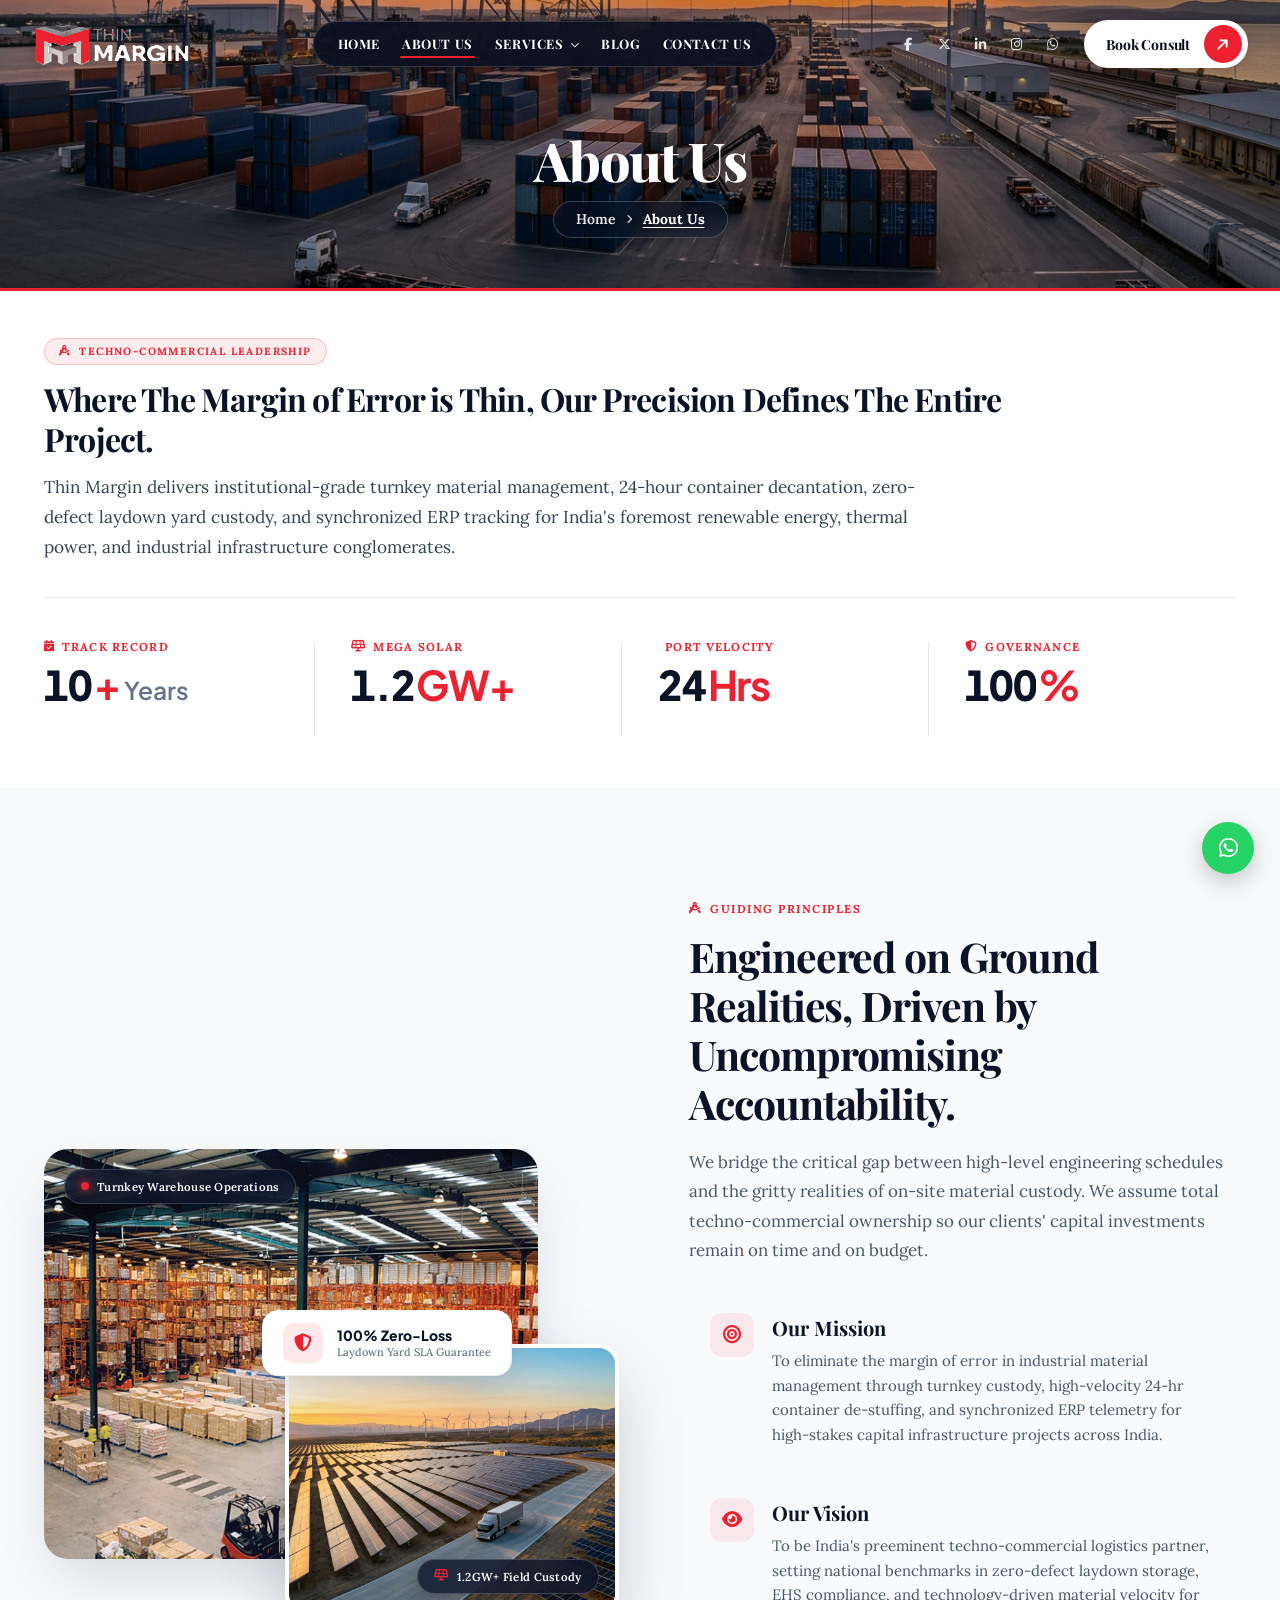
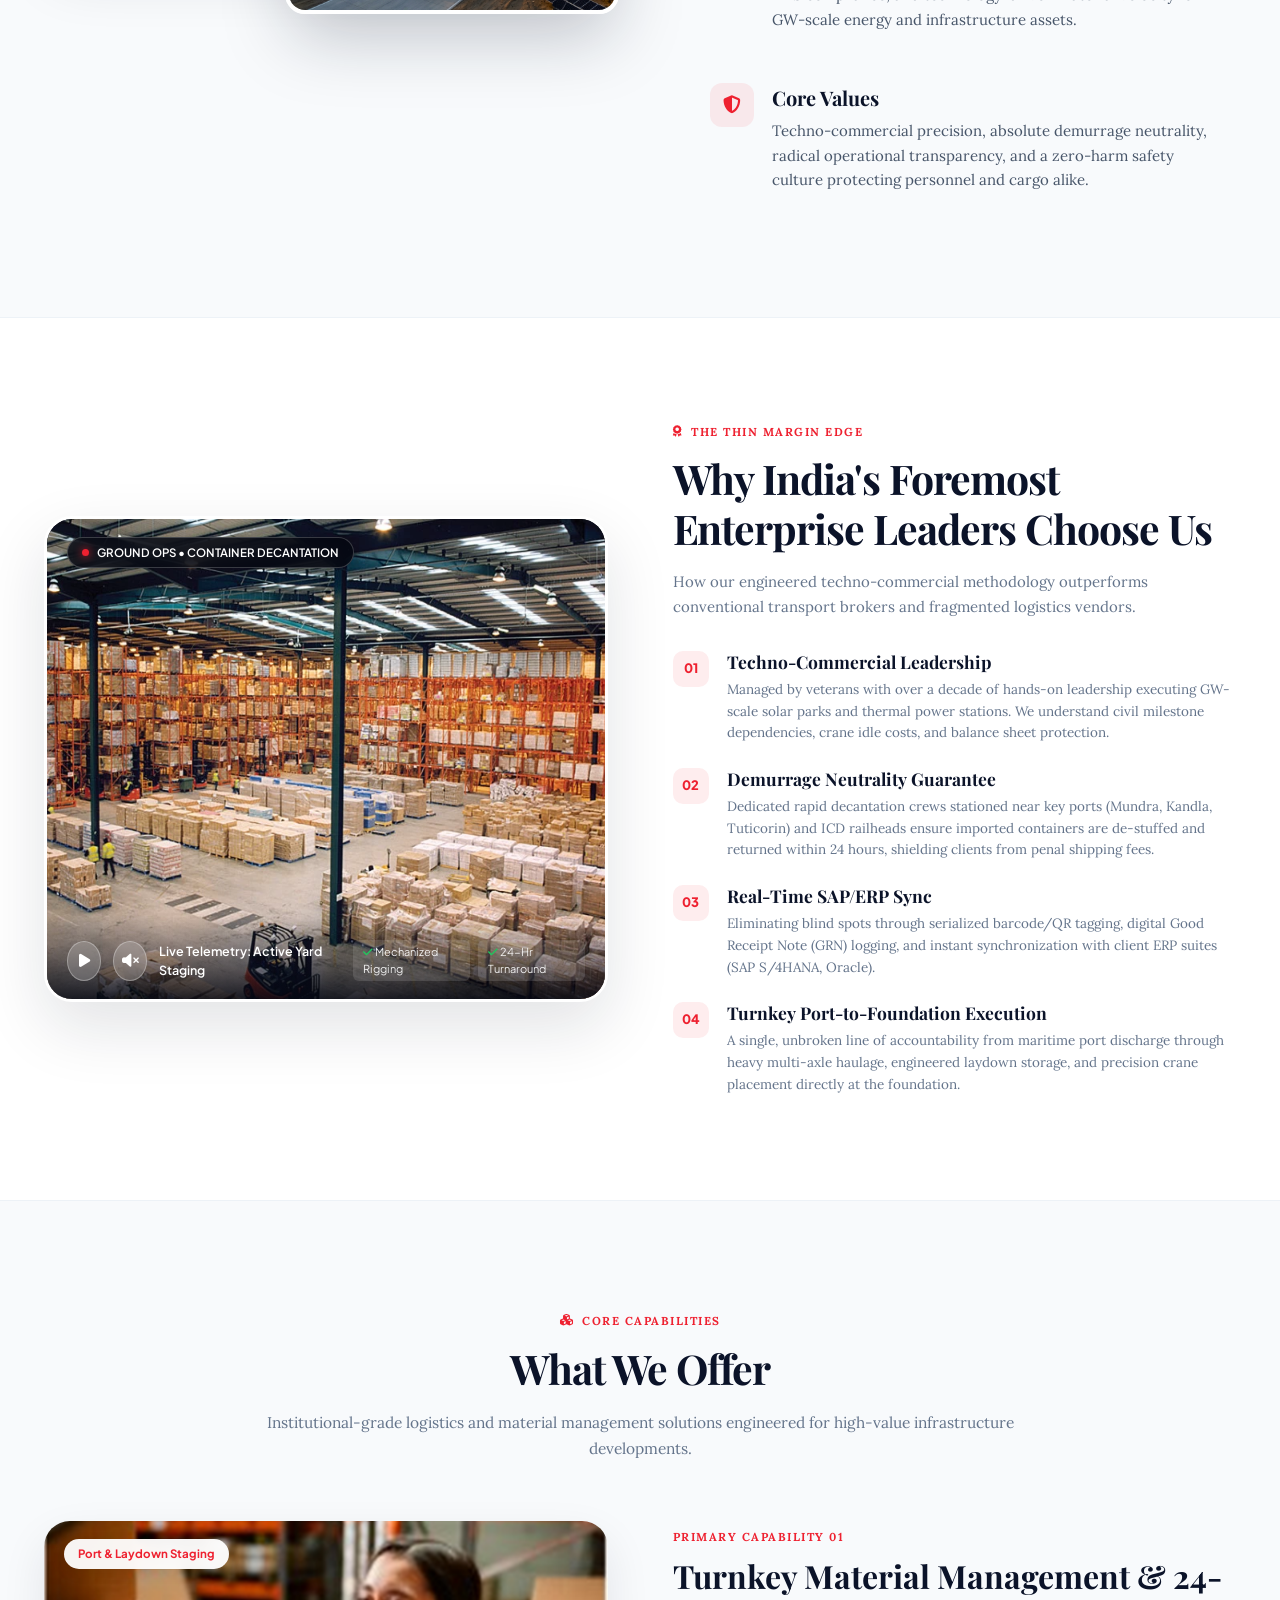
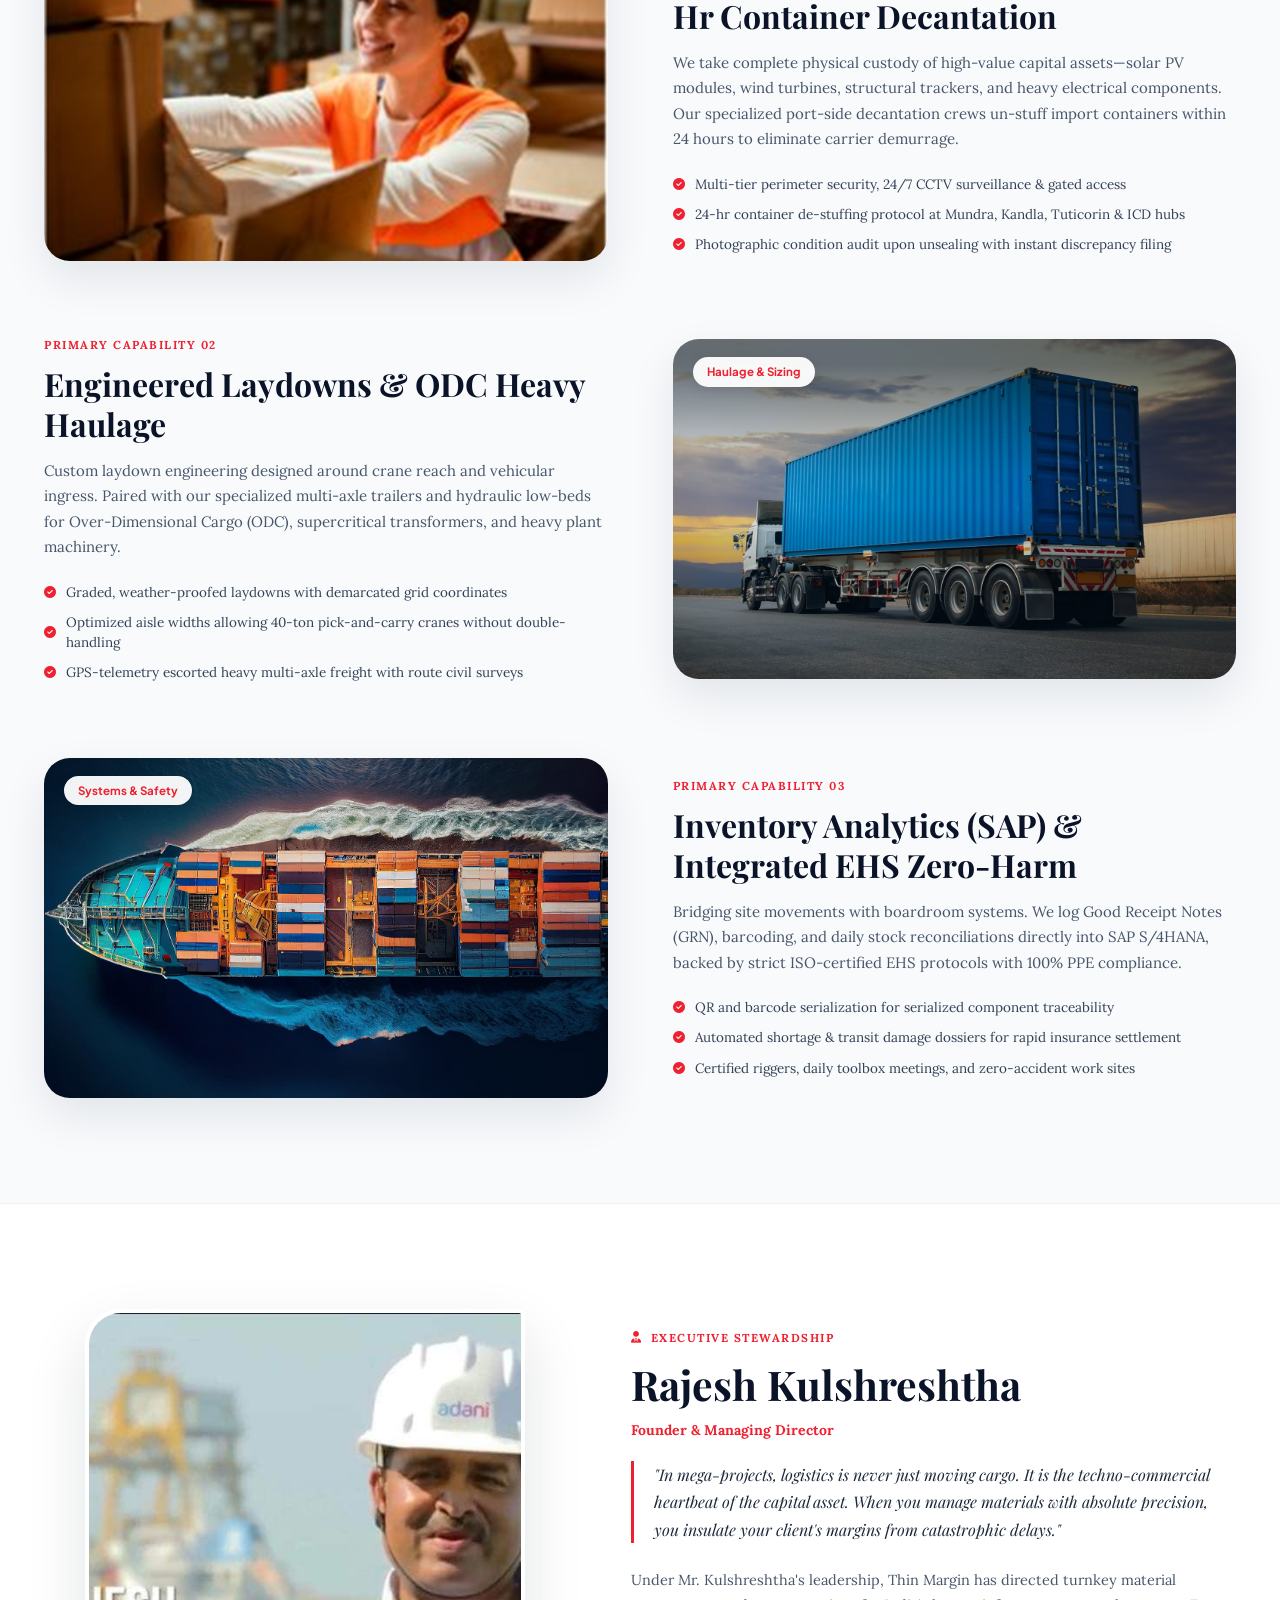
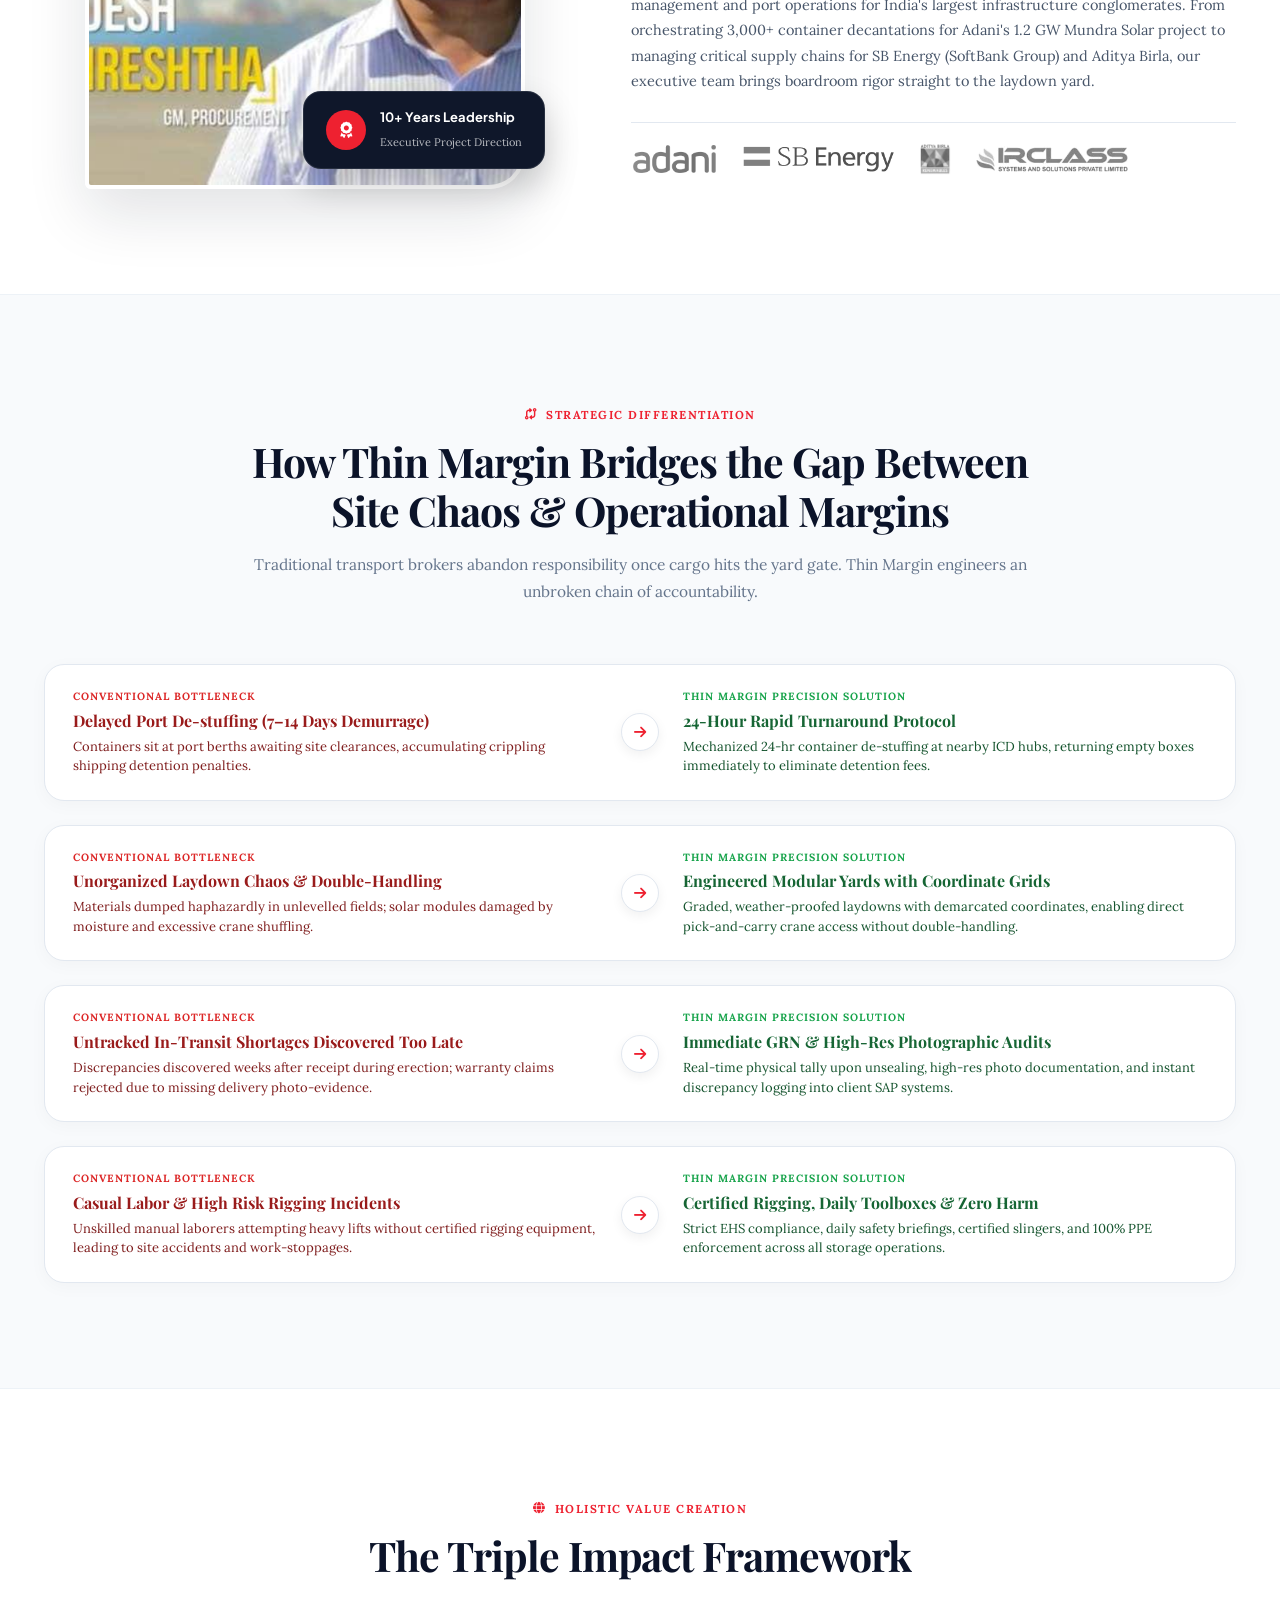
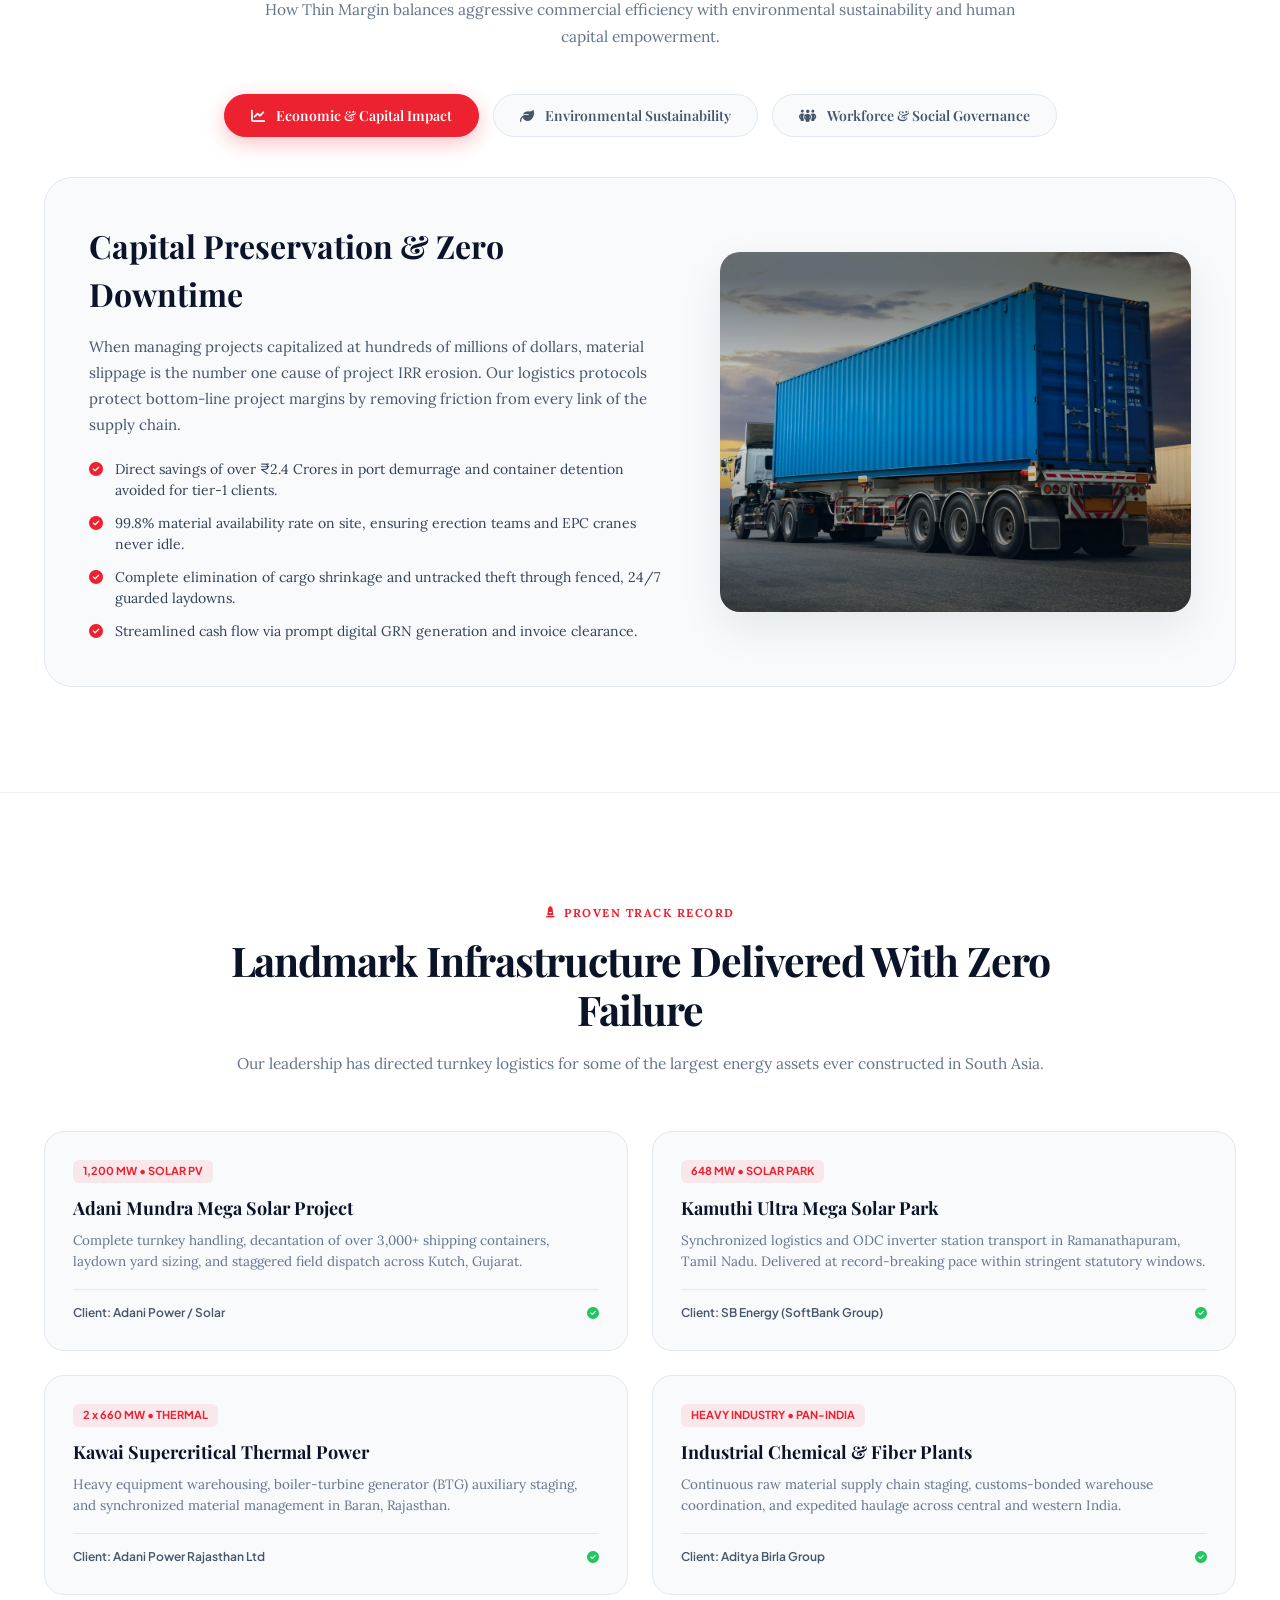
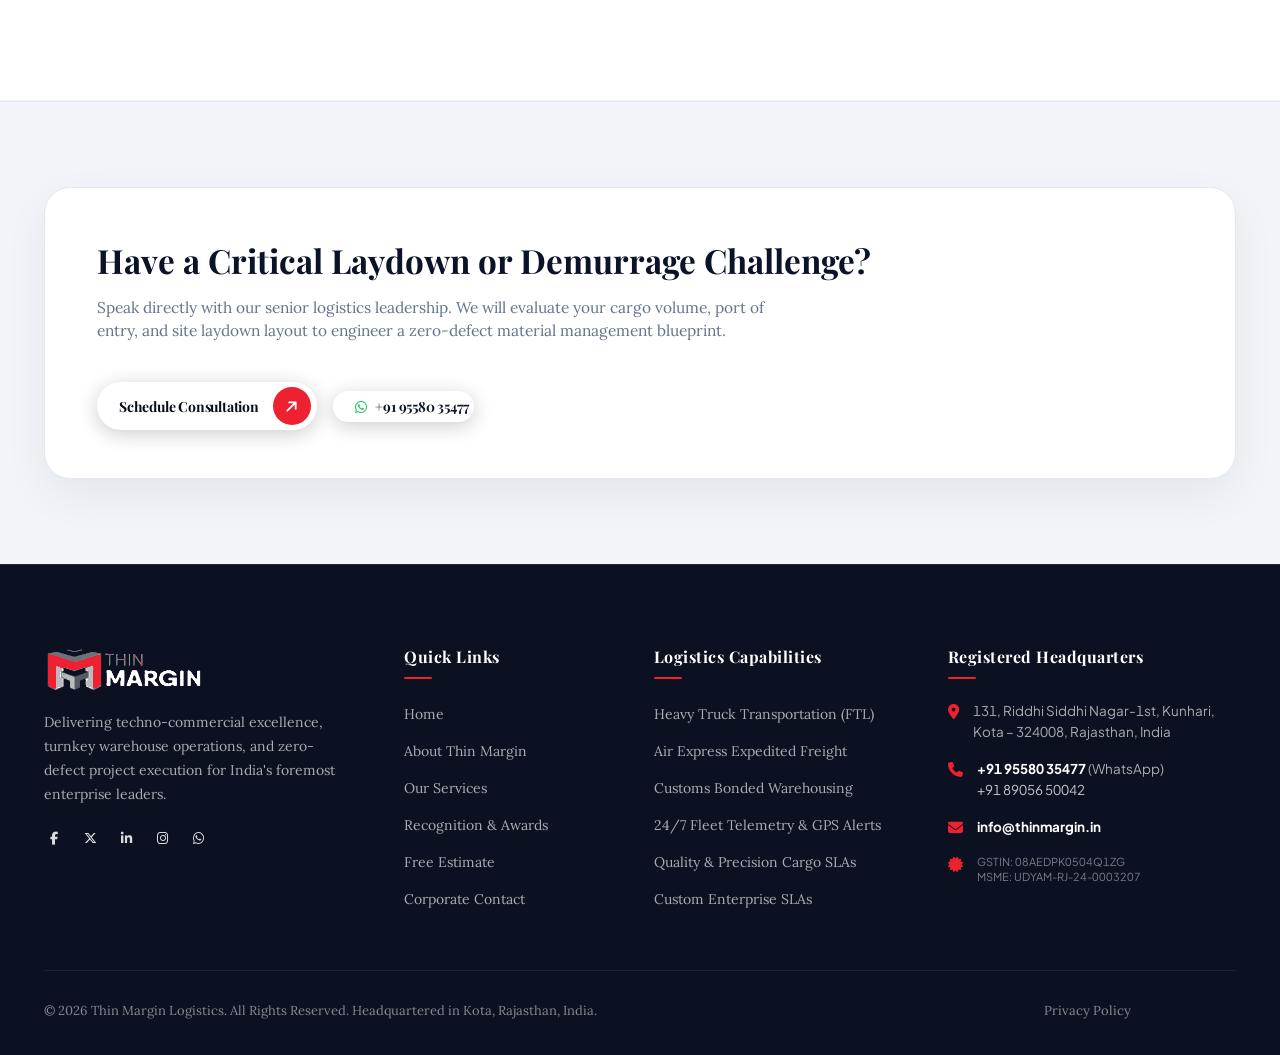
==== about.html @ 3cf255a6 "feat: increase description typography, implement 3D rotating barrel roll number transition, and rede" ====
<!DOCTYPE html>
<html lang="en">
<head>
  <meta charset="UTF-8">
  <meta name="viewport" content="width=device-width, initial-scale=1.0">
  <meta http-equiv="X-UA-Compatible" content="ie=edge">
  <title>About Us | Thin Margin - Techno-Commercial Leadership & Turnkey Material Management</title>
  
  <!-- Favicon -->
  <link rel="icon" type="image/png" href="assest/images/thin_margin_logo_white_tight.png">

  <!-- Google Fonts: Plus Jakarta Sans, Outfit & Inter (Modern, Stylish, Executive Typography) -->
  <link rel="preconnect" href="https://fonts.googleapis.com">
  <link rel="preconnect" href="https://fonts.gstatic.com" crossorigin>
  <link href="https://fonts.googleapis.com/css2?family=Lora:ital,wght@0,400;0,500;0,600;0,700;1,400;1,500;1,600;1,700&family=Playfair+Display:ital,wght@0,400;0,500;0,600;0,700;0,800;0,900;1,400;1,500;1,600;1,700;1,800;1,900&family=Plus+Jakarta+Sans:ital,wght@0,400;0,500;0,600;0,700;1,400&display=swap" rel="stylesheet">

  <!-- Font Awesome 6 Icons -->
  <link rel="stylesheet" href="https://cdnjs.cloudflare.com/ajax/libs/font-awesome/6.5.1/css/all.min.css" crossorigin="anonymous" referrerpolicy="no-referrer" />

  <!-- Main Stylesheet & Bespoke Panoramic About Page Styles -->
  <link rel="stylesheet" href="assest/css/style.css?v=2.6">
  <link rel="stylesheet" href="assest/css/about.css?v=2.6">
</head>
<body class="about-page">

  <!-- Smooth Page Preloader -->
  <div class="page-loader" id="pageLoader">
    <div class="loader-content">
      <div class="loader-logo-wrap">
        <img src="assest/images/thin_margin_logo.png" alt="Thin Margin TM Logo" class="loader-logo-img">
        <div class="loader-logo-glow"></div>
      </div>
      <div class="loader-track">
        <div class="loader-bar"></div>
      </div>
      <span class="loader-brand-text">ABOUT THIN MARGIN</span>
    </div>
  </div>

  <!-- Header / Navigation Bar -->
  <header class="site-header">
    <div class="header-container">
      
      <!-- Thin Margin Brand Logo -->
      <a href="index.html" class="header-logo" aria-label="Thin Margin Home">
        <img src="assest/images/thin_margin_logo_white_tight.png" alt="Thin Margin Logo" class="logo-img" onerror="this.src='assest/images/thin_margin_logo.png'">
      </a>

      <!-- Center Floating Pill Navigation Capsule -->
      <nav class="header-nav" aria-label="Primary Navigation">
        <ul class="nav-capsule">
          
          <!-- Home -->
          <li class="nav-item">
            <a href="index.html" class="nav-link">Home</a>
          </li>

          <!-- About Us (Active) -->
          <li class="nav-item active">
            <a href="about.html" class="nav-link">About Us</a>
          </li>

          <!-- Services Dropdown with Seamless Hover Bridge -->
          <li class="nav-item nav-item-dropdown">
            <a href="index.html#services" class="nav-link">
              Services <i class="fa-solid fa-chevron-down chevron"></i>
            </a>
            <ul class="dropdown-menu">
              <li><a href="https://thinmargin.in/expert-services/" target="_blank" rel="noopener noreferrer" class="dropdown-link">Expert Services <i class="fa-solid fa-arrow-right"></i></a></li>
              <li><a href="https://thinmargin.in/value-added-services/" target="_blank" rel="noopener noreferrer" class="dropdown-link">Value Added Services <i class="fa-solid fa-arrow-right"></i></a></li>
              <li><a href="https://thinmargin.in/ehs-commitment/" target="_blank" rel="noopener noreferrer" class="dropdown-link">EHS Commitment <i class="fa-solid fa-arrow-right"></i></a></li>
            </ul>
          </li>

          <!-- Blog -->
          <li class="nav-item">
            <a href="https://thinmargin.in/blog/" target="_blank" rel="noopener noreferrer" class="nav-link">Blog</a>
          </li>

          <!-- Contact Us -->
          <li class="nav-item">
            <a href="index.html#contact" class="nav-link">Contact Us</a>
          </li>

        </ul>
      </nav>

      <!-- Right Header Actions (Socials + Book Consult CTA) -->
      <div class="header-actions">
        
        <!-- Social Icons -->
        <div class="header-socials">
          <a href="https://facebook.com" target="_blank" rel="noopener noreferrer" class="social-icon" aria-label="Facebook">
            <i class="fa-brands fa-facebook-f"></i>
          </a>
          <a href="https://twitter.com" target="_blank" rel="noopener noreferrer" class="social-icon" aria-label="Twitter / X">
            <i class="fa-brands fa-x-twitter"></i>
          </a>
          <a href="https://linkedin.com" target="_blank" rel="noopener noreferrer" class="social-icon" aria-label="LinkedIn">
            <i class="fa-brands fa-linkedin-in"></i>
          </a>
          <a href="https://instagram.com" target="_blank" rel="noopener noreferrer" class="social-icon" aria-label="Instagram">
            <i class="fa-brands fa-instagram"></i>
          </a>
          <a href="https://wa.me/919558035477?text=Hello%20Thin%20Margin%20Team%2C%20inquiry%20via%20About%20Us" target="_blank" rel="noopener noreferrer" class="social-icon whatsapp-social" aria-label="WhatsApp (+91 95580 35477)">
            <i class="fa-brands fa-whatsapp"></i>
          </a>
        </div>

        <!-- Book Consult Pill Button -->
        <a href="#book-consult" class="btn-book-consult open-consult-modal">
          <span>Book Consult</span>
          <span class="arrow-circle">
            <svg class="arrow-icon" width="13" height="13" viewBox="0 0 14 14" fill="none" xmlns="http://www.w3.org/2000/svg">
              <path d="M2.5 11.5L11.5 2.5M11.5 2.5H4.5M11.5 2.5V9.5" stroke="currentColor" stroke-width="2" stroke-linecap="round" stroke-linejoin="round"/>
            </svg>
          </span>
        </a>

        <!-- Mobile Menu Toggle -->
        <button type="button" class="mobile-toggle" aria-label="Toggle Navigation Menu">
          <span></span>
          <span></span>
          <span></span>
        </button>

      </div>

    </div>
  </header>

  <!-- =========================================================================
       1. FULL-WIDTH PANORAMIC HERO BANNER (Matches User Reference Image Exactly)
       ========================================================================= -->
  <section class="about-panoramic-hero" id="hero-banner">
    <div class="panoramic-hero-container">
      <h1 class="panoramic-title">About Us</h1>
      <nav class="panoramic-breadcrumb" aria-label="Breadcrumb">
        <a href="index.html">Home</a>
        <span class="panoramic-sep"><i class="fa-solid fa-angle-right"></i></span>
        <span class="panoramic-current">About Us</span>
      </nav>
    </div>
  </section>

  <!-- =========================================================================
       2. EXECUTIVE INTRO & FLUID METRIC STRIP (Zero Container Boxes)
       ========================================================================= -->
  <section class="about-intro-section" id="executive-intro">
    <div class="about-intro-container">
      
      <div class="intro-tag-pill">
        <i class="fa-solid fa-compass-drafting"></i>
        <span>Techno-Commercial Leadership</span>
      </div>

      <h2 class="intro-headline">
        Where The Margin of Error is Thin, Our Precision Defines The Entire Project.
      </h2>

      <p class="intro-lead-text">
        Thin Margin delivers institutional-grade turnkey material management, 24-hour container decantation, zero-defect laydown yard custody, and synchronized ERP tracking for India's foremost renewable energy, thermal power, and industrial infrastructure conglomerates.
      </p>

      <!-- FLUID 3D FLIP METRIC STRIP (100% Non-Container, Borderless Editorial Layout) -->
      <div class="fluid-metric-strip" id="statsStrip">
        
        <!-- Metric 1: Track Record -->
        <div class="fluid-metric-flip-col" data-card-index="0" tabindex="0" role="button" aria-label="Track Record statistics: 10+ Years">
          <div class="metric-flip-inner">
            <!-- FRONT: Little Title & Number Only (Zero Box Container) -->
            <div class="metric-flip-face metric-flip-front">
              <span class="metric-kicker"><i class="fa-solid fa-calendar-check"></i> Track Record</span>
              <div class="fluid-metric-number" data-target="10" data-decimals="0" data-suffix="+" data-unit="Years">
                <span class="metric-val">0</span><span class="metric-accent">+</span> <span class="metric-unit">Years</span>
              </div>
            </div>
            <!-- BACK: Clean Editorial Description in Place -->
            <div class="metric-flip-face metric-flip-back">
              <span class="metric-back-kicker"><i class="fa-solid fa-calendar-check"></i> Track Record</span>
              <p class="fluid-metric-label">Industrial logistics and turnkey mega-project leadership across pan-India corridors.</p>
            </div>
          </div>
        </div>

        <!-- Metric 2: Mega Solar -->
        <div class="fluid-metric-flip-col" data-card-index="1" tabindex="0" role="button" aria-label="Mega Solar statistics: 1.2GW+">
          <div class="metric-flip-inner">
            <!-- FRONT: Little Title & Number Only (Zero Box Container) -->
            <div class="metric-flip-face metric-flip-front">
              <span class="metric-kicker"><i class="fa-solid fa-solar-panel"></i> Mega Solar</span>
              <div class="fluid-metric-number" data-target="1.2" data-decimals="1" data-suffix="GW+" data-unit="">
                <span class="metric-val">0.0</span><span class="metric-accent">GW+</span>
              </div>
            </div>
            <!-- BACK: Clean Editorial Description in Place -->
            <div class="metric-flip-face metric-flip-back">
              <span class="metric-back-kicker"><i class="fa-solid fa-solar-panel"></i> Mega Solar</span>
              <p class="fluid-metric-label">Single-location mega solar park material custody executed with zero loss.</p>
            </div>
          </div>
        </div>

        <!-- Metric 3: Port Velocity -->
        <div class="fluid-metric-flip-col" data-card-index="2" tabindex="0" role="button" aria-label="Port Velocity statistics: 24Hrs">
          <div class="metric-flip-inner">
            <!-- FRONT: Little Title & Number Only (Zero Box Container) -->
            <div class="metric-flip-face metric-flip-front">
              <span class="metric-kicker"><i class="fa-solid fa-stopwatch-24"></i> Port Velocity</span>
              <div class="fluid-metric-number" data-target="24" data-decimals="0" data-suffix="Hrs" data-unit="">
                <span class="metric-val">0</span><span class="metric-accent">Hrs</span>
              </div>
            </div>
            <!-- BACK: Clean Editorial Description in Place -->
            <div class="metric-flip-face metric-flip-back">
              <span class="metric-back-kicker"><i class="fa-solid fa-stopwatch-24"></i> Port Velocity</span>
              <p class="fluid-metric-label">Guaranteed container de-stuffing &amp; empty return turnaround to prevent demurrage.</p>
            </div>
          </div>
        </div>

        <!-- Metric 4: Governance -->
        <div class="fluid-metric-flip-col" data-card-index="3" tabindex="0" role="button" aria-label="Governance statistics: 100%">
          <div class="metric-flip-inner">
            <!-- FRONT: Little Title & Number Only (Zero Box Container) -->
            <div class="metric-flip-face metric-flip-front">
              <span class="metric-kicker"><i class="fa-solid fa-shield-halved"></i> Governance</span>
              <div class="fluid-metric-number" data-target="100" data-decimals="0" data-suffix="%" data-unit="">
                <span class="metric-val">0</span><span class="metric-accent">%</span>
              </div>
            </div>
            <!-- BACK: Clean Editorial Description in Place -->
            <div class="metric-flip-face metric-flip-back">
              <span class="metric-back-kicker"><i class="fa-solid fa-shield-halved"></i> Governance</span>
              <p class="fluid-metric-label">Zero-compromise EHS compliance, certified rigging, and statutory labor governance.</p>
            </div>
          </div>
        </div>

      </div>

    </div>
  </section>

  <!-- =========================================================================
       3. MISSION, VISION & PHILOSOPHY (Asymmetrical Visual Showcase & Guiding Principles)
       ========================================================================= -->
  <section class="mv-editorial-section" id="mission-vision">
    <div class="mv-editorial-container">
      <div class="mv-editorial-grid">
        
        <!-- Left: Modern Asymmetric Dual-Perspective Visual Showcase -->
        <div class="mv-collage-visual">
          
          <!-- Primary Frame: Indoor High-Density Warehouse Operations -->
          <div class="mv-cut-img-primary">
            <img src="assest/images/warehouseimgcompany.webp" alt="High-Density Turnkey Warehouse Operations" loading="lazy">
            <div class="mv-img-glass-tag top-left">
              <span class="mv-pulse-dot"></span>
              <span>Turnkey Warehouse Operations</span>
            </div>
          </div>

          <!-- Secondary Offset Frame: Outdoor Mega Solar Park Project Custody -->
          <div class="mv-cut-img-secondary">
            <img src="assest/images/about_hero_banner.jpg" alt="Mega Solar & Infrastructure Project Custody" loading="lazy">
            <div class="mv-img-glass-tag bottom-right">
              <i class="fa-solid fa-solar-panel" style="color: #ee2130;"></i>
              <span>1.2GW+ Field Custody</span>
            </div>
          </div>

          <!-- Overlapping Telemetry SLA Chip -->
          <div class="mv-telemetry-chip">
            <div class="telemetry-chip-icon">
              <i class="fa-solid fa-shield-halved"></i>
            </div>
            <div class="telemetry-chip-text">
              <span class="chip-val">100% Zero-Loss</span>
              <span class="chip-sub">Laydown Yard SLA Guarantee</span>
            </div>
          </div>

        </div>

        <!-- Right: Borderless Value Pillars (Enhanced Typography & Icon Badges) -->
        <div class="mv-text-content">
          <span class="mv-section-tag">
            <i class="fa-solid fa-compass-drafting"></i> Guiding Principles
          </span>
          <h2 class="mv-editorial-title">
            Engineered on Ground Realities, Driven by Uncompromising Accountability.
          </h2>
          <p class="mv-lead-desc">
            We bridge the critical gap between high-level engineering schedules and the gritty realities of on-site material custody. We assume total techno-commercial ownership so our clients' capital investments remain on time and on budget.
          </p>

          <div class="mv-pillars-flow">
            
            <div class="mv-pillar-item">
              <div class="pillar-icon-box">
                <i class="fa-solid fa-bullseye"></i>
              </div>
              <div class="pillar-text">
                <h4>Our Mission</h4>
                <p>To eliminate the margin of error in industrial material management through turnkey custody, high-velocity 24-hr container de-stuffing, and synchronized ERP telemetry for high-stakes capital infrastructure projects across India.</p>
              </div>
            </div>

            <div class="mv-pillar-item">
              <div class="pillar-icon-box">
                <i class="fa-solid fa-eye"></i>
              </div>
              <div class="pillar-text">
                <h4>Our Vision</h4>
                <p>To be India's preeminent techno-commercial logistics partner, setting national benchmarks in zero-defect laydown storage, EHS compliance, and technology-driven material velocity for GW-scale energy and infrastructure assets.</p>
              </div>
            </div>

            <div class="mv-pillar-item">
              <div class="pillar-icon-box">
                <i class="fa-solid fa-shield-halved"></i>
              </div>
              <div class="pillar-text">
                <h4>Core Values</h4>
                <p>Techno-commercial precision, absolute demurrage neutrality, radical operational transparency, and a zero-harm safety culture protecting personnel and cargo alike.</p>
              </div>
            </div>

          </div>

        </div>

      </div>
    </div>
  </section>

  <!-- =========================================================================
       4. WHY THIN MARGIN & REAL OPERATIONS VIDEO SHOWCASE
       ========================================================================= -->
  <section class="why-video-section" id="why-thin-margin">
    <div class="why-video-container">
      <div class="why-video-grid">
        
        <!-- Left: Cinema Video Frame with Real Operations Video -->
        <div class="cinema-video-frame">
          
          <video id="aboutWorkVideo" class="cinema-video-element" playsinline loop muted autoplay poster="assest/images/warehouseimgcompany.webp" src="assest/images/working in managemnet.mp4">
            <source src="assest/images/working in managemnet.mp4" type="video/mp4">
            Your browser does not support the video tag.
          </video>

          <!-- Floating HUD Pill -->
          <div class="video-hud-pill">
            <span class="hud-live-dot"></span>
            <span>GROUND OPS &bull; CONTAINER DECANTATION</span>
          </div>

          <!-- Video Control Bar -->
          <div class="cinema-controls-bar">
            <div style="display: flex; align-items: center; gap: 12px;">
              <button type="button" class="cinema-ctrl-btn" id="videoPlayPauseBtn" aria-label="Pause or play ground operations video">
                <i class="fa-solid fa-pause"></i>
              </button>
              <button type="button" class="cinema-ctrl-btn" id="videoMuteBtn" aria-label="Mute or unmute video audio">
                <i class="fa-solid fa-volume-xmark"></i>
              </button>
              <span style="font-family: 'Plus Jakarta Sans', sans-serif; font-size: 12.5px; font-weight: 600; color: #ffffff;">
                Live Telemetry: Active Yard Staging
              </span>
            </div>

            <div style="display: flex; gap: 8px;">
              <span class="cinema-meta-tag"><i class="fa-solid fa-check" style="color: #22c55e;"></i> Mechanized Rigging</span>
              <span class="cinema-meta-tag"><i class="fa-solid fa-check" style="color: #22c55e;"></i> 24-Hr Turnaround</span>
            </div>
          </div>

        </div>

        <!-- Right: Why Thin Margin - Numbered Value Stream (No Boxes) -->
        <div class="why-flow-stream">
          <span class="mv-section-tag">
            <i class="fa-solid fa-award"></i> The Thin Margin Edge
          </span>
          <h2 class="why-flow-title">
            Why India's Foremost Enterprise Leaders Choose Us
          </h2>
          <p class="why-flow-subtitle">
            How our engineered techno-commercial methodology outperforms conventional transport brokers and fragmented logistics vendors.
          </p>

          <div class="why-points-list">
            
            <div class="why-point-row">
              <div class="why-point-num">01</div>
              <div class="why-point-text">
                <h5>Techno-Commercial Leadership</h5>
                <p>Managed by veterans with over a decade of hands-on leadership executing GW-scale solar parks and thermal power stations. We understand civil milestone dependencies, crane idle costs, and balance sheet protection.</p>
              </div>
            </div>

            <div class="why-point-row">
              <div class="why-point-num">02</div>
              <div class="why-point-text">
                <h5>Demurrage Neutrality Guarantee</h5>
                <p>Dedicated rapid decantation crews stationed near key ports (Mundra, Kandla, Tuticorin) and ICD railheads ensure imported containers are de-stuffed and returned within 24 hours, shielding clients from penal shipping fees.</p>
              </div>
            </div>

            <div class="why-point-row">
              <div class="why-point-num">03</div>
              <div class="why-point-text">
                <h5>Real-Time SAP/ERP Sync</h5>
                <p>Eliminating blind spots through serialized barcode/QR tagging, digital Good Receipt Note (GRN) logging, and instant synchronization with client ERP suites (SAP S/4HANA, Oracle).</p>
              </div>
            </div>

            <div class="why-point-row">
              <div class="why-point-num">04</div>
              <div class="why-point-text">
                <h5>Turnkey Port-to-Foundation Execution</h5>
                <p>A single, unbroken line of accountability from maritime port discharge through heavy multi-axle haulage, engineered laydown storage, and precision crane placement directly at the foundation.</p>
              </div>
            </div>

          </div>

        </div>

      </div>
    </div>
  </section>

  <!-- =========================================================================
       5. WHAT WE OFFER (Alternating Visual Capability Rows, Non-Boxed)
       ========================================================================= -->
  <section class="offer-showcase-section" id="what-we-offer">
    <div class="offer-showcase-container">
      
      <div class="offer-showcase-header">
        <span class="mv-section-tag">
          <i class="fa-solid fa-cubes"></i> Core Capabilities
        </span>
        <h2>What We Offer</h2>
        <p>Institutional-grade logistics and material management solutions engineered for high-value infrastructure developments.</p>
      </div>

      <!-- Capability Pair 1: Material Management & Container Decantation -->
      <div class="offer-row">
        <div class="offer-row-visual">
          <img src="assest/images/why_choose_us_hd.png" alt="Turnkey Material Management Facility" loading="lazy">
          <span class="offer-row-badge">Port &amp; Laydown Staging</span>
        </div>
        <div class="offer-row-content">
          <span class="offer-row-tag">Primary Capability 01</span>
          <h3>Turnkey Material Management &amp; 24-Hr Container Decantation</h3>
          <p>
            We take complete physical custody of high-value capital assets—solar PV modules, wind turbines, structural trackers, and heavy electrical components. Our specialized port-side decantation crews un-stuff import containers within 24 hours to eliminate carrier demurrage.
          </p>
          <ul class="offer-row-features">
            <li><i class="fa-solid fa-circle-check"></i> Multi-tier perimeter security, 24/7 CCTV surveillance &amp; gated access</li>
            <li><i class="fa-solid fa-circle-check"></i> 24-hr container de-stuffing protocol at Mundra, Kandla, Tuticorin &amp; ICD hubs</li>
            <li><i class="fa-solid fa-circle-check"></i> Photographic condition audit upon unsealing with instant discrepancy filing</li>
          </ul>
        </div>
      </div>

      <!-- Capability Pair 2: Warehouse Engineering & ODC Heavy Haulage (Reverse) -->
      <div class="offer-row reverse">
        <div class="offer-row-visual">
          <img src="assest/images/about-truck-clean.jpg" alt="Dedicated Heavy Transport Fleet" loading="lazy">
          <span class="offer-row-badge">Haulage &amp; Sizing</span>
        </div>
        <div class="offer-row-content">
          <span class="offer-row-tag">Primary Capability 02</span>
          <h3>Engineered Laydowns &amp; ODC Heavy Haulage</h3>
          <p>
            Custom laydown engineering designed around crane reach and vehicular ingress. Paired with our specialized multi-axle trailers and hydraulic low-beds for Over-Dimensional Cargo (ODC), supercritical transformers, and heavy plant machinery.
          </p>
          <ul class="offer-row-features">
            <li><i class="fa-solid fa-circle-check"></i> Graded, weather-proofed laydowns with demarcated grid coordinates</li>
            <li><i class="fa-solid fa-circle-check"></i> Optimized aisle widths allowing 40-ton pick-and-carry cranes without double-handling</li>
            <li><i class="fa-solid fa-circle-check"></i> GPS-telemetry escorted heavy multi-axle freight with route civil surveys</li>
          </ul>
        </div>
      </div>

      <!-- Capability Pair 3: Inventory Analytics & Integrated EHS -->
      <div class="offer-row">
        <div class="offer-row-visual">
          <img src="assest/images/slider-truck-clean.jpg" alt="Warehouse Inventory Operations" loading="lazy">
          <span class="offer-row-badge">Systems &amp; Safety</span>
        </div>
        <div class="offer-row-content">
          <span class="offer-row-tag">Primary Capability 03</span>
          <h3>Inventory Analytics (SAP) &amp; Integrated EHS Zero-Harm</h3>
          <p>
            Bridging site movements with boardroom systems. We log Good Receipt Notes (GRN), barcoding, and daily stock reconciliations directly into SAP S/4HANA, backed by strict ISO-certified EHS protocols with 100% PPE compliance.
          </p>
          <ul class="offer-row-features">
            <li><i class="fa-solid fa-circle-check"></i> QR and barcode serialization for serialized component traceability</li>
            <li><i class="fa-solid fa-circle-check"></i> Automated shortage &amp; transit damage dossiers for rapid insurance settlement</li>
            <li><i class="fa-solid fa-circle-check"></i> Certified riggers, daily toolbox meetings, and zero-accident work sites</li>
          </ul>
        </div>
      </div>

    </div>
  </section>

  <!-- =========================================================================
       6. TOP MANAGEMENT LEADERSHIP & FOUNDER STORY
       ========================================================================= -->
  <section class="leadership-showcase-section" id="leadership">
    <div class="leadership-showcase-container">
      <div class="leadership-showcase-grid">
        
        <!-- Left: Founder Photo with Organic Frame & Seal -->
        <div class="founder-visual-wrap">
          <div class="founder-photo-cut">
            <img src="assest/images/rajesh_kulshreshtha.jpeg" alt="Rajesh Kulshreshtha - Founder & Managing Director" loading="lazy">
          </div>
          <div class="founder-seal-badge">
            <div class="seal-icon">
              <i class="fa-solid fa-award"></i>
            </div>
            <div class="seal-text">
              <strong>10+ Years Leadership</strong>
              <span>Executive Project Direction</span>
            </div>
          </div>
        </div>

        <!-- Right: Executive Narrative -->
        <div class="founder-narrative">
          <span class="mv-section-tag">
            <i class="fa-solid fa-user-tie"></i> Executive Stewardship
          </span>
          <h2>Rajesh Kulshreshtha</h2>
          <span class="founder-role-title">Founder &amp; Managing Director</span>
          
          <div class="founder-quote-box">
            "In mega-projects, logistics is never just moving cargo. It is the techno-commercial heartbeat of the capital asset. When you manage materials with absolute precision, you insulate your client's margins from catastrophic delays."
          </div>

          <p class="founder-bio-text">
            Under Mr. Kulshreshtha's leadership, Thin Margin has directed turnkey material management and port operations for India's largest infrastructure conglomerates. From orchestrating 3,000+ container decantations for Adani's 1.2 GW Mundra Solar project to managing critical supply chains for SB Energy (SoftBank Group) and Aditya Birla, our executive team brings boardroom rigor straight to the laydown yard.
          </p>

          <!-- Client Trust Strip -->
          <div class="executive-client-strip">
            <img src="assest/images/adanilogo_clean.png" alt="Adani Group" class="client-logo-item">
            <img src="assest/images/SBENERGY_clean.png" alt="SB Energy SoftBank" class="client-logo-item">
            <img src="assest/images/ADITYA_BIRLA_clean.png" alt="Aditya Birla Group" class="client-logo-item">
            <img src="assest/images/IRCCLASS_clean.png" alt="IRClass" class="client-logo-item">
          </div>

        </div>

      </div>
    </div>
  </section>

  <!-- =========================================================================
       7. HOW THIN MARGIN BRIDGES THE GAP (Dynamic Stream, Non-Boxed)
       ========================================================================= -->
  <section class="bridge-flow-section" id="bridge-gap">
    <div class="bridge-flow-container">
      
      <div class="bridge-flow-header">
        <span class="mv-section-tag">
          <i class="fa-solid fa-code-compare"></i> Strategic Differentiation
        </span>
        <h2>How Thin Margin Bridges the Gap Between Site Chaos &amp; Operational Margins</h2>
        <p>Traditional transport brokers abandon responsibility once cargo hits the yard gate. Thin Margin engineers an unbroken chain of accountability.</p>
      </div>

      <div class="bridge-stream-list">
        
        <!-- Stream 1: Demurrage -->
        <div class="bridge-stream-item">
          <div class="bridge-col-challenge">
            <span class="bridge-tag-challenge">Conventional Bottleneck</span>
            <h4>Delayed Port De-stuffing (7–14 Days Demurrage)</h4>
            <p>Containers sit at port berths awaiting site clearances, accumulating crippling shipping detention penalties.</p>
          </div>
          <div class="bridge-flow-arrow">
            <i class="fa-solid fa-arrow-right"></i>
          </div>
          <div class="bridge-col-solution">
            <span class="bridge-tag-solution">Thin Margin Precision Solution</span>
            <h4>24-Hour Rapid Turnaround Protocol</h4>
            <p>Mechanized 24-hr container de-stuffing at nearby ICD hubs, returning empty boxes immediately to eliminate detention fees.</p>
          </div>
        </div>

        <!-- Stream 2: Laydown -->
        <div class="bridge-stream-item">
          <div class="bridge-col-challenge">
            <span class="bridge-tag-challenge">Conventional Bottleneck</span>
            <h4>Unorganized Laydown Chaos &amp; Double-Handling</h4>
            <p>Materials dumped haphazardly in unlevelled fields; solar modules damaged by moisture and excessive crane shuffling.</p>
          </div>
          <div class="bridge-flow-arrow">
            <i class="fa-solid fa-arrow-right"></i>
          </div>
          <div class="bridge-col-solution">
            <span class="bridge-tag-solution">Thin Margin Precision Solution</span>
            <h4>Engineered Modular Yards with Coordinate Grids</h4>
            <p>Graded, weather-proofed laydowns with demarcated coordinates, enabling direct pick-and-carry crane access without double-handling.</p>
          </div>
        </div>

        <!-- Stream 3: Discrepancy & ERP -->
        <div class="bridge-stream-item">
          <div class="bridge-col-challenge">
            <span class="bridge-tag-challenge">Conventional Bottleneck</span>
            <h4>Untracked In-Transit Shortages Discovered Too Late</h4>
            <p>Discrepancies discovered weeks after receipt during erection; warranty claims rejected due to missing delivery photo-evidence.</p>
          </div>
          <div class="bridge-flow-arrow">
            <i class="fa-solid fa-arrow-right"></i>
          </div>
          <div class="bridge-col-solution">
            <span class="bridge-tag-solution">Thin Margin Precision Solution</span>
            <h4>Immediate GRN &amp; High-Res Photographic Audits</h4>
            <p>Real-time physical tally upon unsealing, high-res photo documentation, and instant discrepancy logging into client SAP systems.</p>
          </div>
        </div>

        <!-- Stream 4: Safety & EHS -->
        <div class="bridge-stream-item">
          <div class="bridge-col-challenge">
            <span class="bridge-tag-challenge">Conventional Bottleneck</span>
            <h4>Casual Labor &amp; High Risk Rigging Incidents</h4>
            <p>Unskilled manual laborers attempting heavy lifts without certified rigging equipment, leading to site accidents and work-stoppages.</p>
          </div>
          <div class="bridge-flow-arrow">
            <i class="fa-solid fa-arrow-right"></i>
          </div>
          <div class="bridge-col-solution">
            <span class="bridge-tag-solution">Thin Margin Precision Solution</span>
            <h4>Certified Rigging, Daily Toolboxes &amp; Zero Harm</h4>
            <p>Strict EHS compliance, daily safety briefings, certified slingers, and 100% PPE enforcement across all storage operations.</p>
          </div>
        </div>

      </div>

    </div>
  </section>

  <!-- =========================================================================
       8. TRIPLE IMPACT FRAMEWORK (Luminous Light Tab Interface)
       ========================================================================= -->
  <section class="impact-tabs-section" id="triple-impact">
    <div class="impact-tabs-container">
      
      <div class="impact-tabs-header">
        <span class="mv-section-tag">
          <i class="fa-solid fa-globe"></i> Holistic Value Creation
        </span>
        <h2>The Triple Impact Framework</h2>
        <p>How Thin Margin balances aggressive commercial efficiency with environmental sustainability and human capital empowerment.</p>
      </div>

      <div class="impact-tabs-bar" role="tablist">
        <button type="button" class="impact-pill-btn active" data-tab="economy" role="tab" aria-selected="true">
          <i class="fa-solid fa-chart-line" style="margin-right: 8px;"></i> Economic &amp; Capital Impact
        </button>
        <button type="button" class="impact-pill-btn" data-tab="environment" role="tab" aria-selected="false">
          <i class="fa-solid fa-leaf" style="margin-right: 8px;"></i> Environmental Sustainability
        </button>
        <button type="button" class="impact-pill-btn" data-tab="society" role="tab" aria-selected="false">
          <i class="fa-solid fa-people-group" style="margin-right: 8px;"></i> Workforce &amp; Social Governance
        </button>
      </div>

      <!-- Tab 1: Economy -->
      <div class="impact-editorial-pane active" id="pane-economy" role="tabpanel">
        <div class="impact-pane-words">
          <h3>Capital Preservation &amp; Zero Downtime</h3>
          <p>
            When managing projects capitalized at hundreds of millions of dollars, material slippage is the number one cause of project IRR erosion. Our logistics protocols protect bottom-line project margins by removing friction from every link of the supply chain.
          </p>
          <ul class="impact-bullets-list">
            <li><i class="fa-solid fa-check-circle"></i> Direct savings of over ₹2.4 Crores in port demurrage and container detention avoided for tier-1 clients.</li>
            <li><i class="fa-solid fa-check-circle"></i> 99.8% material availability rate on site, ensuring erection teams and EPC cranes never idle.</li>
            <li><i class="fa-solid fa-check-circle"></i> Complete elimination of cargo shrinkage and untracked theft through fenced, 24/7 guarded laydowns.</li>
            <li><i class="fa-solid fa-check-circle"></i> Streamlined cash flow via prompt digital GRN generation and invoice clearance.</li>
          </ul>
        </div>
        <div class="impact-pane-visual">
          <img src="assest/images/about-truck-clean.jpg" alt="Commercial Fleet and Heavy Freight Logistics" loading="lazy">
        </div>
      </div>

      <!-- Tab 2: Environment -->
      <div class="impact-editorial-pane" id="pane-environment" role="tabpanel">
        <div class="impact-pane-words">
          <h3>Low-Emission Haulage &amp; Sustainable Yards</h3>
          <p>
            Large-scale material movement must tread lightly on the surrounding biosphere. Thin Margin enforces strict environmental containment standards, optimizing route payloads to drastically curb diesel fuel burn and managing packaging recycling.
          </p>
          <ul class="impact-bullets-list">
            <li><i class="fa-solid fa-check-circle"></i> Route telemetry optimization reducing empty backhauls by 28% across interstate corridors.</li>
            <li><i class="fa-solid fa-check-circle"></i> 100% recycling and return protocol for wooden pallets, metal strapping, and industrial tarpaulins.</li>
            <li><i class="fa-solid fa-check-circle"></i> Dust-suppression gravel surfacing in arid solar parks to protect surrounding agricultural lands.</li>
            <li><i class="fa-solid fa-check-circle"></i> Fleet transition protocol prioritizing BS-VI emission compliant heavy multi-axle prime movers.</li>
          </ul>
        </div>
        <div class="impact-pane-visual">
          <img src="assest/images/why_choose_us_hd.png" alt="Eco-conscious Yard and Logistics Facility" loading="lazy">
        </div>
      </div>

      <!-- Tab 3: Society & Workforce -->
      <div class="impact-editorial-pane" id="pane-society" role="tabpanel">
        <div class="impact-pane-words">
          <h3>Human Safety, Skill Upliftment &amp; Fair Governance</h3>
          <p>
            Ground operations succeed because of the people on the frontlines. We invest heavily in our workforce, providing advanced rigging certifications, fair living wages, and humane on-site amenities across remote rural job sites.
          </p>
          <ul class="impact-bullets-list">
            <li><i class="fa-solid fa-check-circle"></i> Over 450+ local rural youth trained in mechanized forklift driving and digital inventory scanning.</li>
            <li><i class="fa-solid fa-check-circle"></i> Zero fatal incident record maintained across more than 3.5 million man-hours worked.</li>
            <li><i class="fa-solid fa-check-circle"></i> Modern rest facilities, clean drinking water, and round-the-clock medical first-aid on all laydowns.</li>
            <li><i class="fa-solid fa-check-circle"></i> 100% statutory PF, ESIC, and labor insurance compliance for all on-ground contract personnel.</li>
          </ul>
        </div>
        <div class="impact-pane-visual">
          <img src="assest/images/warehouseimgcompany.webp" alt="Trained Warehouse and Laydown Crew" loading="lazy">
        </div>
      </div>

    </div>
  </section>

  <!-- =========================================================================
       9. LANDMARK MEGA-PROJECTS TRACK RECORD
       ========================================================================= -->
  <section class="projects-stream-section" id="projects">
    <div class="projects-stream-container">
      
      <div class="projects-stream-header">
        <span class="mv-section-tag">
          <i class="fa-solid fa-monument"></i> Proven Track Record
        </span>
        <h2>Landmark Infrastructure Delivered With Zero Failure</h2>
        <p>Our leadership has directed turnkey logistics for some of the largest energy assets ever constructed in South Asia.</p>
      </div>

      <div class="projects-stream-grid">
        
        <div class="project-stream-card">
          <span class="project-scale-badge">1,200 MW &bull; SOLAR PV</span>
          <h4>Adani Mundra Mega Solar Project</h4>
          <p>Complete turnkey handling, decantation of over 3,000+ shipping containers, laydown yard sizing, and staggered field dispatch across Kutch, Gujarat.</p>
          <div class="project-meta-row">
            <span>Client: Adani Power / Solar</span>
            <i class="fa-solid fa-circle-check" style="color: #22c55e;"></i>
          </div>
        </div>

        <div class="project-stream-card">
          <span class="project-scale-badge">648 MW &bull; SOLAR PARK</span>
          <h4>Kamuthi Ultra Mega Solar Park</h4>
          <p>Synchronized logistics and ODC inverter station transport in Ramanathapuram, Tamil Nadu. Delivered at record-breaking pace within stringent statutory windows.</p>
          <div class="project-meta-row">
            <span>Client: SB Energy (SoftBank Group)</span>
            <i class="fa-solid fa-circle-check" style="color: #22c55e;"></i>
          </div>
        </div>

        <div class="project-stream-card">
          <span class="project-scale-badge">2 x 660 MW &bull; THERMAL</span>
          <h4>Kawai Supercritical Thermal Power</h4>
          <p>Heavy equipment warehousing, boiler-turbine generator (BTG) auxiliary staging, and synchronized material management in Baran, Rajasthan.</p>
          <div class="project-meta-row">
            <span>Client: Adani Power Rajasthan Ltd</span>
            <i class="fa-solid fa-circle-check" style="color: #22c55e;"></i>
          </div>
        </div>

        <div class="project-stream-card">
          <span class="project-scale-badge">HEAVY INDUSTRY &bull; PAN-INDIA</span>
          <h4>Industrial Chemical &amp; Fiber Plants</h4>
          <p>Continuous raw material supply chain staging, customs-bonded warehouse coordination, and expedited haulage across central and western India.</p>
          <div class="project-meta-row">
            <span>Client: Aditya Birla Group</span>
            <i class="fa-solid fa-circle-check" style="color: #22c55e;"></i>
          </div>
        </div>

      </div>

    </div>
  </section>

  <!-- =========================================================================
       10. EXECUTIVE CTA BANNER
       ========================================================================= -->
  <section class="about-cta-banner">
    <div class="about-cta-container">
      
      <div class="about-cta-content">
        <h3>Have a Critical Laydown or Demurrage Challenge?</h3>
        <p>
          Speak directly with our senior logistics leadership. We will evaluate your cargo volume, port of entry, and site laydown layout to engineer a zero-defect material management blueprint.
        </p>
      </div>

      <div class="about-cta-actions">
        <a href="#book-consult" class="btn-book-consult open-consult-modal">
          <span>Schedule Consultation</span>
          <span class="arrow-circle">
            <svg class="arrow-icon" width="13" height="13" viewBox="0 0 14 14" fill="none" xmlns="http://www.w3.org/2000/svg">
              <path d="M2.5 11.5L11.5 2.5M11.5 2.5H4.5M11.5 2.5V9.5" stroke="currentColor" stroke-width="2" stroke-linecap="round" stroke-linejoin="round"/>
            </svg>
          </span>
        </a>

        <a href="https://wa.me/919558035477?text=Hello%20Thin%20Margin%20Team%2C%20I%20would%20like%20to%20discuss%20a%20turnkey%20material%20management%20proposal." target="_blank" rel="noopener noreferrer" class="btn-book-consult" style="background: #ffffff; color: #0f172a; border-color: #cbd5e1;">
          <span><i class="fa-brands fa-whatsapp" style="margin-right: 6px; color: #22c55e;"></i> +91 95580 35477</span>
        </a>
      </div>

    </div>
  </section>

  <!-- ==========================================================================
       EXECUTIVE ENTERPRISE FOOTER (100% Matching Home Page index.html)
       ========================================================================== -->
  <footer class="site-footer">
    
    <!-- 4-Column Structured Footer -->
    <div class="footer-grid">
      
      <!-- Brand Column -->
      <div class="footer-col footer-col-brand">
        <a href="index.html">
          <img src="assest/images/thin_margin_logo_white_tight.png" alt="Thin Margin Logistics" class="footer-logo" onerror="this.src='assest/images/thin_margin_logo.png'">
        </a>
        <p>
          Delivering techno-commercial excellence, turnkey warehouse operations, and zero-defect project execution for India's foremost enterprise leaders.
        </p>
        <div class="header-socials">
          <a href="https://facebook.com" target="_blank" rel="noopener noreferrer" class="social-icon" aria-label="Facebook"><i class="fa-brands fa-facebook-f"></i></a>
          <a href="https://twitter.com" target="_blank" rel="noopener noreferrer" class="social-icon" aria-label="Twitter"><i class="fa-brands fa-x-twitter"></i></a>
          <a href="https://linkedin.com" target="_blank" rel="noopener noreferrer" class="social-icon" aria-label="LinkedIn"><i class="fa-brands fa-linkedin-in"></i></a>
          <a href="https://instagram.com" target="_blank" rel="noopener noreferrer" class="social-icon" aria-label="Instagram"><i class="fa-brands fa-instagram"></i></a>
          <a href="https://wa.me/919558035477?text=Hello%20Thin%20Margin%20Team" target="_blank" rel="noopener noreferrer" class="social-icon whatsapp-social" aria-label="WhatsApp"><i class="fa-brands fa-whatsapp"></i></a>
        </div>
      </div>

      <!-- Quick Navigation -->
      <div class="footer-col">
        <h5>Quick Links</h5>
        <ul class="footer-links">
          <li><a href="index.html">Home</a></li>
          <li><a href="about.html">About Thin Margin</a></li>
          <li><a href="index.html#services">Our Services</a></li>
          <li><a href="index.html#awards">Recognition &amp; Awards</a></li>
          <li><a href="#book-consult" class="open-consult-modal">Free Estimate</a></li>
          <li><a href="index.html#contact">Corporate Contact</a></li>
        </ul>
      </div>

      <!-- Dedicated Logistics Capabilities -->
      <div class="footer-col">
        <h5>Logistics Capabilities</h5>
        <ul class="footer-links">
          <li><a href="index.html#services">Heavy Truck Transportation (FTL)</a></li>
          <li><a href="index.html#services">Air Express Expedited Freight</a></li>
          <li><a href="index.html#services">Customs Bonded Warehousing</a></li>
          <li><a href="index.html#services">24/7 Fleet Telemetry &amp; GPS Alerts</a></li>
          <li><a href="index.html#services">Quality &amp; Precision Cargo SLAs</a></li>
          <li><a href="index.html#contact">Custom Enterprise SLAs</a></li>
        </ul>
      </div>

      <!-- Registered Headquarters & Contacts -->
      <div class="footer-col">
        <h5>Registered Headquarters</h5>
        <div class="footer-contact-item">
          <i class="fa-solid fa-location-dot"></i>
          <span>131, Riddhi Siddhi Nagar-1st, Kunhari, Kota &ndash; 324008, Rajasthan, India</span>
        </div>
        <div class="footer-contact-item">
          <i class="fa-solid fa-phone"></i>
          <div>
            <a href="https://wa.me/919558035477" target="_blank" rel="noopener noreferrer"><strong>+91 95580 35477</strong></a> (WhatsApp)<br>
            <a href="tel:+918905650042">+91 89056 50042</a>
          </div>
        </div>
        <div class="footer-contact-item">
          <i class="fa-solid fa-envelope"></i>
          <div>
            <a href="mailto:info@thinmargin.in"><strong>info@thinmargin.in</strong></a>
          </div>
        </div>
        <div class="footer-contact-item">
          <i class="fa-solid fa-certificate"></i>
          <div style="font-size: 11px; color: rgba(255, 255, 255, 0.45); line-height: 1.4;">
            GSTIN: 08AEDPK0504Q1ZG<br>MSME: UDYAM-RJ-24-0003207
          </div>
        </div>
        
      </div>

    </div>

    <!-- Bottom Legal Bar -->
    <div class="footer-bottom">
      <p>&copy; 2026 Thin Margin Logistics. All Rights Reserved. Headquartered in Kota, Rajasthan, India.</p>
      <div class="footer-bottom-links">
        <a href="index.html#contact">Privacy Policy</a>
      </div>
    </div>
  </footer>

  <!-- =========================================================================
       BOOK A CONSULTATION MODAL (Matching User Specification)
       ========================================================================= -->
  <div class="modal-overlay" id="consultModal">
    <div class="consult-modal-box">
      <button type="button" class="modal-close-btn" aria-label="Close consultation modal">
        <i class="fa-solid fa-xmark"></i>
      </button>

      <div class="consult-modal-header">
        <h3 class="consult-modal-title">Book a Consultation</h3>
        <p class="consult-modal-desc">Schedule a session with our supply chain &amp; logistics leadership.</p>
      </div>

      <form id="consultForm">
        <div class="form-grid">
          
          <!-- Row 1: Name & Email Id -->
          <div class="form-group">
            <label for="consultName">Name</label>
            <input type="text" id="consultName" class="form-control" placeholder="Enter your name" required>
          </div>

          <div class="form-group">
            <label for="consultEmail">Email Id</label>
            <input type="email" id="consultEmail" class="form-control" placeholder="Enter email id" required>
          </div>

          <!-- Row 2: Phone Number & Company Name -->
          <div class="form-group">
            <label for="consultPhone">Phone Number</label>
            <input type="tel" id="consultPhone" class="form-control" placeholder="Enter your phone number" required>
          </div>

          <div class="form-group">
            <label for="consultCompany">Company Name</label>
            <input type="text" id="consultCompany" class="form-control" placeholder="Enter your company name">
          </div>

          <!-- Row 3: Meeting Date & Time of Meeting -->
          <div class="form-group">
            <label for="consultDate">Meeting Date</label>
            <input type="date" id="consultDate" class="form-control" placeholder="dd-mm-yyyy" required>
          </div>

          <div class="form-group">
            <label for="consultTime">Time of Meeting</label>
            <input type="time" id="consultTime" class="form-control" placeholder="--:--" required>
          </div>

          <!-- Row 4: Query Points -->
          <div class="form-group form-full">
            <label for="consultQuery">Query Points</label>
            <textarea id="consultQuery" class="form-control" rows="3" placeholder="Query Points for the Meeting..."></textarea>
          </div>

          <!-- Row 5: Submit Button -->
          <div class="form-full" style="margin-top: 10px;">
            <button type="submit" class="form-submit-btn">
              <span>Book Consult</span>
              <span class="arrow-circle">
                <svg class="arrow-icon" width="13" height="13" viewBox="0 0 14 14" fill="none" xmlns="http://www.w3.org/2000/svg">
                  <path d="M2.5 11.5L11.5 2.5M11.5 2.5H4.5M11.5 2.5V9.5" stroke="currentColor" stroke-width="2" stroke-linecap="round" stroke-linejoin="round"/>
                </svg>
              </span>
            </button>
          </div>

        </div>
      </form>
    </div>
  </div>

  <!-- Mobile Drawer Menu -->
  <div class="mobile-nav-drawer" aria-label="Mobile Navigation">
    <div class="mobile-nav-list">
      <a href="index.html" class="mobile-nav-link">Home</a>
      <a href="about.html" class="mobile-nav-link active">About Us</a>
      <a href="index.html#services" class="mobile-nav-link">Services</a>
      <a href="index.html#contact" class="mobile-nav-link">Contact Us</a>
    </div>

    <div class="mobile-drawer-footer">
      <a href="#book-consult" class="btn-book-consult open-consult-modal" style="display: inline-flex; width: 100%; justify-content: space-between;">
        <span>Book Consult</span>
        <span class="arrow-circle">
          <svg class="arrow-icon" width="13" height="13" viewBox="0 0 14 14" fill="none" xmlns="http://www.w3.org/2000/svg">
            <path d="M2.5 11.5L11.5 2.5M11.5 2.5H4.5M11.5 2.5V9.5" stroke="currentColor" stroke-width="2" stroke-linecap="round" stroke-linejoin="round"/>
          </svg>
        </span>
      </a>

      <div class="mobile-socials" style="margin-top: 14px;">
        <a href="https://facebook.com" class="social-icon" aria-label="Facebook"><i class="fa-brands fa-facebook-f"></i></a>
        <a href="https://twitter.com" class="social-icon" aria-label="Twitter"><i class="fa-brands fa-x-twitter"></i></a>
        <a href="https://linkedin.com" class="social-icon" aria-label="LinkedIn"><i class="fa-brands fa-linkedin-in"></i></a>
        <a href="https://instagram.com" class="social-icon" aria-label="Instagram"><i class="fa-brands fa-instagram"></i></a>
        <a href="https://wa.me/919558035477" class="social-icon whatsapp-social" aria-label="WhatsApp"><i class="fa-brands fa-whatsapp"></i></a>
      </div>
    </div>
  </div>

  <!-- Floating Action Button (WhatsApp) -->
  <div class="floating-actions-stack">
    <a href="https://wa.me/919558035477?text=Hello%20Thin%20Margin%20Team%2C%20inquiry%20via%20About%20Us%20page." 
       target="_blank" 
       rel="noopener noreferrer" 
       class="floating-action-btn btn-floating-whatsapp" 
       aria-label="Chat on WhatsApp (+91 95580 35477)">
      <i class="fa-brands fa-whatsapp"></i>
    </a>
  </div>

  <!-- JavaScript Files -->
  <script src="assest/js/about.js?v=2.6"></script>
</body>
</html>
---- assest/css/style.css ----
/* ==========================================================================
   THIN MARGIN - HERO HOME PAGE SECTION STYLES
   Color Theme Based on Thin Margin Brand Logo:
   - Primary Accent: #ee2130 (Vibrant Crimson Red)
   - Secondary Accent / Hover: #ff384a
   - Deep Dark: #040711 / #070c1a
   - Crisp White: #ffffff
   ========================================================================== */

/* --- Google Fonts & Variables --- */
@import url('https://fonts.googleapis.com/css2?family=Plus+Jakarta+Sans:ital,wght@0,300;0,400;0,500;0,600;0,700;0,800;1,400;1,600;1,700&family=Outfit:wght@300;400;500;600;700;800&family=Inter:wght@300;400;500;600;700&display=swap');

:root {
  --font-heading: 'Playfair Display', 'Lora', Georgia, 'Plus Jakarta Sans', serif;
  --font-cursive: 'Playfair Display', 'Lora', Georgia, serif;
  --font-body: 'Lora', 'Plus Jakarta Sans', Georgia, serif;

  /* Brand Color Palette */
  --color-primary: #070c1a;
  --color-primary-dark: #040711;
  --color-accent: #ee2130;
  /* Thin Margin Crimson Red */
  --color-accent-hover: #ff384a;
  --color-accent-light: #ff5263;
  --color-accent-subtle: rgba(238, 33, 48, 0.12);
  --color-white: #ffffff;
  --color-text-light: rgba(255, 255, 255, 0.88);
  --color-text-muted: rgba(255, 255, 255, 0.65);

  --glass-bg: rgba(255, 255, 255, 0.08);
  --glass-border: rgba(255, 255, 255, 0.16);
  --glass-blur: 14px;

  --ease-out-expo: cubic-bezier(0.16, 1, 0.3, 1);
  --ease-smooth: cubic-bezier(0.25, 0.46, 0.45, 0.94);
  --transition-fast: 0.25s ease;
  --transition-normal: 0.4s var(--ease-out-expo);
  --transition-slow: 0.8s var(--ease-out-expo);
}

/* --- Base & Reset --- */
*,
*::before,
*::after {
  box-sizing: border-box;
  margin: 0;
  padding: 0;
}

html {
  font-size: 16px;
  scroll-behavior: smooth;
  -webkit-font-smoothing: antialiased;
  -moz-osx-font-smoothing: grayscale;
}

body {
  font-family: var(--font-body);
  background-color: #f8fafc;
  color: #0f172a;
  line-height: 1.5;
  overflow-x: hidden;
  position: relative;
  width: 100%;
}

a {
  color: inherit;
  text-decoration: none;
}

button, input, select, textarea, optgroup {
  font-family: inherit;
  cursor: pointer;
  outline: none;
}

input, select, textarea {
  cursor: text;
}

ul {
  list-style: none;
}

/* --- Brand TM Logo Preloader --- */
.page-loader {
  position: fixed;
  inset: 0;
  background: #040711;
  z-index: 99999;
  display: flex;
  align-items: center;
  justify-content: center;
  transition: opacity 0.65s cubic-bezier(0.16, 1, 0.3, 1), visibility 0.65s, transform 0.65s cubic-bezier(0.16, 1, 0.3, 1);
}

.page-loader.hidden {
  opacity: 0;
  visibility: hidden;
  transform: scale(1.03);
  pointer-events: none;
}

.loader-content {
  display: flex;
  flex-direction: column;
  align-items: center;
  gap: 22px;
}

.loader-logo-wrap {
  position: relative;
  display: flex;
  align-items: center;
  justify-content: center;
}

.loader-logo-img {
  width: 175px;
  height: auto;
  position: relative;
  z-index: 2;
  filter: brightness(1.05) drop-shadow(0 8px 24px rgba(238, 33, 48, 0.28));
  animation: logoBreath 2.2s ease-in-out infinite alternate;
}

.loader-logo-glow {
  position: absolute;
  width: 150px;
  height: 65px;
  border-radius: 50%;
  background: radial-gradient(circle, rgba(238, 33, 48, 0.45) 0%, transparent 70%);
  filter: blur(28px);
  z-index: 1;
  animation: glowBreath 2.2s ease-in-out infinite alternate;
}

@keyframes logoBreath {
  0% { transform: scale(0.97); opacity: 0.92; }
  100% { transform: scale(1.03); opacity: 1; }
}

@keyframes glowBreath {
  0% { transform: scale(0.9); opacity: 0.5; }
  100% { transform: scale(1.25); opacity: 0.95; }
}

.loader-track {
  width: 140px;
  height: 3px;
  background: rgba(255, 255, 255, 0.12);
  border-radius: 10px;
  overflow: hidden;
  position: relative;
}

.loader-bar {
  width: 100%;
  height: 100%;
  background: linear-gradient(90deg, #ee2130, #ff4d6d, #ee2130);
  background-size: 200% 100%;
  border-radius: 10px;
  animation: loadProgress 1.4s ease-in-out infinite;
}

@keyframes loadProgress {
  0% { transform: translateX(-100%); }
  50% { transform: translateX(0); }
  100% { transform: translateX(100%); }
}

.loader-brand-text {
  font-family: var(--font-heading);
  font-size: 11px;
  font-weight: 800;
  letter-spacing: 0.24em;
  color: rgba(255, 255, 255, 0.72);
  text-transform: uppercase;
}

@keyframes spin {
  to {
    transform: rotate(360deg);
  }
}

/* ==========================================================================
   SITE HEADER & NAVIGATION
   ========================================================================== */
.site-header {
  position: fixed;
  top: 0;
  left: 0;
  width: 100%;
  z-index: 1000;
  padding: 22px 44px;
  transition: padding 0.4s var(--ease-out-expo), background-color 0.4s var(--ease-out-expo), backdrop-filter 0.4s var(--ease-out-expo), box-shadow 0.4s var(--ease-out-expo), transform 0.8s var(--ease-out-expo), opacity 0.8s ease;
  transform: translateY(-50px);
  opacity: 0;
}

.site-header.loaded {
  transform: translateY(0);
  opacity: 1;
}

.site-header.scrolled {
  padding: 14px 44px;
  background-color: #070c1a;
  background: rgba(7, 12, 26, 0.96);
  backdrop-filter: blur(20px);
  -webkit-backdrop-filter: blur(20px);
  border-bottom: 1px solid rgba(238, 33, 48, 0.18);
  box-shadow: 0 10px 30px rgba(0, 0, 0, 0.55);
}

.header-container {
  max-width: 1600px;
  margin: 0 auto;
  display: flex;
  align-items: center;
  justify-content: space-between;
  gap: 20px;
}

/* --- Brand Logo --- */
.header-logo {
  display: flex;
  align-items: center;
  gap: 12px;
  text-decoration: none;
  z-index: 10;
  transition: transform var(--transition-fast);
}

.header-logo:hover {
  transform: scale(1.02);
}

.header-logo .logo-img {
  height: 48px;
  /* Increased logo size for clearer, commanding brand presence */
  width: auto;
  display: block;
  object-fit: contain;
  filter: drop-shadow(0 2px 8px rgba(0, 0, 0, 0.35));
}

/* --- Center Capsule Navigation Pill --- */
.header-nav {
  display: flex;
  align-items: center;
}

.nav-capsule {
  display: flex;
  align-items: center;
  gap: 26px;
  background: #080d1e;
  background: rgba(8, 13, 30, 0.88);
  backdrop-filter: blur(18px);
  -webkit-backdrop-filter: blur(18px);
  border: 1px solid rgba(255, 255, 255, 0.16);
  padding: 10px 28px;
  border-radius: 9999px;
  box-shadow: 0 8px 32px rgba(0, 0, 0, 0.45);
  transition: background 0.3s ease, border-color 0.3s ease, box-shadow 0.3s ease;
}

.nav-capsule:hover {
  background: #050916;
  background: rgba(5, 9, 22, 0.96);
  border-color: rgba(238, 33, 48, 0.5);
  box-shadow: 0 8px 32px rgba(238, 33, 48, 0.2);
}

.nav-item {
  position: relative;
}

.nav-link {
  font-family: var(--font-heading);
  font-size: 13px;
  font-weight: 700;
  color: var(--color-white);
  text-transform: uppercase;
  letter-spacing: 0.6px;
  display: inline-flex;
  align-items: center;
  gap: 6px;
  padding: 4px 2px;
  position: relative;
  transition: color var(--transition-fast);
}

.nav-link::after {
  content: '';
  position: absolute;
  bottom: 0;
  left: 0;
  width: 0;
  height: 2px;
  background: var(--color-accent);
  transition: width 0.3s var(--ease-out-expo);
  border-radius: 2px;
}

.nav-item:hover .nav-link::after,
.nav-item.active .nav-link::after {
  width: 100%;
}

.nav-item:hover .nav-link {
  color: #ffffff;
}

.nav-link i.chevron {
  font-size: 9px;
  transition: transform 0.3s ease, color 0.3s ease;
  opacity: 0.8;
}

.nav-item-dropdown {
  position: relative;
  padding-bottom: 6px;
  margin-bottom: -6px;
}

.nav-item:hover .nav-link i.chevron,
.nav-item.dropdown-open .nav-link i.chevron {
  transform: rotate(180deg);
  color: var(--color-accent-light);
}

/* --- Dropdown Menus --- */
.dropdown-menu {
  position: absolute;
  top: calc(100% + 8px);
  left: 50%;
  transform: translateX(-50%) translateY(6px);
  background: #080e1c;
  background: rgba(8, 14, 28, 0.98);
  backdrop-filter: blur(20px);
  -webkit-backdrop-filter: blur(20px);
  border: 1px solid rgba(238, 33, 48, 0.22);
  border-radius: 16px;
  padding: 10px 8px;
  min-width: 230px;
  box-shadow: 0 20px 45px rgba(0, 0, 0, 0.6), 0 0 20px rgba(238, 33, 48, 0.08);
  opacity: 0;
  visibility: hidden;
  pointer-events: none;
  transition: opacity 0.25s ease, transform 0.25s var(--ease-out-expo), visibility 0.25s;
  z-index: 100;
}

/* Pointer arrow notch at top */
.dropdown-menu::before {
  content: '';
  position: absolute;
  top: -6px;
  left: 50%;
  transform: translateX(-50%) rotate(45deg);
  width: 12px;
  height: 12px;
  background: rgba(8, 14, 28, 0.98);
  border-top: 1px solid rgba(238, 33, 48, 0.22);
  border-left: 1px solid rgba(238, 33, 48, 0.22);
  z-index: 1;
}

/* Seamless invisible hover bridge covering the gap between capsule and dropdown */
.dropdown-menu::after {
  content: '';
  position: absolute;
  top: -20px;
  left: -20px;
  right: -20px;
  height: 24px;
  background: transparent;
  z-index: 2;
}

.nav-item:hover .dropdown-menu,
.nav-item.dropdown-open .dropdown-menu {
  opacity: 1 !important;
  visibility: visible !important;
  pointer-events: auto !important;
  transform: translateX(-50%) translateY(0) !important;
}

.dropdown-link {
  display: flex;
  align-items: center;
  justify-content: space-between;
  padding: 10px 16px;
  border-radius: 10px;
  font-size: 13px;
  font-weight: 600;
  color: rgba(255, 255, 255, 0.85);
  transition: background 0.2s ease, color 0.2s ease, transform 0.2s ease;
}

.dropdown-link:hover {
  background: rgba(238, 33, 48, 0.12);
  color: var(--color-white);
  transform: translateX(4px);
}

.dropdown-link i {
  font-size: 10px;
  opacity: 0.5;
  transition: transform 0.2s ease, color 0.2s ease, opacity 0.2s ease;
}

.dropdown-link:hover i {
  opacity: 1;
  color: var(--color-accent-light);
  transform: translateX(2px);
}

/* --- Header Right Actions --- */
.header-actions {
  display: flex;
  align-items: center;
  gap: 22px;
}

/* Social icons */
.header-socials {
  display: flex;
  align-items: center;
  gap: 16px;
}

.social-icon {
  color: var(--color-white);
  font-size: 13px;
  opacity: 0.85;
  transition: opacity 0.2s ease, transform 0.2s ease, color 0.2s ease;
  display: flex;
  align-items: center;
  justify-content: center;
  width: 20px;
  height: 20px;
}

.social-icon:hover {
  opacity: 1;
  transform: translateY(-2px);
  color: var(--color-accent-light);
}

/* Search Button */
.search-btn {
  width: 38px;
  height: 38px;
  border-radius: 50%;
  background: var(--glass-bg);
  backdrop-filter: blur(10px);
  -webkit-backdrop-filter: blur(10px);
  border: 1px solid var(--glass-border);
  color: var(--color-white);
  display: flex;
  align-items: center;
  justify-content: center;
  font-size: 14px;
  transition: all var(--transition-fast);
}

.search-btn:hover {
  background: rgba(238, 33, 48, 0.15);
  border-color: rgba(238, 33, 48, 0.45);
  transform: scale(1.08);
  box-shadow: 0 0 15px rgba(238, 33, 48, 0.25);
}

/* Primary CTA Button: "Book Consult" with Thin Margin Red circle */
.btn-book-consult {
  display: inline-flex;
  align-items: center;
  gap: 14px;
  background: var(--color-white);
  color: #070c1a;
  padding: 5px 6px 5px 22px;
  border-radius: 9999px;
  font-family: var(--font-heading);
  font-weight: 700;
  font-size: 14px;
  letter-spacing: -0.2px;
  text-decoration: none;
  box-shadow: 0 4px 20px rgba(0, 0, 0, 0.2);
  transition: all 0.35s var(--ease-out-expo);
  position: relative;
  overflow: hidden;
}

.btn-book-consult .arrow-circle {
  width: 38px;
  height: 38px;
  border-radius: 50%;
  background: var(--color-accent);
  /* Thin Margin Brand Red */
  color: var(--color-white);
  display: flex;
  align-items: center;
  justify-content: center;
  transition: transform 0.35s var(--ease-out-expo), background-color 0.3s ease;
}

.arrow-icon {
  display: block;
  transition: transform 0.35s var(--ease-out-expo);
}

.btn-book-consult:hover {
  transform: translateY(-2px);
  box-shadow: 0 8px 25px rgba(0, 0, 0, 0.25);
}

.btn-book-consult:hover .arrow-circle {
  transform: scale(1.06);
  background-color: var(--color-accent-hover);
}

.btn-book-consult:hover .arrow-icon {
  transform: translate(2px, -2px);
}

/* Mobile Hamburger Toggle */
.mobile-toggle {
  display: none;
  flex-direction: column;
  justify-content: center;
  gap: 5px;
  width: 40px;
  height: 40px;
  padding: 8px;
  border-radius: 50%;
  background: var(--glass-bg);
  border: 1px solid var(--glass-border);
  cursor: pointer;
  z-index: 1001;
}

.mobile-toggle span {
  width: 100%;
  height: 2px;
  background: var(--color-white);
  border-radius: 2px;
  transition: all 0.3s ease;
}

.mobile-toggle.active span:nth-child(1) {
  transform: translateY(7px) rotate(45deg);
  background: var(--color-accent);
}

.mobile-toggle.active span:nth-child(2) {
  opacity: 0;
}

.mobile-toggle.active span:nth-child(3) {
  transform: translateY(-7px) rotate(-45deg);
  background: var(--color-accent);
}

/* ==========================================================================
   HERO SECTION WITH VIDEO BACKGROUNDS
   ========================================================================== */
.hero-section {
  position: relative;
  width: 100%;
  min-height: 100vh;
  height: 100vh;
  max-height: 1080px;
  overflow: hidden;
  display: flex;
  align-items: flex-end;
  padding-bottom: 65px;
  background-color: var(--color-primary-dark);
}

/* --- Hero Slider Container --- */
.hero-slider-track {
  position: absolute;
  inset: 0;
  width: 100%;
  height: 100%;
  z-index: 1;
}

.hero-slide {
  position: absolute;
  inset: 0;
  width: 100%;
  height: 100%;
  opacity: 0;
  transition: opacity 1s ease-in-out;
  overflow: hidden;
  z-index: 1;
  pointer-events: none;
}

.hero-slide.active {
  opacity: 1;
  z-index: 2;
  pointer-events: auto;
}

/* Hero Background Video - 100% Full Natural Brightness & Color */
.hero-slide-video {
  position: absolute;
  top: 50%;
  left: 50%;
  min-width: 100%;
  min-height: 100%;
  width: auto;
  height: auto;
  transform: translate(-50%, -50%);
  object-fit: cover;
  pointer-events: none;
  filter: none;
  /* Crystal clear natural video, no darkening */
}

/* Subtle, Light Overlay - Video is clearly visible, bright, and vibrant */
.hero-overlay {
  position: absolute;
  inset: 0;
  pointer-events: none;
  z-index: 3;
  background-color: rgba(0, 0, 0, 0.18);
  /* Light base tint so video shines through */
}

.hero-overlay-base {
  display: none;
}

/* Gentle top & bottom vignette - Middle 55% of the screen is completely transparent */
.hero-overlay-gradient {
  position: absolute;
  inset: 0;
  width: 100%;
  height: 100%;
  background: linear-gradient(180deg,
      rgba(0, 0, 0, 0.48) 0%,
      rgba(0, 0, 0, 0.14) 16%,
      rgba(0, 0, 0, 0) 32%,
      rgba(0, 0, 0, 0) 56%,
      rgba(0, 0, 0, 0.3) 76%,
      rgba(0, 0, 0, 0.68) 100%);
}

/* Soft localized radial shadows behind bottom-left headline AND bottom-right description */
.hero-overlay-radial {
  position: absolute;
  inset: 0;
  width: 100%;
  height: 100%;
  background:
    radial-gradient(ellipse 65% 55% at 16% 90%,
      rgba(0, 0, 0, 0.6) 0%,
      rgba(0, 0, 0, 0.18) 50%,
      transparent 80%),
    radial-gradient(ellipse 65% 55% at 85% 90%,
      rgba(0, 0, 0, 0.58) 0%,
      rgba(0, 0, 0, 0.22) 55%,
      transparent 85%);
}

/* Backwards compatibility rules */
.hero-overlay-top,
.hero-overlay-bottom {
  position: absolute;
  inset: 0;
  width: 100%;
  height: 100%;
  pointer-events: none;
}

/* ==========================================================================
   RIGHT NOTCH PAGINATION DOCK (Seamless Organic Curved White Notch)
   ========================================================================== */
.hero-pagination-dock {
  position: absolute;
  right: 0;
  top: 50%;
  transform: translateY(-50%) translateX(70px);
  width: 38px;
  height: 126px;
  background: #ffffff;
  border-top-left-radius: 20px;
  border-bottom-left-radius: 20px;
  display: flex;
  flex-direction: column;
  align-items: center;
  justify-content: center;
  gap: 12px;
  z-index: 50;
  filter: drop-shadow(-4px 0 16px rgba(0, 0, 0, 0.25));
  opacity: 0;
  transition: transform 0.9s var(--ease-out-expo) 0.8s, opacity 0.8s ease 0.8s;
}

.hero-pagination-dock.loaded {
  transform: translateY(-50%) translateX(0);
  opacity: 1;
}

/* Mathematically perfect concave fillets connecting dock to viewport edge without line artifacts */
.hero-pagination-dock::before {
  content: '';
  position: absolute;
  top: -20px;
  right: 0;
  width: 20px;
  height: 20px;
  background: radial-gradient(circle at 0% 0%, transparent 19.5px, #ffffff 20px);
  pointer-events: none;
}

.hero-pagination-dock::after {
  content: '';
  position: absolute;
  bottom: -20px;
  right: 0;
  width: 20px;
  height: 20px;
  background: radial-gradient(circle at 0% 100%, transparent 19.5px, #ffffff 20px);
  pointer-events: none;
}

.dock-dot {
  width: 8px;
  height: 8px;
  border-radius: 50%;
  background: #64748b;
  opacity: 0.45;
  cursor: pointer;
  position: relative;
  border: none;
  padding: 0;
  transition: all 0.35s var(--ease-out-expo);
}

.dock-dot:hover {
  opacity: 0.9;
  transform: scale(1.25);
}

.dock-dot.active {
  opacity: 1;
  background: var(--color-accent);
  /* Thin Margin Brand Red active dot */
  height: 18px;
  border-radius: 10px;
}

/* Tooltip on dot hover */
.dock-dot .dot-tooltip {
  position: absolute;
  right: calc(100% + 14px);
  top: 50%;
  transform: translateY(-50%) translateX(6px);
  background: rgba(8, 14, 28, 0.95);
  border-left: 2px solid var(--color-accent);
  color: #ffffff;
  font-family: var(--font-heading);
  font-size: 11px;
  font-weight: 700;
  padding: 4px 10px;
  border-radius: 6px;
  white-space: nowrap;
  pointer-events: none;
  opacity: 0;
  visibility: hidden;
  transition: all 0.25s ease;
  box-shadow: 0 4px 12px rgba(0, 0, 0, 0.35);
}

.dock-dot:hover .dot-tooltip {
  opacity: 1;
  visibility: visible;
  transform: translateY(-50%) translateX(0);
}

/* ==========================================================================
   HERO CONTENT (TEXT & CTAS)
   ========================================================================== */
.hero-content-container {
  position: relative;
  z-index: 10;
  width: 100%;
  max-width: 1600px;
  margin: 0 auto;
  padding: 0 44px;
}

.hero-content-grid {
  display: flex;
  align-items: flex-end;
  justify-content: space-between;
  gap: 48px;
}

/* --- Left Column: Tag + Large Headline --- */
.hero-left-content {
  flex: 1 1 65%;
  max-width: 1050px;
}

/* Sleek Minimal Outline Badge - Zero Glow */
.hero-tag-pill {
  display: inline-flex;
  align-items: center;
  justify-content: center;
  border: 1px solid rgba(255, 255, 255, 0.22);
  background: rgba(6, 10, 22, 0.6);
  backdrop-filter: blur(12px);
  -webkit-backdrop-filter: blur(12px);
  padding: 6px 22px;
  border-radius: 9999px;
  margin-bottom: 22px;
  font-family: var(--font-heading);
  font-size: 11px;
  font-weight: 600;
  letter-spacing: 1.5px;
  text-transform: uppercase;
  color: var(--color-white);
  box-shadow: 0 4px 14px rgba(0, 0, 0, 0.3);
  /* Clean dark shadow, zero glow */

  /* Initial load state */
  transform: translateY(24px);
  opacity: 0;
  transition: transform 0.8s var(--ease-out-expo), opacity 0.8s ease;
}

.tag-dot {
  display: none;
  /* Dot removed as requested */
}

.hero-section.loaded .hero-tag-pill {
  transform: translateY(0);
  opacity: 1;
}

/* Modern Stylish Headline with decreased font-weight & sleek typography */
.hero-title {
  font-family: var(--font-heading);
  font-size: clamp(1.85rem, 3.6vw, 3.2rem);
  font-weight: 500;
  /* Refined, sleek, modern stylish weight */
  line-height: 1.2;
  color: var(--color-white);
  letter-spacing: -0.025em;
  margin: 0;
  text-shadow: 0 2px 10px rgba(0, 0, 0, 0.55);
}

.title-line-mask {
  display: block;
  overflow: hidden;
  padding-bottom: 4px;
}

.title-line {
  display: inline-block;
  transform: translateY(115%);
  opacity: 0;
  transition: transform 0.95s var(--ease-out-expo), opacity 0.95s ease;
  will-change: transform, opacity;
}

.hero-section.loaded .title-line-1 {
  transform: translateY(0);
  opacity: 1;
  transition-delay: 0.25s;
}

.hero-section.loaded .title-line-2 {
  transform: translateY(0);
  opacity: 1;
  transition-delay: 0.4s;
}

/* --- Right Column: Description + Sub-CTA --- */
.hero-right-content {
  flex: 0 0 400px;
  max-width: 440px;
  display: flex;
  flex-direction: column;
  align-items: flex-start;
  margin-bottom: 8px;
}

.hero-description {
  font-family: var(--font-body);
  font-size: clamp(16px, 1.25vw, 18.5px);
  font-weight: 400;
  line-height: 1.68;
  color: rgba(255, 255, 255, 0.95);
  margin-bottom: 24px;
  text-shadow: 0 2px 10px rgba(0, 0, 0, 0.95), 0 4px 18px rgba(0, 0, 0, 0.85);

  /* Initial load state */
  transform: translateY(24px);
  opacity: 0;
  transition: transform 0.85s var(--ease-out-expo) 0.55s, opacity 0.85s ease 0.55s;
}

.hero-section.loaded .hero-description {
  transform: translateY(0);
  opacity: 1;
}

/* Glassy Sub-CTA Button: "Our Services" */
.btn-services {
  display: inline-flex;
  align-items: center;
  gap: 14px;
  background: rgba(6, 10, 22, 0.65);
  backdrop-filter: blur(14px);
  -webkit-backdrop-filter: blur(14px);
  border: 1px solid rgba(255, 255, 255, 0.22);
  color: var(--color-white);
  padding: 5px 6px 5px 22px;
  border-radius: 9999px;
  font-family: var(--font-heading);
  font-weight: 600;
  font-size: 14px;
  letter-spacing: -0.1px;
  text-decoration: none;
  transition: all 0.35s var(--ease-out-expo);
  box-shadow: 0 4px 16px rgba(0, 0, 0, 0.35);

  /* Initial load state */
  transform: translateY(24px);
  opacity: 0;
  transition: transform 0.85s var(--ease-out-expo) 0.7s, opacity 0.85s ease 0.7s, background 0.3s ease, border-color 0.3s ease, box-shadow 0.3s ease;
}

.hero-section.loaded .btn-services {
  transform: translateY(0);
  opacity: 1;
}

.btn-services .arrow-circle {
  width: 38px;
  height: 38px;
  border-radius: 50%;
  background: var(--color-accent);
  /* Thin Margin Brand Red */
  color: var(--color-white);
  display: flex;
  align-items: center;
  justify-content: center;
  transition: transform 0.35s var(--ease-out-expo), background-color 0.3s ease;
}

.btn-services:hover {
  background: rgba(238, 33, 48, 0.2);
  border-color: rgba(238, 33, 48, 0.5);
  box-shadow: 0 8px 24px rgba(0, 0, 0, 0.3);
  transform: translateY(-2px);
}

.btn-services:hover .arrow-circle {
  transform: scale(1.06);
  background: var(--color-accent-hover);
}

.btn-services:hover .arrow-icon {
  transform: translate(2px, -2px);
}

/* ==========================================================================
   SLIDE TRANSITION ANIMATION LOGIC
   ========================================================================== */
.hero-content-container.animating-out .hero-tag-pill,
.hero-content-container.animating-out .title-line,
.hero-content-container.animating-out .hero-description,
.hero-content-container.animating-out .btn-services {
  opacity: 0;
  transform: translateY(-20px);
  transition: transform 0.4s var(--ease-smooth), opacity 0.4s ease;
}

.hero-content-container.animating-in .hero-tag-pill {
  transform: translateY(24px);
  opacity: 0;
  animation: heroReveal 0.7s var(--ease-out-expo) 0.1s forwards;
}

.hero-content-container.animating-in .title-line-1 {
  transform: translateY(115%);
  opacity: 0;
  animation: titleReveal 0.85s var(--ease-out-expo) 0.2s forwards;
}

.hero-content-container.animating-in .title-line-2 {
  transform: translateY(115%);
  opacity: 0;
  animation: titleReveal 0.85s var(--ease-out-expo) 0.35s forwards;
}

.hero-content-container.animating-in .hero-description {
  transform: translateY(24px);
  opacity: 0;
  animation: heroReveal 0.75s var(--ease-out-expo) 0.48s forwards;
}

.hero-content-container.animating-in .btn-services {
  transform: translateY(24px);
  opacity: 0;
  animation: heroReveal 0.75s var(--ease-out-expo) 0.6s forwards;
}

@keyframes heroReveal {
  to {
    transform: translateY(0);
    opacity: 1;
  }
}

@keyframes titleReveal {
  to {
    transform: translateY(0);
    opacity: 1;
  }
}

/* ==========================================================================
   INTERACTIVE MODALS (SEARCH & BOOK CONSULT)
   ========================================================================== */
/* Search Modal */
.modal-overlay {
  position: fixed;
  inset: 0;
  background: rgba(15, 23, 42, 0.28);
  backdrop-filter: blur(14px) saturate(140%);
  -webkit-backdrop-filter: blur(14px) saturate(140%);
  z-index: 2000;
  display: flex;
  align-items: center;
  justify-content: center;
  opacity: 0;
  visibility: hidden;
  transition: opacity 0.35s var(--ease-out-expo), visibility 0.35s;
}

.modal-overlay.open {
  opacity: 1;
  visibility: visible;
}

.search-modal-box {
  width: 90%;
  max-width: 680px;
  background: rgba(10, 16, 32, 0.94);
  border: 1px solid rgba(238, 33, 48, 0.25);
  border-radius: 24px;
  padding: 40px;
  position: relative;
  transform: scale(0.92) translateY(20px);
  transition: transform 0.4s var(--ease-out-expo);
  box-shadow: 0 30px 70px rgba(0, 0, 0, 0.55), 0 0 30px rgba(238, 33, 48, 0.1);
}

.modal-overlay.open .search-modal-box {
  transform: scale(1) translateY(0);
}

.modal-close-btn {
  position: absolute;
  top: 24px;
  right: 24px;
  width: 36px;
  height: 36px;
  border-radius: 50%;
  background: rgba(255, 255, 255, 0.1);
  color: var(--color-white);
  display: flex;
  align-items: center;
  justify-content: center;
  font-size: 15px;
  transition: all var(--transition-fast);
}

.modal-close-btn:hover {
  background: var(--color-accent);
  color: #ffffff;
  transform: rotate(90deg);
}

.search-input-group {
  display: flex;
  align-items: center;
  background: rgba(255, 255, 255, 0.08);
  border: 1.5px solid rgba(255, 255, 255, 0.2);
  border-radius: 9999px;
  padding: 8px 12px 8px 24px;
  gap: 12px;
  margin-top: 10px;
  transition: border-color 0.3s ease, box-shadow 0.3s ease;
}

.search-input-group:focus-within {
  border-color: var(--color-accent);
  box-shadow: 0 0 20px rgba(238, 33, 48, 0.25);
}

.search-input-group input {
  flex: 1;
  background: none;
  border: none;
  outline: none;
  font-size: 16px;
  color: var(--color-white);
  font-family: inherit;
}

.search-input-group input::placeholder {
  color: rgba(255, 255, 255, 0.45);
}

.search-submit-btn {
  background: var(--color-accent);
  color: var(--color-white);
  border-radius: 9999px;
  padding: 10px 22px;
  font-weight: 700;
  font-size: 14px;
  transition: background 0.3s ease, box-shadow 0.3s ease;
}

.search-submit-btn:hover {
  background: var(--color-accent-hover);
  box-shadow: 0 4px 15px rgba(238, 33, 48, 0.4);
}

.search-quick-tags {
  margin-top: 24px;
  display: flex;
  flex-wrap: wrap;
  align-items: center;
  gap: 10px;
}

.search-quick-tags span {
  font-size: 12px;
  color: rgba(255, 255, 255, 0.6);
}

.quick-tag {
  background: rgba(255, 255, 255, 0.08);
  border: 1px solid rgba(255, 255, 255, 0.12);
  padding: 4px 14px;
  border-radius: 9999px;
  font-size: 12px;
  color: rgba(255, 255, 255, 0.85);
  transition: all 0.2s ease;
  cursor: pointer;
}

.quick-tag:hover {
  background: rgba(238, 33, 48, 0.15);
  color: var(--color-white);
  border-color: var(--color-accent);
}

/* Consultation Modal Form - Clean White Card Style Matching User Screenshot */
.consult-modal-box {
  width: 90%;
  max-width: 500px;
  background: #ffffff !important;
  border: 1px solid #e2e8f0 !important;
  border-radius: 18px !important;
  padding: 24px 26px !important;
  position: relative;
  transform: scale(0.94) translateY(16px);
  transition: transform 0.35s var(--ease-out-expo), opacity 0.3s ease;
  box-shadow: 0 20px 50px rgba(15, 23, 42, 0.18), 0 4px 16px rgba(0, 0, 0, 0.05) !important;
  max-height: 90vh;
  overflow-y: auto;
  z-index: 2001;
}

.modal-overlay.open .consult-modal-box {
  transform: scale(1) translateY(0);
}

.consult-modal-header {
  margin-bottom: 16px;
  padding-right: 32px;
}

.consult-modal-title {
  font-family: var(--font-heading) !important;
  font-size: 21px !important;
  font-weight: 700 !important;
  color: #0f172a !important;
  margin-bottom: 4px !important;
  letter-spacing: -0.02em;
}

.consult-modal-desc {
  font-family: var(--font-body) !important;
  font-size: 13px !important;
  color: #64748b !important;
  margin: 0 !important;
}

.consult-modal-box .modal-close-btn {
  position: absolute;
  top: 16px;
  right: 16px;
  width: 30px;
  height: 30px;
  border-radius: 50%;
  background: #f1f5f9;
  color: #475569;
  border: none;
  display: flex;
  align-items: center;
  justify-content: center;
  font-size: 14px;
  cursor: pointer;
  transition: all 0.2s ease;
}

.consult-modal-box .modal-close-btn:hover {
  background: #fee2e2;
  color: var(--color-accent);
  transform: rotate(90deg);
}

.consult-modal-box .form-grid {
  display: grid;
  grid-template-columns: 1fr 1fr;
  gap: 10px 14px;
}

.consult-modal-box .form-full {
  grid-column: span 2;
}

.consult-modal-box .form-group {
  display: flex;
  flex-direction: column;
}

.consult-modal-box .form-group label {
  display: block;
  font-family: var(--font-heading) !important;
  font-size: 12.5px !important;
  font-weight: 600 !important;
  color: #1e293b !important;
  margin-bottom: 4px !important;
  text-transform: none !important;
  letter-spacing: normal !important;
}

.consult-modal-box .form-control {
  width: 100%;
  background: #ffffff !important;
  border: 1px solid #cbd5e1 !important;
  border-radius: 7px !important;
  padding: 8px 12px !important;
  font-size: 13px !important;
  color: #0f172a !important;
  font-family: var(--font-body) !important;
  outline: none;
  transition: border-color 0.2s ease, box-shadow 0.2s ease;
  box-sizing: border-box;
}

.consult-modal-box .form-control::placeholder {
  color: #94a3b8 !important;
  font-size: 13px !important;
}

.consult-modal-box .form-control:focus {
  border-color: var(--color-accent) !important;
  box-shadow: 0 0 0 3px rgba(238, 33, 48, 0.12) !important;
}

.consult-modal-box textarea.form-control {
  resize: vertical;
  min-height: 60px;
}

.consult-modal-box .form-submit-btn {
  width: 100%;
  background: var(--color-accent) !important;
  color: #ffffff !important;
  border: none;
  border-radius: 9999px;
  padding: 10px 20px;
  font-family: var(--font-heading) !important;
  font-weight: 700;
  font-size: 14px;
  display: inline-flex;
  align-items: center;
  justify-content: center;
  gap: 10px;
  cursor: pointer;
  transition: all 0.3s cubic-bezier(0.16, 1, 0.3, 1);
  box-shadow: 0 4px 16px rgba(238, 33, 48, 0.28);
  margin-top: 4px;
}

.consult-modal-box .form-submit-btn:hover {
  background: #d41a28 !important;
  transform: translateY(-2px);
  box-shadow: 0 10px 25px rgba(238, 33, 48, 0.4);
}

.consult-modal-box .arrow-circle {
  width: 26px;
  height: 26px;
  border-radius: 50%;
  background: rgba(255, 255, 255, 0.25);
  display: inline-flex;
  align-items: center;
  justify-content: center;
  transition: transform 0.3s ease;
}

.consult-modal-box .form-submit-btn:hover .arrow-circle {
  transform: translateX(4px);
  background: #ffffff;
  color: var(--color-accent);
}

@media (max-width: 640px) {
  .consult-modal-box {
    padding: 26px 20px !important;
    width: 95% !important;
  }
  .consult-modal-box .form-grid {
    grid-template-columns: 1fr !important;
    gap: 14px !important;
  }
  .consult-modal-box .form-full {
    grid-column: span 1 !important;
  }
}

/* ==========================================================================
   MOBILE NAVIGATION DRAWER
   ========================================================================== */
.mobile-nav-drawer {
  position: fixed;
  inset: 0;
  background: rgba(7, 12, 26, 0.98);
  backdrop-filter: blur(25px);
  -webkit-backdrop-filter: blur(25px);
  z-index: 999;
  display: flex;
  flex-direction: column;
  justify-content: space-between;
  padding: 100px 32px 40px;
  transform: translateX(100%);
  transition: transform 0.45s var(--ease-out-expo);
  visibility: hidden;
}

.mobile-nav-drawer.open {
  transform: translateX(0);
  visibility: visible;
}

.mobile-nav-list {
  display: flex;
  flex-direction: column;
  gap: 18px;
}

.mobile-nav-link {
  font-family: var(--font-heading);
  font-size: 20px;
  font-weight: 700;
  color: var(--color-white);
  display: flex;
  align-items: center;
  justify-content: flex-start;
  padding: 12px 0;
  border-bottom: 1px solid rgba(255, 255, 255, 0.08);
  transition: color 0.25s ease, padding-left 0.25s ease;
}

.mobile-nav-link:hover,
.mobile-nav-link:active {
  color: var(--color-accent);
  padding-left: 6px;
}

.mobile-drawer-footer {
  display: flex;
  flex-direction: column;
  gap: 20px;
}

.mobile-socials {
  display: flex;
  align-items: center;
  gap: 16px;
}

/* ==========================================================================
   OPTIONAL FEATURES STRIP (Below Hero for scroll preview & completeness)
   ========================================================================== */
/* ==========================================================================
   LIGHT THEME POST-HERO SECTIONS
   Clean, modern, enterprise-grade white & soft-slate styling
   ========================================================================== */

/* ==========================================================================
   1. CREATIVE ABOUT US SECTION (Directly After Hero - Pure Light Theme)
   Features Clean Cut-Designed Images & Modern Typographic Value Pillars
   ========================================================================== */
.about-creative-section {
  background: #ffffff;
  padding: 105px 44px;
  position: relative;
  z-index: 10;
  border-top: none;
}

.about-creative-container {
  max-width: 1200px;
  margin: 0 auto;
}

.about-creative-grid {
  display: grid;
  grid-template-columns: 1.05fr 1fr;
  gap: 65px;
  align-items: center;
}

.about-creative-title {
  font-family: var(--font-heading);
  font-size: clamp(2.1rem, 3.4vw, 2.9rem);
  font-weight: 700;
  color: #0b1329;
  line-height: 1.2;
  letter-spacing: -0.035em;
  margin-bottom: 22px;
}

.about-creative-title em {
  font-style: italic;
  font-family: inherit;
  font-weight: inherit;
  color: var(--color-accent);
}

.highlight-crimson {
  color: var(--color-accent);
  font-weight: 800;
}

.about-creative-lead {
  font-family: var(--font-body);
  font-size: clamp(16px, 1.15vw, 18px);
  line-height: 1.68;
  color: #1e293b;
  font-weight: 500;
  letter-spacing: -0.01em;
  margin-bottom: 16px;
}

.about-creative-desc {
  font-family: var(--font-body);
  font-size: clamp(14.8px, 1vw, 16.2px);
  line-height: 1.75;
  color: #4b586e;
  margin-bottom: 34px;
}

/* Redesigned 4 Pillars (Borderless, No Container Boxes, Clean Red Indicators) */
.about-creative-features {
  display: grid;
  grid-template-columns: repeat(2, 1fr);
  gap: 28px 34px;
  margin-bottom: 40px;
}

.creative-feature-item {
  display: flex;
  align-items: flex-start;
  gap: 16px;
  background: transparent !important;
  border: none !important;
  box-shadow: none !important;
  padding: 0 !important;
}

.feature-indicator-line {
  width: 3px;
  height: 100%;
  min-height: 48px;
  background: linear-gradient(180deg, var(--color-accent) 0%, rgba(238, 33, 48, 0.2) 100%);
  border-radius: 4px;
  flex-shrink: 0;
  margin-top: 3px;
  transition: transform 0.3s ease, background 0.3s ease;
}

.creative-feature-item:hover .feature-indicator-line {
  transform: scaleY(1.12);
  background: var(--color-accent);
}

.feature-content-wrap {
  flex: 1;
}

.feature-title {
  font-family: var(--font-heading);
  font-size: 16px;
  font-weight: 700;
  color: #0f172a;
  margin-bottom: 5px;
  letter-spacing: -0.02em;
  line-height: 1.3;
}

.feature-desc {
  font-size: clamp(14px, 0.95vw, 15.2px);
  line-height: 1.65;
  transition: color 0.3s ease;
  color: #526071;
}

.about-creative-actions {
  display: flex;
  gap: 16px;
  align-items: center;
  margin-top: 10px;
}

/* Right Side: Clean Cut-Designed Images (No Container Frame, No Tags) */
.about-creative-visual {
  position: relative;
  width: 100%;
  perspective: 1200px;
}

.creative-cut-collage {
  position: relative;
  width: 100%;
  min-height: 540px;
  display: flex;
  align-items: center;
  justify-content: center;
}

.cut-card-primary {
  width: 88%;
  height: 485px;
  border-radius: 36px 14px 36px 14px;
  overflow: hidden;
  position: relative;
  z-index: 2;
  box-shadow: 0 24px 60px rgba(10, 25, 49, 0.12), 0 4px 20px rgba(0, 0, 0, 0.04);
  border: 4px solid #ffffff;
  background: #f1f5f9;
  transition: box-shadow 0.45s ease, transform 0.45s ease;
}

.cut-card-primary.reveal-fade-up {
  opacity: 0;
  transform: translateY(38px) scale(0.97);
  transition: opacity 0.8s cubic-bezier(0.16, 1, 0.3, 1),
              transform 0.8s cubic-bezier(0.16, 1, 0.3, 1),
              box-shadow 0.45s ease;
  will-change: transform, opacity;
}

.cut-card-primary.reveal-fade-up.is-revealed {
  opacity: 1;
  transform: translateY(0) scale(1);
}

.cut-card-primary .cut-img {
  width: 100%;
  height: 100%;
  object-fit: cover;
  display: block;
  transition: transform 0.7s var(--ease-out-expo);
}

.cut-card-primary:hover {
  transform: translateY(-6px) scale(1.015);
  box-shadow: 0 32px 75px rgba(10, 25, 49, 0.18), 0 0 30px rgba(238, 33, 48, 0.1);
}

.cut-card-primary:hover .cut-img {
  transform: scale(1.06);
}

.cut-card-secondary {
  position: absolute;
  bottom: -15px;
  right: -10px;
  width: 65%;
  height: 295px;
  border-radius: 14px 36px 14px 36px;
  overflow: hidden;
  z-index: 3;
  box-shadow: 0 25px 60px rgba(10, 25, 49, 0.2), 0 0 25px rgba(238, 33, 48, 0.08);
  border: 5px solid #ffffff;
  background: #f1f5f9;
  transition: box-shadow 0.45s ease, transform 0.45s ease;
}

.cut-card-secondary.reveal-fade-up {
  opacity: 0;
  transform: translate(25px, 40px) scale(0.94);
  transition: opacity 0.9s cubic-bezier(0.16, 1, 0.3, 1) 0.18s,
              transform 0.9s cubic-bezier(0.16, 1, 0.3, 1) 0.18s,
              box-shadow 0.45s ease;
  will-change: transform, opacity;
}

.cut-card-secondary.reveal-fade-up.is-revealed {
  opacity: 1;
  transform: translate(0, 0) scale(1);
}

.cut-card-secondary .cut-img {
  width: 100%;
  height: 100%;
  object-fit: cover;
  display: block;
  transition: transform 0.7s var(--ease-out-expo);
}

.cut-card-secondary:hover {
  transform: translate(-3px, -5px) scale(1.03);
  box-shadow: 0 34px 80px rgba(10, 25, 49, 0.25), 0 0 35px rgba(238, 33, 48, 0.14);
}

.cut-card-secondary:hover .cut-img {
  transform: scale(1.06);
}

/* ==========================================================================
   WORKFLOW SECTION: "Logistics Solutions to Help Businesses" (Ref: Image 3 / Image 7)
   Clean Light Theme (#f4f7fb) with vertical tabs 01, 02 on left, 03, 04 on right
   ========================================================================== */
.workflow-section {
  background: #f4f7fb;
  padding: 100px 44px;
  position: relative;
  z-index: 10;
}

.workflow-container {
  max-width: 1200px;
  margin: 0 auto;
}

.workflow-header {
  text-align: center;
  max-width: 780px;
  margin: 0 auto 55px;
}

.workflow-tag {
  display: inline-block;
  font-family: var(--font-heading);
  font-size: 11.5px;
  font-weight: 700;
  letter-spacing: 2px;
  text-transform: uppercase;
  color: #1e3a8a;
  margin-bottom: 10px;
}

.workflow-title {
  font-family: var(--font-heading);
  font-size: clamp(2.1rem, 3.4vw, 3rem);
  font-weight: 700;
  color: #0a1931;
  letter-spacing: -0.035em;
  line-height: 1.2;
}

.workflow-title em {
  font-style: italic;
  font-family: inherit;
  font-weight: 500;
  color: #1e3a8a;
}

/* Horizontal Accordion Layout - Each Box is Active at its own position */
.workflow-accordion {
  display: flex;
  align-items: stretch;
  justify-content: center;
  gap: 16px;
  max-width: 1200px;
  margin: 0 auto;
  min-height: 480px;
}

.workflow-acc-item {
  position: relative;
  display: flex;
  flex: 0 0 68px;
  height: 480px;
  flex: 0 0 90px;
  height: 490px;
  transition: flex 0.5s cubic-bezier(0.16, 1, 0.3, 1);
  overflow: hidden;
  border-radius: 40px;
  border-radius: 44px;
  cursor: pointer;
}

.workflow-acc-item.active {
  flex: 1 1 840px;
  border-radius: 26px;
  border-radius: 28px;
  cursor: default;
}

/* Collapsed Pill View */
.workflow-acc-pill {
  width: 68px;
  width: 90px;
  height: 100%;
  background: #ffffff;
  border-radius: 40px;
  border-radius: 44px;
  border: 1.5px solid #e2e8f0;
  box-shadow: 0 4px 18px rgba(10, 25, 49, 0.04);
  box-shadow: 0 4px 20px rgba(10, 25, 49, 0.05);
  display: flex;
  flex-direction: column;
  align-items: center;
  justify-content: flex-start;
  padding: 20px 8px;
  padding: 24px 10px;
  transition: all 0.3s cubic-bezier(0.16, 1, 0.3, 1);
  flex-shrink: 0;
  user-select: none;
}

.workflow-acc-item:hover .workflow-acc-pill {
  border-color: var(--color-accent);
  transform: translateY(-3px);
  box-shadow: 0 10px 24px rgba(238, 33, 48, 0.15);
  box-shadow: 0 12px 28px rgba(238, 33, 48, 0.16);
}

.pill-badge {
  width: 38px;
  height: 38px;
  width: 44px;
  height: 44px;
  border-radius: 50%;
  background: #eef4ff;
  color: #08216b;
  font-family: var(--font-heading);
  font-size: 14px;
  font-weight: 700;
  font-size: 15px;
  font-weight: 800;
  display: flex;
  align-items: center;
  justify-content: center;
  margin-bottom: 20px;
  margin-bottom: 24px;
  flex-shrink: 0;
  transition: background 0.25s ease, color 0.25s ease;
}

.workflow-acc-item:hover .pill-badge,
.workflow-acc-item.active .pill-badge {
  background: var(--color-accent);
  color: #ffffff;
}

.pill-text {
  writing-mode: vertical-rl;
  transform: rotate(180deg);
  font-family: var(--font-heading);
  font-size: 13.5px;
  font-weight: 600;
  font-size: 16px;
  font-weight: 700;
  color: #0a1931;
  letter-spacing: 0.5px;
  letter-spacing: 0.8px;
  white-space: nowrap;
  margin-top: auto;
  margin-bottom: auto;
}

/* Visibility Toggle */
.workflow-acc-item.active .workflow-acc-pill {
  display: none;
}

.workflow-acc-item:not(.active) .workflow-acc-card {
  display: none;
}

/* Expanded Card View (When Active at its Position) */
.workflow-acc-card {
  width: 100%;
  background: #ffffff;
  border-radius: 26px;
  box-shadow: 0 20px 50px rgba(10, 25, 49, 0.08);
  border: 1.5px solid #e2e8f0;
  padding: 28px;
  display: grid;
  grid-template-columns: 1fr 1.05fr;
  gap: 32px;
  align-items: center;
  height: 100%;
  animation: workflowCardExpand 0.45s cubic-bezier(0.16, 1, 0.3, 1) forwards;
}

@keyframes workflowCardExpand {
  from {
    opacity: 0;
    transform: scale(0.98);
  }

  to {
    opacity: 1;
    transform: scale(1);
  }
}

.workflow-card-img-wrap {
  border-radius: 20px;
  overflow: hidden;
  height: 380px;
  width: 100%;
}

.workflow-card-img-wrap img {
  width: 100%;
  height: 100%;
  object-fit: cover;
  display: block;
  transition: opacity 0.3s ease, transform 0.5s ease;
}

.workflow-card-content {
  padding-right: 8px;
}

/* Text entrance animation */
@keyframes workflowTextEnter {
  from {
    opacity: 0;
    transform: translateY(12px);
  }

  to {
    opacity: 1;
    transform: translateY(0);
  }
}

.workflow-content-anim {
  animation: workflowTextEnter 0.4s cubic-bezier(0.16, 1, 0.3, 1) forwards;
}

.workflow-badge-num {
  display: inline-flex;
  align-items: center;
  justify-content: center;
  width: 42px;
  height: 42px;
  border-radius: 50%;
  background: #eef4ff;
  color: #08216b;
  font-family: var(--font-heading);
  font-size: 15px;
  font-weight: 800;
  margin-bottom: 16px;
}

.workflow-card-title {
  font-family: var(--font-heading);
  font-size: clamp(1.5rem, 2.2vw, 1.85rem);
  font-weight: 700;
  color: #0a1931;
  margin-bottom: 12px;
  line-height: 1.25;
  letter-spacing: -0.025em;
}

.workflow-card-title em {
  font-style: italic;
  font-family: inherit;
  font-weight: 600;
  color: var(--color-accent);
}

.workflow-card-desc {
  font-size: clamp(14.5px, 0.98vw, 15.8px);
  color: #526071;
  line-height: 1.7;
  transition: color 0.3s ease;
  margin-bottom: 20px;
}

.workflow-checklist {
  list-style: none;
  display: flex;
  flex-direction: column;
  gap: 10px;
}

.workflow-checklist li {
  display: flex;
  align-items: center;
  gap: 10px;
  font-size: 13px;
  color: #334155;
  font-weight: 500;
}

.workflow-checklist li i {
  color: var(--color-accent);
  font-size: 14px;
  flex-shrink: 0;
}

/* ==========================================================================
   ESSENTIAL FEATURES OF OUR SERVICES SECTION (Ref: Image 2 / Image 6)
   Thin Margin Theme (#070c1a), Sticky Backend, Front Scrolling, Hover Zoom & Auto-Cycle
   ========================================================================== */
.features-sticky-outer {
  position: relative;
  background: #0f172a;
}

.features-carousel-section {
  background-color: #0f172a;
  background-image: 
    radial-gradient(ellipse 80% 55% at 10% 15%, rgba(37, 99, 235, 0.3) 0%, transparent 70%),
    radial-gradient(ellipse 65% 50% at 90% 85%, rgba(238, 33, 48, 0.16) 0%, transparent 65%),
    radial-gradient(ellipse 50% 40% at 50% 50%, rgba(30, 41, 75, 0.5) 0%, transparent 80%),
    linear-gradient(180deg, #111a33 0%, #0e162c 100%);
  padding: 90px 0 85px;
  position: relative;
  z-index: 10;
  overflow: hidden;
  border-top: 1px solid rgba(255, 255, 255, 0.08);
  border-bottom: 1px solid rgba(255, 255, 255, 0.06);
  font-family: var(--font-body);
}

/* Atmospheric High-Tech Logistics Route & Mesh Network Background Graphic */
.features-bg-graphic {
  position: absolute;
  inset: 0;
  pointer-events: none;
  z-index: 1;
  overflow: hidden;
}

.features-grid-dots {
  position: absolute;
  inset: 0;
  background-image: radial-gradient(rgba(255, 255, 255, 0.08) 1.2px, transparent 1.2px);
  background-size: 28px 28px;
  mask-image: radial-gradient(ellipse 70% 60% at 50% 50%, black 30%, transparent 80%);
  -webkit-mask-image: radial-gradient(ellipse 70% 60% at 50% 50%, black 30%, transparent 80%);
}

.features-network-svg {
  position: absolute;
  inset: 0;
  width: 100%;
  height: 100%;
  opacity: 0.95;
}

.features-carousel-container {
  max-width: 1400px;
  margin: 0 auto;
  padding: 0 40px;
  position: relative;
  z-index: 2;
}

.features-header-row {
  display: flex;
  align-items: flex-end;
  justify-content: space-between;
  margin-bottom: 42px;
}

.features-header-tag {
  display: inline-block;
  font-family: var(--font-heading);
  font-size: 11.5px;
  font-weight: 700;
  letter-spacing: 2.2px;
  text-transform: uppercase;
  color: var(--color-accent);
  margin-bottom: 12px;
  transition: transform 0.3s ease;
}

.features-header-tag:hover {
  transform: translateY(-2px);
}

.features-header-title {
  font-family: var(--font-heading);
  font-size: clamp(2rem, 3.2vw, 2.85rem);
  font-weight: 700;
  color: #ffffff;
  line-height: 1.15;
  letter-spacing: -0.035em;
}

.features-header-title em {
  font-style: italic;
  font-family: var(--font-heading);
  font-weight: 400;
  color: var(--color-accent-light);
}

.features-header-controls {
  display: flex;
  align-items: center;
  gap: 12px;
}

.features-header-nav {
  display: flex;
  align-items: center;
  gap: 10px;
}

.feature-nav-btn {
  width: 44px;
  height: 44px;
  border-radius: 50%;
  border: 1.5px solid rgba(255, 255, 255, 0.18);
  background: rgba(255, 255, 255, 0.05);
  color: #ffffff;
  display: flex;
  align-items: center;
  justify-content: center;
  cursor: pointer;
  transition: all 0.3s cubic-bezier(0.16, 1, 0.3, 1);
}

.feature-nav-btn:hover {
  background: var(--color-accent);
  color: #ffffff;
  border-color: var(--color-accent);
  transform: translateY(-2px) scale(1.04);
  box-shadow: 0 8px 20px rgba(238, 33, 48, 0.4);
}

/* 3 CARDS VIEWPORT */
.features-slider-viewport {
  width: 100%;
  overflow: hidden;
  border-radius: 28px;
  padding: 8px 0 20px;
}

/* HARDWARE ACCELERATED CARDS TRACK */
.features-cards-track {
  display: flex;
  gap: 24px;
  width: 100%;
  transition: transform 0.65s cubic-bezier(0.22, 1, 0.36, 1);
  will-change: transform;
}

/* EXACTLY 3 CARDS ON DESKTOP: (100% - 2 * 24px) / 3 */
/* By default NO card is active - all cards have clean neutral glassmorphism */
.feature-box {
  flex: 0 0 calc((100% - 48px) / 3);
  width: calc((100% - 48px) / 3);
  min-width: calc((100% - 48px) / 3);
  
  background: linear-gradient(170deg, rgba(16, 26, 52, 0.88) 0%, rgba(9, 15, 34, 0.96) 100%);
  border: 1.5px solid rgba(255, 255, 255, 0.09);
  border-radius: 24px;
  padding: 22px 20px 18px;
  display: flex;
  flex-direction: column;
  justify-content: flex-start;
  gap: 12px;
  min-height: 380px;
  position: relative;
  overflow: hidden;
  cursor: pointer;
  backdrop-filter: blur(12px);
  -webkit-backdrop-filter: blur(12px);
  box-shadow: 0 16px 40px rgba(0, 0, 0, 0.35);
  font-family: var(--font-body);
  transition: border-color 0.4s ease, box-shadow 0.4s ease, background 0.4s ease, transform 0.4s cubic-bezier(0.16, 1, 0.3, 1), min-height 0.4s cubic-bezier(0.16, 1, 0.3, 1);
}

/* ON HOVER: Card elevates, border illuminates, and image expands */
.feature-box:hover {
  border-color: rgba(238, 33, 48, 0.85);
  box-shadow: 0 20px 48px rgba(0, 0, 0, 0.55), 0 0 25px rgba(238, 33, 48, 0.16);
  background: linear-gradient(170deg, rgba(22, 36, 72, 0.92) 0%, rgba(13, 22, 46, 0.98) 100%);
  transform: translateY(-4px);
  min-height: 420px;
}

.feature-box-top {
  position: relative;
  z-index: 2;
  display: flex;
  flex-direction: column;
  gap: 8px;
}

.feature-box-title-wrap {
  display: flex;
  align-items: flex-start;
  justify-content: space-between;
  gap: 12px;
  margin-bottom: 0;
}

.feature-box-title {
  font-family: var(--font-heading);
  font-size: 20px;
  font-weight: 700;
  color: #ffffff;
  line-height: 1.22;
  letter-spacing: -0.02em;
  transition: color 0.3s ease;
}

.feature-box:hover .feature-box-title {
  color: #ffffff;
}

.feature-box-icon {
  background: transparent !important;
  border: none !important;
  box-shadow: none !important;
  width: auto;
  height: auto;
  padding: 0;
  display: flex;
  align-items: center;
  justify-content: center;
  flex-shrink: 0;
  color: var(--color-accent);
  transition: transform 0.35s cubic-bezier(0.16, 1, 0.3, 1), color 0.35s ease;
}

.feature-box:hover .feature-box-icon {
  transform: scale(1.15);
  color: var(--color-accent-light);
}

.feature-box-desc {
  font-family: var(--font-body);
  font-size: clamp(13.8px, 0.95vw, 15px);
  line-height: 1.62;
  color: rgba(255, 255, 255, 0.72);
  margin-bottom: 0;
  transition: color 0.3s ease;
}

.feature-box:hover .feature-box-desc {
  color: rgba(255, 255, 255, 0.9);
}

/* CARD IMAGE CONTAINER: Reduced space from description, expands smoothly on hover */
.feature-box-media {
  border-radius: 16px;
  overflow: hidden;
  height: 165px; /* Default height */
  width: 100%;
  position: relative;
  margin-top: auto;
  box-shadow: 0 8px 24px rgba(0, 0, 0, 0.4);
  transition: height 0.45s cubic-bezier(0.16, 1, 0.3, 1), box-shadow 0.45s ease;
  will-change: height;
}

/* Hover: Image height expands smoothly */
.feature-box:hover .feature-box-media {
  height: 215px; /* Increased height on hover */
  box-shadow: 0 16px 36px rgba(0, 0, 0, 0.6);
}

.feature-box-media img {
  width: 100%;
  height: 100%;
  object-fit: cover;
  display: block;
  filter: contrast(105%);
  transition: transform 0.65s cubic-bezier(0.16, 1, 0.3, 1), filter 0.45s ease;
  will-change: transform;
}

.feature-box:hover .feature-box-media img {
  transform: scale(1.15);
  filter: contrast(110%) brightness(1.08);
}

@media (max-width: 1100px) {
  .feature-box {
    flex: 0 0 calc((100% - 24px) / 2);
    width: calc((100% - 24px) / 2);
    min-width: calc((100% - 24px) / 2);
  }
}

@media (max-width: 680px) {
  .features-carousel-container {
    padding: 0 20px;
  }
  .feature-box {
    flex: 0 0 100%;
    width: 100%;
    min-width: 100%;
  }
}

/* ==========================================================================
   PARTNERS SECTION (Clean Light Background & Infinite Marquee Slider)
   ========================================================================== */
.partners-section {
  background: #ffffff;
  padding: 85px 0;
  border-top: none;
  border-bottom: none;
  position: relative;
  z-index: 10;
  overflow: hidden;
}

.partners-inner {
  max-width: 1200px;
  margin: 0 auto;
  padding: 0 44px;
}

.partners-header {
  text-align: center;
  margin-bottom: 45px;
}

.partners-tag {
  display: inline-block;
  font-family: var(--font-heading);
  font-size: 11.5px;
  font-weight: 700;
  letter-spacing: 2px;
  text-transform: uppercase;
  color: var(--color-accent);
  margin-bottom: 8px;
}

.partners-title {
  font-family: var(--font-heading);
  font-size: clamp(1.6rem, 2.4vw, 2.2rem);
  font-weight: 600;
  color: #0f172a;
}

/* Seamless Continuous Marquee Track - No Outside Box Container */
.partners-marquee-wrapper {
  overflow: hidden;
  position: relative;
  width: 100%;
  padding: 16px 0;
  mask-image: linear-gradient(to right, transparent 0%, black 8%, black 92%, transparent 100%);
  -webkit-mask-image: linear-gradient(to right, transparent 0%, black 8%, black 92%, transparent 100%);
}

.partners-marquee-track {
  display: flex;
  align-items: center;
  gap: 75px;
  width: max-content;
  animation: partnersSlideContinuous 28s linear infinite;
  will-change: transform;
}

.partners-marquee-wrapper:hover .partners-marquee-track {
  animation-play-state: paused;
}

@keyframes partnersSlideContinuous {
  0% {
    transform: translateX(0);
  }

  100% {
    transform: translateX(-50%);
  }
}

/* Individual Partner Logo Item - NO Outside Container Box, NO Border, Clean Logo */
.partner-logo-item {
  flex-shrink: 0;
  display: flex;
  align-items: center;
  justify-content: center;
  height: 88px;
  padding: 0 16px;
  background: transparent !important;
  border: none !important;
  box-shadow: none !important;
  border-radius: 0 !important;
  transition: transform 0.3s cubic-bezier(0.16, 1, 0.3, 1);
}

.partner-logo-item img {
  max-height: 64px;
  max-width: 215px;
  width: auto;
  height: auto;
  object-fit: contain;
  filter: none !important;
  /* Full, crisp, natural authentic brand colors */
  opacity: 1 !important;
  transition: transform 0.3s cubic-bezier(0.16, 1, 0.3, 1);
}

.partner-logo-item:hover img {
  transform: scale(1.12);
}

/* ==========================================================================
   GLOBAL SECTION SCROLL REVEAL (Safe Progressive Enhancement - No Hidden Text)
   ========================================================================== */
.reveal-fade-up {
  opacity: 0;
  transform: translateY(40px);
  transition: opacity 0.7s cubic-bezier(0.16, 1, 0.3, 1), transform 0.7s cubic-bezier(0.16, 1, 0.3, 1);
}

.reveal-fade-up.is-revealed {
  opacity: 1;
  transform: translateY(0);
}

.reveal-stagger-1 {
  transition-delay: 0.12s;
}

.reveal-stagger-2 {
  transition-delay: 0.22s;
}

.reveal-stagger-3 {
  transition-delay: 0.32s;
}

/* ==========================================================================
   GLOBAL INTERACTIVE TAGS & BADGES ANIMATION SYSTEM
   Smooth hover elevation, subtle breathing shimmers, and micro-interactions across all section tags
   ========================================================================== */
.hero-tag-pill,
.section-tag-pill,
.workflow-tag,
.features-header-tag,
.partners-tag,
.estimate-tag,
.hub-tag,
.awards-tag {
  transition: transform 0.35s cubic-bezier(0.16, 1, 0.3, 1), letter-spacing 0.3s ease, color 0.3s ease, box-shadow 0.3s ease;
  will-change: transform;
}

.hero-tag-pill:hover,
.section-tag-pill:hover,
.workflow-tag:hover,
.features-header-tag:hover,
.partners-tag:hover,
.estimate-tag:hover,
.awards-tag:hover {
  transform: translateY(-2px) scale(1.02);
}

.section-tag-pill {
  animation: tagSubtlePulse 4s ease-in-out infinite;
}

.workflow-tag,
.features-header-tag,
.partners-tag,
.awards-tag {
  animation: tagFloatShimmer 4.5s ease-in-out infinite;
}

@keyframes tagSubtlePulse {
  0%, 100% {
    transform: translateY(0);
  }
  50% {
    transform: translateY(-2px);
  }
}

@keyframes tagFloatShimmer {
  0%, 100% {
    transform: translateY(0);
  }
  50% {
    transform: translateY(-2px);
  }
}

/* ==========================================================================
   FREE ESTIMATE & OFFICIAL CONTACT SECTION (Clean Light Theme)
   Split Layout: Left rounded photo (contactusimg.jpg), right dark obsidian card with wave contour lines,
   light subtle network dots, plus unified communications hub in pristine LIGHT theme (not dark at all).
   ========================================================================== */
.estimate-section {
  background: #f8fafc !important;
  color: #0f172a;
  padding: 95px 44px 75px;
  position: relative;
  z-index: 10;
  overflow: hidden;
  border-top: 1px solid #e2e8f0;
}

/* Light Subtle Dotted Telemetry Pattern */
.estimate-bg-network {
  position: absolute;
  top: 0;
  left: 0;
  right: 0;
  bottom: 0;
  pointer-events: none;
  z-index: 1;
  opacity: 0.65;
  background-image: radial-gradient(#cbd5e1 1.2px, transparent 1.2px);
  background-size: 24px 24px;
}

.estimate-container {
  max-width: 1400px;
  margin: 0 auto;
  position: relative;
  z-index: 2;
}

.estimate-split-grid {
  display: grid;
  grid-template-columns: 1fr 1.2fr;
  gap: 36px;
  align-items: stretch;
  margin-bottom: 36px;
}

.estimate-photo-col {
  border-radius: 28px;
  overflow: hidden;
  height: 100%;
  min-height: 100%;
  box-shadow: 0 16px 40px rgba(15, 23, 42, 0.08);
  border: 1px solid #e2e8f0;
  position: relative;
  background: #0d162e;
}

.estimate-photo {
  width: 100%;
  height: 100%;
  object-fit: cover;
  object-position: center;
  display: block;
  transition: transform 0.6s cubic-bezier(0.16, 1, 0.3, 1);
}

.estimate-photo-col:hover .estimate-photo {
  transform: scale(1.03);
}

/* Contact Form Card - Deep Obsidian / Navy with Flowing Wave Contour Vectors (Zero Red Glow) */
.estimate-card {
  background-color: #111a36 !important;
  background-image: 
    url("data:image/svg+xml,%3Csvg width='700' height='450' viewBox='0 0 700 450' fill='none' xmlns='http://www.w3.org/2000/svg'%3E%3Cpath d='M80 450C220 380 290 220 440 240C550 255 610 320 700 330' stroke='rgba(255,255,255,0.06)' stroke-width='1' fill='none'/%3E%3Cpath d='M60 450C200 370 270 200 425 220C535 235 595 300 700 310' stroke='rgba(255,255,255,0.05)' stroke-width='1' fill='none'/%3E%3Cpath d='M40 450C180 360 250 180 410 200C520 215 580 280 700 290' stroke='rgba(255,255,255,0.04)' stroke-width='1' fill='none'/%3E%3Cpath d='M20 450C160 350 230 160 395 180C505 195 565 260 700 270' stroke='rgba(255,255,255,0.03)' stroke-width='1' fill='none'/%3E%3Cpath d='M0 450C140 340 210 140 380 160C490 175 550 240 700 250' stroke='rgba(255,255,255,0.02)' stroke-width='1' fill='none'/%3E%3C/svg%3E"),
    linear-gradient(155deg, #142247 0%, #0f172a 100%) !important;
  background-position: bottom right, center !important;
  background-repeat: no-repeat, no-repeat !important;
  background-size: cover, cover !important;
  border: 1px solid rgba(255, 255, 255, 0.14) !important;
  border-radius: 28px;
  padding: 36px 36px;
  color: #ffffff !important;
  position: relative;
  overflow: hidden;
  box-shadow: 0 20px 50px rgba(15, 23, 42, 0.22) !important;
  display: flex;
  flex-direction: column;
  justify-content: center;
}

.estimate-card-inner {
  position: relative;
  z-index: 2;
}

.estimate-tag {
  display: inline-flex;
  align-items: center;
  gap: 8px;
  font-family: var(--font-heading);
  font-size: 11px;
  font-weight: 700;
  letter-spacing: 2px;
  text-transform: uppercase;
  color: #ff4d5a;
  margin-bottom: 10px;
  transition: transform 0.3s ease;
}

.estimate-tag:hover {
  transform: translateX(2px);
}

.estimate-title {
  font-family: var(--font-heading);
  font-size: clamp(2rem, 2.7vw, 2.5rem);
  font-weight: 700;
  color: #ffffff;
  margin-bottom: 24px;
  line-height: 1.2;
}

.estimate-inputs-grid {
  display: grid;
  grid-template-columns: repeat(2, 1fr);
  gap: 12px;
}

.estimate-field-full {
  grid-column: span 2;
}

.pill-input {
  width: 100%;
  border-radius: 50px;
  background: rgba(255, 255, 255, 0.08) !important;
  border: 1.5px solid rgba(255, 255, 255, 0.18) !important;
  color: #ffffff !important;
  padding: 11px 22px;
  font-size: 14px;
  font-family: inherit;
  outline: none;
  transition: all 0.25s ease;
}

.pill-select {
  appearance: none;
  background-image: url("data:image/svg+xml,%3Csvg width='12' height='8' viewBox='0 0 12 8' fill='none' xmlns='http://www.w3.org/2000/svg'%3E%3Cpath d='M1 1.5L6 6.5L11 1.5' stroke='white' stroke-width='2' stroke-linecap='round' stroke-linejoin='round'/%3E%3C/svg%3E");
  background-repeat: no-repeat;
  background-position: right 20px center;
  padding-right: 44px;
  cursor: pointer;
}

.pill-select option {
  background: #09132c;
  color: #ffffff;
}

textarea.pill-input {
  border-radius: 20px;
  resize: vertical;
  min-height: 90px;
  padding: 14px 22px;
}

.pill-input::placeholder {
  color: rgba(255, 255, 255, 0.65);
}

.pill-input:focus {
  background: rgba(255, 255, 255, 0.12);
  border-color: #ee2130;
  box-shadow: 0 0 0 3px rgba(238, 33, 48, 0.35);
}

.estimate-field-dims {
  grid-column: span 2;
  display: grid;
  grid-template-columns: repeat(4, 1fr);
  gap: 10px;
}

.dim-input {
  padding: 13px 14px;
  font-size: 13px;
  text-align: center;
}

.estimate-field-submit {
  grid-column: span 2;
  margin-top: 8px;
}

.btn-estimate-submit {
  display: inline-flex;
  align-items: center;
  justify-content: space-between;
  background: var(--color-accent, #ee2130);
  color: #ffffff;
  border: none;
  border-radius: 50px;
  padding: 10px 12px 10px 28px;
  font-family: var(--font-heading);
  font-size: 15px;
  font-weight: 700;
  cursor: pointer;
  transition: all 0.3s ease;
  box-shadow: 0 4px 14px rgba(0, 0, 0, 0.18); /* Zero red glow */
  min-width: 195px;
}

.submit-arrow-circle {
  width: 38px;
  height: 38px;
  border-radius: 50%;
  background: #ffffff;
  color: var(--color-accent, #ee2130);
  display: flex;
  align-items: center;
  justify-content: center;
  margin-left: 14px;
  transition: transform 0.3s ease;
}

.btn-estimate-submit:hover {
  background: #d81624;
  transform: translateY(-2px);
  box-shadow: 0 6px 18px rgba(0, 0, 0, 0.25); /* Zero red glow */
}

.btn-estimate-submit:hover .submit-arrow-circle {
  transform: translate(2px, -2px);
}

/* ==========================================================================
   UNIFIED LOGISTICS COMMUNICATIONS HUB (Pristine Light Theme - NOT DARK AT ALL)
   Clean white card (#ffffff), slate borders, high-contrast dark typography,
   direct vector icons (no box container), and zero red glow.
   ========================================================================== */
.contact-hub-container {
  background: #ffffff !important;
  border-radius: 24px;
  border: 1.5px solid #e2e8f0 !important;
  box-shadow: 0 14px 40px rgba(15, 23, 42, 0.06), 0 2px 8px rgba(15, 23, 42, 0.03) !important;
  display: grid;
  grid-template-columns: 1fr auto 1.15fr auto 1fr;
  align-items: stretch;
  margin-top: 32px;
  overflow: hidden;
  transition: border-color 0.3s ease, box-shadow 0.3s ease;
}

.contact-hub-container:hover {
  border-color: #cbd5e1 !important;
  box-shadow: 0 20px 50px rgba(15, 23, 42, 0.09) !important;
}

.hub-segment {
  padding: 34px 38px;
  display: flex;
  flex-direction: column;
  justify-content: space-between;
  position: relative;
  background: #ffffff;
  overflow: hidden;
  z-index: 1;
  transition: box-shadow 0.35s ease;
}

.hub-segment:first-child {
  border-top-left-radius: 22px;
  border-bottom-left-radius: 22px;
}

.hub-segment:last-child {
  border-top-right-radius: 22px;
  border-bottom-right-radius: 22px;
}

/* Ensure all content stays crisp and accessible above diagonal background sweep */
.hub-segment > * {
  position: relative;
  z-index: 2;
}

/* Diagonal Background Color Sweep from Top-Left Corner on Hover */
.hub-segment::before {
  content: '';
  position: absolute;
  top: 0;
  left: 0;
  width: 100%;
  height: 100%;
  background: linear-gradient(135deg, rgba(238, 33, 48, 0.08) 0%, rgba(241, 245, 249, 0.85) 45%, #f8fafc 100%);
  clip-path: polygon(0 0, 0 0, 0 0);
  transition: clip-path 0.5s cubic-bezier(0.16, 1, 0.3, 1);
  z-index: 1;
  pointer-events: none;
}

.hub-segment:hover::before {
  clip-path: polygon(0 0, 220% 0, 0 220%);
}



.hub-divider {
  width: 1px;
  background: #e2e8f0;
  margin: 24px 0;
}

.hub-segment-top {
  display: flex;
  align-items: center;
  gap: 16px;
  margin-bottom: 16px;
}

/* Bare Direct Icon in Thin Margin Crimson - No Box Container, Zero Glow */
.hub-icon-direct {
  width: 28px;
  height: 28px;
  color: #ee2130;
  flex-shrink: 0;
  transition: transform 0.3s ease;
}

.hub-segment:hover .hub-icon-direct {
  transform: scale(1.1);
}

.hub-segment-label {
  display: flex;
  flex-direction: column;
  gap: 3px;
}

/* Clean light typography tags */
.hub-tag {
  background: none !important;
  border: none !important;
  padding: 0 !important;
  border-radius: 0 !important;
  font-family: var(--font-heading);
  font-size: 11px;
  font-weight: 700;
  letter-spacing: 1.5px;
  text-transform: uppercase;
  color: #64748b !important;
  display: block;
}

.hub-title {
  font-family: var(--font-heading);
  font-size: 19px;
  font-weight: 700;
  color: #0f172a !important;
  letter-spacing: -0.01em;
  margin: 0;
}

.hub-address {
  font-size: 14px;
  color: #475569 !important;
  line-height: 1.6;
  margin-bottom: 18px;
}

.hub-phone-wrap {
  margin-bottom: 16px;
}

.hub-primary-phone {
  display: inline-block;
  font-family: 'Plus Jakarta Sans', -apple-system, BlinkMacSystemFont, 'Segoe UI', Roboto, sans-serif;
  font-size: 21px;
  font-weight: 700;
  color: #0f172a !important;
  margin-bottom: 5px;
  transition: color 0.2s ease;
  letter-spacing: -0.01em;
  font-variant-numeric: lining-nums tabular-nums;
  font-feature-settings: "lnum" 1, "tnum" 1;
}

.hub-primary-phone:hover {
  color: #ee2130 !important;
}

.hub-alt-phones {
  display: flex;
  align-items: center;
  flex-wrap: wrap;
  gap: 6px;
  font-family: 'Plus Jakarta Sans', -apple-system, BlinkMacSystemFont, 'Segoe UI', Roboto, sans-serif;
  font-size: 13.5px;
  color: #64748b !important;
  font-variant-numeric: lining-nums tabular-nums;
  font-feature-settings: "lnum" 1, "tnum" 1;
}

.hub-alt-phones span {
  font-family: 'Plus Jakarta Sans', sans-serif;
  font-weight: 500;
  color: #64748b;
}

.hub-alt-phones a {
  font-family: 'Plus Jakarta Sans', -apple-system, BlinkMacSystemFont, 'Segoe UI', Roboto, sans-serif;
  color: #0f172a !important;
  font-weight: 600;
  font-variant-numeric: lining-nums tabular-nums;
  font-feature-settings: "lnum" 1, "tnum" 1;
  transition: color 0.2s ease;
}

.hub-alt-phones a:hover {
  color: #ee2130 !important;
}

.dot-sep {
  color: #cbd5e1;
}

.hub-emails-wrap {
  display: flex;
  flex-direction: column;
  gap: 8px;
  margin-bottom: 18px;
}

.hub-email-link {
  font-size: 13.5px;
  color: #475569 !important;
  display: inline-flex;
  align-items: center;
  gap: 8px;
  transition: color 0.2s ease;
}

.hub-email-link svg,
.hub-email-link i {
  color: #ee2130;
}

.hub-email-link:hover {
  color: #ee2130 !important;
}

.hub-action-link {
  display: inline-flex;
  align-items: center;
  gap: 7px;
  font-size: 13px;
  font-weight: 600;
  color: #ee2130;
  transition: color 0.2s ease, transform 0.2s ease;
  margin-top: auto;
}

.hub-action-link:hover {
  color: #c91825;
  transform: translateX(3px);
}

.hub-action-link {
  display: inline-flex;
  align-items: center;
  gap: 7px;
  font-size: 13.5px;
  font-weight: 700;
  color: #ee2130;
  text-decoration: none;
  transition: color 0.25s ease, transform 0.25s ease;
  margin-top: auto;
  background: none !important;
  border: none !important;
  padding: 0 !important;
}

.hub-action-link:hover {
  color: #c91825;
  transform: translateX(4px);
}

.hub-whatsapp-link {
  color: #059669 !important;
}

.hub-whatsapp-link:hover {
  color: #047857 !important;
  transform: translateX(4px);
}


/* ==========================================================================
   SLEEK FLOATING WHATSAPP BUTTON (Small 48px, Floating Fixed at Bottom Left)
   ========================================================================== */
.floating-whatsapp-sm {
  position: fixed;
  bottom: 26px;
  right: 26px;
  left: auto !important;
  width: 48px;
  height: 48px;
  border-radius: 50%;
  background: #25d366;
  color: #ffffff !important;
  display: flex;
  align-items: center;
  justify-content: center;
  font-size: 24px;
  z-index: 9999;
  box-shadow: 0 6px 20px rgba(37, 211, 102, 0.45);
  text-decoration: none;
  transition: transform 0.3s cubic-bezier(0.16, 1, 0.3, 1), box-shadow 0.3s ease;
}

.floating-whatsapp-sm:hover {
  transform: translateY(-4px) scale(1.08);
  box-shadow: 0 10px 25px rgba(37, 211, 102, 0.65);
  color: #ffffff !important;
}

@media (max-width: 1024px) {
  .contact-hub-container {
    grid-template-columns: 1fr;
  }
  .hub-divider {
    width: 100%;
    height: 1px;
    margin: 0;
  }
}

/* ==========================================================================
   RECOGNITION & AWARDS (Sticky Parallax Showcase - Ref: Image 3)
   Fixed/Sticky background with crane silhouette sunset, foreground scrolling cards,
   proper image placement without outer box frames, zero red glow.
   ========================================================================== */
.awards-sticky-section {
  position: relative;
  background: #0f172a;
  overflow: hidden;
  border-top: 1px solid rgba(255, 255, 255, 0.08);
}

/* Sticky Parallax Background Container */
.awards-sticky-bg {
  position: sticky;
  top: 0;
  left: 0;
  width: 100%;
  height: 100vh;
  margin-bottom: -100vh;
  background-image: 
    linear-gradient(180deg, rgba(15, 23, 42, 0.55) 0%, rgba(15, 23, 42, 0.28) 45%, rgba(15, 23, 42, 0.65) 100%),
    url('../images/awards_crane_bg.jpg');
  background-size: cover;
  background-position: center center;
  background-repeat: no-repeat;
  z-index: 1;
  pointer-events: none;
}

/* Foreground Scrolling Content - Reduced Height & Refined Typography */
.awards-scroll-content {
  position: relative;
  z-index: 2;
  padding: 72px 40px 65px;
  max-width: 1400px;
  margin: 0 auto;
}

.awards-header {
  text-align: center;
  max-width: 840px;
  margin: 0 auto 36px;
}

.awards-tag {
  display: inline-flex;
  align-items: center;
  gap: 8px;
  font-family: var(--font-heading);
  font-size: 11.5px;
  font-weight: 700;
  letter-spacing: 2.2px;
  text-transform: uppercase;
  color: #ff3b49;
  margin-bottom: 12px;
  transition: transform 0.3s ease;
}

.awards-tag:hover {
  transform: translateY(-2px);
}

.awards-title {
  font-family: var(--font-heading);
  font-size: clamp(2rem, 3.2vw, 2.75rem);
  font-weight: 800;
  color: #ffffff;
  letter-spacing: -0.025em;
  line-height: 1.2;
  margin-bottom: 14px;
}

.awards-subtitle {
  font-size: clamp(15px, 1.05vw, 16.8px);
  color: rgba(255, 255, 255, 0.82);
  line-height: 1.7;
  margin: 0 auto;
}

/* 3 Awards Cards Row - Vertical Portrait Cards, NO box shell, NO red glow */
.awards-cards-row {
  display: grid;
  grid-template-columns: repeat(3, 1fr);
  gap: 26px;
  max-width: 980px;
  margin: 0 auto 36px;
}

.award-card-item {
  border-radius: 20px;
  overflow: hidden;
  box-shadow: 0 16px 40px rgba(0, 0, 0, 0.55);
  border: 1px solid rgba(255, 255, 255, 0.16);
  background: #090e1c;
  display: flex;
  aspect-ratio: 4 / 5; /* PURE VERTICAL PORTRAIT ORIENTATION */
  transition: transform 0.35s cubic-bezier(0.16, 1, 0.3, 1), box-shadow 0.35s ease, border-color 0.35s ease;
}

.award-card-item:hover {
  transform: translateY(-6px) scale(1.02);
  box-shadow: 0 24px 55px rgba(0, 0, 0, 0.75); /* ZERO red glow */
  border-color: rgba(255, 255, 255, 0.32);
}

.award-card-img {
  width: 100%;
  height: 100%;
  object-fit: cover;
  object-position: center;
  display: block;
  transition: transform 0.45s ease;
}

.award-card-item:hover .award-card-img {
  transform: scale(1.04);
}

/* Bottom Callout Strip - Ref: Image 3 */
.awards-bottom-bar {
  background: #090e1c;
  border: 1px solid rgba(255, 255, 255, 0.1);
  border-radius: 18px;
  padding: 22px 36px;
  display: flex;
  align-items: center;
  justify-content: space-between;
  gap: 32px;
  box-shadow: 0 14px 35px rgba(0, 0, 0, 0.45);
}

.awards-bar-title {
  font-family: var(--font-heading);
  font-size: 20px;
  font-weight: 700;
  color: #ffffff;
  margin-bottom: 4px;
}

.awards-bar-desc {
  font-size: 13.5px;
  color: rgba(255, 255, 255, 0.75);
  line-height: 1.55;
  margin: 0;
}

/* Red Button with Bold White Border - ZERO red glow */
.btn-get-in-touch {
  display: inline-flex;
  align-items: center;
  justify-content: center;
  background: var(--color-accent, #ee2130);
  color: #ffffff;
  border: 2px solid #ffffff;
  border-radius: 50px;
  padding: 13px 34px;
  font-family: var(--font-heading);
  font-size: 14.5px;
  font-weight: 800;
  letter-spacing: 1.2px;
  text-transform: uppercase;
  text-decoration: none;
  white-space: nowrap;
  box-shadow: none !important; /* ZERO red glow */
  transition: background 0.25s ease, color 0.25s ease, transform 0.25s ease;
  flex-shrink: 0;
}

.btn-get-in-touch:hover {
  background: #ffffff;
  color: var(--color-accent, #ee2130);
  border-color: #ffffff;
  box-shadow: none !important; /* ZERO red glow */
  transform: translateY(-2px);
}

@media (max-width: 1024px) {
  .awards-scroll-content {
    padding: 75px 24px 65px;
  }
  .awards-cards-row {
    grid-template-columns: 1fr;
    max-width: 360px;
    margin: 0 auto 36px;
    gap: 24px;
  }
  .awards-bottom-bar {
    flex-direction: column;
    text-align: center;
    padding: 28px 24px;
    gap: 24px;
  }
  .awards-bar-desc {
    max-width: 100%;
  }
}

/* ==========================================================================
   EXECUTIVE ENTERPRISE FOOTER
   ========================================================================== */
.site-footer {
  background: #0b1120;
  border-top: 1px solid rgba(255, 255, 255, 0.08);
  padding: 80px 44px 34px;
  position: relative;
  z-index: 10;
}

.footer-grid {
  max-width: 1600px;
  margin: 0 auto;
  display: grid;
  grid-template-columns: 1.4fr 0.9fr 1.1fr 1.3fr;
  gap: 50px;
  padding-bottom: 60px;
  border-bottom: 1px solid rgba(255, 255, 255, 0.08);
}

.footer-col-brand .footer-logo {
  height: 48px;
  width: auto;
  margin-bottom: 18px;
  display: block;
}

.footer-col-brand p {
  font-size: clamp(14px, 0.96vw, 15px);
  line-height: 1.7;
  color: rgba(255, 255, 255, 0.65);
  max-width: 380px;
  margin-bottom: 22px;
}

.footer-col h5 {
  font-family: var(--font-heading);
  font-size: 16px;
  font-weight: 700;
  color: #ffffff;
  margin-bottom: 22px;
  letter-spacing: 0.5px;
  position: relative;
  padding-bottom: 10px;
}

.footer-col h5::after {
  content: "";
  position: absolute;
  bottom: 0;
  left: 0;
  width: 28px;
  height: 2px;
  background: var(--color-accent, #ee2130);
  border-radius: 2px;
}

.footer-links {
  list-style: none;
  display: flex;
  flex-direction: column;
  gap: 13px;
}

.footer-links a {
  font-size: 14px;
  color: rgba(255, 255, 255, 0.65);
  transition: color 0.2s ease, transform 0.2s ease;
  display: inline-block;
}

.footer-links a:hover {
  color: #ffffff;
  transform: translateX(4px);
}

.footer-contact-item {
  display: flex;
  align-items: flex-start;
  gap: 14px;
  margin-bottom: 16px;
  font-size: 13.5px;
  color: rgba(255, 255, 255, 0.65);
  line-height: 1.55;
  font-family: 'Plus Jakarta Sans', -apple-system, BlinkMacSystemFont, sans-serif;
  font-variant-numeric: lining-nums tabular-nums;
  font-feature-settings: "lnum" 1, "tnum" 1;
}

.footer-contact-item i {
  color: var(--color-accent, #ee2130);
  margin-top: 3px;
  font-size: 15px;
  flex-shrink: 0;
}

.footer-contact-item a {
  color: rgba(255, 255, 255, 0.75);
  font-family: 'Plus Jakarta Sans', -apple-system, BlinkMacSystemFont, sans-serif;
  font-variant-numeric: lining-nums tabular-nums;
  font-feature-settings: "lnum" 1, "tnum" 1;
  transition: color 0.2s ease;
}

.footer-contact-item a strong {
  font-family: 'Plus Jakarta Sans', -apple-system, BlinkMacSystemFont, sans-serif;
  font-variant-numeric: lining-nums tabular-nums;
  color: #ffffff;
}

.footer-contact-item a:hover {
  color: #ffffff;
}

.footer-bottom {
  max-width: 1600px;
  margin: 30px auto 0;
  display: flex;
  align-items: center;
  justify-content: space-between;
  font-size: 13px;
  color: rgba(255, 255, 255, 0.5);
  flex-wrap: wrap;
  gap: 16px;
  padding-right: 90px; /* Safe margin gap so Privacy Policy is clear of floating WhatsApp button */
}

.footer-bottom-links {
  display: flex;
  gap: 20px;
  margin-right: 15px;
}

.footer-bottom-links a {
  color: rgba(255, 255, 255, 0.5);
  transition: color 0.2s ease;
}

.footer-bottom-links a:hover {
  color: #ffffff;
}

@media (max-width: 1024px) {
  .awards-sticky-section {
    padding: 70px 24px 60px;
  }
  
  .footer-grid {
    grid-template-columns: 1fr;
    gap: 36px;
  }
  .estimate-split-grid {
    grid-template-columns: 1fr;
  }
  .estimate-field-dims {
    grid-template-columns: repeat(2, 1fr);
  }
}

/* ==========================================================================
   RESPONSIVE MEDIA QUERIES
   ========================================================================== */
                                                          @media (max-width: 1280px) {
                                                            .site-header {
                                                              padding: 20px 32px;
                                                            }

                                                            .hero-content-container {
                                                              padding: 0 32px;
                                                            }

                                                            .nav-capsule {
                                                              gap: 18px;
                                                              padding: 8px 22px;
                                                            }

                                                            .hero-right-content {
                                                              flex: 0 0 340px;
                                                            }

                                                            .features-cards-track {
                                                              grid-template-columns: repeat(2, 1fr);
                                                            }

                                                            .workflow-acc-card {
                                                              grid-template-columns: 1fr;
                                                              gap: 24px;
                                                              height: auto;
                                                            }

                                                            .workflow-card-img-wrap {
                                                              height: 280px;
                                                            }

                                                            .estimate-split-grid {
                                                              grid-template-columns: 1fr;
                                                            }

                                                            .estimate-photo-col {
                                                              min-height: auto;
                                                              height: auto;
                                                              aspect-ratio: 16 / 10;
                                                            }
                                                          }

                                                          @media (max-width: 1024px) {
                                                            .header-nav {
                                                              display: none;
                                                            }

                                                            .mobile-toggle {
                                                              display: flex;
                                                            }

                                                            .header-socials {
                                                              display: none;
                                                            }

                                                            .hero-section {
                                                              padding-bottom: 50px;
                                                            }

                                                            .hero-content-grid {
                                                              flex-direction: column;
                                                              align-items: flex-start;
                                                              gap: 28px;
                                                            }

                                                            .hero-right-content {
                                                              max-width: 580px;
                                                              flex: none;
                                                              margin-bottom: 0;
                                                            }

                                                            .hero-pagination-dock {
                                                              width: 32px;
                                                              height: 110px;
                                                            }

                                                            .hero-pagination-dock::before,
                                                            .hero-pagination-dock::after {
                                                              display: none;
                                                            }

                                                            .about-creative-grid {
                                                              grid-template-columns: 1fr;
                                                              gap: 48px;
                                                            }

                                                            .creative-cut-collage {
                                                              min-height: 440px;
                                                            }

                                                            .workflow-accordion {
                                                              flex-direction: column;
                                                              min-height: auto;
                                                            }

                                                            .workflow-acc-item {
                                                              flex: none;
                                                              width: 100%;
                                                              height: auto;
                                                            }

                                                            .workflow-acc-item:not(.active) {
                                                              height: 64px;
                                                            }

                                                            .workflow-acc-pill {
                                                              width: 100%;
                                                              height: 64px;
                                                              flex-direction: row;
                                                              padding: 10px 22px;
                                                              border-radius: 20px;
                                                            }

                                                            .workflow-acc-pill .pill-badge {
                                                              margin-bottom: 0;
                                                              margin-right: 16px;
                                                            }

                                                            .workflow-acc-pill .pill-text {
                                                              writing-mode: horizontal-tb;
                                                              transform: none;
                                                            }

                                                            .partners-grid {
                                                              grid-template-columns: repeat(3, 1fr);
                                                              gap: 16px;
                                                            }

                                                            .estimate-contacts-row {
                                                              grid-template-columns: 1fr;
                                                            }

                                                            .footer-grid {
                                                              grid-template-columns: repeat(2, 1fr);
                                                              gap: 36px;
                                                            }
                                                          }

                                                          @media (max-width: 768px) {
                                                            .site-header {
                                                              padding: 16px 20px;
                                                            }

                                                            .site-header.scrolled {
                                                              padding: 12px 20px;
                                                            }

                                                            .btn-book-consult {
                                                              display: none;
                                                            }

                                                            .hero-section {
                                                              min-height: 100vh;
                                                              min-height: 100svh;
                                                              height: auto;
                                                              display: flex;
                                                              flex-direction: column;
                                                              justify-content: center;
                                                              align-items: flex-start;
                                                              padding-top: 85px;
                                                              padding-bottom: 70px;
                                                            }

                                                            .hero-content-container {
                                                              padding: 0 20px;
                                                              width: 100%;
                                                            }

                                                            .hero-tag-pill {
                                                              display: inline-flex;
                                                              align-items: center;
                                                              justify-content: center;
                                                              padding: 6px 14px;
                                                              font-size: 9.5px;
                                                              font-weight: 700;
                                                              letter-spacing: 0.8px;
                                                              line-height: 1.35;
                                                              margin-bottom: 14px;
                                                              max-width: 100%;
                                                              border-radius: 9999px;
                                                              box-sizing: border-box;
                                                              white-space: normal;
                                                              text-align: left;
                                                            }

                                                            .hero-tag-pill span {
                                                              white-space: normal;
                                                              display: inline-block;
                                                            }

                                                            .hero-title {
                                                              font-size: 1.85rem;
                                                              line-height: 1.2;
                                                              margin-bottom: 12px;
                                                            }

                                                            .hero-description {
                                                              font-size: clamp(14.5px, 3.8vw, 16px);
                                                              line-height: 1.58;
                                                              margin-bottom: 18px;
                                                              max-width: 100%;
                                                            }

                                                            .hero-pagination-dock {
                                                              position: absolute;
                                                              top: auto !important;
                                                              bottom: 18px !important;
                                                              left: 50% !important;
                                                              right: auto !important;
                                                              transform: translateX(-50%) translateY(20px) !important;
                                                              width: auto !important;
                                                              height: 32px !important;
                                                              padding: 6px 16px !important;
                                                              flex-direction: row !important;
                                                              border-radius: 9999px !important;
                                                              background: rgba(255, 255, 255, 0.95) !important;
                                                              box-shadow: 0 4px 16px rgba(0, 0, 0, 0.35) !important;
                                                              gap: 10px !important;
                                                              filter: none !important;
                                                              z-index: 50;
                                                            }

                                                            .hero-pagination-dock.loaded {
                                                              transform: translateX(-50%) translateY(0) !important;
                                                              opacity: 1 !important;
                                                            }

                                                            .hero-pagination-dock::before,
                                                            .hero-pagination-dock::after {
                                                              display: none !important;
                                                            }

                                                            .hero-pagination-dock .dock-dot {
                                                              width: 8px !important;
                                                              height: 8px !important;
                                                              border-radius: 50% !important;
                                                              background: rgba(0, 0, 0, 0.25) !important;
                                                              transition: all 0.3s cubic-bezier(0.16, 1, 0.3, 1) !important;
                                                            }

                                                            .hero-pagination-dock .dock-dot.active {
                                                              width: 24px !important;
                                                              height: 8px !important;
                                                              border-radius: 9999px !important;
                                                              background: var(--color-accent) !important;
                                                            }

                                                            .hero-pagination-dock .dock-tooltip {
                                                              display: none !important;
                                                            }

                                                            .about-creative-section {
                                                              padding: 70px 20px;
                                                            }

                                                            .about-creative-features {
                                                              grid-template-columns: 1fr;
                                                              gap: 24px;
                                                            }

                                                            .creative-cut-collage {
                                                              min-height: 380px;
                                                            }

                                                            .cut-card-primary {
                                                              width: 88%;
                                                              height: 320px;
                                                            }

                                                            .cut-card-secondary {
                                                              width: 65%;
                                                              height: 190px;
                                                            }

                                                            .features-carousel-section {
                                                              padding: 70px 20px;
                                                            }

                                                            .features-cards-track {
                                                              grid-template-columns: 1fr;
                                                            }

                                                            .workflow-section {
                                                              padding: 70px 20px;
                                                            }

                                                            .workflow-acc-card {
                                                              padding: 22px;
                                                            }

                                                            .estimate-section {
                                                              padding: 70px 20px;
                                                            }

                                                            .estimate-card {
                                                              padding: 32px 22px;
                                                            }

                                                            .estimate-inputs-grid {
                                                              grid-template-columns: 1fr;
                                                            }

                                                            .estimate-field-dims {
                                                              grid-template-columns: 1fr;
                                                            }

                                                            .partners-grid {
                                                              grid-template-columns: repeat(2, 1fr);
                                                            }

                                                            .partners-section {
                                                              padding: 60px 20px;
                                                            }

                                                            .footer-grid {
                                                              grid-template-columns: 1fr;
                                                              gap: 30px;
                                                            }

                                                            .footer-bottom {
                                                              flex-direction: column;
                                                              gap: 12px;
                                                              text-align: center;
                                                              padding-right: 0 !important;
                                                              padding-bottom: 50px !important;
                                                            }

                                                            .floating-whatsapp-sm {
                                                                bottom: 18px;
                                                                right: 18px;
                                                                left: auto !important;
                                                              width: 44px;
                                                              height: 44px;
                                                              font-size: 22px;
                                                            }
                                                          }


/* ==========================================================================
   WATERMELON UI/UX REFINEMENT: NO DOTS, NO NUMBERING, 3D ICON FLIP,
   INCREASED IMAGE HEIGHT, SHIFTED TELEMETRY TAGS, STRICTLY ZERO SECTION LINES
   ========================================================================== */

/* Universal Section Kicker (Clean Modern Typography, No Dots, No Pill Shape) */
.wm-kicker {
  display: inline-flex;
  align-items: center;
  font-family: var(--font-heading);
  font-size: 11px;
  font-weight: 800;
  letter-spacing: 0.16em;
  text-transform: uppercase;
  color: var(--color-accent);
  margin-bottom: 12px;
}

.wm-kicker-text {
  position: relative;
  display: inline-block;
}

/* Watermelon Kinetic Headings */
.wm-heading {
  font-family: var(--font-heading);
  font-weight: 800;
  letter-spacing: -0.03em;
  color: #0f172a;
  line-height: 1.15;
  transition: transform 0.4s ease;
}

.wm-gradient-text {
  background: linear-gradient(135deg, #ee2130 0%, #ff3b5c 50%, #ff6b8b 100%);
  -webkit-background-clip: text;
  -webkit-text-fill-color: transparent;
  display: inline-block;
  font-style: normal;
  transition: all 0.45s ease;
  position: relative;
}

.wm-heading:hover .wm-gradient-text {
  filter: drop-shadow(0 4px 18px rgba(238, 33, 48, 0.35));
  transform: translateY(-1px);
}

/* --- OUR SERVICES SUITE SECTION (Increased Image Height, Snug Space, Zero Lines) --- */
.services-suite-section {
  background: #ffffff;
  padding: 48px 30px 58px;
  position: relative;
  z-index: 10;
  border: none !important;
}

.services-suite-container {
  max-width: 1220px;
  margin: 0 auto;
}

.services-suite-header {
  text-align: center;
  max-width: 760px;
  margin: 0 auto 28px;
}

.services-suite-title {
  font-size: clamp(30px, 3.6vw, 42px);
  margin-bottom: 10px;
}

.services-suite-subtitle {
  font-family: var(--font-body);
  font-size: clamp(15.5px, 1.1vw, 17px);
  line-height: 1.7;
  color: #64748b;
  margin: 0 auto;
}

/* 3-Column Responsive Cards Grid with snug spacing */
.services-suite-grid {
  display: grid;
  grid-template-columns: repeat(3, 1fr);
  gap: 20px;
}

.service-suite-card {
  background: #ffffff;
  border: 1px solid rgba(226, 232, 240, 0.9);
  border-radius: 20px;
  overflow: hidden;
  box-shadow: 0 10px 28px rgba(15, 23, 42, 0.04);
  display: flex;
  flex-direction: column;
  transition: transform 0.4s cubic-bezier(0.16, 1, 0.3, 1), box-shadow 0.4s ease, border-color 0.4s ease;
  position: relative;
}

.service-suite-card:hover {
  transform: translateY(-6px);
  border-color: rgba(238, 33, 48, 0.35);
  box-shadow: 0 20px 42px rgba(15, 23, 42, 0.09), 0 0 25px rgba(238, 33, 48, 0.06);
}

/* Increased Image Height (235px) for grander impact */
.service-card-media {
  position: relative;
  height: 235px;
  width: 100%;
  overflow: hidden;
  background: #0f172a;
}

.service-card-media img {
  width: 100%;
  height: 100%;
  object-fit: cover;
  display: block;
  transition: transform 0.65s cubic-bezier(0.16, 1, 0.3, 1);
}

.service-suite-card:hover .service-card-media img {
  transform: scale(1.08);
}

.service-media-overlay {
  position: absolute;
  inset: 0;
  background: linear-gradient(180deg, rgba(15, 23, 42, 0.02) 0%, rgba(15, 23, 42, 0.45) 100%);
  pointer-events: none;
}

.service-card-body {
  padding: 22px 20px 20px;
  display: flex;
  flex-direction: column;
  flex: 1;
}

.service-title-row {
  display: flex;
  align-items: center;
  justify-content: space-between;
  gap: 12px;
  margin-bottom: 10px;
}

.service-card-title {
  font-family: var(--font-heading);
  font-size: 19.5px;
  font-weight: 700;
  color: #0f172a;
  line-height: 1.25;
  letter-spacing: -0.02em;
  margin: 0;
}

.service-card-title a {
  color: #0f172a;
  text-decoration: none;
  transition: color 0.3s ease;
}

.service-suite-card:hover .service-card-title a {
  color: var(--color-accent);
}

.service-card-icon {
  width: 38px;
  height: 38px;
  border-radius: 10px;
  background: rgba(238, 33, 48, 0.08);
  border: 1px solid rgba(238, 33, 48, 0.15);
  display: flex;
  align-items: center;
  justify-content: center;
  color: var(--color-accent);
  flex-shrink: 0;
  transition: all 0.35s ease;
}

.service-suite-card:hover .service-card-icon {
  background: var(--color-accent);
  color: #ffffff;
  transform: scale(1.06);
  box-shadow: 0 4px 14px rgba(238, 33, 48, 0.3);
}

.service-card-desc {
  font-family: var(--font-body);
  font-size: clamp(14px, 0.96vw, 15.5px);
  line-height: 1.68;
  transition: color 0.3s ease;
  color: #64748b;
  margin-bottom: 14px;
  flex: 1;
}

/* Feature Specifications List (Clean Modern Layout, No Dots) */
.service-features-specs {
  display: flex;
  flex-direction: column;
  gap: 6px;
  margin-bottom: 16px;
  padding-top: 10px;
  border-top: 1px dashed rgba(226, 232, 240, 0.85);
}

.spec-item {
  display: flex;
  align-items: center;
  gap: 8px;
  font-family: var(--font-body);
  font-size: 12.5px;
  font-weight: 500;
  color: #475569;
}

.spec-dash {
  color: var(--color-accent);
  font-weight: 700;
}

.service-card-action {
  margin-top: auto;
  padding-top: 12px;
}

.service-cta-btn {
  display: inline-flex;
  align-items: center;
  justify-content: space-between;
  width: 100%;
  padding: 10px 16px;
  background: #f8fafc;
  border: 1px solid #e2e8f0;
  border-radius: 10px;
  font-family: var(--font-heading);
  font-size: 13px;
  font-weight: 700;
  color: #0f172a;
  text-decoration: none;
  transition: all 0.35s cubic-bezier(0.16, 1, 0.3, 1);
}

.service-cta-btn .btn-arrow {
  width: 24px;
  height: 24px;
  border-radius: 50%;
  background: rgba(238, 33, 48, 0.1);
  display: flex;
  align-items: center;
  justify-content: center;
  color: var(--color-accent);
  transition: all 0.35s ease;
}

.service-suite-card:hover .service-cta-btn {
  background: var(--color-accent);
  border-color: var(--color-accent);
  color: #ffffff;
  box-shadow: 0 6px 18px rgba(238, 33, 48, 0.3);
}

.service-suite-card:hover .service-cta-btn .btn-arrow {
  background: #ffffff;
  color: var(--color-accent);
  transform: translateX(3px);
}

@media (max-width: 992px) {
  .services-suite-grid {
    grid-template-columns: 1fr;
    max-width: 560px;
    margin: 0 auto;
  }
}

/* --- WHY CHOOSE US SECTION (No Lines, Flipping Icons, Shifted Tags, Crisp HD) --- */
.why-choose-section {
  background: #fcfdfe;
  padding: 105px 30px 75px;
  position: relative;
  z-index: 10;
  border: none !important;
  overflow: hidden;
}

.why-choose-canvas {
  position: absolute;
  inset: 0;
  width: 100%;
  height: 100%;
  pointer-events: none;
  z-index: 1;
  opacity: 0.5;
}

.why-choose-container {
  max-width: 1220px;
  margin: 0 auto;
  position: relative;
  z-index: 2;
}

.why-choose-split {
  display: grid;
  grid-template-columns: 440px 1fr;
  gap: 46px;
  align-items: center;
}

/* Left Visual: HD Photo Container & Bottom-Shifted Telemetry Tags */
.why-choose-visual {
  position: relative;
  perspective: 1200px;
}

.wm-ambient-aura {
  position: absolute;
  top: -15%;
  left: -15%;
  width: 130%;
  height: 130%;
  background: radial-gradient(circle, rgba(238, 33, 48, 0.16) 0%, rgba(255, 60, 90, 0.08) 40%, transparent 70%);
  filter: blur(45px);
  pointer-events: none;
  z-index: 0;
  animation: auraFloat 8s ease-in-out infinite alternate;
}

.why-photo-wrapper {
  position: relative;
  border-radius: 24px;
  overflow: hidden;
  box-shadow: 0 18px 45px rgba(15, 23, 42, 0.1), 0 0 25px rgba(238, 33, 48, 0.06);
  border: 1.5px solid rgba(255, 255, 255, 0.9);
  background: #ffffff;
  z-index: 1;
  transition: transform 0.5s cubic-bezier(0.16, 1, 0.3, 1), box-shadow 0.5s ease;
  transform-style: preserve-3d;
}

.why-choose-visual:hover .why-photo-wrapper {
  transform: perspective(1000px) rotateY(-3deg) rotateX(2deg) scale(1.015);
  box-shadow: 0 24px 55px rgba(15, 23, 42, 0.15), 0 0 35px rgba(238, 33, 48, 0.12);
}

.why-photo-wrapper img {
  width: 100%;
  height: 450px;
  object-fit: cover;
  display: block;
  image-rendering: -webkit-optimize-contrast;
  filter: contrast(106%) saturate(106%) brightness(1.02);
  transition: transform 0.7s cubic-bezier(0.16, 1, 0.3, 1);
}

.why-choose-visual:hover .why-photo-wrapper img {
  transform: scale(1.04);
}

.why-photo-overlay {
  position: absolute;
  inset: 0;
  background: linear-gradient(180deg, transparent 65%, rgba(15, 23, 42, 0.4) 100%);
  pointer-events: none;
}

/* Shifted Clean Telemetry Tags (Towards Bottom, No Dots, No Icons) */
.wm-telemetry-card {
  position: absolute;
  background: rgba(255, 255, 255, 0.92);
  backdrop-filter: blur(14px);
  -webkit-backdrop-filter: blur(14px);
  border: 1px solid rgba(255, 255, 255, 0.95);
  border-radius: 12px;
  padding: 9px 15px;
  box-shadow: 0 12px 28px rgba(15, 23, 42, 0.09), 0 0 18px rgba(238, 33, 48, 0.05);
  display: flex;
  align-items: center;
  z-index: 3;
  transition: transform 0.35s ease, box-shadow 0.35s ease;
}

.wm-telemetry-card:hover {
  transform: translateY(-3px);
  box-shadow: 0 16px 34px rgba(15, 23, 42, 0.14);
}

/* Tag 1: 10+ Years at Top Right */
.wm-badge-years {
  top: 28px;
  right: -20px;
  bottom: auto;
}

/* Tag 2: 99.8% at Bottom Left */
.wm-badge-precision {
  bottom: 28px;
  left: -20px;
  top: auto;
}

.telemetry-content {
  display: flex;
  flex-direction: column;
}

.telemetry-val {
  font-family: var(--font-heading);
  font-size: 16.5px;
  font-weight: 800;
  color: #0f172a;
  line-height: 1.15;
}

.telemetry-lbl {
  font-family: var(--font-body);
  font-size: 10px;
  font-weight: 600;
  color: #64748b;
  letter-spacing: 0.03em;
  text-transform: uppercase;
}

/* Right Content & 4 Cards (Nothing Active, Flipping Icons) */
.why-choose-content {
  display: flex;
  flex-direction: column;
}

.why-title {
  font-size: clamp(30px, 3.6vw, 42px);
  margin-bottom: 10px;
}

.why-lead-desc {
  font-family: var(--font-body);
  font-size: clamp(15.5px, 1.1vw, 17px);
  line-height: 1.7;
  color: #475569;
  margin-bottom: 24px;
  max-width: 620px;
}

/* 4 Pillars Matrix (2x2) */
.why-pillars-grid {
  display: grid;
  grid-template-columns: repeat(2, 1fr);
  gap: 16px;
}

.why-pillar-card {
  background: #ffffff;
  border: 1px solid rgba(226, 232, 240, 0.9);
  border-radius: 16px;
  padding: 18px 16px;
  display: flex;
  flex-direction: column;
  transition: transform 0.4s cubic-bezier(0.16, 1, 0.3, 1), box-shadow 0.4s ease, border-color 0.4s ease;
  position: relative;
  overflow: hidden;
  cursor: pointer;
}

/* Subtle clean hover (NOT highlighted red) */
.why-pillar-card:hover {
  border-color: rgba(226, 232, 240, 1);
  box-shadow: 0 12px 28px rgba(15, 23, 42, 0.05);
  transform: translateY(-3px);
  background: #ffffff;
}

.pillar-header-row {
  display: flex;
  align-items: center;
  gap: 10px;
  margin-bottom: 8px;
}

/* 3D Icon Flip on Hover */
.pillar-icon {
  width: 36px;
  height: 36px;
  border-radius: 9px;
  background: rgba(238, 33, 48, 0.08);
  border: 1px solid rgba(238, 33, 48, 0.15);
  color: var(--color-accent);
  display: flex;
  align-items: center;
  justify-content: center;
  flex-shrink: 0;
  transition: transform 0.65s cubic-bezier(0.16, 1, 0.3, 1), background 0.3s ease;
  transform-style: preserve-3d;
}

.why-pillar-card:hover .pillar-icon {
  transform: rotateY(180deg);
  background: rgba(238, 33, 48, 0.14);
}

.pillar-title {
  font-family: var(--font-heading);
  font-size: 17px;
  font-weight: 700;
  color: #0f172a;
  letter-spacing: -0.01em;
  margin: 0;
}

.pillar-desc {
  font-family: var(--font-body);
  font-size: clamp(13.8px, 0.95vw, 15px);
  line-height: 1.65;
  transition: color 0.3s ease;
  color: #64748b;
  margin-bottom: 10px;
  flex: 1;
}

.pillar-status-row {
  display: flex;
  align-items: center;
  font-family: var(--font-body);
  font-size: 11.5px;
  font-weight: 600;
  color: #475569;
  transition: color 0.3s ease;
}

.why-pillar-card:hover .status-text {
  color: #0f172a;
}

@media (max-width: 1050px) {
  .why-choose-split {
    grid-template-columns: 1fr;
    gap: 36px;
  }
  .why-photo-wrapper img {
    height: 380px;
  }
}

@media (max-width: 640px) {
  .why-pillars-grid {
    grid-template-columns: 1fr;
  }
  .services-suite-section {
    padding: 38px 18px;
  }
  .why-choose-section {
    padding: 65px 18px 45px;
  }
}

/* ==========================================================================
   STYLISH KINETIC HEADINGS & SECTION TRANSITIONS ACROSS ALL SECTIONS
   ========================================================================== */
.about-creative-title,
.services-suite-title,
.workflow-title,
.features-header-title,
.why-title,
.awards-title,
.estimate-form-title {
  font-family: var(--font-heading) !important;
  letter-spacing: -0.025em;
  transition: transform 0.4s var(--ease-out-expo), color 0.3s ease;
}

.about-creative-title:hover,
.services-suite-title:hover,
.why-title:hover,
.workflow-title:hover {
  transform: translateX(4px);
}

.about-creative-title .highlight-crimson {
  font-family: inherit;
  font-weight: 800;
  background: linear-gradient(135deg, #ee2130 0%, #ff3b5c 50%, #ff6b8b 100%);
  -webkit-background-clip: text;
  -webkit-text-fill-color: transparent;
  display: inline-block;
  transition: filter 0.4s ease, transform 0.4s ease;
}

.about-creative-title:hover .highlight-crimson {
  filter: drop-shadow(0 4px 16px rgba(238, 33, 48, 0.35));
}

/* ==========================================================================
   KINETIC WORD-BY-WORD TYPOGRAPHY SYSTEM ACROSS ALL SECTION TITLES
   ========================================================================== */
.kinetic-word-mask {
  display: inline-block;
  overflow: hidden;
  vertical-align: top;
  line-height: 1.18;
  padding-bottom: 0.08em;
}

.kinetic-word {
  display: inline-block;
  transform: translateY(112%);
  opacity: 0;
  transition: transform 0.75s cubic-bezier(0.16, 1, 0.3, 1), opacity 0.6s ease;
  transition-delay: var(--word-delay, 0s);
  will-change: transform, opacity;
}

/* Staggered word emergence when section is revealed */
.is-revealed .kinetic-word,
.kinetic-active .kinetic-word {
  transform: translateY(0);
  opacity: 1;
}

/* Gradient and Crimson color preservation on animated words */
.wm-gradient-text,
.highlight-crimson {
  display: inline-block;
}

.wm-gradient-text .kinetic-word {
  background: linear-gradient(135deg, #ee2130 0%, #ff3b5c 50%, #ff6b8b 100%);
  -webkit-background-clip: text;
  -webkit-text-fill-color: transparent;
}

.highlight-crimson .kinetic-word {
  background: linear-gradient(135deg, #ee2130 0%, #ff3b5c 50%, #ff6b8b 100%);
  -webkit-background-clip: text;
  -webkit-text-fill-color: transparent;
}

.workflow-title em .kinetic-word,
.features-header-title em .kinetic-word {
  color: var(--color-accent, #ee2130);
  -webkit-text-fill-color: var(--color-accent, #ee2130);
  font-style: italic;
}

/* Animated Kickers & Tag Badges (CORE CAPABILITIES, WHY THIN MARGIN, etc.) */
.wm-kicker,
.section-tag-pill,
.workflow-tag,
.features-header-tag,
.partners-tag,
.awards-tag,
.estimate-tag {
  opacity: 0;
  transform: translateY(18px);
  transition: opacity 0.65s ease, transform 0.65s cubic-bezier(0.16, 1, 0.3, 1);
  will-change: transform, opacity;
}

.is-revealed .wm-kicker,
.is-revealed .section-tag-pill,
.is-revealed .workflow-tag,
.is-revealed .features-header-tag,
.is-revealed .partners-tag,
.is-revealed .awards-tag,
.is-revealed .estimate-tag,
.is-revealed.wm-kicker,
.is-revealed.section-tag-pill,
.is-revealed.workflow-tag,
.is-revealed.features-header-tag,
.is-revealed.partners-tag,
.is-revealed.awards-tag,
.is-revealed.estimate-tag {
  opacity: 1;
  transform: translateY(0);
}

.wm-kicker-text {
  display: inline-block;
  letter-spacing: 0.16em;
  transition: letter-spacing 0.85s cubic-bezier(0.16, 1, 0.3, 1), opacity 0.6s ease;
}

.is-revealed .wm-kicker-text {
  letter-spacing: 0.12em;
}

/* Interactive hover contrast for card descriptions */
.service-suite-card:hover .service-card-desc {
  color: #1e293b;
}

.creative-feature-item:hover .feature-desc {
  color: #0f172a;
}

.why-pillar-card:hover .pillar-desc {
  color: #0f172a;
}

.workflow-acc-item.active .workflow-card-desc {
  color: #0f172a;
}
---- assest/css/about.css ----
/* ==========================================================================
   THIN MARGIN - ABOUT US BESPOKE PANORAMIC & NON-CONTAINER STYLES (about.css)
   - Full-Width Panoramic Banner matching user's exact uploaded reference
   - 100% Pure Light Theme throughout body content
   - NO container and box design (Zero repetitive card-box clutter)
   - Dynamic asymmetrical cut-designed imagery with smooth hover depth & animations
   - Fluid horizontal metric strips & vertical red indicator lines
   - Integrated ground operations video showcase with custom HUD controls
   - Enterprise Leadership, Mission/Vision, Services & Triple Impact
   ========================================================================== */

/* --- Base Page Settings --- */
body.about-page {
  background-color: #ffffff;
  color: #1e293b;
  font-family: var(--font-body);
  overflow-x: hidden;
}

/* Ensure Navigation Bar is prominently displayed on About Page */
body.about-page .site-header {
  transform: translateY(0) !important;
  opacity: 1 !important;
  visibility: visible !important;
}

body.about-page .site-header.scrolled {
  background: rgba(7, 12, 26, 0.96) !important;
  backdrop-filter: blur(20px) !important;
  -webkit-backdrop-filter: blur(20px) !important;
  box-shadow: 0 10px 30px rgba(0, 0, 0, 0.55) !important;
  border-bottom: 1px solid rgba(238, 33, 48, 0.18) !important;
}

/* ==========================================================================
   1. FULL-WIDTH PANORAMIC HERO BANNER (Matches user reference image exactly)
   ========================================================================== */
.about-panoramic-hero {
  position: relative;
  background: 
    linear-gradient(rgba(0, 0, 0, 0.18), rgba(0, 0, 0, 0.28)),
    url('../images/about_hero_logistics.jpg') center center / cover no-repeat;
  color: #ffffff;
  padding: 130px 44px 50px;
  min-height: 260px;
  display: flex;
  align-items: center;
  justify-content: center;
  text-align: center;
  border-bottom: 3px solid var(--color-accent);
  overflow: hidden;
}

.panoramic-hero-container {
  max-width: 1260px;
  width: 100%;
  margin: 0 auto;
  position: relative;
  z-index: 2;
  display: flex;
  flex-direction: column;
  align-items: center;
  justify-content: center;
  text-align: center;
}

.panoramic-title {
  font-family: var(--font-heading);
  font-size: clamp(2.5rem, 4.2vw, 3.6rem);
  font-weight: 800;
  color: #ffffff;
  line-height: 1.1;
  letter-spacing: -0.03em;
  margin-bottom: 12px;
  text-shadow: 0 3px 18px rgba(0, 0, 0, 0.55);
  text-align: center;
}

.panoramic-breadcrumb {
  display: inline-flex;
  align-items: center;
  justify-content: center;
  gap: 10px;
  font-family: var(--font-body);
  font-size: 14px;
  font-weight: 600;
  color: #ffffff;
  background: rgba(11, 19, 41, 0.42);
  backdrop-filter: blur(8px);
  -webkit-backdrop-filter: blur(8px);
  padding: 7px 22px;
  border-radius: 999px;
  border: 1px solid rgba(255, 255, 255, 0.22);
  text-shadow: 0 1px 4px rgba(0, 0, 0, 0.4);
}

.panoramic-breadcrumb a {
  color: #ffffff;
  text-decoration: none;
  opacity: 0.92;
  transition: opacity 0.2s ease, color 0.2s ease;
}

.panoramic-breadcrumb a:hover {
  opacity: 1;
  color: #ff9ca3;
}

.panoramic-breadcrumb .panoramic-sep {
  opacity: 0.8;
  font-size: 11px;
  display: inline-flex;
  align-items: center;
}

.panoramic-breadcrumb .panoramic-current {
  color: #ffffff;
  font-weight: 700;
  text-decoration: underline;
  text-underline-offset: 3px;
}

/* ==========================================================================
   2. EXECUTIVE EDITORIAL INTRO & FLUID METRIC STRIP (No Boxes)
   ========================================================================== */
.about-intro-section {
  background: #ffffff;
  padding: 45px 44px 45px;
  position: relative;
  border-bottom: 1px solid #edf2f7;
}

.about-intro-container {
  max-width: 1260px;
  margin: 0 auto;
}

.intro-tag-pill {
  display: inline-flex;
  align-items: center;
  gap: 8px;
  padding: 5px 14px;
  border-radius: 9999px;
  background: rgba(238, 33, 48, 0.08);
  border: 1px solid rgba(238, 33, 48, 0.22);
  color: var(--color-accent);
  font-family: var(--font-body);
  font-size: 10.5px;
  font-weight: 700;
  letter-spacing: 1.4px;
  text-transform: uppercase;
  margin-bottom: 14px;
}

.intro-headline {
  font-family: var(--font-heading);
  font-size: clamp(1.75rem, 2.5vw, 2.35rem);
  font-weight: 700;
  line-height: 1.25;
  letter-spacing: -0.025em;
  color: #0b1329;
  max-width: 980px;
  margin-bottom: 14px;
}

.intro-lead-text {
  font-family: var(--font-body);
  font-size: clamp(1.08rem, 1.35vw, 1.22rem);
  line-height: 1.72;
  color: #334155;
  max-width: 900px;
  margin-bottom: 35px;
}

/* ==========================================================================
   FLUID 3D FLIP METRIC STRIP (100% Non-Container, Borderless Editorial Layout)
   ========================================================================== */
.fluid-metric-strip {
  display: grid;
  grid-template-columns: repeat(4, 1fr);
  gap: 36px;
  padding-top: 36px;
  border-top: 1px solid #e2e8f0;
  perspective: 1200px;
  background: transparent;
}

.fluid-metric-flip-col {
  perspective: 1200px;
  min-height: 110px;
  height: 110px;
  position: relative;
  cursor: pointer;
  outline: none;
  background: transparent !important;
  border: none !important;
  box-shadow: none !important;
  border-radius: 0 !important;
  padding: 0 16px 0 0;
}

/* Elegant vertical hairline divider between editorial columns, NO BOX */
.fluid-metric-flip-col:not(:last-child)::after {
  content: '';
  position: absolute;
  top: 8px;
  bottom: 8px;
  right: 0;
  width: 1px;
  background: #e2e8f0;
}

.metric-flip-inner {
  position: relative;
  width: 100%;
  height: 100%;
  transform-style: preserve-3d;
  transition: transform 0.75s cubic-bezier(0.25, 1, 0.5, 1);
  background: transparent !important;
  border: none !important;
  box-shadow: none !important;
  border-radius: 0 !important;
}

/* Flip state on hover or automatic sequence */
.fluid-metric-flip-col:hover .metric-flip-inner,
.fluid-metric-flip-col.auto-flipped .metric-flip-inner {
  transform: rotateY(180deg);
}

.metric-flip-face {
  position: absolute;
  top: 0;
  left: 0;
  width: 100%;
  height: 100%;
  backface-visibility: hidden;
  -webkit-backface-visibility: hidden;
  display: flex;
  flex-direction: column;
  justify-content: flex-start;
  align-items: flex-start;
  background: transparent !important;
  border: none !important;
  box-shadow: none !important;
  border-radius: 0 !important;
  padding: 4px 0;
}

/* Front Face: Title & Number Only (NO BOX CONTAINER) */
.metric-flip-front {
  z-index: 2;
  transform: rotateY(0deg);
}

.metric-kicker {
  display: inline-flex;
  align-items: center;
  gap: 7px;
  font-family: var(--font-body);
  font-size: 11.5px;
  font-weight: 700;
  color: var(--color-accent);
  letter-spacing: 1.3px;
  text-transform: uppercase;
  margin-bottom: 8px;
}

.fluid-metric-number {
  font-family: 'Plus Jakarta Sans', sans-serif;
  font-size: clamp(2.3rem, 3.2vw, 3rem);
  font-weight: 800;
  color: #0b1329;
  line-height: 1;
  font-variant-numeric: lining-nums tabular-nums;
  letter-spacing: -0.03em;
  transition: transform 0.35s ease, color 0.35s ease;
  display: inline-flex;
  align-items: baseline;
  gap: 2px;
  perspective: 700px;
}

.fluid-metric-number .metric-val-wrap {
  display: inline-flex;
  align-items: baseline;
  perspective: 600px;
  transform-style: preserve-3d;
  height: 1.12em;
  overflow: hidden;
  position: relative;
  vertical-align: bottom;
}

.fluid-metric-number .metric-val {
  display: inline-block;
  font-variant-numeric: tabular-nums;
  letter-spacing: -0.03em;
  transform-origin: center center -0.55em;
  will-change: transform, opacity;
  transition: transform 0.45s cubic-bezier(0.16, 1, 0.3, 1), opacity 0.35s ease;
}

/* 3D Cylindrical Tumbling / Rotating Types Animation */
.fluid-metric-number.rotating-roll .metric-val {
  animation: roll3DDigit 0.65s cubic-bezier(0.2, 0.9, 0.4, 1.15) forwards;
}

@keyframes roll3DDigit {
  0% {
    transform: rotateX(85deg) translateY(70%);
    opacity: 0.15;
    filter: blur(2px);
  }
  50% {
    transform: rotateX(-16deg) translateY(-10%);
    opacity: 0.95;
    filter: blur(0);
  }
  100% {
    transform: rotateX(0deg) translateY(0);
    opacity: 1;
    filter: blur(0);
  }
}

.fluid-metric-number.counting .metric-val {
  color: var(--color-accent);
  text-shadow: 0 4px 16px rgba(238, 33, 48, 0.3);
}

.fluid-metric-number.counted .metric-val {
  color: #0b1329;
  text-shadow: none;
}

.fluid-metric-number .metric-accent {
  color: var(--color-accent);
  font-weight: 700;
}

.fluid-metric-number .metric-unit {
  font-size: 0.6em;
  font-weight: 600;
  color: #64748b;
  margin-left: 3px;
  letter-spacing: 0;
}

.fluid-metric-number span.plus {
  color: var(--color-accent);
}

/* Back Face: Description Only in Same Position (NO BOX CONTAINER) */
.metric-flip-back {
  transform: rotateY(180deg);
  z-index: 1;
}

.metric-back-kicker {
  font-family: var(--font-body);
  font-size: 11px;
  font-weight: 700;
  color: var(--color-accent);
  text-transform: uppercase;
  letter-spacing: 1.2px;
  margin-bottom: 6px;
  display: flex;
  align-items: center;
  gap: 6px;
}

.metric-flip-back .fluid-metric-label {
  font-family: var(--font-body);
  font-size: 15px;
  color: #334155;
  line-height: 1.6;
  margin: 0;
  font-weight: 500;
}

/* ==========================================================================
   3. MISSION, VISION & PHILOSOPHY: Asymmetric Visual Showcase & Guiding Principles
   ========================================================================== */
.mv-editorial-section {
  background: #f8fafc;
  padding: 110px 44px;
  position: relative;
  border-bottom: 1px solid #edf2f7;
}

.mv-editorial-container {
  max-width: 1260px;
  margin: 0 auto;
}

.mv-editorial-grid {
  display: grid;
  grid-template-columns: 1.05fr 1fr;
  gap: 70px;
  align-items: center;
}

/* Left: Multi-Layered Asymmetric Visual Showcase */
.mv-collage-visual {
  position: relative;
  width: 100%;
  min-height: 520px;
  display: flex;
  align-items: center;
}

.mv-cut-img-primary {
  width: 86%;
  height: 410px;
  border-radius: 24px;
  overflow: hidden;
  box-shadow: 0 24px 60px -12px rgba(15, 23, 42, 0.16);
  position: relative;
  transition: transform 0.6s cubic-bezier(0.16, 1, 0.3, 1), box-shadow 0.6s ease;
  z-index: 1;
}

.mv-cut-img-primary:hover {
  transform: translateY(-6px) scale(1.015);
  box-shadow: 0 32px 70px -12px rgba(15, 23, 42, 0.22);
}

.mv-cut-img-primary img {
  width: 100%;
  height: 100%;
  object-fit: cover;
  display: block;
}

.mv-cut-img-secondary {
  position: absolute;
  bottom: 0;
  right: 0;
  width: 58%;
  height: 270px;
  border-radius: 20px;
  overflow: hidden;
  box-shadow: 0 28px 70px -8px rgba(15, 23, 42, 0.25);
  border: 4px solid #ffffff;
  transition: transform 0.6s cubic-bezier(0.16, 1, 0.3, 1), box-shadow 0.6s ease;
  z-index: 2;
}

.mv-cut-img-secondary:hover {
  transform: translateY(-8px) scale(1.025);
  box-shadow: 0 36px 80px -8px rgba(15, 23, 42, 0.32);
}

.mv-cut-img-secondary img {
  width: 100%;
  height: 100%;
  object-fit: cover;
  display: block;
}

.mv-img-glass-tag {
  position: absolute;
  background: rgba(11, 19, 41, 0.78);
  backdrop-filter: blur(10px);
  -webkit-backdrop-filter: blur(10px);
  color: #ffffff;
  padding: 8px 16px;
  border-radius: 9999px;
  font-family: var(--font-body);
  font-size: 11.5px;
  font-weight: 600;
  letter-spacing: 0.3px;
  display: inline-flex;
  align-items: center;
  gap: 8px;
  border: 1px solid rgba(255, 255, 255, 0.18);
  box-shadow: 0 8px 20px rgba(0, 0, 0, 0.3);
  z-index: 3;
}

.mv-img-glass-tag.top-left {
  top: 20px;
  left: 20px;
}

.mv-img-glass-tag.bottom-right {
  bottom: 16px;
  right: 16px;
}

.mv-telemetry-chip {
  position: absolute;
  top: 48%;
  left: 38%;
  transform: translateY(-50%);
  background: #ffffff;
  border-radius: 16px;
  padding: 12px 20px;
  display: inline-flex;
  align-items: center;
  gap: 14px;
  box-shadow: 0 20px 45px -8px rgba(11, 19, 41, 0.22);
  border: 1px solid #edf2f7;
  z-index: 4;
  animation: floatSubtle 4.5s ease-in-out infinite;
}

.telemetry-chip-icon {
  width: 40px;
  height: 40px;
  border-radius: 10px;
  background: rgba(238, 33, 48, 0.1);
  color: var(--color-accent);
  display: flex;
  align-items: center;
  justify-content: center;
  font-size: 18px;
}

.telemetry-chip-text {
  display: flex;
  flex-direction: column;
}

.telemetry-chip-text .chip-val {
  font-family: 'Plus Jakarta Sans', sans-serif;
  font-size: 14px;
  font-weight: 800;
  color: #0b1329;
  line-height: 1.2;
}

.telemetry-chip-text .chip-sub {
  font-family: var(--font-body);
  font-size: 11px;
  color: #64748b;
  font-weight: 500;
}

@keyframes floatSubtle {
  0%, 100% { transform: translateY(0); }
  50% { transform: translateY(-6px); }
}

.mv-pulse-dot {
  width: 8px;
  height: 8px;
  border-radius: 50%;
  background: var(--color-accent);
  box-shadow: 0 0 10px var(--color-accent);
}

/* Right: Guiding Principles Pillars */
.mv-text-content {
  display: flex;
  flex-direction: column;
}

.mv-section-tag {
  display: inline-flex;
  align-items: center;
  gap: 8px;
  font-family: var(--font-body);
  font-size: 11.5px;
  font-weight: 700;
  letter-spacing: 1.5px;
  text-transform: uppercase;
  color: var(--color-accent);
  margin-bottom: 14px;
}

.mv-editorial-title {
  font-family: var(--font-heading);
  font-size: clamp(2rem, 3.2vw, 2.75rem);
  font-weight: 700;
  color: #0b1329;
  line-height: 1.2;
  letter-spacing: -0.025em;
  margin-bottom: 20px;
}

.mv-lead-desc {
  font-family: var(--font-body);
  font-size: clamp(1.06rem, 1.25vw, 1.16rem);
  color: #475569;
  line-height: 1.72;
  margin-bottom: 34px;
}

.mv-pillars-flow {
  display: flex;
  flex-direction: column;
  gap: 22px;
}

.mv-pillar-item {
  display: flex;
  align-items: flex-start;
  gap: 18px;
  padding: 14px 18px;
  border-radius: 14px;
  background: transparent;
  transition: background 0.3s ease, transform 0.3s ease, border-left-color 0.3s ease, box-shadow 0.3s ease;
  border-left: 3px solid transparent;
}

.mv-pillar-item:hover {
  background: #ffffff;
  border-left-color: var(--color-accent);
  box-shadow: 0 10px 30px -6px rgba(15, 23, 42, 0.06);
  transform: translateX(4px);
}

.pillar-icon-box {
  width: 44px;
  height: 44px;
  border-radius: 12px;
  background: rgba(238, 33, 48, 0.08);
  color: var(--color-accent);
  display: flex;
  align-items: center;
  justify-content: center;
  font-size: 18px;
  flex-shrink: 0;
  transition: background 0.3s ease, color 0.3s ease, transform 0.3s ease;
}

.mv-pillar-item:hover .pillar-icon-box {
  background: var(--color-accent);
  color: #ffffff;
  transform: scale(1.08);
}

.pillar-text h4 {
  font-family: var(--font-heading);
  font-size: 20px;
  font-weight: 700;
  color: #0b1329;
  margin-bottom: 6px;
  display: flex;
  align-items: center;
  gap: 10px;
}

.pillar-text p {
  font-family: var(--font-body);
  font-size: 15px;
  color: #475569;
  line-height: 1.65;
  margin: 0;
}

/* ==========================================================================
   4. WHY THIN MARGIN: Unbroken Value Stream & Real Operations Video
   ========================================================================== */
.why-video-section {
  background: #ffffff;
  padding: 105px 44px;
  border-bottom: 1px solid #edf2f7;
}

.why-video-container {
  max-width: 1260px;
  margin: 0 auto;
}

.why-video-grid {
  display: grid;
  grid-template-columns: 1fr 1fr;
  gap: 65px;
  align-items: center;
}

/* Cinema Frame with Real Working Video */
.cinema-video-frame {
  position: relative;
  border-radius: 28px;
  overflow: hidden;
  box-shadow: 0 25px 65px rgba(15, 23, 42, 0.12);
  border: 3px solid #ffffff;
  background: #040711;
}

.cinema-video-element {
  width: 100%;
  height: 480px;
  object-fit: cover;
  display: block;
}

.video-hud-pill {
  position: absolute;
  top: 18px;
  left: 20px;
  display: inline-flex;
  align-items: center;
  gap: 8px;
  background: rgba(4, 7, 17, 0.8);
  backdrop-filter: blur(10px);
  -webkit-backdrop-filter: blur(10px);
  border: 1px solid rgba(255, 255, 255, 0.2);
  padding: 6px 14px;
  border-radius: 9999px;
  font-family: 'Plus Jakarta Sans', sans-serif;
  font-size: 11.5px;
  font-weight: 600;
  color: #ffffff;
  z-index: 5;
}

.hud-live-dot {
  width: 7px;
  height: 7px;
  border-radius: 50%;
  background: #ee2130;
  box-shadow: 0 0 8px #ee2130;
  animation: liveBlink 1.4s infinite;
}

@keyframes liveBlink {
  0%, 100% { opacity: 1; }
  50% { opacity: 0.35; }
}

.cinema-controls-bar {
  position: absolute;
  bottom: 0;
  left: 0;
  right: 0;
  padding: 24px 20px 18px;
  background: linear-gradient(180deg, transparent 0%, rgba(4, 7, 17, 0.88) 100%);
  display: flex;
  align-items: center;
  justify-content: space-between;
  gap: 16px;
  z-index: 5;
}

.cinema-ctrl-btn {
  background: rgba(255, 255, 255, 0.2);
  backdrop-filter: blur(8px);
  border: 1px solid rgba(255, 255, 255, 0.3);
  color: #ffffff;
  width: 40px;
  height: 40px;
  border-radius: 50%;
  display: inline-flex;
  align-items: center;
  justify-content: center;
  font-size: 15px;
  cursor: pointer;
  transition: all 0.25s ease;
}

.cinema-ctrl-btn:hover {
  background: var(--color-accent);
  border-color: var(--color-accent);
  transform: scale(1.08);
}

.cinema-meta-tag {
  font-family: 'Plus Jakarta Sans', sans-serif;
  font-size: 11px;
  color: rgba(255, 255, 255, 0.9);
  background: rgba(255, 255, 255, 0.12);
  padding: 4px 10px;
  border-radius: 6px;
}

/* Numbered Value Stream */
.why-flow-stream {
  display: flex;
  flex-direction: column;
}

.why-flow-title {
  font-family: var(--font-heading);
  font-size: clamp(2rem, 3.2vw, 2.75rem);
  font-weight: 700;
  color: #0b1329;
  line-height: 1.2;
  letter-spacing: -0.025em;
  margin-bottom: 16px;
}

.why-flow-subtitle {
  font-family: var(--font-body);
  font-size: 15px;
  color: #64748b;
  line-height: 1.68;
  margin-bottom: 30px;
}

.why-points-list {
  display: flex;
  flex-direction: column;
  gap: 22px;
}

.why-point-row {
  display: flex;
  align-items: flex-start;
  gap: 18px;
}

.why-point-num {
  font-family: 'Plus Jakarta Sans', sans-serif;
  font-size: 13px;
  font-weight: 800;
  color: var(--color-accent);
  background: rgba(238, 33, 48, 0.08);
  width: 36px;
  height: 36px;
  border-radius: 10px;
  display: flex;
  align-items: center;
  justify-content: center;
  flex-shrink: 0;
  margin-top: 2px;
}

.why-point-text h5 {
  font-family: var(--font-heading);
  font-size: 17.5px;
  font-weight: 700;
  color: #0b1329;
  margin-bottom: 4px;
}

.why-point-text p {
  font-family: var(--font-body);
  font-size: 13.5px;
  color: #64748b;
  line-height: 1.6;
  margin: 0;
}

/* ==========================================================================
   5. WHAT WE OFFER: Alternating Visual Capability Pairs (No Boxes)
   ========================================================================== */
.offer-showcase-section {
  background: #f8fafc;
  padding: 105px 44px;
  border-bottom: 1px solid #edf2f7;
}

.offer-showcase-container {
  max-width: 1260px;
  margin: 0 auto;
}

.offer-showcase-header {
  text-align: center;
  max-width: 820px;
  margin: 0 auto 60px;
}

.offer-showcase-header h2 {
  font-family: var(--font-heading);
  font-size: clamp(2rem, 3.2vw, 2.75rem);
  font-weight: 700;
  color: #0b1329;
  line-height: 1.2;
  letter-spacing: -0.025em;
  margin-bottom: 16px;
}

.offer-showcase-header p {
  font-family: var(--font-body);
  font-size: 15.5px;
  color: #64748b;
  line-height: 1.7;
}

.offer-row {
  display: grid;
  grid-template-columns: 1fr 1fr;
  gap: 65px;
  align-items: center;
  margin-bottom: 75px;
}

.offer-row:last-child {
  margin-bottom: 0;
}

.offer-row.reverse {
  direction: rtl;
}

.offer-row.reverse > * {
  direction: ltr;
}

.offer-row-visual {
  position: relative;
  border-radius: 26px;
  overflow: hidden;
  box-shadow: 0 18px 45px rgba(15, 23, 42, 0.09);
  height: 340px;
  transition: transform 0.4s var(--ease-out-expo);
}

.offer-row-visual:hover {
  transform: translateY(-5px);
}

.offer-row-visual img {
  width: 100%;
  height: 100%;
  object-fit: cover;
  display: block;
}

.offer-row-badge {
  position: absolute;
  top: 18px;
  left: 20px;
  background: rgba(255, 255, 255, 0.95);
  backdrop-filter: blur(10px);
  padding: 6px 14px;
  border-radius: 9999px;
  font-family: 'Plus Jakarta Sans', sans-serif;
  font-size: 11.5px;
  font-weight: 700;
  color: var(--color-accent);
  box-shadow: 0 4px 14px rgba(0, 0, 0, 0.08);
}

.offer-row-content {
  display: flex;
  flex-direction: column;
}

.offer-row-tag {
  font-family: var(--font-body);
  font-size: 11.5px;
  font-weight: 700;
  letter-spacing: 1.5px;
  text-transform: uppercase;
  color: var(--color-accent);
  margin-bottom: 10px;
}

.offer-row-content h3 {
  font-family: var(--font-heading);
  font-size: clamp(1.8rem, 2.5vw, 2.2rem);
  font-weight: 700;
  color: #0b1329;
  margin-bottom: 14px;
  line-height: 1.25;
}

.offer-row-content p {
  font-family: var(--font-body);
  font-size: 15px;
  color: #475569;
  line-height: 1.7;
  margin-bottom: 22px;
}

.offer-row-features {
  list-style: none;
  padding: 0;
  margin: 0;
  display: flex;
  flex-direction: column;
  gap: 10px;
}

.offer-row-features li {
  font-family: var(--font-body);
  font-size: 13.5px;
  color: #334155;
  display: flex;
  align-items: center;
  gap: 10px;
}

.offer-row-features li i {
  color: var(--color-accent);
  font-size: 12px;
}

/* ==========================================================================
   6. FOUNDER PROFILE & CLIENT TRUST STRIP
   ========================================================================== */
.leadership-showcase-section {
  background: #ffffff;
  padding: 105px 44px;
  border-bottom: 1px solid #edf2f7;
}

.leadership-showcase-container {
  max-width: 1260px;
  margin: 0 auto;
}

.leadership-showcase-grid {
  display: grid;
  grid-template-columns: 0.95fr 1.1fr;
  gap: 65px;
  align-items: center;
}

.founder-visual-wrap {
  position: relative;
  max-width: 440px;
  margin: 0 auto;
}

.founder-photo-cut {
  width: 100%;
  height: 480px;
  border-radius: 36px 6px 36px 6px;
  overflow: hidden;
  box-shadow: 0 25px 60px rgba(15, 23, 42, 0.12);
  border: 4px solid #ffffff;
}

.founder-photo-cut img {
  width: 100%;
  height: 100%;
  object-fit: cover;
  display: block;
}

.founder-seal-badge {
  position: absolute;
  bottom: 20px;
  right: -20px;
  background: #0f172a;
  color: #ffffff;
  padding: 16px 22px;
  border-radius: 18px;
  box-shadow: 0 16px 35px rgba(0, 0, 0, 0.2);
  display: flex;
  align-items: center;
  gap: 14px;
  border: 1px solid rgba(255, 255, 255, 0.1);
}

.seal-icon {
  width: 40px;
  height: 40px;
  border-radius: 50%;
  background: var(--color-accent);
  color: #ffffff;
  display: flex;
  align-items: center;
  justify-content: center;
  font-size: 16px;
  flex-shrink: 0;
}

.seal-text strong {
  display: block;
  font-family: 'Plus Jakarta Sans', sans-serif;
  font-size: 13px;
  color: #ffffff;
}

.seal-text span {
  font-family: var(--font-body);
  font-size: 11px;
  color: rgba(255, 255, 255, 0.7);
}

.founder-narrative h2 {
  font-family: var(--font-heading);
  font-size: clamp(2rem, 3.2vw, 2.75rem);
  font-weight: 700;
  color: #0b1329;
  line-height: 1.2;
  margin-bottom: 8px;
}

.founder-role-title {
  display: inline-block;
  font-family: var(--font-body);
  font-size: 14px;
  font-weight: 700;
  color: var(--color-accent);
  margin-bottom: 20px;
}

.founder-quote-box {
  position: relative;
  padding-left: 20px;
  border-left: 3px solid var(--color-accent);
  font-family: var(--font-heading);
  font-size: 16px;
  font-style: italic;
  color: #1e293b;
  line-height: 1.7;
  margin-bottom: 24px;
}

.founder-bio-text {
  font-family: var(--font-body);
  font-size: 14.5px;
  color: #475569;
  line-height: 1.75;
  margin-bottom: 28px;
}

.executive-client-strip {
  display: flex;
  align-items: center;
  gap: 22px;
  padding-top: 20px;
  border-top: 1px solid #e2e8f0;
  flex-wrap: wrap;
}

.client-logo-item {
  height: 32px;
  object-fit: contain;
  opacity: 0.75;
  filter: grayscale(100%);
  transition: all 0.3s ease;
}

.client-logo-item:hover {
  opacity: 1;
  filter: grayscale(0%);
  transform: scale(1.05);
}

/* ==========================================================================
   7. HOW THIN MARGIN BRIDGES THE GAP: Modern Flow Stream (Non-Boxed)
   ========================================================================== */
.bridge-flow-section {
  background: #f8fafc;
  padding: 105px 44px;
  border-bottom: 1px solid #edf2f7;
}

.bridge-flow-container {
  max-width: 1260px;
  margin: 0 auto;
}

.bridge-flow-header {
  text-align: center;
  max-width: 820px;
  margin: 0 auto 60px;
}

.bridge-flow-header h2 {
  font-family: var(--font-heading);
  font-size: clamp(2rem, 3.2vw, 2.75rem);
  font-weight: 700;
  color: #0b1329;
  line-height: 1.2;
  letter-spacing: -0.025em;
  margin-bottom: 16px;
}

.bridge-flow-header p {
  font-family: var(--font-body);
  font-size: 15.5px;
  color: #64748b;
  line-height: 1.7;
}

.bridge-stream-list {
  display: flex;
  flex-direction: column;
  gap: 24px;
}

.bridge-stream-item {
  display: grid;
  grid-template-columns: 1fr auto 1fr;
  align-items: center;
  gap: 24px;
  padding: 24px 28px;
  background: #ffffff;
  border-radius: 20px;
  border: 1px solid #e2e8f0;
  box-shadow: 0 4px 18px rgba(15, 23, 42, 0.03);
  transition: all 0.3s ease;
}

.bridge-stream-item:hover {
  box-shadow: 0 12px 35px rgba(15, 23, 42, 0.08);
  border-color: #cbd5e1;
  transform: translateY(-3px);
}

.bridge-col-challenge {
  display: flex;
  flex-direction: column;
}

.bridge-tag-challenge {
  font-family: var(--font-body);
  font-size: 10.5px;
  font-weight: 700;
  color: #dc2626;
  text-transform: uppercase;
  letter-spacing: 1px;
  margin-bottom: 4px;
}

.bridge-col-challenge h4 {
  font-family: var(--font-heading);
  font-size: 16px;
  font-weight: 700;
  color: #991b1b;
  margin-bottom: 4px;
}

.bridge-col-challenge p {
  font-family: var(--font-body);
  font-size: 13px;
  color: #7f1d1d;
  line-height: 1.5;
  margin: 0;
}

.bridge-flow-arrow {
  width: 38px;
  height: 38px;
  border-radius: 50%;
  background: #ffffff;
  border: 1px solid #e2e8f0;
  color: var(--color-accent);
  display: flex;
  align-items: center;
  justify-content: center;
  font-size: 14px;
  box-shadow: 0 4px 12px rgba(0, 0, 0, 0.06);
  flex-shrink: 0;
}

.bridge-col-solution {
  display: flex;
  flex-direction: column;
}

.bridge-tag-solution {
  font-family: var(--font-body);
  font-size: 10.5px;
  font-weight: 700;
  color: #16a34a;
  text-transform: uppercase;
  letter-spacing: 1px;
  margin-bottom: 4px;
}

.bridge-col-solution h4 {
  font-family: var(--font-heading);
  font-size: 16px;
  font-weight: 700;
  color: #166534;
  margin-bottom: 4px;
}

.bridge-col-solution p {
  font-family: var(--font-body);
  font-size: 13px;
  color: #14532d;
  line-height: 1.5;
  margin: 0;
}

/* ==========================================================================
   8. TRIPLE IMPACT FRAMEWORK: Luminous Light Tab Interface
   ========================================================================== */
.impact-tabs-section {
  background: #ffffff;
  padding: 105px 44px;
  border-bottom: 1px solid #edf2f7;
}

.impact-tabs-container {
  max-width: 1260px;
  margin: 0 auto;
}

.impact-tabs-header {
  text-align: center;
  max-width: 800px;
  margin: 0 auto 45px;
}

.impact-tabs-header h2 {
  font-family: var(--font-heading);
  font-size: clamp(2rem, 3.2vw, 2.75rem);
  font-weight: 700;
  color: #0b1329;
  line-height: 1.2;
  letter-spacing: -0.025em;
  margin-bottom: 16px;
}

.impact-tabs-header p {
  font-family: var(--font-body);
  font-size: 15.5px;
  color: #64748b;
  line-height: 1.7;
}

.impact-tabs-bar {
  display: flex;
  justify-content: center;
  gap: 14px;
  margin-bottom: 40px;
  flex-wrap: wrap;
}

.impact-pill-btn {
  background: #f8fafc;
  border: 1px solid #e2e8f0;
  border-radius: 9999px;
  padding: 11px 26px;
  color: #475569;
  font-family: var(--font-heading);
  font-size: 14px;
  font-weight: 600;
  cursor: pointer;
  transition: all 0.3s ease;
}

.impact-pill-btn.active,
.impact-pill-btn:hover {
  background: var(--color-accent);
  border-color: var(--color-accent);
  color: #ffffff;
  box-shadow: 0 6px 20px rgba(238, 33, 48, 0.28);
}

.impact-editorial-pane {
  display: none;
  animation: fadeIn 0.4s ease forwards;
}

.impact-editorial-pane.active {
  display: grid;
  grid-template-columns: 1.1fr 0.9fr;
  gap: 55px;
  align-items: center;
  background: #f8fafc;
  border-radius: 28px;
  padding: 44px;
  border: 1px solid #e2e8f0;
}

.impact-pane-words h3 {
  font-family: var(--font-heading);
  font-size: clamp(1.8rem, 2.5vw, 2.3rem);
  font-weight: 700;
  color: #0b1329;
  margin-bottom: 16px;
}

.impact-pane-words p {
  font-family: var(--font-body);
  font-size: 15px;
  line-height: 1.72;
  color: #475569;
  margin-bottom: 22px;
}

.impact-bullets-list {
  list-style: none;
  padding: 0;
  margin: 0;
  display: flex;
  flex-direction: column;
  gap: 12px;
}

.impact-bullets-list li {
  display: flex;
  align-items: flex-start;
  gap: 12px;
  font-family: var(--font-body);
  font-size: 14px;
  color: #334155;
}

.impact-bullets-list li i {
  color: var(--color-accent);
  margin-top: 3px;
}

.impact-pane-visual {
  border-radius: 20px;
  overflow: hidden;
  box-shadow: 0 16px 45px rgba(15, 23, 42, 0.08);
  height: 360px;
}

.impact-pane-visual img {
  width: 100%;
  height: 100%;
  object-fit: cover;
  display: block;
}

/* ==========================================================================
   9. LANDMARK MEGA-PROJECTS: Milestone Stream
   ========================================================================== */
.projects-stream-section {
  background: #ffffff;
  padding: 105px 44px;
  border-bottom: 1px solid #edf2f7;
}

.projects-stream-container {
  max-width: 1260px;
  margin: 0 auto;
}

.projects-stream-header {
  text-align: center;
  max-width: 820px;
  margin: 0 auto 55px;
}

.projects-stream-header h2 {
  font-family: var(--font-heading);
  font-size: clamp(2rem, 3.2vw, 2.75rem);
  font-weight: 700;
  color: #0b1329;
  line-height: 1.2;
  letter-spacing: -0.025em;
  margin-bottom: 16px;
}

.projects-stream-header p {
  font-family: var(--font-body);
  font-size: 15.5px;
  color: #64748b;
  line-height: 1.7;
}

.projects-stream-grid {
  display: grid;
  grid-template-columns: repeat(2, 1fr);
  gap: 24px;
}

.project-stream-card {
  background: #f8fafc;
  border: 1px solid #e2e8f0;
  border-radius: 20px;
  padding: 28px;
  transition: all 0.35s ease;
  display: flex;
  flex-direction: column;
}

.project-stream-card:hover {
  background: #ffffff;
  transform: translateY(-4px);
  box-shadow: 0 16px 40px rgba(15, 23, 42, 0.08);
  border-color: #cbd5e1;
}

.project-scale-badge {
  display: inline-block;
  background: rgba(238, 33, 48, 0.08);
  color: var(--color-accent);
  font-family: 'Plus Jakarta Sans', sans-serif;
  font-size: 11px;
  font-weight: 700;
  padding: 3px 10px;
  border-radius: 6px;
  margin-bottom: 12px;
  align-self: flex-start;
}

.project-stream-card h4 {
  font-family: var(--font-heading);
  font-size: 18px;
  font-weight: 700;
  color: #0b1329;
  margin-bottom: 8px;
}

.project-stream-card p {
  font-family: var(--font-body);
  font-size: 13.5px;
  color: #64748b;
  line-height: 1.6;
  flex: 1;
  margin-bottom: 16px;
}

.project-meta-row {
  display: flex;
  align-items: center;
  justify-content: space-between;
  padding-top: 14px;
  border-top: 1px solid #e2e8f0;
  font-family: 'Plus Jakarta Sans', sans-serif;
  font-size: 12px;
  font-weight: 600;
  color: #475569;
}

/* ==========================================================================
   10. EXECUTIVE CTA BANNER
   ========================================================================== */
.about-cta-banner {
  background: #f1f5f9;
  padding: 85px 44px;
  border-top: 1px solid #e2e8f0;
}

.about-cta-container {
  max-width: 1200px;
  margin: 0 auto;
  background: #ffffff;
  border: 1px solid #e2e8f0;
  border-radius: 26px;
  padding: 48px 52px;
  box-shadow: 0 16px 45px rgba(15, 23, 42, 0.06);
  display: flex;
  align-items: center;
  justify-content: space-between;
  gap: 40px;
  flex-wrap: wrap;
}

.about-cta-content h3 {
  font-family: var(--font-heading);
  font-size: clamp(1.8rem, 2.6vw, 2.5rem);
  font-weight: 700;
  color: #0b1329;
  margin-bottom: 10px;
}

.about-cta-content p {
  font-family: var(--font-body);
  font-size: 15.5px;
  color: #64748b;
  max-width: 680px;
}

.about-cta-actions {
  display: flex;
  gap: 16px;
  align-items: center;
  flex-wrap: wrap;
}

/* ==========================================================================
   FLOATING ACTION BUTTONS (Phone & WhatsApp Pills on bottom-right)
   ========================================================================== */
.floating-actions-stack {
  position: fixed;
  bottom: 26px;
  right: 26px;
  display: flex;
  flex-direction: column;
  gap: 12px;
  z-index: 999;
}

.floating-action-btn {
  width: 52px;
  height: 52px;
  border-radius: 50%;
  display: flex;
  align-items: center;
  justify-content: center;
  color: #ffffff;
  font-size: 22px;
  box-shadow: 0 8px 24px rgba(0, 0, 0, 0.22);
  transition: transform 0.3s cubic-bezier(0.16, 1, 0.3, 1), box-shadow 0.3s ease;
  text-decoration: none;
}

.floating-action-btn:hover {
  transform: scale(1.1) translateY(-3px);
  box-shadow: 0 12px 30px rgba(0, 0, 0, 0.3);
}

.btn-floating-whatsapp {
  background: #25d366;
}

.btn-floating-call {
  background: #007aff;
}

/* ==========================================================================
   RESPONSIVE BREAKPOINTS
   ========================================================================== */
@media (max-width: 1080px) {
  .mv-editorial-grid,
  .why-video-grid,
  .leadership-showcase-grid {
    grid-template-columns: 1fr;
    gap: 45px;
  }
  .offer-row,
  .offer-row.reverse {
    grid-template-columns: 1fr;
    gap: 30px;
    direction: ltr;
  }
  .fluid-metric-strip {
    grid-template-columns: repeat(2, 1fr);
    gap: 24px;
  }
  .fluid-metric-item:nth-child(2)::after {
    display: none;
  }
  .impact-editorial-pane.active {
    grid-template-columns: 1fr;
    gap: 30px;
    padding: 30px;
  }
}

@media (max-width: 768px) {
  .about-panoramic-hero {
    padding: 140px 20px 60px;
    min-height: 280px;
  }
  .about-intro-section,
  .mv-editorial-section,
  .why-video-section,
  .offer-showcase-section,
  .leadership-showcase-section,
  .bridge-flow-section,
  .impact-tabs-section,
  .projects-stream-section,
  .about-cta-banner {
    padding: 60px 20px;
  }
  .fluid-metric-strip {
    grid-template-columns: 1fr;
    gap: 20px;
  }
  .fluid-metric-item::after {
    display: none;
  }
  .projects-stream-grid {
    grid-template-columns: 1fr;
  }
  .bridge-stream-item {
    grid-template-columns: 1fr;
    gap: 12px;
  }
  .bridge-flow-arrow {
    margin: 0 auto;
    transform: rotate(90deg);
  }
  .cinema-video-element {
    height: 300px;
  }
  .mv-cut-img-primary {
    width: 100%;
    height: 300px;
  }
  .mv-cut-img-secondary {
    display: none;
  }
  .about-cta-container {
    padding: 30px 20px;
  }
}
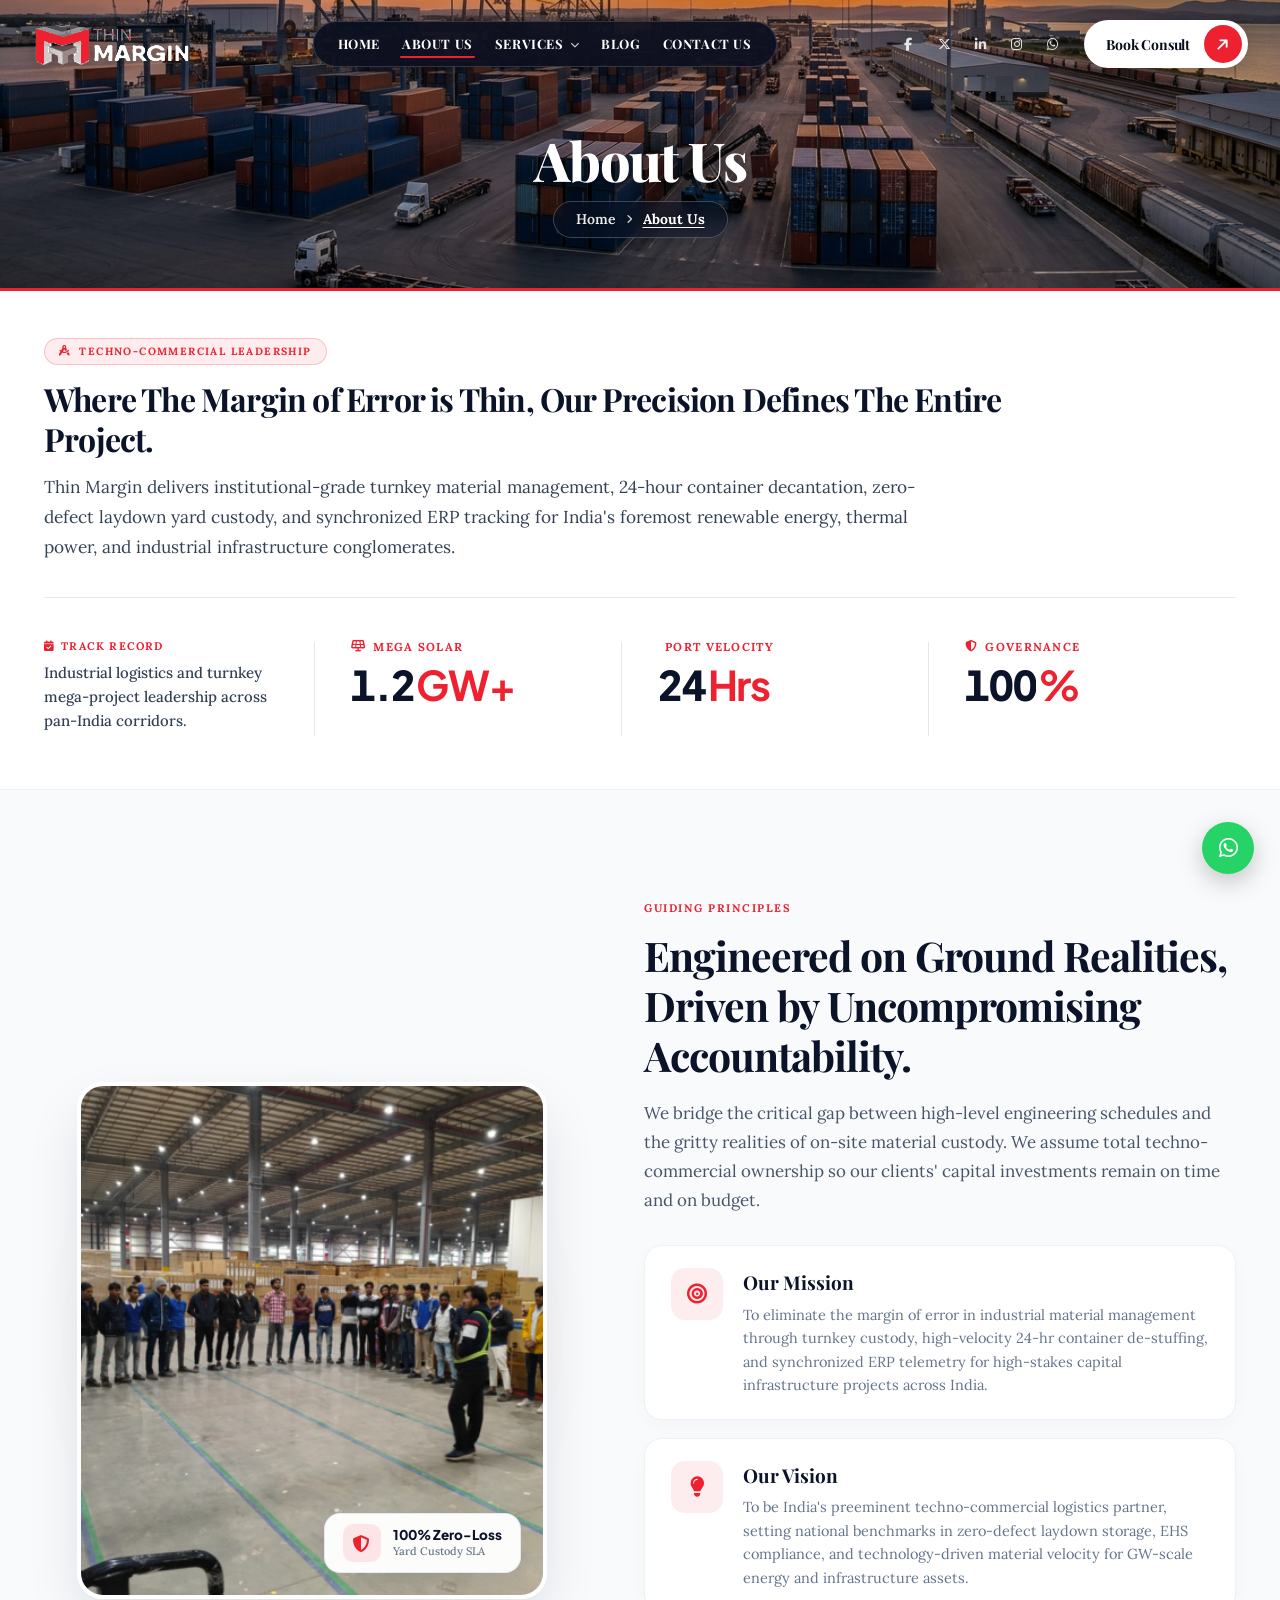
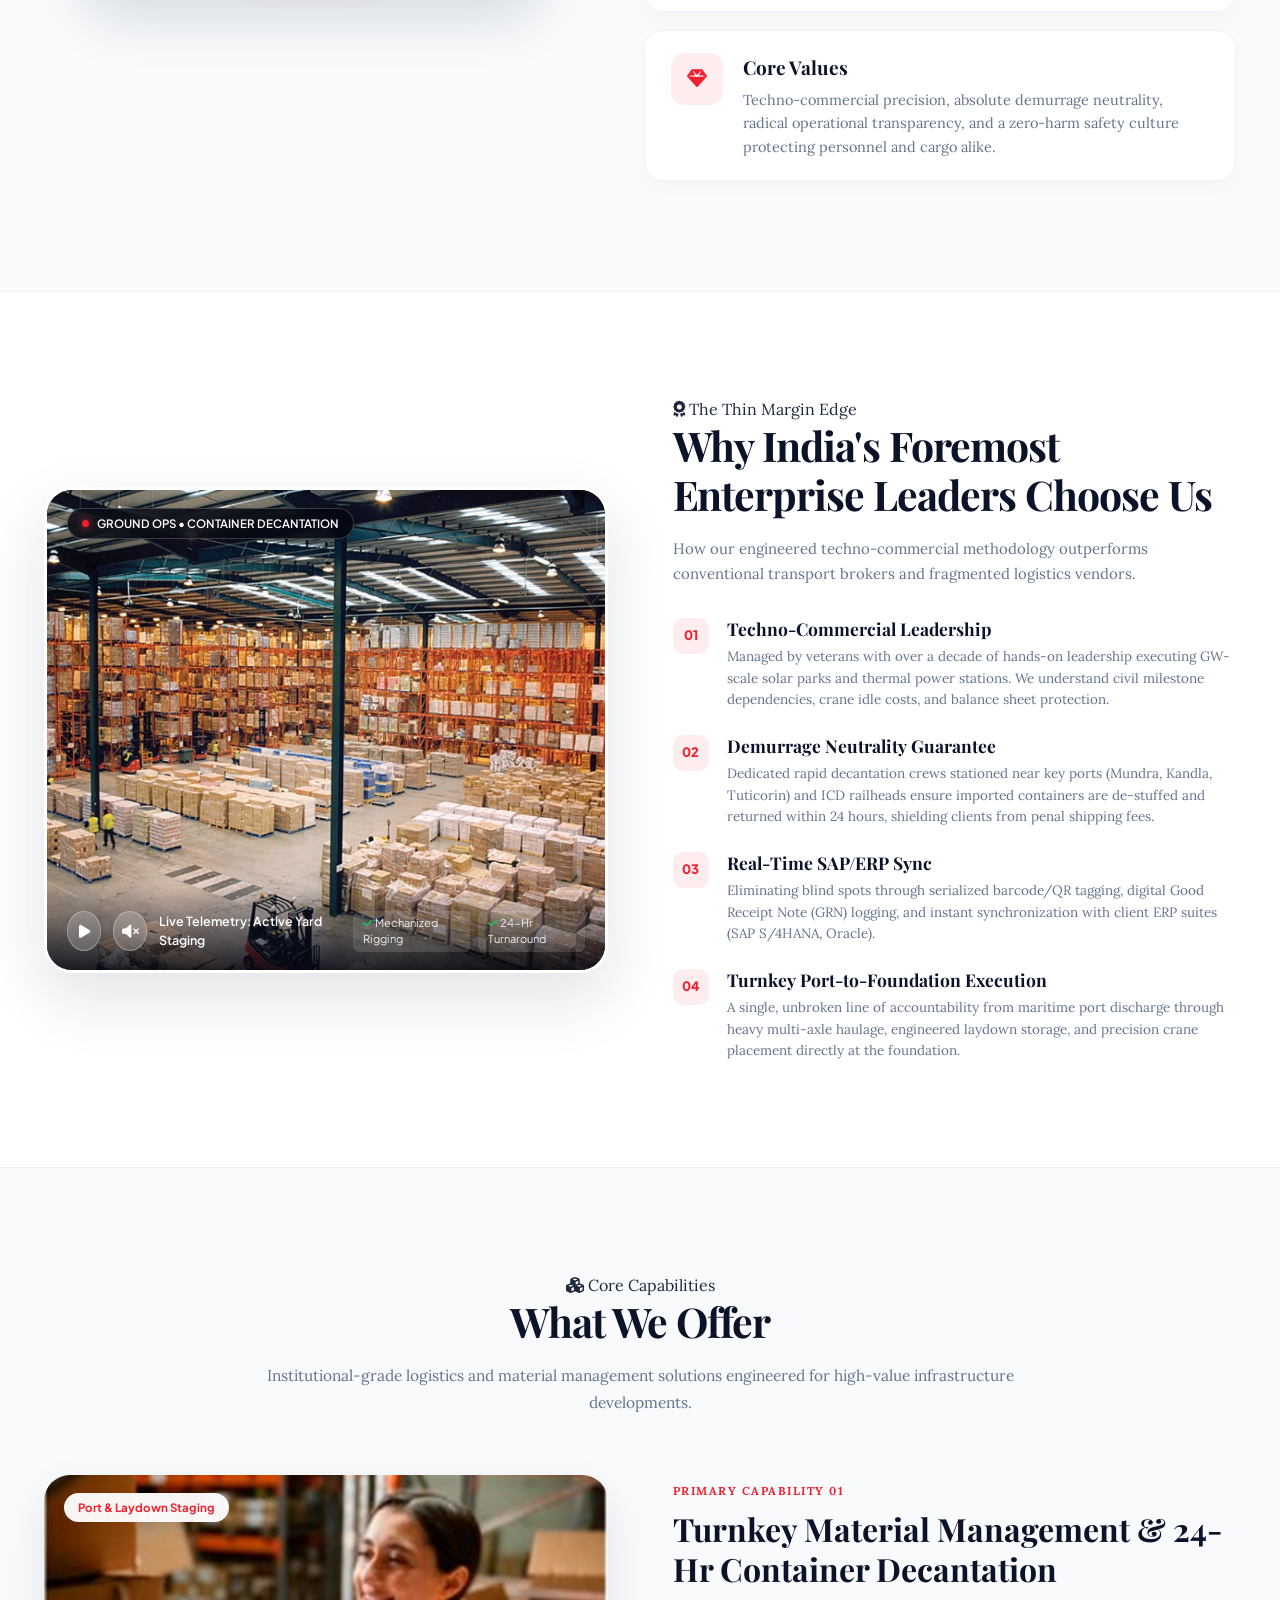
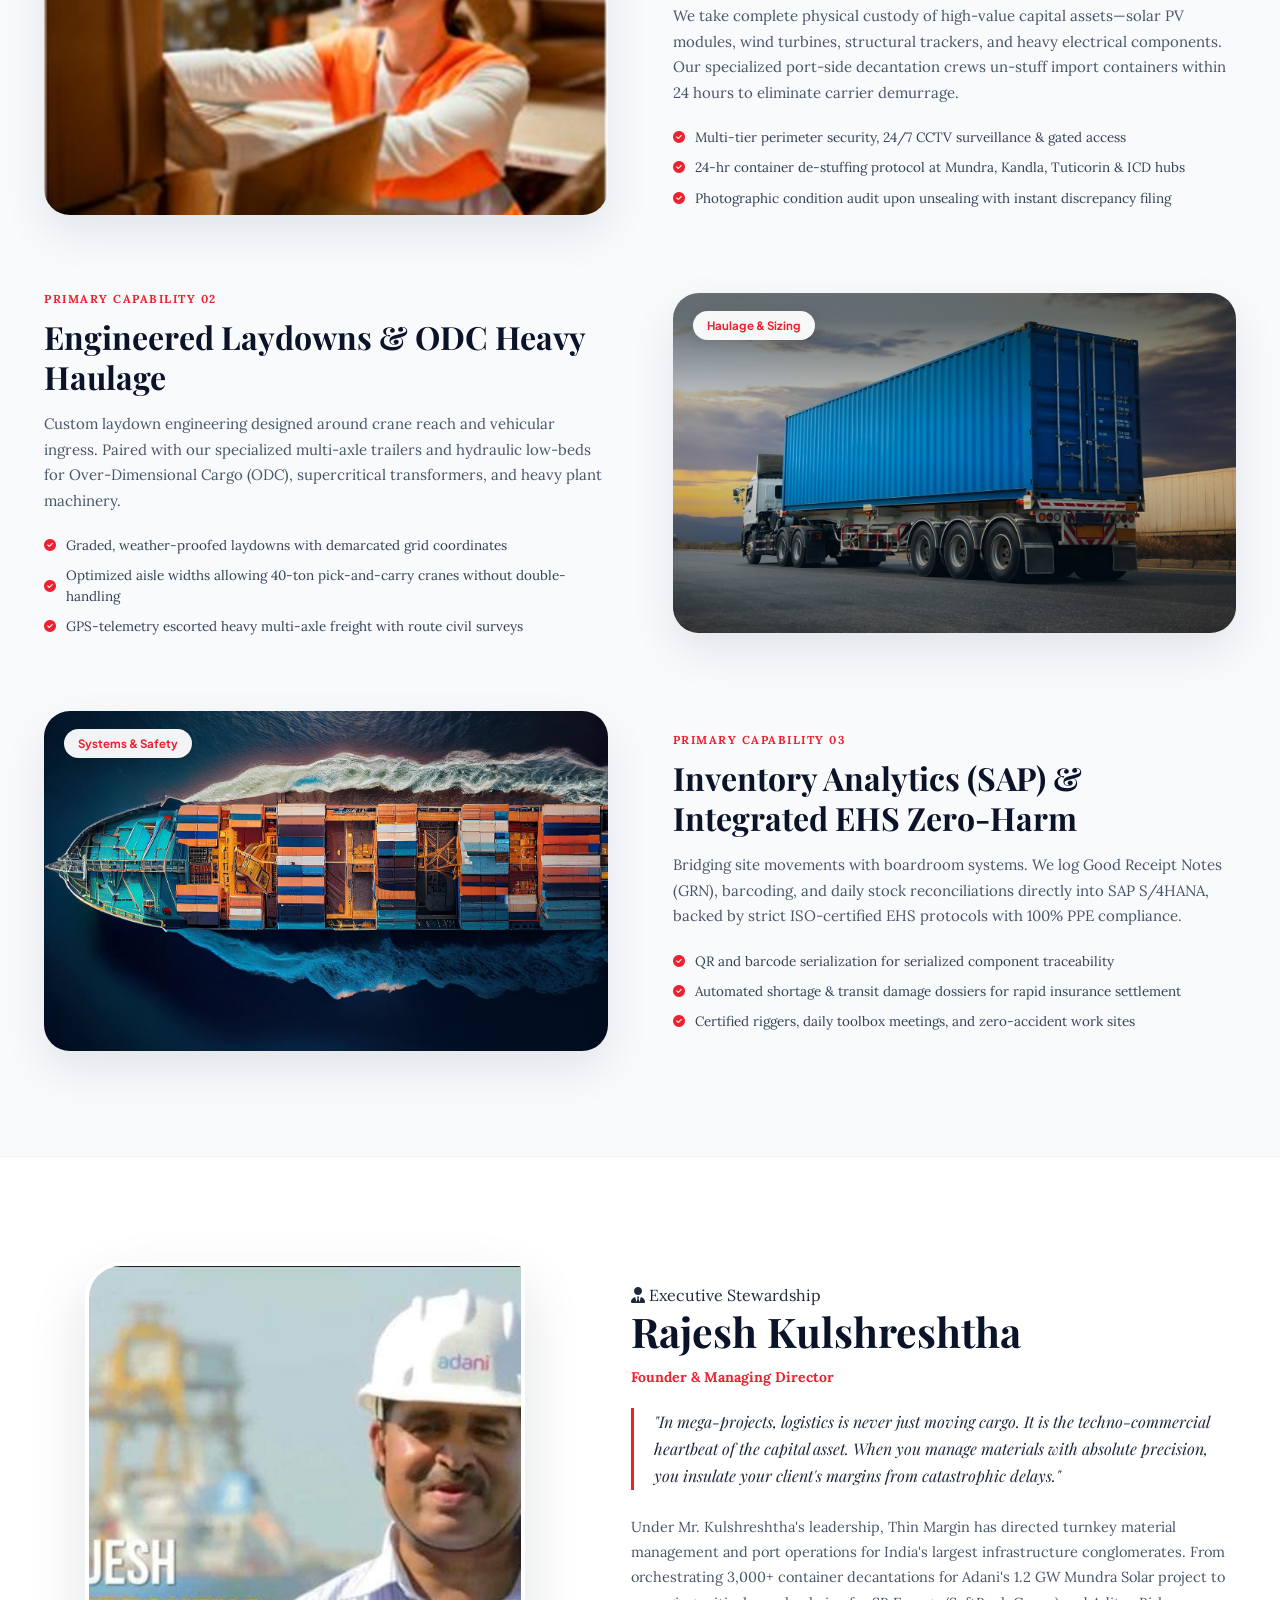
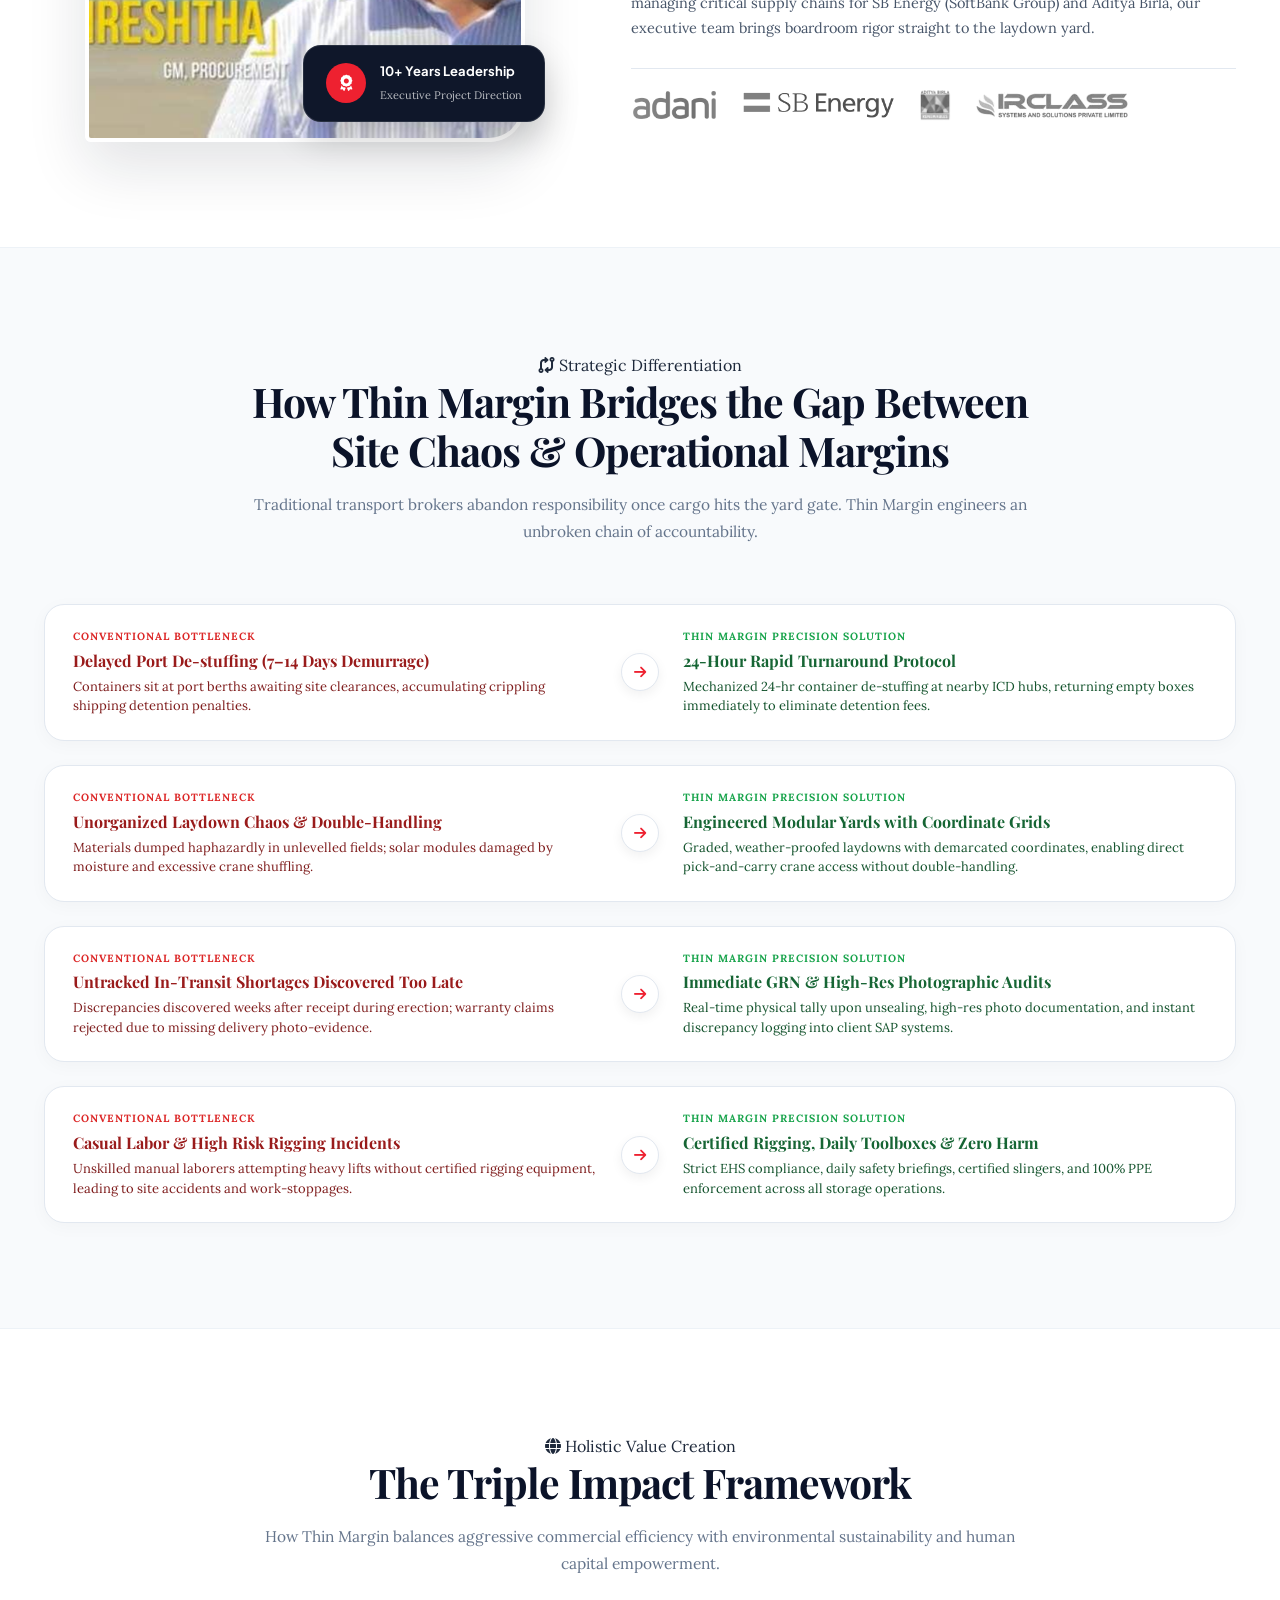
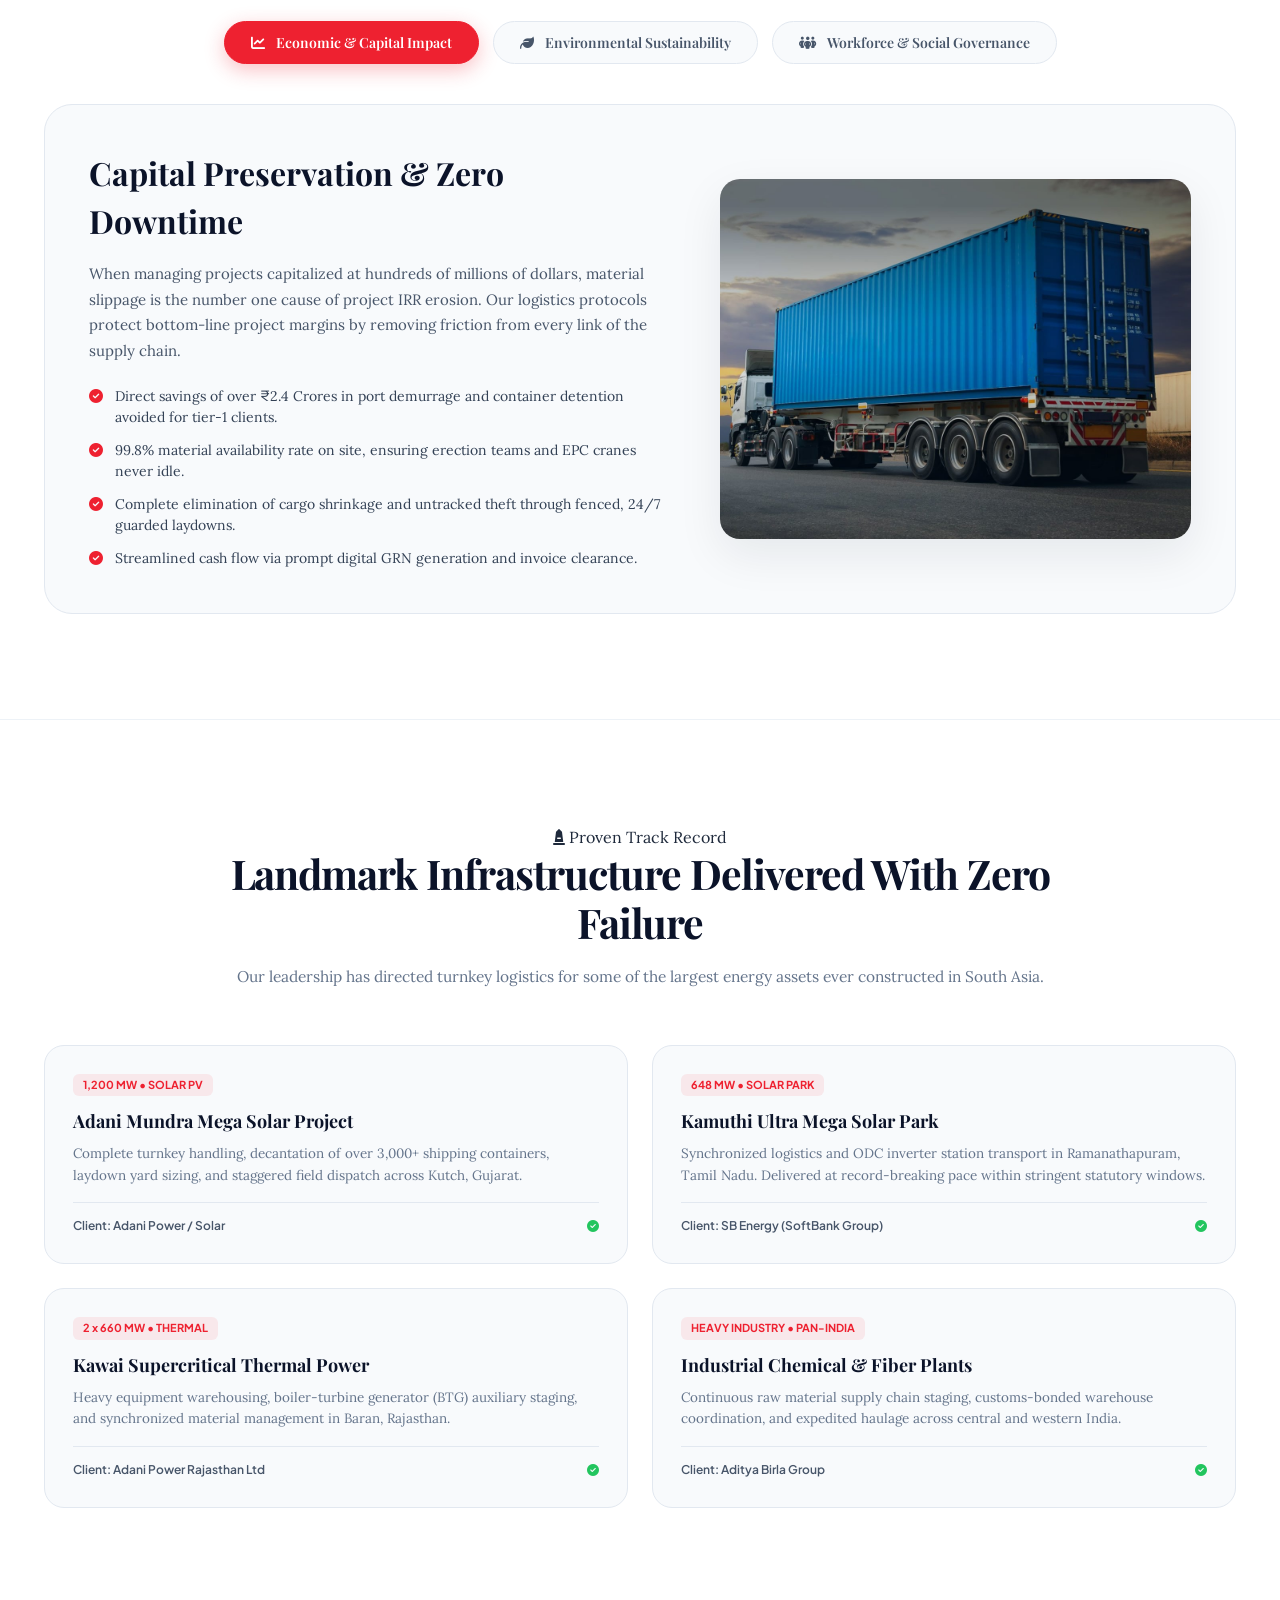
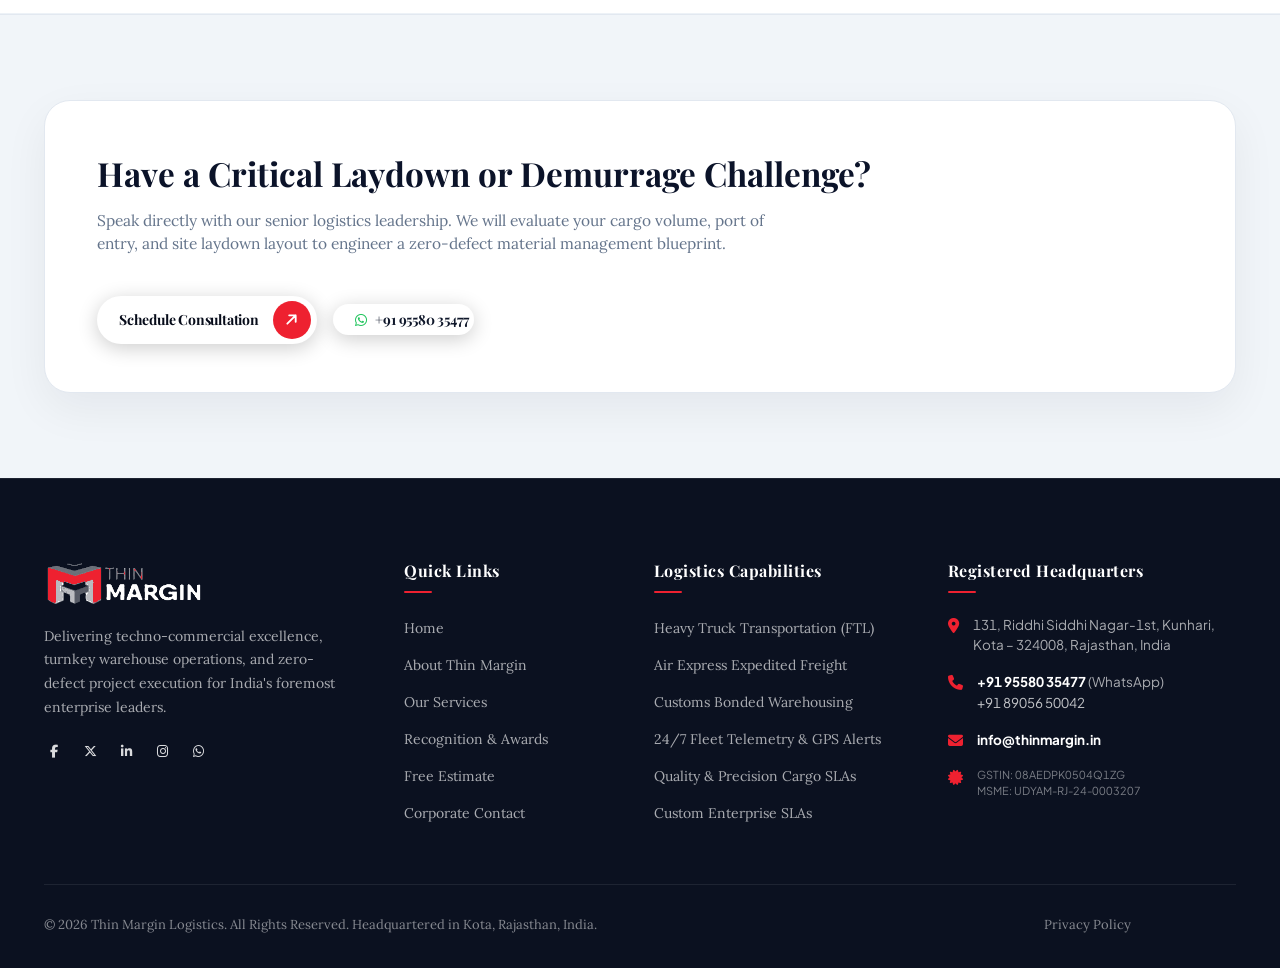
==== commit 318df062: "feat: redesign Guiding Principles section matching user reference layout with framed team photo, amb" ====
--- a/about.html
+++ b/about.html
@@ -18,8 +18,8 @@
   <link rel="stylesheet" href="https://cdnjs.cloudflare.com/ajax/libs/font-awesome/6.5.1/css/all.min.css" crossorigin="anonymous" referrerpolicy="no-referrer" />
 
   <!-- Main Stylesheet & Bespoke Panoramic About Page Styles -->
-  <link rel="stylesheet" href="assest/css/style.css?v=2.6">
-  <link rel="stylesheet" href="assest/css/about.css?v=2.6">
+  <link rel="stylesheet" href="assest/css/style.css?v=2.7">
+  <link rel="stylesheet" href="assest/css/about.css?v=2.7">
 </head>
 <body class="about-page">
 
@@ -243,87 +243,85 @@
   </section>
 
   <!-- =========================================================================
-       3. MISSION, VISION & PHILOSOPHY (Asymmetrical Visual Showcase & Guiding Principles)
+       3. MISSION, VISION & GUIDING PRINCIPLES (Engineered on Ground Realities)
        ========================================================================= -->
   <section class="mv-editorial-section" id="mission-vision">
     <div class="mv-editorial-container">
       <div class="mv-editorial-grid">
         
-        <!-- Left: Modern Asymmetric Dual-Perspective Visual Showcase -->
-        <div class="mv-collage-visual">
+        <!-- Left Column: Ground Realities Team Photo with Soft Crimson Ambient Glow -->
+        <div class="mv-photo-column">
+          <div class="mv-photo-ambient-glow" aria-hidden="true"></div>
+          <div class="mv-photo-frame">
+            <img src="assest/images/training.png" alt="Thin Margin On-Ground Operational Leadership & Safety Briefing" class="mv-main-photo" onerror="this.src='assest/images/why_choose_us_crystal.jpg'" loading="lazy">
+            <!-- Floating Operational Highlight Badge -->
+            <div class="mv-photo-badge">
+              <div class="photo-badge-icon">
+                <i class="fa-solid fa-shield-halved"></i>
+              </div>
+              <div class="photo-badge-text">
+                <span class="badge-title">100% Zero-Loss</span>
+                <span class="badge-desc">Yard Custody SLA</span>
+              </div>
+            </div>
+          </div>
+        </div>
+
+        <!-- Right Column: Headline & Stacked Modern Cards (Matches User Reference) -->
+        <div class="mv-content-column">
           
-          <!-- Primary Frame: Indoor High-Density Warehouse Operations -->
-          <div class="mv-cut-img-primary">
-            <img src="assest/images/warehouseimgcompany.webp" alt="High-Density Turnkey Warehouse Operations" loading="lazy">
-            <div class="mv-img-glass-tag top-left">
-              <span class="mv-pulse-dot"></span>
-              <span>Turnkey Warehouse Operations</span>
-            </div>
-          </div>
-
-          <!-- Secondary Offset Frame: Outdoor Mega Solar Park Project Custody -->
-          <div class="mv-cut-img-secondary">
-            <img src="assest/images/about_hero_banner.jpg" alt="Mega Solar & Infrastructure Project Custody" loading="lazy">
-            <div class="mv-img-glass-tag bottom-right">
-              <i class="fa-solid fa-solar-panel" style="color: #ee2130;"></i>
-              <span>1.2GW+ Field Custody</span>
-            </div>
-          </div>
-
-          <!-- Overlapping Telemetry SLA Chip -->
-          <div class="mv-telemetry-chip">
-            <div class="telemetry-chip-icon">
-              <i class="fa-solid fa-shield-halved"></i>
-            </div>
-            <div class="telemetry-chip-text">
-              <span class="chip-val">100% Zero-Loss</span>
-              <span class="chip-sub">Laydown Yard SLA Guarantee</span>
-            </div>
-          </div>
-
-        </div>
-
-        <!-- Right: Borderless Value Pillars (Enhanced Typography & Icon Badges) -->
-        <div class="mv-text-content">
-          <span class="mv-section-tag">
-            <i class="fa-solid fa-compass-drafting"></i> Guiding Principles
-          </span>
+          <div class="mv-tag-pill">
+            <span class="tag-dot"></span>
+            <span>Guiding Principles</span>
+          </div>
+
           <h2 class="mv-editorial-title">
             Engineered on Ground Realities, Driven by Uncompromising Accountability.
           </h2>
+
           <p class="mv-lead-desc">
             We bridge the critical gap between high-level engineering schedules and the gritty realities of on-site material custody. We assume total techno-commercial ownership so our clients' capital investments remain on time and on budget.
           </p>
 
-          <div class="mv-pillars-flow">
+          <!-- Stacked Modern Principle Cards -->
+          <div class="mv-cards-stack">
             
-            <div class="mv-pillar-item">
-              <div class="pillar-icon-box">
+            <!-- Card 1: Our Mission -->
+            <div class="mv-principle-card">
+              <div class="principle-card-icon">
                 <i class="fa-solid fa-bullseye"></i>
               </div>
-              <div class="pillar-text">
-                <h4>Our Mission</h4>
-                <p>To eliminate the margin of error in industrial material management through turnkey custody, high-velocity 24-hr container de-stuffing, and synchronized ERP telemetry for high-stakes capital infrastructure projects across India.</p>
-              </div>
-            </div>
-
-            <div class="mv-pillar-item">
-              <div class="pillar-icon-box">
-                <i class="fa-solid fa-eye"></i>
-              </div>
-              <div class="pillar-text">
-                <h4>Our Vision</h4>
-                <p>To be India's preeminent techno-commercial logistics partner, setting national benchmarks in zero-defect laydown storage, EHS compliance, and technology-driven material velocity for GW-scale energy and infrastructure assets.</p>
-              </div>
-            </div>
-
-            <div class="mv-pillar-item">
-              <div class="pillar-icon-box">
-                <i class="fa-solid fa-shield-halved"></i>
-              </div>
-              <div class="pillar-text">
-                <h4>Core Values</h4>
-                <p>Techno-commercial precision, absolute demurrage neutrality, radical operational transparency, and a zero-harm safety culture protecting personnel and cargo alike.</p>
+              <div class="principle-card-body">
+                <h3 class="principle-title">Our Mission</h3>
+                <p class="principle-text">
+                  To eliminate the margin of error in industrial material management through turnkey custody, high-velocity 24-hr container de-stuffing, and synchronized ERP telemetry for high-stakes capital infrastructure projects across India.
+                </p>
+              </div>
+            </div>
+
+            <!-- Card 2: Our Vision -->
+            <div class="mv-principle-card">
+              <div class="principle-card-icon">
+                <i class="fa-solid fa-lightbulb"></i>
+              </div>
+              <div class="principle-card-body">
+                <h3 class="principle-title">Our Vision</h3>
+                <p class="principle-text">
+                  To be India's preeminent techno-commercial logistics partner, setting national benchmarks in zero-defect laydown storage, EHS compliance, and technology-driven material velocity for GW-scale energy and infrastructure assets.
+                </p>
+              </div>
+            </div>
+
+            <!-- Card 3: Core Values -->
+            <div class="mv-principle-card">
+              <div class="principle-card-icon">
+                <i class="fa-solid fa-gem"></i>
+              </div>
+              <div class="principle-card-body">
+                <h3 class="principle-title">Core Values</h3>
+                <p class="principle-text">
+                  Techno-commercial precision, absolute demurrage neutrality, radical operational transparency, and a zero-harm safety culture protecting personnel and cargo alike.
+                </p>
               </div>
             </div>
 
@@ -1034,6 +1032,6 @@
   </div>
 
   <!-- JavaScript Files -->
-  <script src="assest/js/about.js?v=2.6"></script>
+  <script src="assest/js/about.js?v=2.7"></script>
 </body>
 </html>
--- a/assest/css/about.css
+++ b/assest/css/about.css
@@ -380,7 +380,7 @@
 }
 
 /* ==========================================================================
-   3. MISSION, VISION & PHILOSOPHY: Asymmetric Visual Showcase & Guiding Principles
+   3. GUIDING PRINCIPLES (Engineered on Ground Realities - Matching Reference Exactly)
    ========================================================================== */
 .mv-editorial-section {
   background: #f8fafc;
@@ -396,173 +396,130 @@
 
 .mv-editorial-grid {
   display: grid;
-  grid-template-columns: 1.05fr 1fr;
-  gap: 70px;
-  align-items: center;
-}
-
-/* Left: Multi-Layered Asymmetric Visual Showcase */
-.mv-collage-visual {
+  grid-template-columns: 0.95fr 1.05fr;
+  gap: 65px;
+  align-items: center;
+}
+
+/* Left Column: Team Photo with Ambient Radial Glow */
+.mv-photo-column {
   position: relative;
+  display: flex;
+  align-items: center;
+  justify-content: center;
+  padding: 20px;
+}
+
+.mv-photo-ambient-glow {
+  position: absolute;
+  top: 50%;
+  left: 50%;
+  transform: translate(-50%, -50%);
+  width: 480px;
+  height: 480px;
+  background: radial-gradient(circle, rgba(238, 33, 48, 0.16) 0%, rgba(238, 33, 48, 0.04) 55%, transparent 70%);
+  filter: blur(35px);
+  z-index: 1;
+  pointer-events: none;
+}
+
+.mv-photo-frame {
+  position: relative;
+  z-index: 2;
   width: 100%;
-  min-height: 520px;
-  display: flex;
-  align-items: center;
-}
-
-.mv-cut-img-primary {
-  width: 86%;
-  height: 410px;
-  border-radius: 24px;
+  max-width: 470px;
+  aspect-ratio: 4 / 4.4;
+  border-radius: 26px;
   overflow: hidden;
   box-shadow: 0 24px 60px -12px rgba(15, 23, 42, 0.16);
-  position: relative;
+  border: 4px solid #ffffff;
   transition: transform 0.6s cubic-bezier(0.16, 1, 0.3, 1), box-shadow 0.6s ease;
-  z-index: 1;
-}
-
-.mv-cut-img-primary:hover {
+}
+
+.mv-photo-frame:hover {
   transform: translateY(-6px) scale(1.015);
-  box-shadow: 0 32px 70px -12px rgba(15, 23, 42, 0.22);
-}
-
-.mv-cut-img-primary img {
+  box-shadow: 0 32px 75px -12px rgba(15, 23, 42, 0.22);
+}
+
+.mv-main-photo {
   width: 100%;
   height: 100%;
   object-fit: cover;
   display: block;
-}
-
-.mv-cut-img-secondary {
+  transition: transform 0.8s cubic-bezier(0.16, 1, 0.3, 1);
+}
+
+.mv-photo-frame:hover .mv-main-photo {
+  transform: scale(1.04);
+}
+
+.mv-photo-badge {
   position: absolute;
-  bottom: 0;
-  right: 0;
-  width: 58%;
-  height: 270px;
-  border-radius: 20px;
-  overflow: hidden;
-  box-shadow: 0 28px 70px -8px rgba(15, 23, 42, 0.25);
-  border: 4px solid #ffffff;
-  transition: transform 0.6s cubic-bezier(0.16, 1, 0.3, 1), box-shadow 0.6s ease;
-  z-index: 2;
-}
-
-.mv-cut-img-secondary:hover {
-  transform: translateY(-8px) scale(1.025);
-  box-shadow: 0 36px 80px -8px rgba(15, 23, 42, 0.32);
-}
-
-.mv-cut-img-secondary img {
-  width: 100%;
-  height: 100%;
-  object-fit: cover;
-  display: block;
-}
-
-.mv-img-glass-tag {
-  position: absolute;
-  background: rgba(11, 19, 41, 0.78);
-  backdrop-filter: blur(10px);
-  -webkit-backdrop-filter: blur(10px);
-  color: #ffffff;
-  padding: 8px 16px;
-  border-radius: 9999px;
-  font-family: var(--font-body);
-  font-size: 11.5px;
-  font-weight: 600;
-  letter-spacing: 0.3px;
+  bottom: 22px;
+  right: 22px;
+  background: rgba(255, 255, 255, 0.96);
+  backdrop-filter: blur(12px);
+  -webkit-backdrop-filter: blur(12px);
+  border: 1px solid rgba(226, 232, 240, 0.9);
+  padding: 10px 18px;
+  border-radius: 16px;
+  box-shadow: 0 12px 30px rgba(15, 23, 42, 0.12);
   display: inline-flex;
   align-items: center;
-  gap: 8px;
-  border: 1px solid rgba(255, 255, 255, 0.18);
-  box-shadow: 0 8px 20px rgba(0, 0, 0, 0.3);
-  z-index: 3;
-}
-
-.mv-img-glass-tag.top-left {
-  top: 20px;
-  left: 20px;
-}
-
-.mv-img-glass-tag.bottom-right {
-  bottom: 16px;
-  right: 16px;
-}
-
-.mv-telemetry-chip {
-  position: absolute;
-  top: 48%;
-  left: 38%;
-  transform: translateY(-50%);
-  background: #ffffff;
-  border-radius: 16px;
-  padding: 12px 20px;
-  display: inline-flex;
-  align-items: center;
-  gap: 14px;
-  box-shadow: 0 20px 45px -8px rgba(11, 19, 41, 0.22);
-  border: 1px solid #edf2f7;
-  z-index: 4;
-  animation: floatSubtle 4.5s ease-in-out infinite;
-}
-
-.telemetry-chip-icon {
-  width: 40px;
-  height: 40px;
+  gap: 12px;
+  z-index: 5;
+  transition: transform 0.3s ease;
+}
+
+.mv-photo-frame:hover .mv-photo-badge {
+  transform: translateY(-2px);
+}
+
+.photo-badge-icon {
+  width: 38px;
+  height: 38px;
   border-radius: 10px;
   background: rgba(238, 33, 48, 0.1);
   color: var(--color-accent);
   display: flex;
   align-items: center;
   justify-content: center;
-  font-size: 18px;
-}
-
-.telemetry-chip-text {
+  font-size: 17px;
+  flex-shrink: 0;
+}
+
+.photo-badge-text {
   display: flex;
   flex-direction: column;
 }
 
-.telemetry-chip-text .chip-val {
+.photo-badge-text .badge-title {
   font-family: 'Plus Jakarta Sans', sans-serif;
-  font-size: 14px;
+  font-size: 13.5px;
   font-weight: 800;
   color: #0b1329;
   line-height: 1.2;
 }
 
-.telemetry-chip-text .chip-sub {
+.photo-badge-text .badge-desc {
   font-family: var(--font-body);
   font-size: 11px;
   color: #64748b;
   font-weight: 500;
 }
 
-@keyframes floatSubtle {
-  0%, 100% { transform: translateY(0); }
-  50% { transform: translateY(-6px); }
-}
-
-.mv-pulse-dot {
-  width: 8px;
-  height: 8px;
-  border-radius: 50%;
-  background: var(--color-accent);
-  box-shadow: 0 0 10px var(--color-accent);
-}
-
-/* Right: Guiding Principles Pillars */
-.mv-text-content {
+/* Right Column: Headline & Stacked Modern Cards */
+.mv-content-column {
   display: flex;
   flex-direction: column;
 }
 
-.mv-section-tag {
+.mv-tag-pill {
   display: inline-flex;
   align-items: center;
   gap: 8px;
   font-family: var(--font-body);
-  font-size: 11.5px;
+  font-size: 11px;
   font-weight: 700;
   letter-spacing: 1.5px;
   text-transform: uppercase;
@@ -570,14 +527,22 @@
   margin-bottom: 14px;
 }
 
+.mv-tag-pill .tag-dot {
+  width: 7px;
+  height: 7px;
+  border-radius: 50%;
+  background: var(--color-accent);
+  box-shadow: 0 0 8px rgba(238, 33, 48, 0.5);
+}
+
 .mv-editorial-title {
   font-family: var(--font-heading);
   font-size: clamp(2rem, 3.2vw, 2.75rem);
   font-weight: 700;
   color: #0b1329;
-  line-height: 1.2;
+  line-height: 1.22;
   letter-spacing: -0.025em;
-  margin-bottom: 20px;
+  margin-bottom: 18px;
 }
 
 .mv-lead-desc {
@@ -585,69 +550,72 @@
   font-size: clamp(1.06rem, 1.25vw, 1.16rem);
   color: #475569;
   line-height: 1.72;
-  margin-bottom: 34px;
-}
-
-.mv-pillars-flow {
+  margin-bottom: 30px;
+}
+
+/* Stacked Modern Principle Cards (Clean, Elevated, Exact Match to Reference) */
+.mv-cards-stack {
   display: flex;
   flex-direction: column;
-  gap: 22px;
-}
-
-.mv-pillar-item {
+  gap: 18px;
+}
+
+.mv-principle-card {
+  background: #ffffff;
+  border: 1px solid #edf2f7;
+  border-radius: 18px;
+  padding: 22px 26px;
+  box-shadow: 0 6px 20px -4px rgba(15, 23, 42, 0.04);
   display: flex;
   align-items: flex-start;
-  gap: 18px;
-  padding: 14px 18px;
+  gap: 20px;
+  transition: transform 0.35s ease, box-shadow 0.35s ease, border-color 0.35s ease;
+}
+
+.mv-principle-card:hover {
+  transform: translateY(-4px);
+  box-shadow: 0 16px 36px -6px rgba(15, 23, 42, 0.08);
+  border-color: rgba(238, 33, 48, 0.25);
+}
+
+.principle-card-icon {
+  width: 52px;
+  height: 52px;
   border-radius: 14px;
-  background: transparent;
-  transition: background 0.3s ease, transform 0.3s ease, border-left-color 0.3s ease, box-shadow 0.3s ease;
-  border-left: 3px solid transparent;
-}
-
-.mv-pillar-item:hover {
-  background: #ffffff;
-  border-left-color: var(--color-accent);
-  box-shadow: 0 10px 30px -6px rgba(15, 23, 42, 0.06);
-  transform: translateX(4px);
-}
-
-.pillar-icon-box {
-  width: 44px;
-  height: 44px;
-  border-radius: 12px;
   background: rgba(238, 33, 48, 0.08);
   color: var(--color-accent);
   display: flex;
   align-items: center;
   justify-content: center;
-  font-size: 18px;
+  font-size: 20px;
   flex-shrink: 0;
   transition: background 0.3s ease, color 0.3s ease, transform 0.3s ease;
 }
 
-.mv-pillar-item:hover .pillar-icon-box {
+.mv-principle-card:hover .principle-card-icon {
   background: var(--color-accent);
   color: #ffffff;
-  transform: scale(1.08);
-}
-
-.pillar-text h4 {
-  font-family: var(--font-heading);
-  font-size: 20px;
+  transform: scale(1.06);
+}
+
+.principle-card-body {
+  display: flex;
+  flex-direction: column;
+}
+
+.principle-title {
+  font-family: var(--font-heading);
+  font-size: 19px;
   font-weight: 700;
   color: #0b1329;
   margin-bottom: 6px;
-  display: flex;
-  align-items: center;
-  gap: 10px;
-}
-
-.pillar-text p {
-  font-family: var(--font-body);
-  font-size: 15px;
-  color: #475569;
-  line-height: 1.65;
+}
+
+.principle-text {
+  font-family: var(--font-body);
+  font-size: 14.5px;
+  color: #64748b;
+  line-height: 1.62;
   margin: 0;
 }
 
@@ -1657,12 +1625,13 @@
   .cinema-video-element {
     height: 300px;
   }
-  .mv-cut-img-primary {
-    width: 100%;
-    height: 300px;
-  }
-  .mv-cut-img-secondary {
-    display: none;
+  .mv-photo-frame {
+    max-width: 100%;
+    aspect-ratio: 4 / 3.6;
+  }
+  .mv-photo-ambient-glow {
+    width: 320px;
+    height: 320px;
   }
   .about-cta-container {
     padding: 30px 20px;
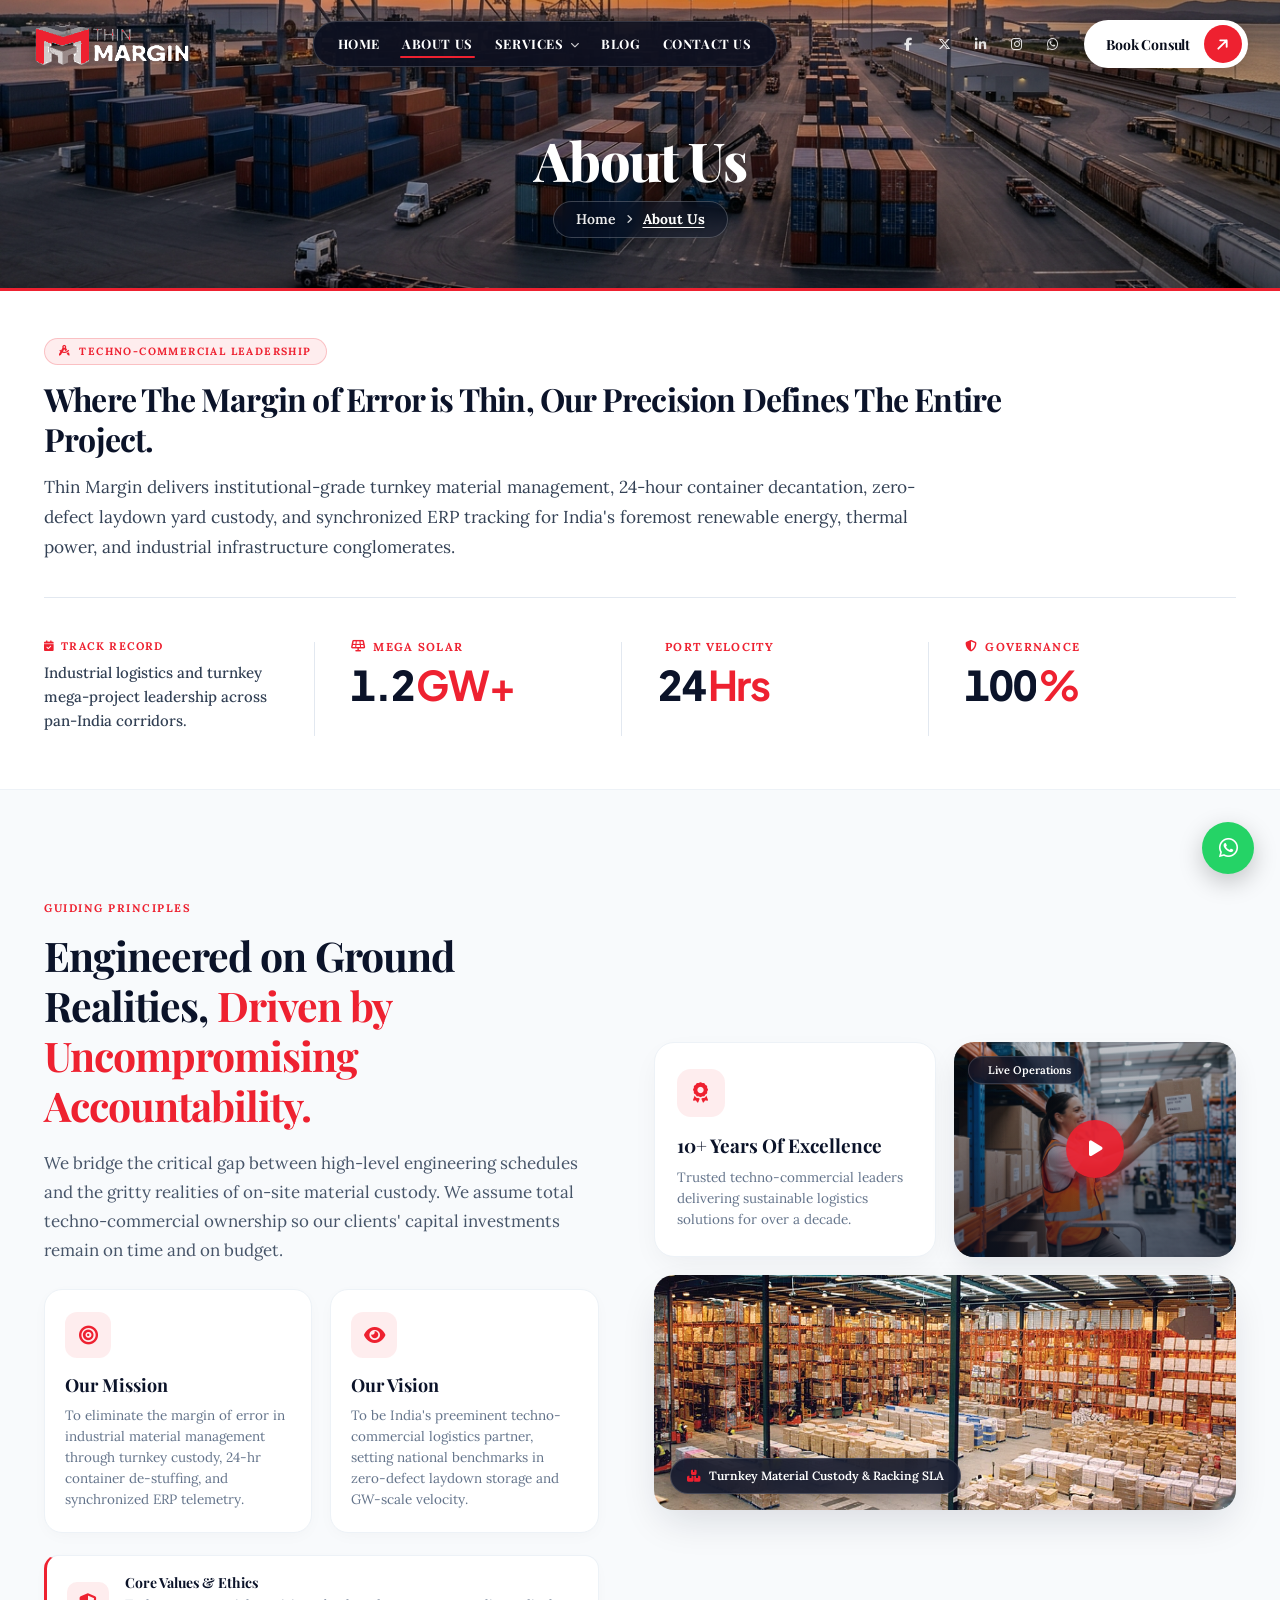
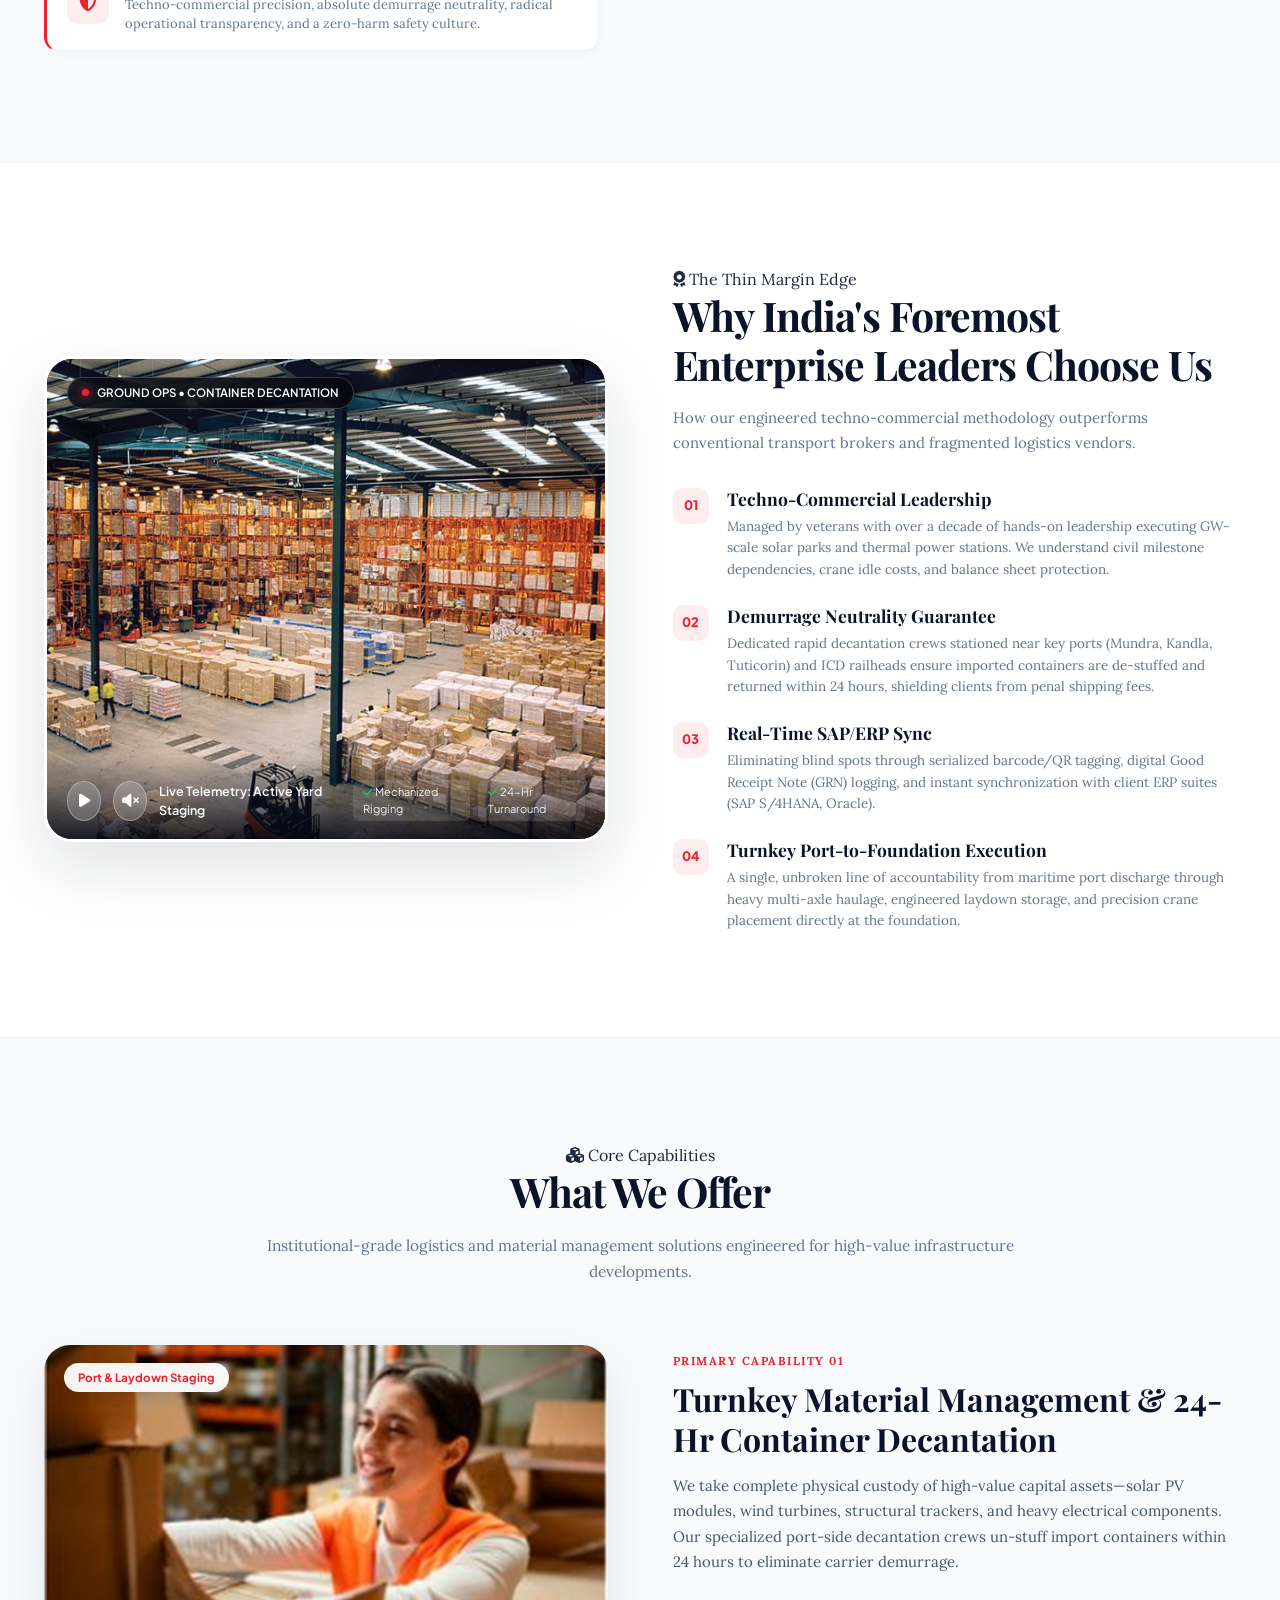
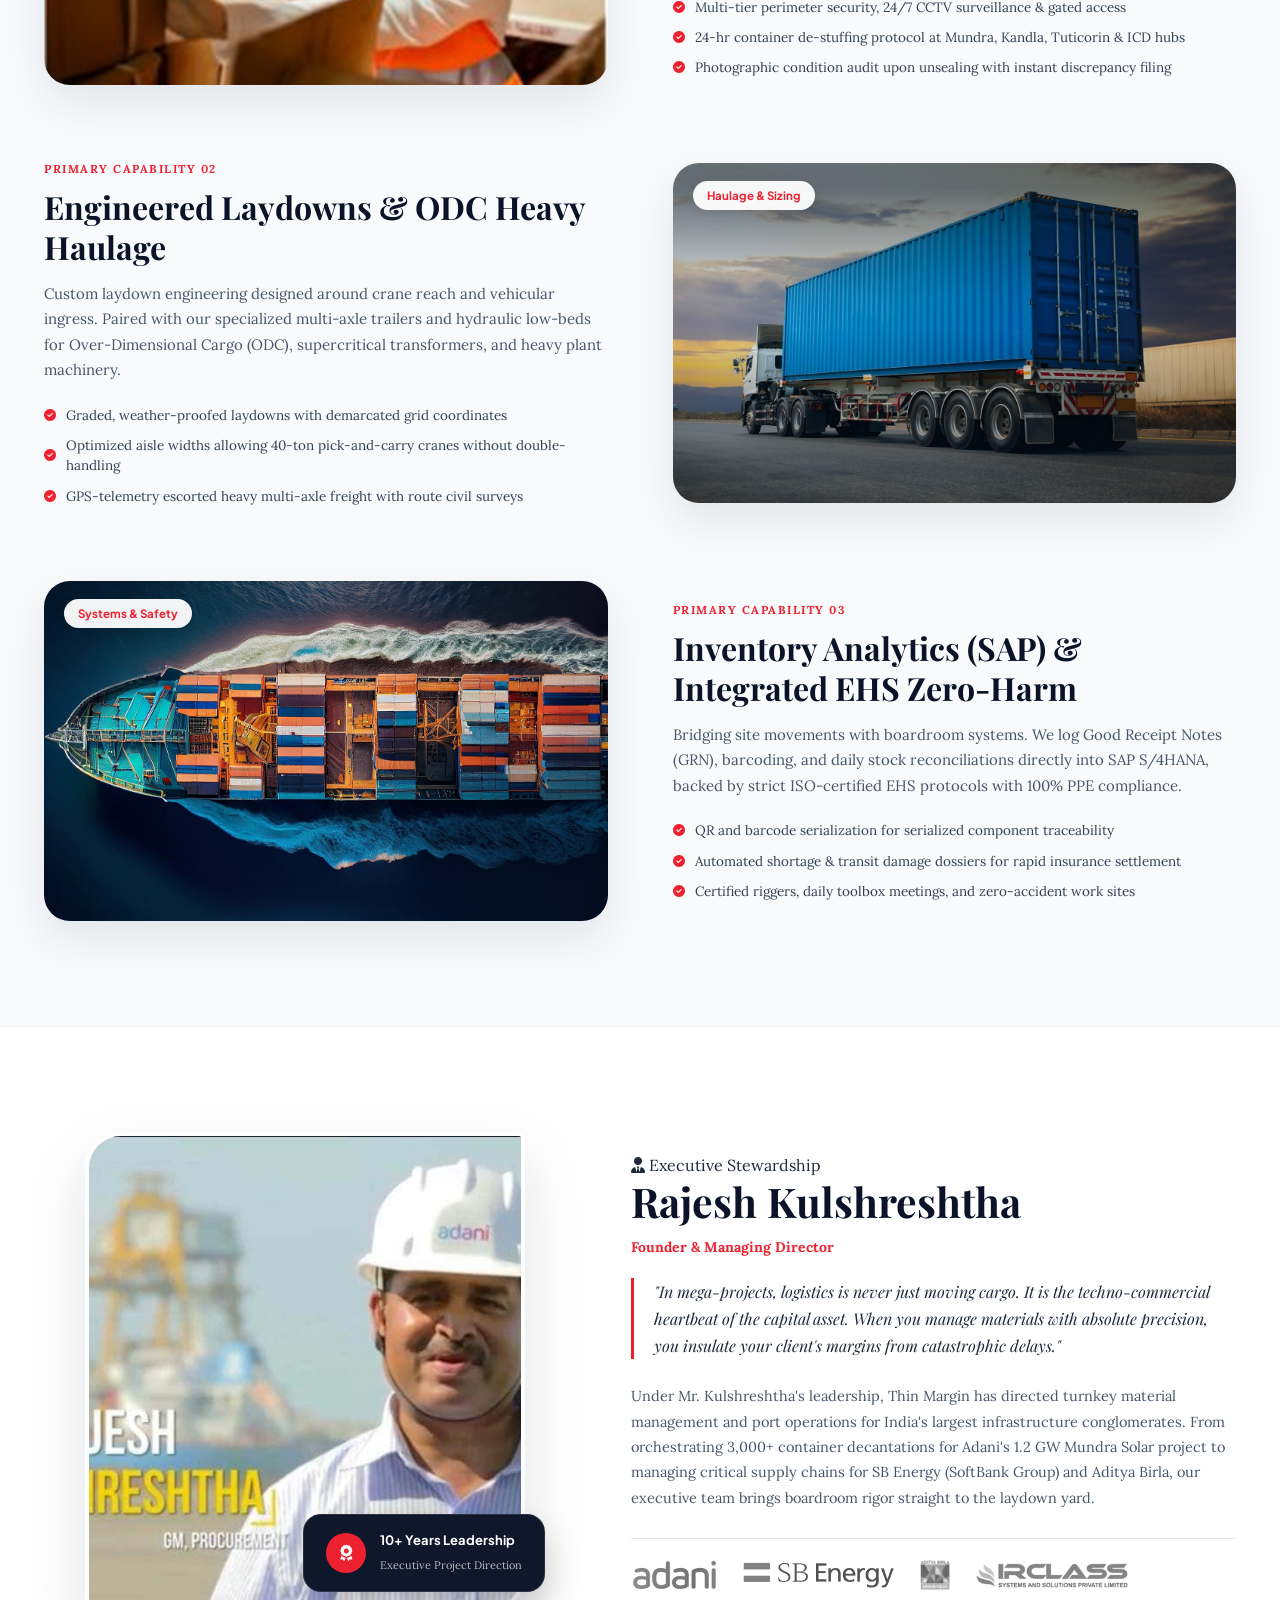
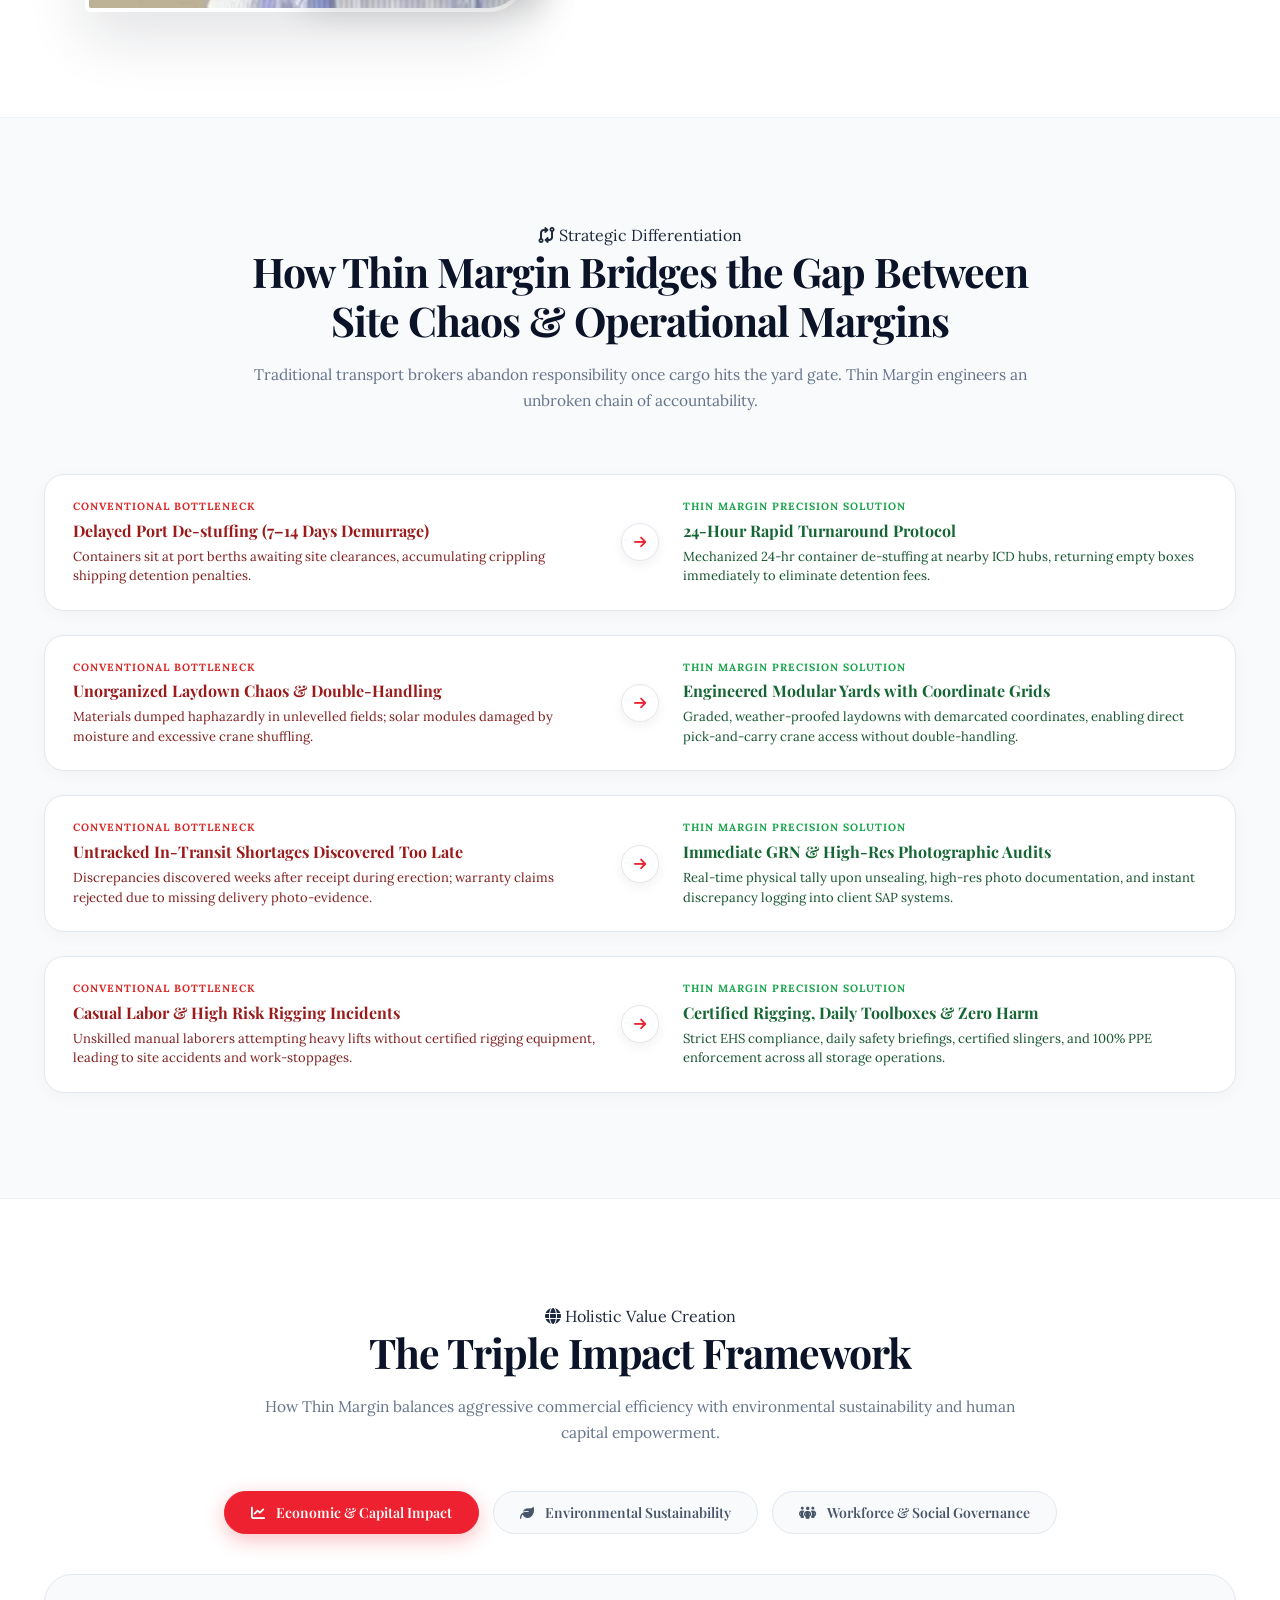
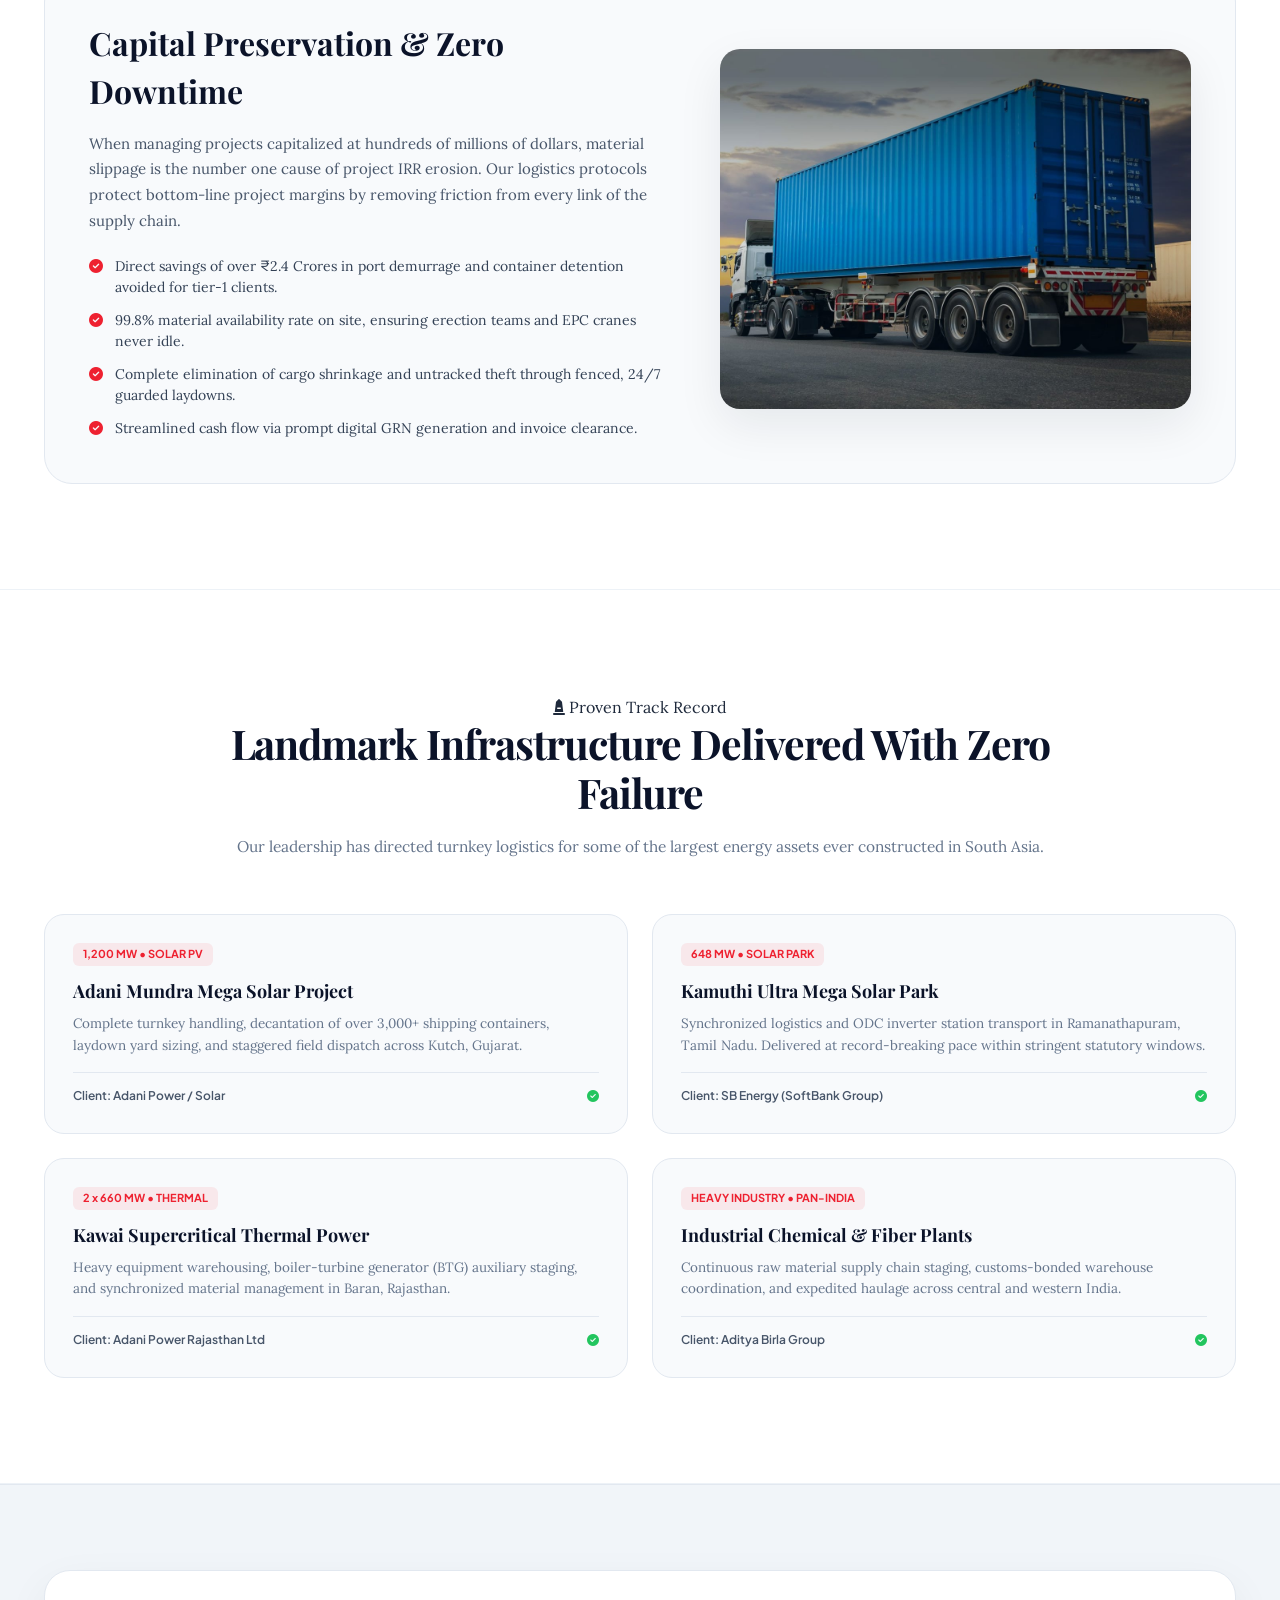
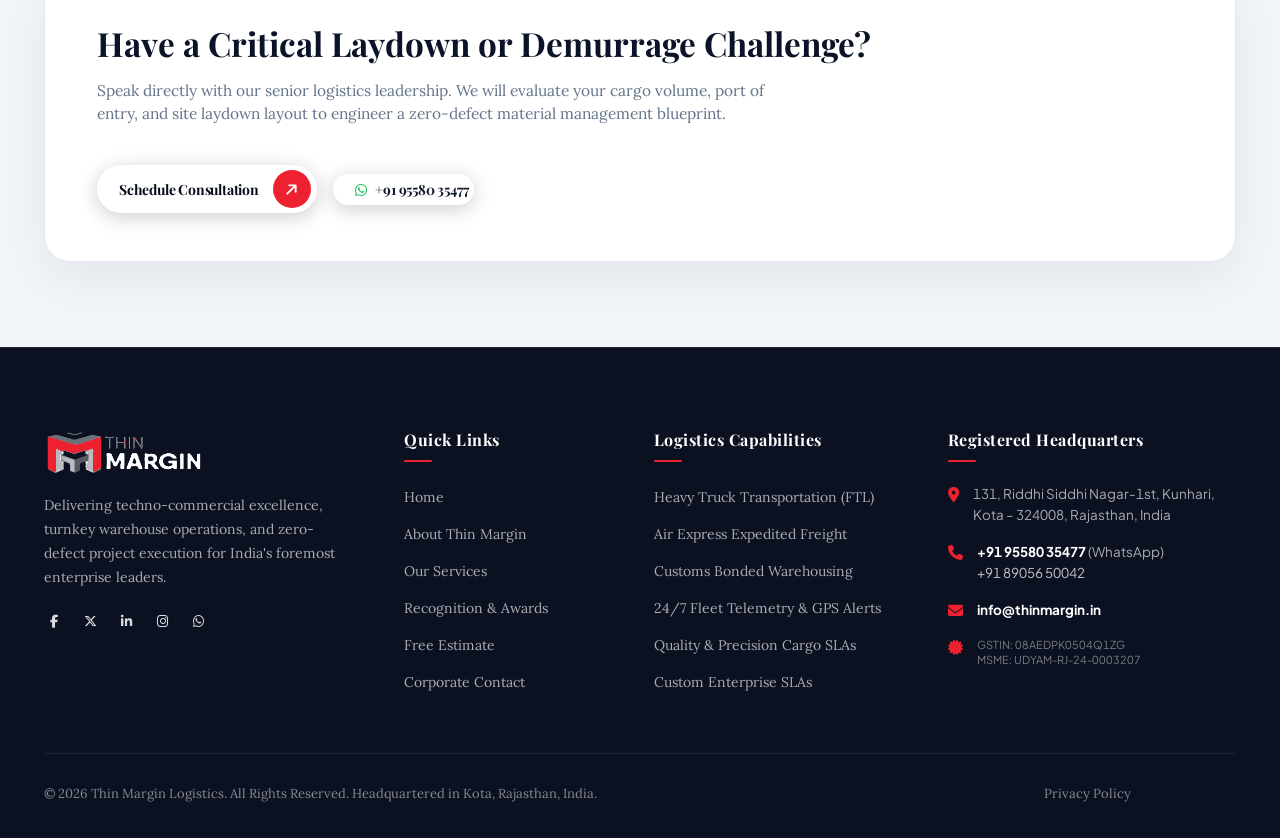
==== commit c1231bf3: "feat: redesign Guiding Principles section into a rich multi-cell Bento Grid with dual Mission/Vision" ====
--- a/about.html
+++ b/about.html
@@ -18,8 +18,8 @@
   <link rel="stylesheet" href="https://cdnjs.cloudflare.com/ajax/libs/font-awesome/6.5.1/css/all.min.css" crossorigin="anonymous" referrerpolicy="no-referrer" />
 
   <!-- Main Stylesheet & Bespoke Panoramic About Page Styles -->
-  <link rel="stylesheet" href="assest/css/style.css?v=2.7">
-  <link rel="stylesheet" href="assest/css/about.css?v=2.7">
+  <link rel="stylesheet" href="assest/css/style.css?v=2.8">
+  <link rel="stylesheet" href="assest/css/about.css?v=2.8">
 </head>
 <body class="about-page">
 
@@ -243,32 +243,14 @@
   </section>
 
   <!-- =========================================================================
-       3. MISSION, VISION & GUIDING PRINCIPLES (Engineered on Ground Realities)
+       3. GUIDING PRINCIPLES & GROUND OPERATIONS (Bento Grid Visual Showcase)
        ========================================================================= -->
   <section class="mv-editorial-section" id="mission-vision">
     <div class="mv-editorial-container">
-      <div class="mv-editorial-grid">
+      <div class="mv-bento-layout">
         
-        <!-- Left Column: Ground Realities Team Photo with Soft Crimson Ambient Glow -->
-        <div class="mv-photo-column">
-          <div class="mv-photo-ambient-glow" aria-hidden="true"></div>
-          <div class="mv-photo-frame">
-            <img src="assest/images/training.png" alt="Thin Margin On-Ground Operational Leadership & Safety Briefing" class="mv-main-photo" onerror="this.src='assest/images/why_choose_us_crystal.jpg'" loading="lazy">
-            <!-- Floating Operational Highlight Badge -->
-            <div class="mv-photo-badge">
-              <div class="photo-badge-icon">
-                <i class="fa-solid fa-shield-halved"></i>
-              </div>
-              <div class="photo-badge-text">
-                <span class="badge-title">100% Zero-Loss</span>
-                <span class="badge-desc">Yard Custody SLA</span>
-              </div>
-            </div>
-          </div>
-        </div>
-
-        <!-- Right Column: Headline & Stacked Modern Cards (Matches User Reference) -->
-        <div class="mv-content-column">
+        <!-- Left Side: Editorial Content & Side-by-Side Mission/Vision Cards -->
+        <div class="mv-info-side">
           
           <div class="mv-tag-pill">
             <span class="tag-dot"></span>
@@ -276,55 +258,89 @@
           </div>
 
           <h2 class="mv-editorial-title">
-            Engineered on Ground Realities, Driven by Uncompromising Accountability.
+            Engineered on Ground Realities, <span class="title-highlight">Driven by Uncompromising Accountability.</span>
           </h2>
 
           <p class="mv-lead-desc">
             We bridge the critical gap between high-level engineering schedules and the gritty realities of on-site material custody. We assume total techno-commercial ownership so our clients' capital investments remain on time and on budget.
           </p>
 
-          <!-- Stacked Modern Principle Cards -->
-          <div class="mv-cards-stack">
+          <!-- Side-by-Side Dual Feature Cards (Inspired by Reference) -->
+          <div class="mv-dual-features">
             
-            <!-- Card 1: Our Mission -->
-            <div class="mv-principle-card">
-              <div class="principle-card-icon">
+            <div class="mv-dual-card">
+              <div class="dual-card-icon">
                 <i class="fa-solid fa-bullseye"></i>
               </div>
-              <div class="principle-card-body">
-                <h3 class="principle-title">Our Mission</h3>
-                <p class="principle-text">
-                  To eliminate the margin of error in industrial material management through turnkey custody, high-velocity 24-hr container de-stuffing, and synchronized ERP telemetry for high-stakes capital infrastructure projects across India.
-                </p>
+              <h3 class="dual-card-title">Our Mission</h3>
+              <p class="dual-card-text">
+                To eliminate the margin of error in industrial material management through turnkey custody, 24-hr container de-stuffing, and synchronized ERP telemetry.
+              </p>
+            </div>
+
+            <div class="mv-dual-card">
+              <div class="dual-card-icon">
+                <i class="fa-solid fa-eye"></i>
               </div>
-            </div>
-
-            <!-- Card 2: Our Vision -->
-            <div class="mv-principle-card">
-              <div class="principle-card-icon">
-                <i class="fa-solid fa-lightbulb"></i>
+              <h3 class="dual-card-title">Our Vision</h3>
+              <p class="dual-card-text">
+                To be India's preeminent techno-commercial logistics partner, setting national benchmarks in zero-defect laydown storage and GW-scale velocity.
+              </p>
+            </div>
+
+          </div>
+
+          <!-- Core Values Anchor Banner -->
+          <div class="mv-values-banner">
+            <div class="values-icon-box">
+              <i class="fa-solid fa-shield-halved"></i>
+            </div>
+            <div class="values-text">
+              <span class="values-label">Core Values &amp; Ethics</span>
+              <p>Techno-commercial precision, absolute demurrage neutrality, radical operational transparency, and a zero-harm safety culture.</p>
+            </div>
+          </div>
+
+        </div>
+
+        <!-- Right Side: Multi-Cell Asymmetric Bento Visual Grid (Matches Reference Exactly) -->
+        <div class="mv-bento-visual">
+          
+          <!-- Top Row: Experience Trust Card + Operations Video Card -->
+          <div class="bento-top-row">
+            
+            <!-- Bento Cell 1: 10+ Years Trust Card -->
+            <div class="bento-cell bento-trust-card">
+              <div class="trust-icon-box">
+                <i class="fa-solid fa-award"></i>
               </div>
-              <div class="principle-card-body">
-                <h3 class="principle-title">Our Vision</h3>
-                <p class="principle-text">
-                  To be India's preeminent techno-commercial logistics partner, setting national benchmarks in zero-defect laydown storage, EHS compliance, and technology-driven material velocity for GW-scale energy and infrastructure assets.
-                </p>
-              </div>
-            </div>
-
-            <!-- Card 3: Core Values -->
-            <div class="mv-principle-card">
-              <div class="principle-card-icon">
-                <i class="fa-solid fa-gem"></i>
-              </div>
-              <div class="principle-card-body">
-                <h3 class="principle-title">Core Values</h3>
-                <p class="principle-text">
-                  Techno-commercial precision, absolute demurrage neutrality, radical operational transparency, and a zero-harm safety culture protecting personnel and cargo alike.
-                </p>
-              </div>
-            </div>
-
+              <h4 class="trust-number">10+ Years Of Excellence</h4>
+              <p class="trust-text">
+                Trusted techno-commercial leaders delivering sustainable logistics solutions for over a decade.
+              </p>
+            </div>
+
+            <!-- Bento Cell 2: Operations Video Preview with Interactive Play Button -->
+            <div class="bento-cell bento-video-card">
+              <img src="assest/images/why_choose_us_crystal.jpg" alt="Ground Operations Telemetry" class="bento-card-bg" loading="lazy">
+              <div class="bento-video-overlay"></div>
+              <a href="#why-thin-margin" class="bento-play-btn" aria-label="Watch Ground Operations Video">
+                <i class="fa-solid fa-play"></i>
+              </a>
+              <span class="video-card-tag">
+                <span class="pulse-dot"></span> Live Operations
+              </span>
+            </div>
+
+          </div>
+
+          <!-- Bottom Row: Wide Panoramic Industrial Equipment & Yard Operations -->
+          <div class="bento-cell bento-wide-panoramic">
+            <img src="assest/images/warehouseimgcompany.webp" alt="High-Density Warehouse &amp; Laydown Yard Operations" class="bento-panoramic-img" loading="lazy">
+            <div class="panoramic-glass-badge">
+              <i class="fa-solid fa-boxes-stacked" style="color: #ee2130;"></i>
+              <span>Turnkey Material Custody &amp; Racking SLA</span>
+            </div>
           </div>
 
         </div>
@@ -1032,6 +1048,6 @@
   </div>
 
   <!-- JavaScript Files -->
-  <script src="assest/js/about.js?v=2.7"></script>
+  <script src="assest/js/about.js?v=2.8"></script>
 </body>
 </html>
--- a/assest/css/about.css
+++ b/assest/css/about.css
@@ -380,7 +380,7 @@
 }
 
 /* ==========================================================================
-   3. GUIDING PRINCIPLES (Engineered on Ground Realities - Matching Reference Exactly)
+   3. GUIDING PRINCIPLES & GROUND OPERATIONS (Bento Grid Visual Showcase)
    ========================================================================== */
 .mv-editorial-section {
   background: #f8fafc;
@@ -394,122 +394,15 @@
   margin: 0 auto;
 }
 
-.mv-editorial-grid {
+.mv-bento-layout {
   display: grid;
-  grid-template-columns: 0.95fr 1.05fr;
-  gap: 65px;
-  align-items: center;
-}
-
-/* Left Column: Team Photo with Ambient Radial Glow */
-.mv-photo-column {
-  position: relative;
-  display: flex;
-  align-items: center;
-  justify-content: center;
-  padding: 20px;
-}
-
-.mv-photo-ambient-glow {
-  position: absolute;
-  top: 50%;
-  left: 50%;
-  transform: translate(-50%, -50%);
-  width: 480px;
-  height: 480px;
-  background: radial-gradient(circle, rgba(238, 33, 48, 0.16) 0%, rgba(238, 33, 48, 0.04) 55%, transparent 70%);
-  filter: blur(35px);
-  z-index: 1;
-  pointer-events: none;
-}
-
-.mv-photo-frame {
-  position: relative;
-  z-index: 2;
-  width: 100%;
-  max-width: 470px;
-  aspect-ratio: 4 / 4.4;
-  border-radius: 26px;
-  overflow: hidden;
-  box-shadow: 0 24px 60px -12px rgba(15, 23, 42, 0.16);
-  border: 4px solid #ffffff;
-  transition: transform 0.6s cubic-bezier(0.16, 1, 0.3, 1), box-shadow 0.6s ease;
-}
-
-.mv-photo-frame:hover {
-  transform: translateY(-6px) scale(1.015);
-  box-shadow: 0 32px 75px -12px rgba(15, 23, 42, 0.22);
-}
-
-.mv-main-photo {
-  width: 100%;
-  height: 100%;
-  object-fit: cover;
-  display: block;
-  transition: transform 0.8s cubic-bezier(0.16, 1, 0.3, 1);
-}
-
-.mv-photo-frame:hover .mv-main-photo {
-  transform: scale(1.04);
-}
-
-.mv-photo-badge {
-  position: absolute;
-  bottom: 22px;
-  right: 22px;
-  background: rgba(255, 255, 255, 0.96);
-  backdrop-filter: blur(12px);
-  -webkit-backdrop-filter: blur(12px);
-  border: 1px solid rgba(226, 232, 240, 0.9);
-  padding: 10px 18px;
-  border-radius: 16px;
-  box-shadow: 0 12px 30px rgba(15, 23, 42, 0.12);
-  display: inline-flex;
-  align-items: center;
-  gap: 12px;
-  z-index: 5;
-  transition: transform 0.3s ease;
-}
-
-.mv-photo-frame:hover .mv-photo-badge {
-  transform: translateY(-2px);
-}
-
-.photo-badge-icon {
-  width: 38px;
-  height: 38px;
-  border-radius: 10px;
-  background: rgba(238, 33, 48, 0.1);
-  color: var(--color-accent);
-  display: flex;
-  align-items: center;
-  justify-content: center;
-  font-size: 17px;
-  flex-shrink: 0;
-}
-
-.photo-badge-text {
-  display: flex;
-  flex-direction: column;
-}
-
-.photo-badge-text .badge-title {
-  font-family: 'Plus Jakarta Sans', sans-serif;
-  font-size: 13.5px;
-  font-weight: 800;
-  color: #0b1329;
-  line-height: 1.2;
-}
-
-.photo-badge-text .badge-desc {
-  font-family: var(--font-body);
-  font-size: 11px;
-  color: #64748b;
-  font-weight: 500;
-}
-
-/* Right Column: Headline & Stacked Modern Cards */
-.mv-content-column {
+  grid-template-columns: 1fr 1.05fr;
+  gap: 55px;
+  align-items: center;
+}
+
+/* Left Side: Editorial Content & Dual Feature Cards */
+.mv-info-side {
   display: flex;
   flex-direction: column;
 }
@@ -545,78 +438,312 @@
   margin-bottom: 18px;
 }
 
+.mv-editorial-title .title-highlight {
+  color: var(--color-accent);
+  font-style: normal;
+}
+
 .mv-lead-desc {
   font-family: var(--font-body);
   font-size: clamp(1.06rem, 1.25vw, 1.16rem);
   color: #475569;
   line-height: 1.72;
-  margin-bottom: 30px;
-}
-
-/* Stacked Modern Principle Cards (Clean, Elevated, Exact Match to Reference) */
-.mv-cards-stack {
-  display: flex;
-  flex-direction: column;
+  margin-bottom: 24px;
+}
+
+/* Side-by-Side Dual Feature Cards (Inspired by Reference) */
+.mv-dual-features {
+  display: grid;
+  grid-template-columns: 1fr 1fr;
   gap: 18px;
-}
-
-.mv-principle-card {
+  margin-bottom: 22px;
+}
+
+.mv-dual-card {
   background: #ffffff;
   border: 1px solid #edf2f7;
   border-radius: 18px;
-  padding: 22px 26px;
-  box-shadow: 0 6px 20px -4px rgba(15, 23, 42, 0.04);
-  display: flex;
-  align-items: flex-start;
-  gap: 20px;
+  padding: 22px 20px;
+  box-shadow: 0 4px 18px -4px rgba(15, 23, 42, 0.04);
   transition: transform 0.35s ease, box-shadow 0.35s ease, border-color 0.35s ease;
-}
-
-.mv-principle-card:hover {
+  display: flex;
+  flex-direction: column;
+}
+
+.mv-dual-card:hover {
   transform: translateY(-4px);
-  box-shadow: 0 16px 36px -6px rgba(15, 23, 42, 0.08);
+  box-shadow: 0 14px 30px -4px rgba(15, 23, 42, 0.08);
   border-color: rgba(238, 33, 48, 0.25);
 }
 
-.principle-card-icon {
-  width: 52px;
-  height: 52px;
-  border-radius: 14px;
+.dual-card-icon {
+  width: 46px;
+  height: 46px;
+  border-radius: 12px;
   background: rgba(238, 33, 48, 0.08);
   color: var(--color-accent);
   display: flex;
   align-items: center;
   justify-content: center;
-  font-size: 20px;
-  flex-shrink: 0;
+  font-size: 19px;
+  margin-bottom: 14px;
   transition: background 0.3s ease, color 0.3s ease, transform 0.3s ease;
 }
 
-.mv-principle-card:hover .principle-card-icon {
+.mv-dual-card:hover .dual-card-icon {
   background: var(--color-accent);
   color: #ffffff;
   transform: scale(1.06);
 }
 
-.principle-card-body {
-  display: flex;
-  flex-direction: column;
-}
-
-.principle-title {
-  font-family: var(--font-heading);
-  font-size: 19px;
+.dual-card-title {
+  font-family: var(--font-heading);
+  font-size: 18px;
   font-weight: 700;
   color: #0b1329;
   margin-bottom: 6px;
 }
 
-.principle-text {
-  font-family: var(--font-body);
-  font-size: 14.5px;
+.dual-card-text {
+  font-family: var(--font-body);
+  font-size: 13.5px;
   color: #64748b;
-  line-height: 1.62;
+  line-height: 1.55;
   margin: 0;
+}
+
+/* Core Values Anchor Banner */
+.mv-values-banner {
+  background: #ffffff;
+  border: 1px solid #edf2f7;
+  border-left: 3px solid var(--color-accent);
+  border-radius: 14px;
+  padding: 16px 20px;
+  display: flex;
+  align-items: center;
+  gap: 16px;
+  box-shadow: 0 4px 16px -4px rgba(15, 23, 42, 0.04);
+}
+
+.values-icon-box {
+  width: 42px;
+  height: 42px;
+  border-radius: 10px;
+  background: rgba(238, 33, 48, 0.08);
+  color: var(--color-accent);
+  display: flex;
+  align-items: center;
+  justify-content: center;
+  font-size: 18px;
+  flex-shrink: 0;
+}
+
+.values-text {
+  display: flex;
+  flex-direction: column;
+}
+
+.values-label {
+  font-family: var(--font-heading);
+  font-size: 14px;
+  font-weight: 700;
+  color: #0b1329;
+  margin-bottom: 2px;
+}
+
+.values-text p {
+  font-family: var(--font-body);
+  font-size: 13px;
+  color: #64748b;
+  line-height: 1.5;
+  margin: 0;
+}
+
+/* Right Side: Multi-Cell Asymmetric Bento Visual Grid (Matches Reference Exactly) */
+.mv-bento-visual {
+  display: flex;
+  flex-direction: column;
+  gap: 18px;
+}
+
+.bento-top-row {
+  display: grid;
+  grid-template-columns: 1fr 1fr;
+  gap: 18px;
+}
+
+/* Bento Cell 1: 10+ Years Trust Card */
+.bento-cell.bento-trust-card {
+  background: #ffffff;
+  border: 1px solid #edf2f7;
+  border-radius: 20px;
+  padding: 26px 22px;
+  box-shadow: 0 10px 30px -6px rgba(15, 23, 42, 0.06);
+  display: flex;
+  flex-direction: column;
+  justify-content: center;
+  transition: transform 0.35s ease, box-shadow 0.35s ease, border-color 0.35s ease;
+}
+
+.bento-trust-card:hover {
+  transform: translateY(-4px);
+  box-shadow: 0 18px 40px -8px rgba(15, 23, 42, 0.1);
+  border-color: rgba(238, 33, 48, 0.25);
+}
+
+.trust-icon-box {
+  width: 48px;
+  height: 48px;
+  border-radius: 14px;
+  background: rgba(238, 33, 48, 0.08);
+  color: var(--color-accent);
+  display: flex;
+  align-items: center;
+  justify-content: center;
+  font-size: 20px;
+  margin-bottom: 14px;
+  transition: background 0.3s ease, color 0.3s ease, transform 0.3s ease;
+}
+
+.bento-trust-card:hover .trust-icon-box {
+  background: var(--color-accent);
+  color: #ffffff;
+  transform: scale(1.06);
+}
+
+.trust-number {
+  font-family: var(--font-heading);
+  font-size: 19px;
+  font-weight: 700;
+  color: #0b1329;
+  margin-bottom: 8px;
+}
+
+.trust-text {
+  font-family: var(--font-body);
+  font-size: 13.5px;
+  color: #64748b;
+  line-height: 1.55;
+  margin: 0;
+}
+
+/* Bento Cell 2: Operations Video Preview with Interactive Play Button */
+.bento-cell.bento-video-card {
+  position: relative;
+  border-radius: 20px;
+  overflow: hidden;
+  min-height: 210px;
+  height: 100%;
+  box-shadow: 0 12px 30px -6px rgba(15, 23, 42, 0.12);
+  display: flex;
+  align-items: center;
+  justify-content: center;
+}
+
+.bento-card-bg {
+  position: absolute;
+  top: 0;
+  left: 0;
+  width: 100%;
+  height: 100%;
+  object-fit: cover;
+  transition: transform 0.7s cubic-bezier(0.16, 1, 0.3, 1);
+}
+
+.bento-video-card:hover .bento-card-bg {
+  transform: scale(1.06);
+}
+
+.bento-video-overlay {
+  position: absolute;
+  inset: 0;
+  background: linear-gradient(180deg, rgba(11, 19, 41, 0.25) 0%, rgba(11, 19, 41, 0.65) 100%);
+  transition: opacity 0.3s ease;
+}
+
+.bento-play-btn {
+  position: relative;
+  z-index: 3;
+  width: 58px;
+  height: 58px;
+  border-radius: 50%;
+  background: rgba(238, 33, 48, 0.92);
+  color: #ffffff;
+  display: flex;
+  align-items: center;
+  justify-content: center;
+  font-size: 18px;
+  box-shadow: 0 8px 25px rgba(238, 33, 48, 0.5);
+  text-decoration: none;
+  transition: transform 0.3s ease, background 0.3s ease, box-shadow 0.3s ease;
+  padding-left: 3px;
+}
+
+.bento-play-btn:hover {
+  transform: scale(1.12);
+  background: #ee2130;
+  box-shadow: 0 12px 30px rgba(238, 33, 48, 0.7);
+  color: #ffffff;
+}
+
+.video-card-tag {
+  position: absolute;
+  top: 14px;
+  left: 14px;
+  z-index: 3;
+  background: rgba(11, 19, 41, 0.75);
+  backdrop-filter: blur(8px);
+  color: #ffffff;
+  padding: 5px 12px;
+  border-radius: 999px;
+  font-family: var(--font-body);
+  font-size: 11px;
+  font-weight: 600;
+  display: inline-flex;
+  align-items: center;
+  gap: 7px;
+  border: 1px solid rgba(255, 255, 255, 0.15);
+}
+
+/* Bento Cell 3: Wide Panoramic Industrial Equipment & Yard Operations */
+.bento-cell.bento-wide-panoramic {
+  position: relative;
+  border-radius: 20px;
+  overflow: hidden;
+  height: 235px;
+  box-shadow: 0 16px 40px -8px rgba(15, 23, 42, 0.14);
+}
+
+.bento-panoramic-img {
+  width: 100%;
+  height: 100%;
+  object-fit: cover;
+  display: block;
+  transition: transform 0.7s cubic-bezier(0.16, 1, 0.3, 1);
+}
+
+.bento-wide-panoramic:hover .bento-panoramic-img {
+  transform: scale(1.04);
+}
+
+.panoramic-glass-badge {
+  position: absolute;
+  bottom: 16px;
+  left: 16px;
+  background: rgba(11, 19, 41, 0.84);
+  backdrop-filter: blur(10px);
+  color: #ffffff;
+  padding: 8px 16px;
+  border-radius: 9999px;
+  font-family: var(--font-body);
+  font-size: 12px;
+  font-weight: 600;
+  display: inline-flex;
+  align-items: center;
+  gap: 8px;
+  border: 1px solid rgba(255, 255, 255, 0.16);
+  box-shadow: 0 8px 20px rgba(0, 0, 0, 0.3);
+  z-index: 2;
 }
 
 /* ==========================================================================
@@ -1562,6 +1689,7 @@
    RESPONSIVE BREAKPOINTS
    ========================================================================== */
 @media (max-width: 1080px) {
+  .mv-bento-layout,
   .mv-editorial-grid,
   .why-video-grid,
   .leadership-showcase-grid {
@@ -1608,6 +1736,15 @@
     grid-template-columns: 1fr;
     gap: 20px;
   }
+  .bento-top-row {
+    grid-template-columns: 1fr;
+  }
+  .mv-dual-features {
+    grid-template-columns: 1fr;
+  }
+  .bento-cell.bento-wide-panoramic {
+    height: 190px;
+  }
   .fluid-metric-item::after {
     display: none;
   }
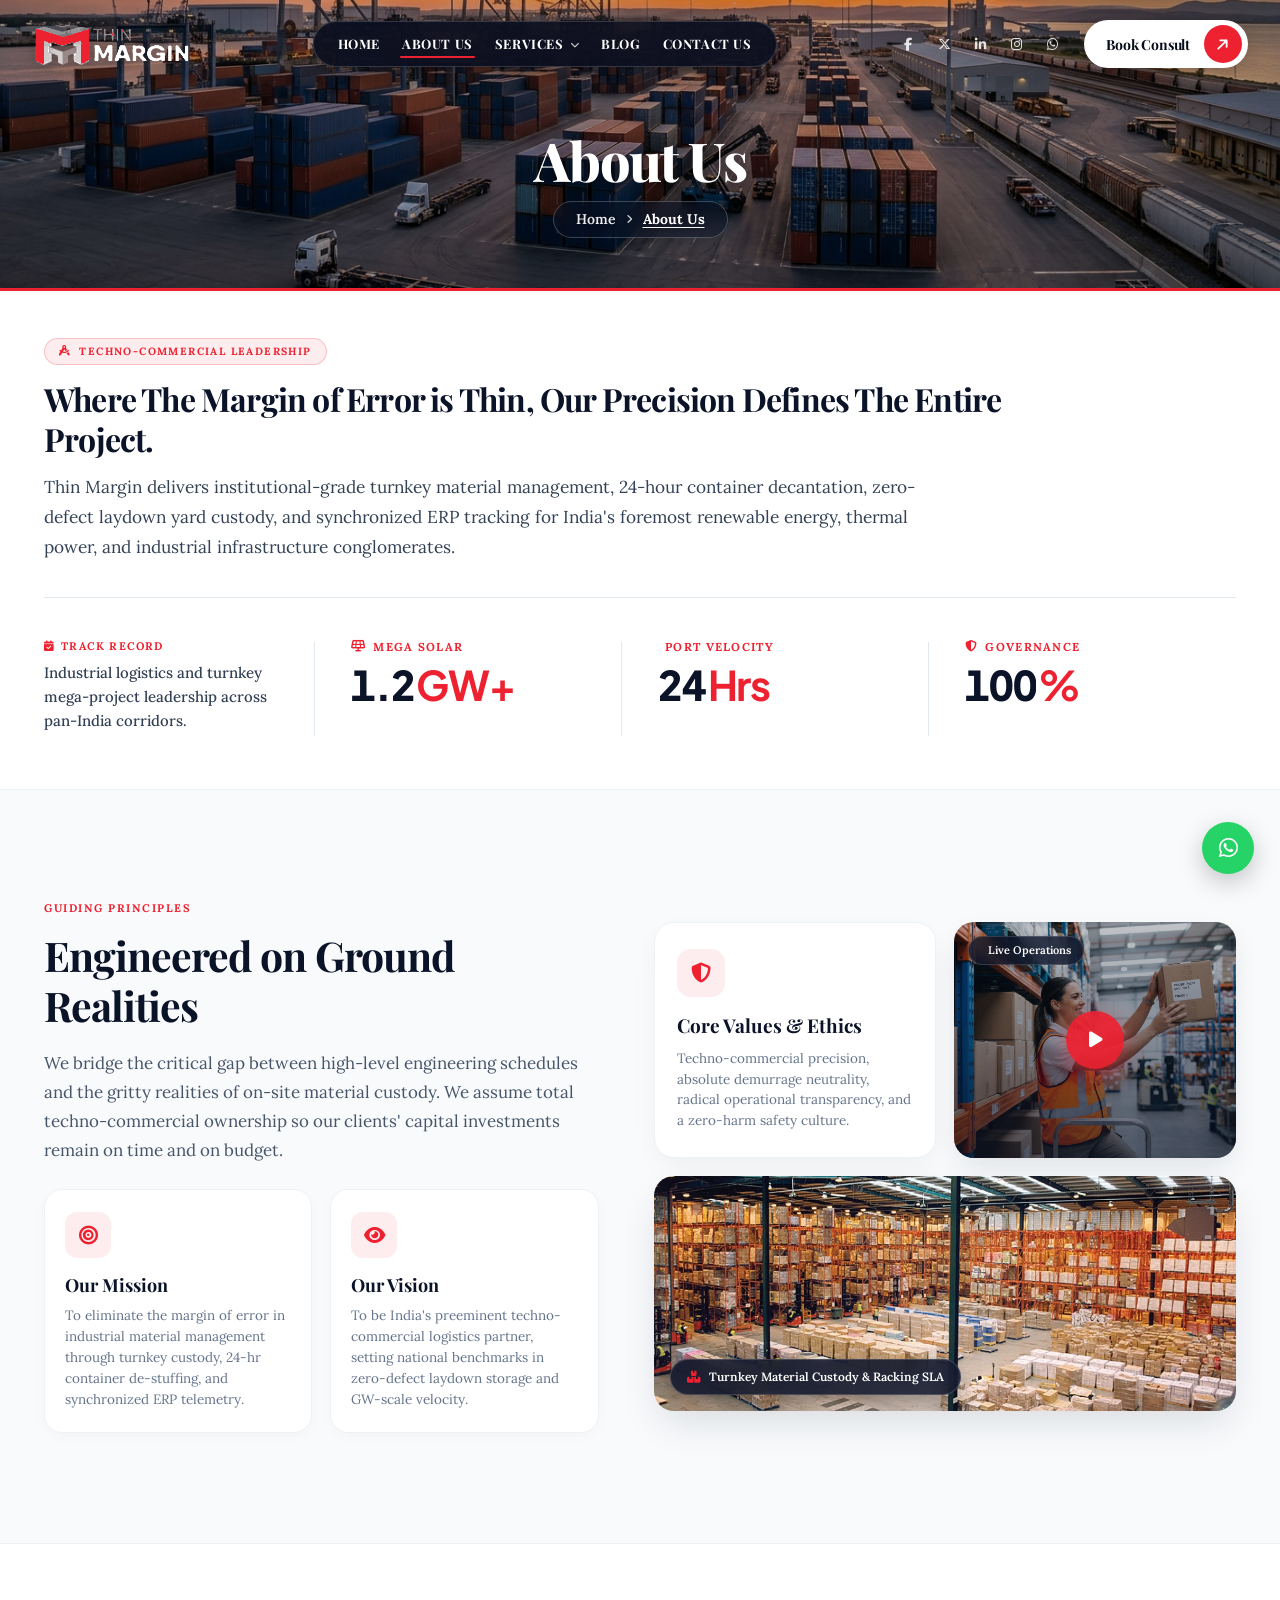
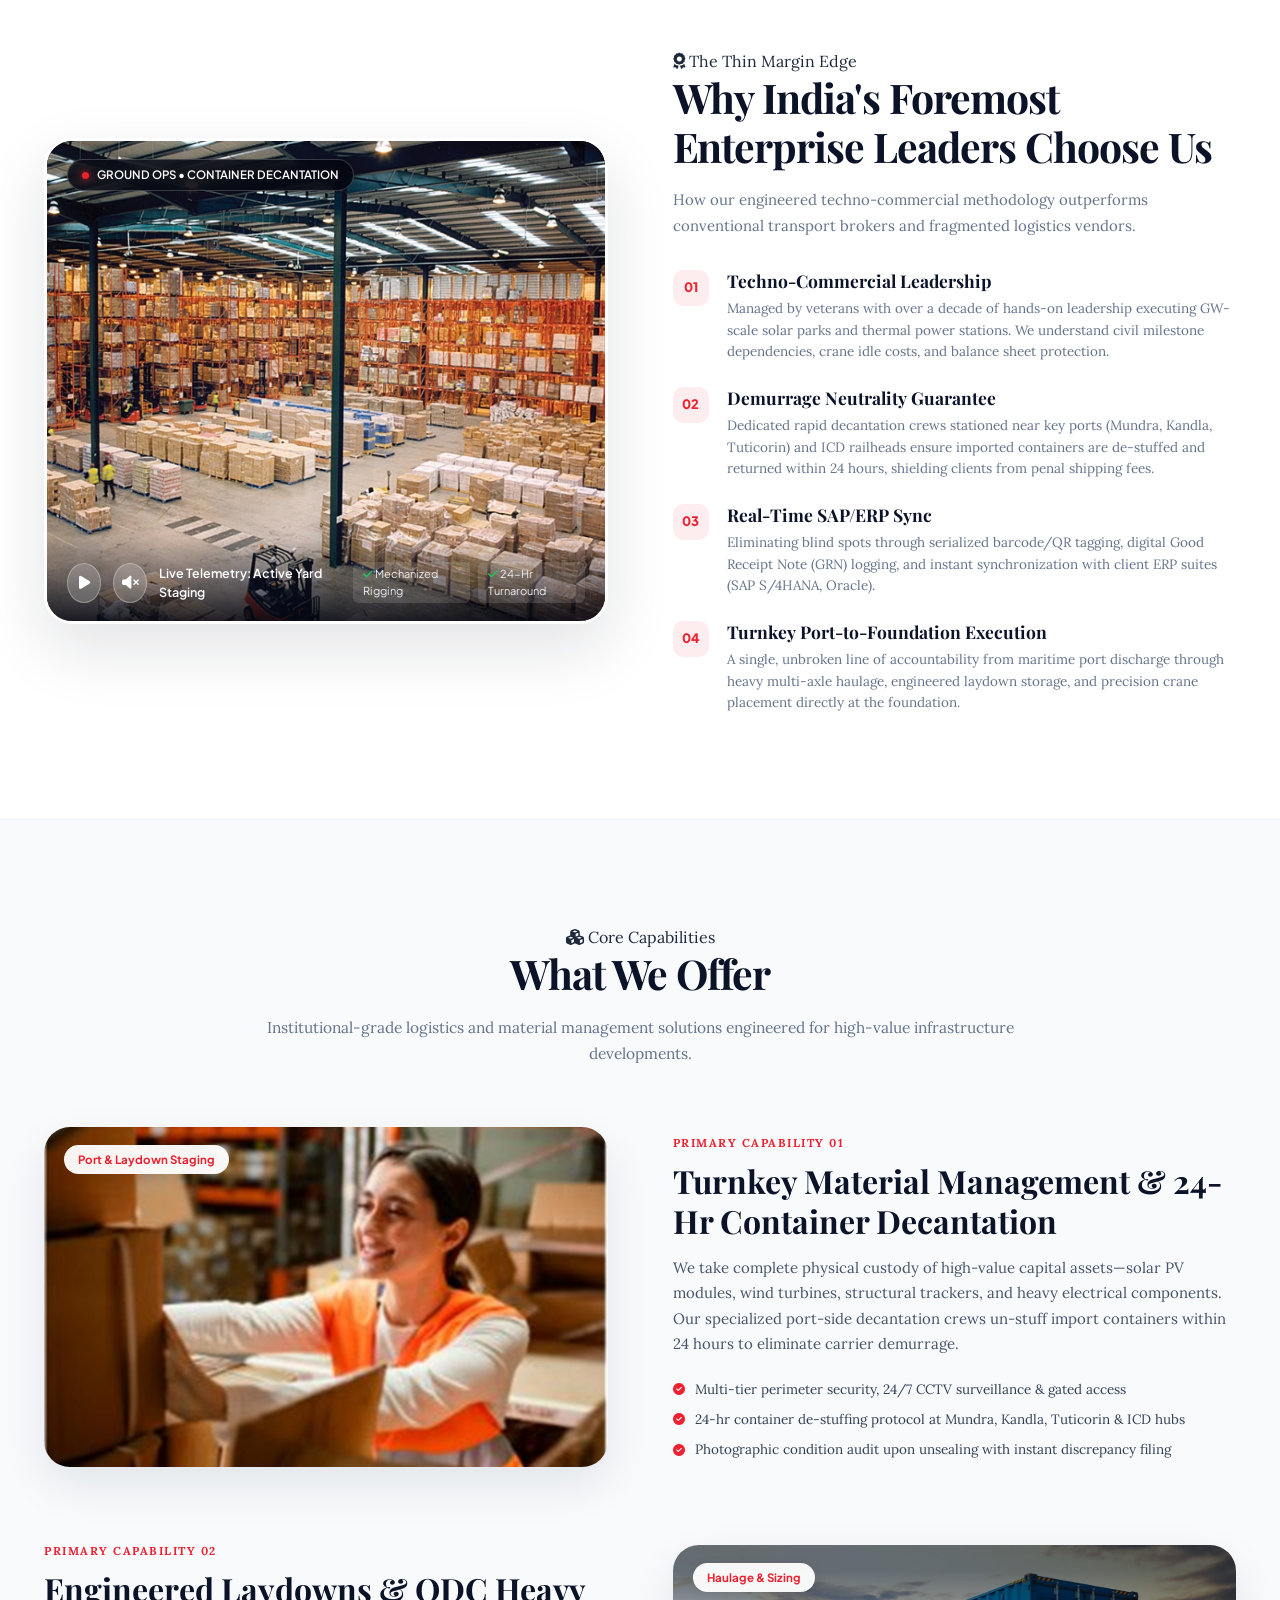
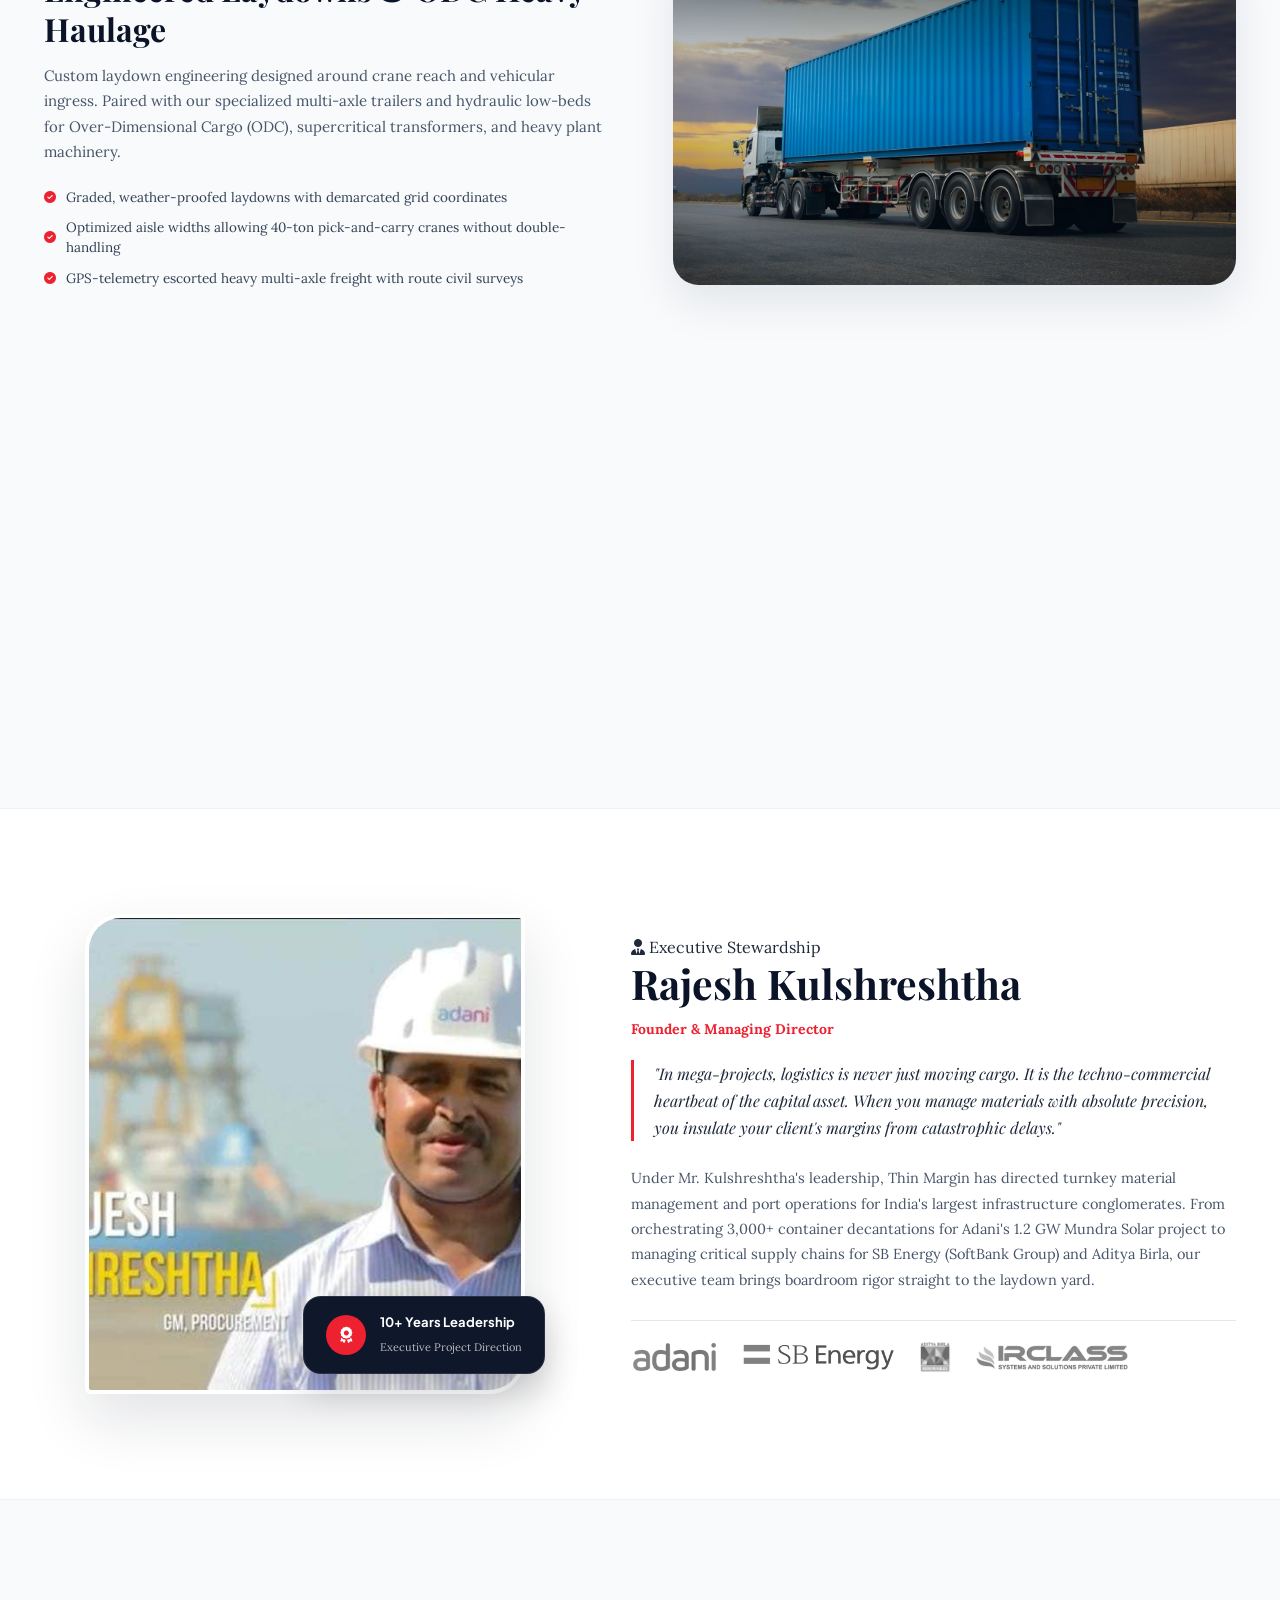
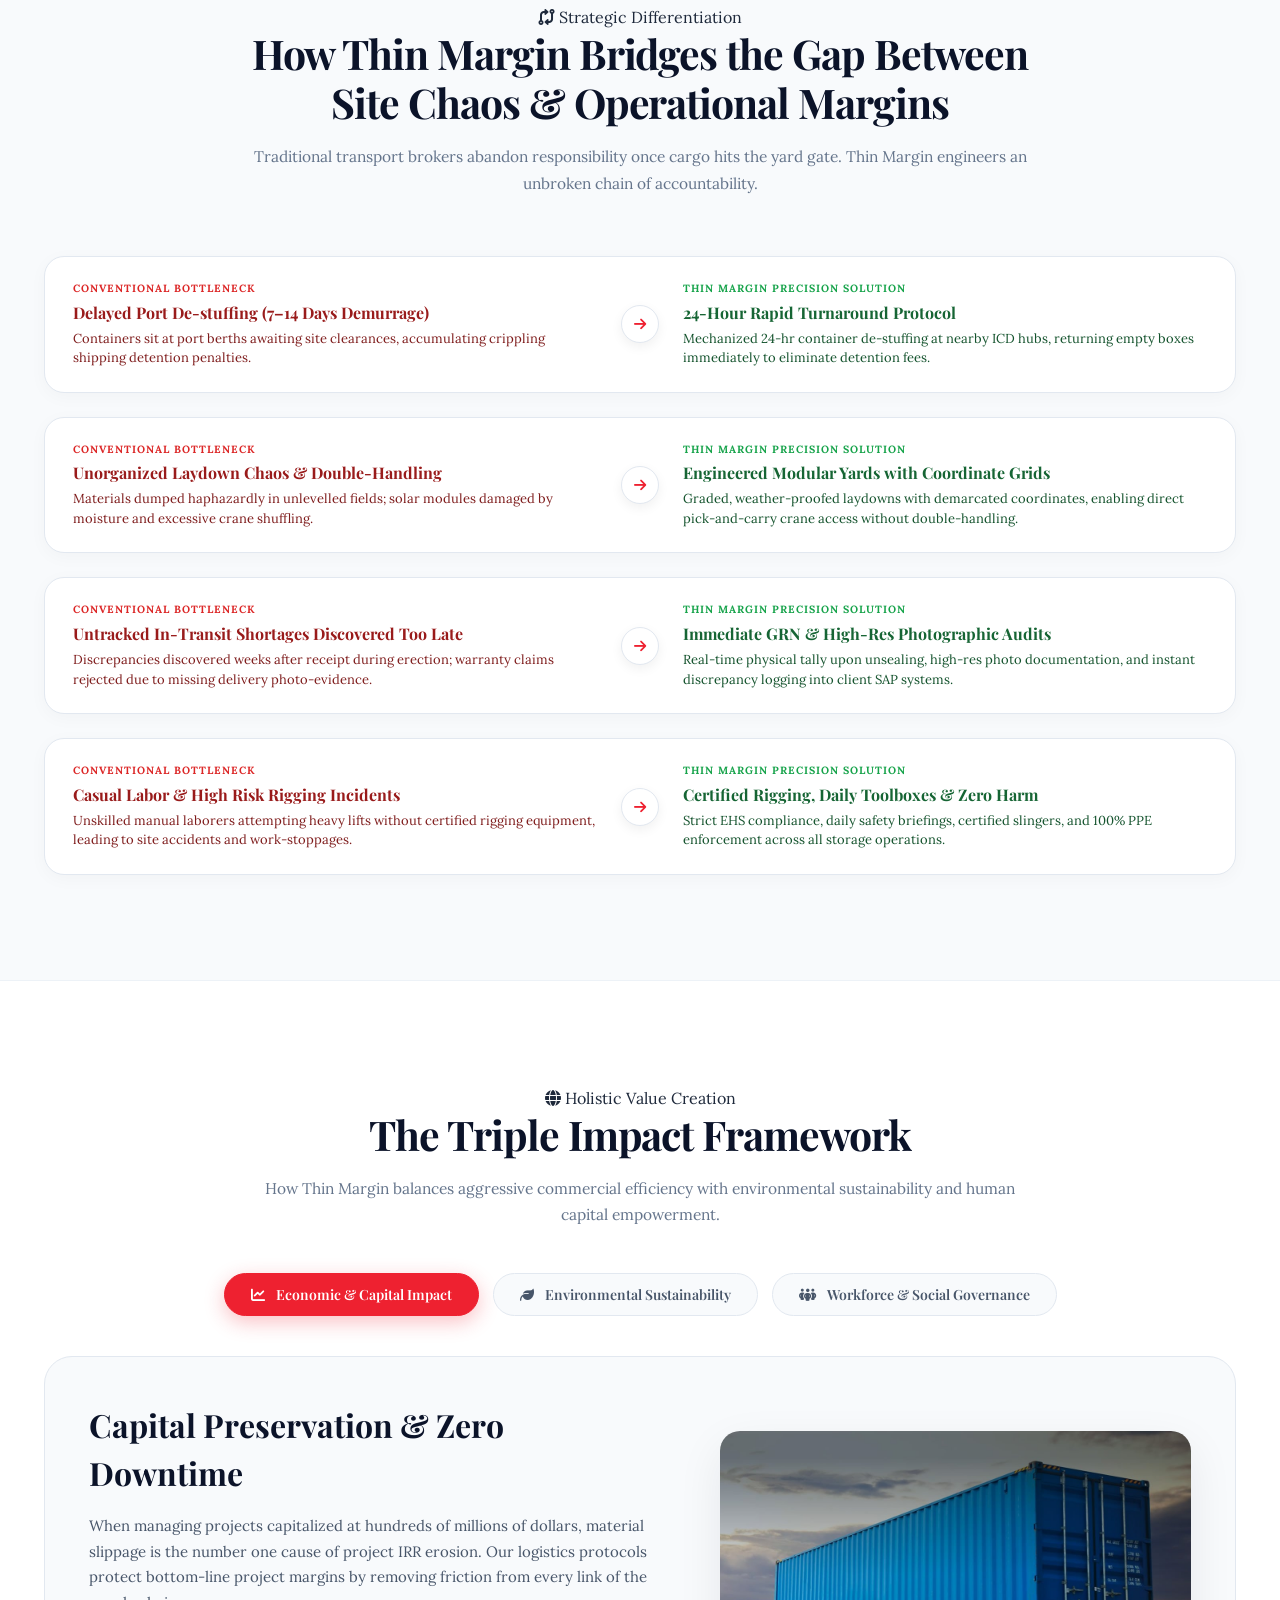
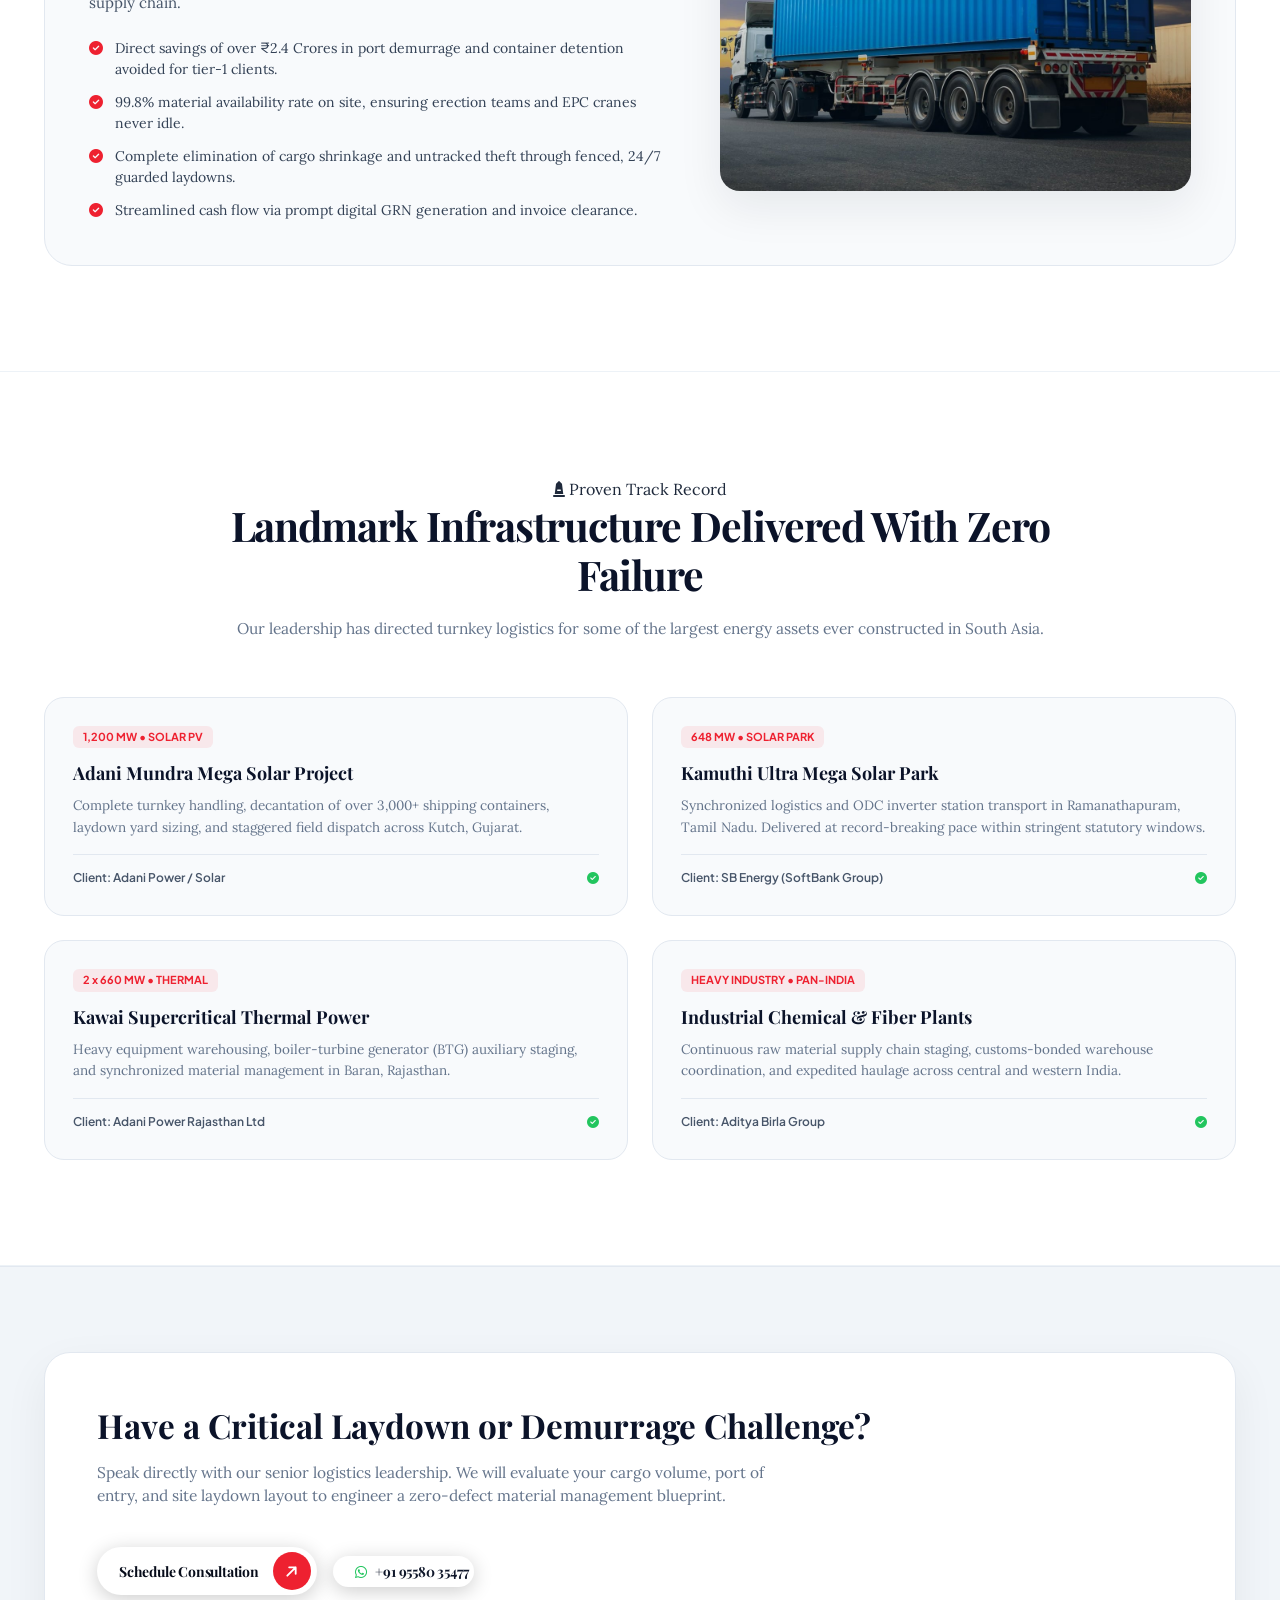
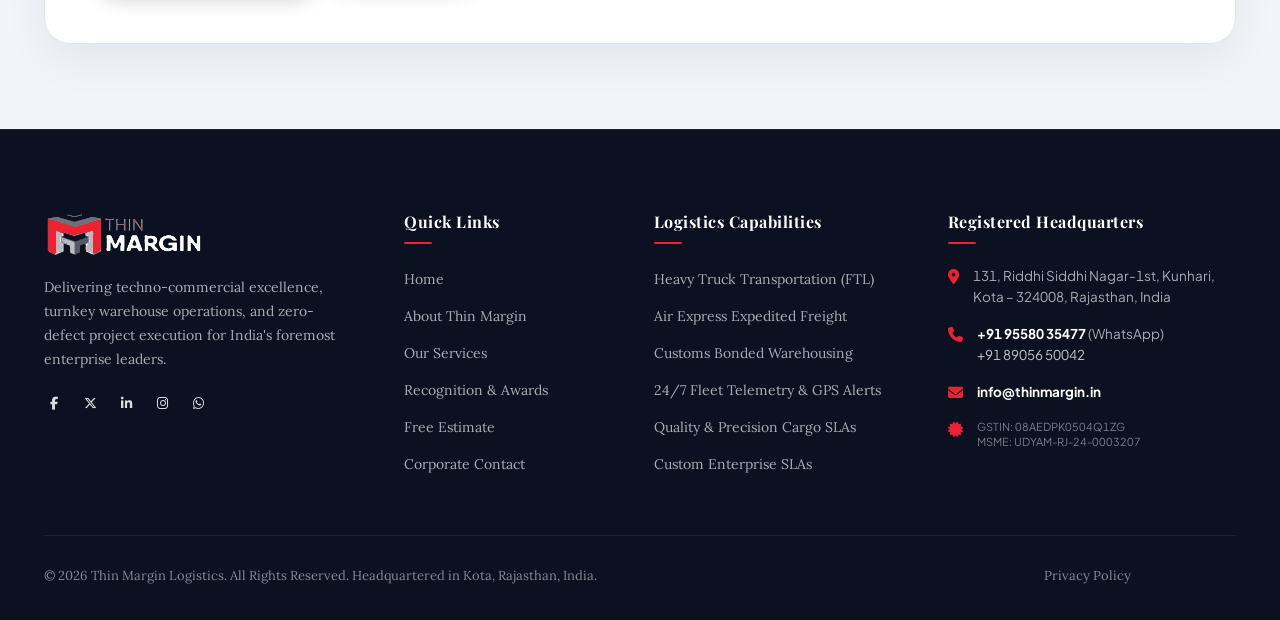
==== commit 194c1438: "feat: shorten topic headline, place Core Values & Ethics into bento grid, and remove bottom values b" ====
--- a/about.html
+++ b/about.html
@@ -18,8 +18,8 @@
   <link rel="stylesheet" href="https://cdnjs.cloudflare.com/ajax/libs/font-awesome/6.5.1/css/all.min.css" crossorigin="anonymous" referrerpolicy="no-referrer" />
 
   <!-- Main Stylesheet & Bespoke Panoramic About Page Styles -->
-  <link rel="stylesheet" href="assest/css/style.css?v=2.8">
-  <link rel="stylesheet" href="assest/css/about.css?v=2.8">
+  <link rel="stylesheet" href="assest/css/style.css?v=2.9">
+  <link rel="stylesheet" href="assest/css/about.css?v=2.9">
 </head>
 <body class="about-page">
 
@@ -258,7 +258,7 @@
           </div>
 
           <h2 class="mv-editorial-title">
-            Engineered on Ground Realities, <span class="title-highlight">Driven by Uncompromising Accountability.</span>
+            Engineered on Ground Realities
           </h2>
 
           <p class="mv-lead-desc">
@@ -290,33 +290,22 @@
 
           </div>
 
-          <!-- Core Values Anchor Banner -->
-          <div class="mv-values-banner">
-            <div class="values-icon-box">
-              <i class="fa-solid fa-shield-halved"></i>
-            </div>
-            <div class="values-text">
-              <span class="values-label">Core Values &amp; Ethics</span>
-              <p>Techno-commercial precision, absolute demurrage neutrality, radical operational transparency, and a zero-harm safety culture.</p>
-            </div>
-          </div>
-
         </div>
 
         <!-- Right Side: Multi-Cell Asymmetric Bento Visual Grid (Matches Reference Exactly) -->
         <div class="mv-bento-visual">
           
-          <!-- Top Row: Experience Trust Card + Operations Video Card -->
+          <!-- Top Row: Core Values & Ethics Card + Operations Video Card -->
           <div class="bento-top-row">
             
-            <!-- Bento Cell 1: 10+ Years Trust Card -->
+            <!-- Bento Cell 1: Core Values & Ethics -->
             <div class="bento-cell bento-trust-card">
               <div class="trust-icon-box">
-                <i class="fa-solid fa-award"></i>
+                <i class="fa-solid fa-shield-halved"></i>
               </div>
-              <h4 class="trust-number">10+ Years Of Excellence</h4>
+              <h4 class="trust-number">Core Values &amp; Ethics</h4>
               <p class="trust-text">
-                Trusted techno-commercial leaders delivering sustainable logistics solutions for over a decade.
+                Techno-commercial precision, absolute demurrage neutrality, radical operational transparency, and a zero-harm safety culture.
               </p>
             </div>
 
@@ -1048,6 +1037,6 @@
   </div>
 
   <!-- JavaScript Files -->
-  <script src="assest/js/about.js?v=2.8"></script>
+  <script src="assest/js/about.js?v=2.9"></script>
 </body>
 </html>
--- a/assest/css/about.css
+++ b/assest/css/about.css
@@ -456,7 +456,7 @@
   display: grid;
   grid-template-columns: 1fr 1fr;
   gap: 18px;
-  margin-bottom: 22px;
+  margin-bottom: 0;
 }
 
 .mv-dual-card {
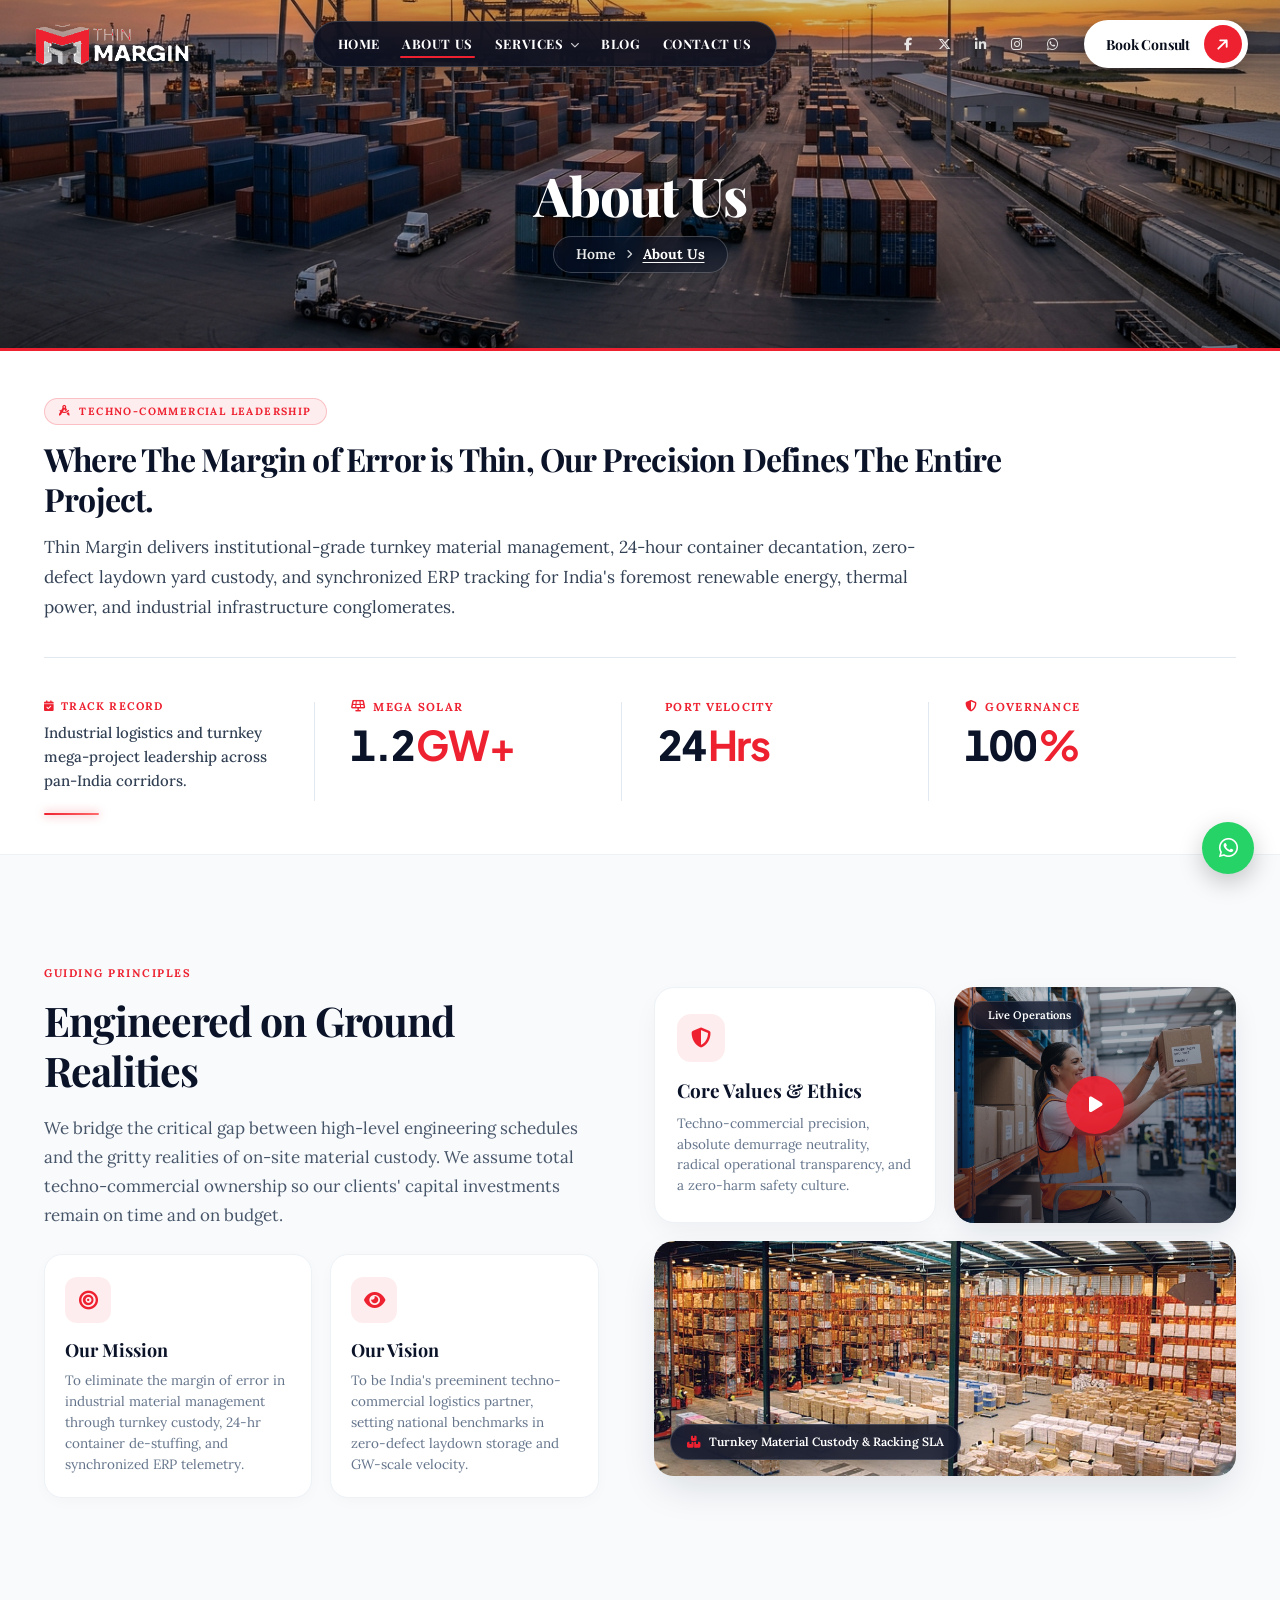
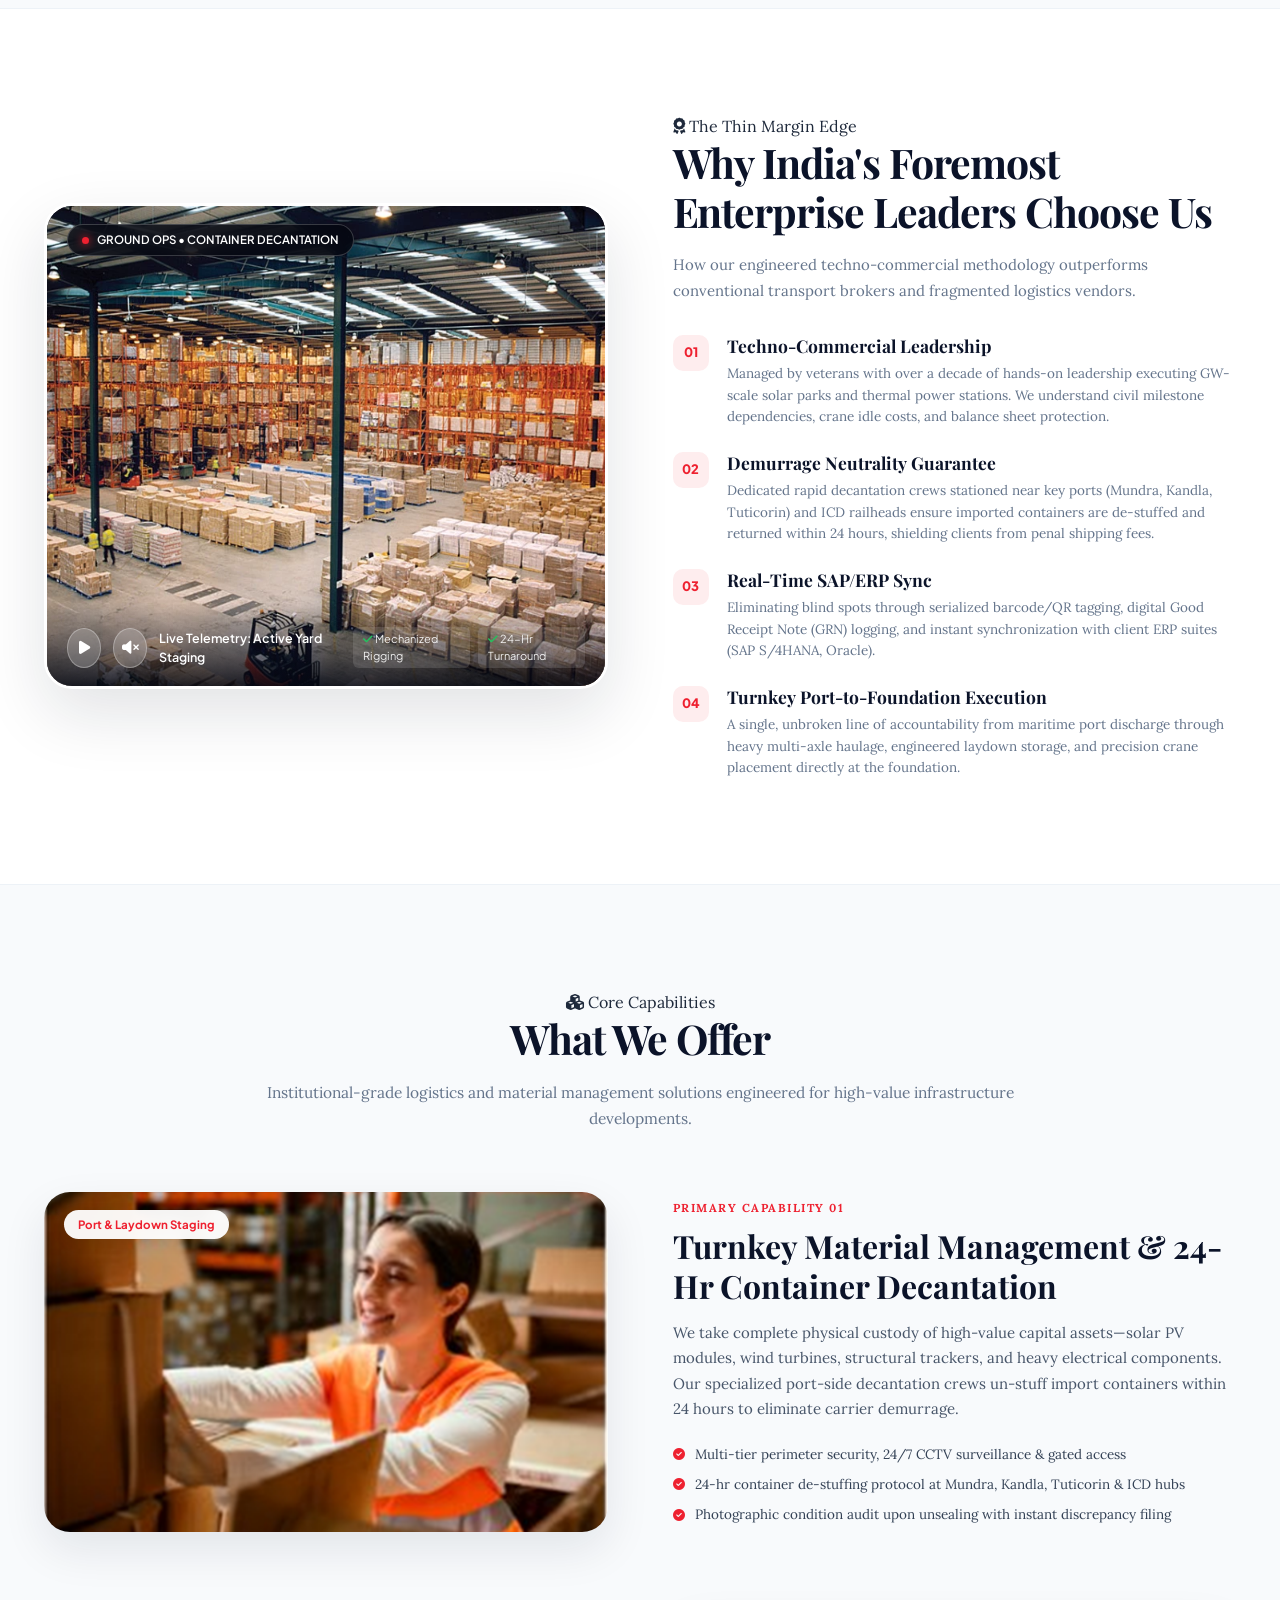
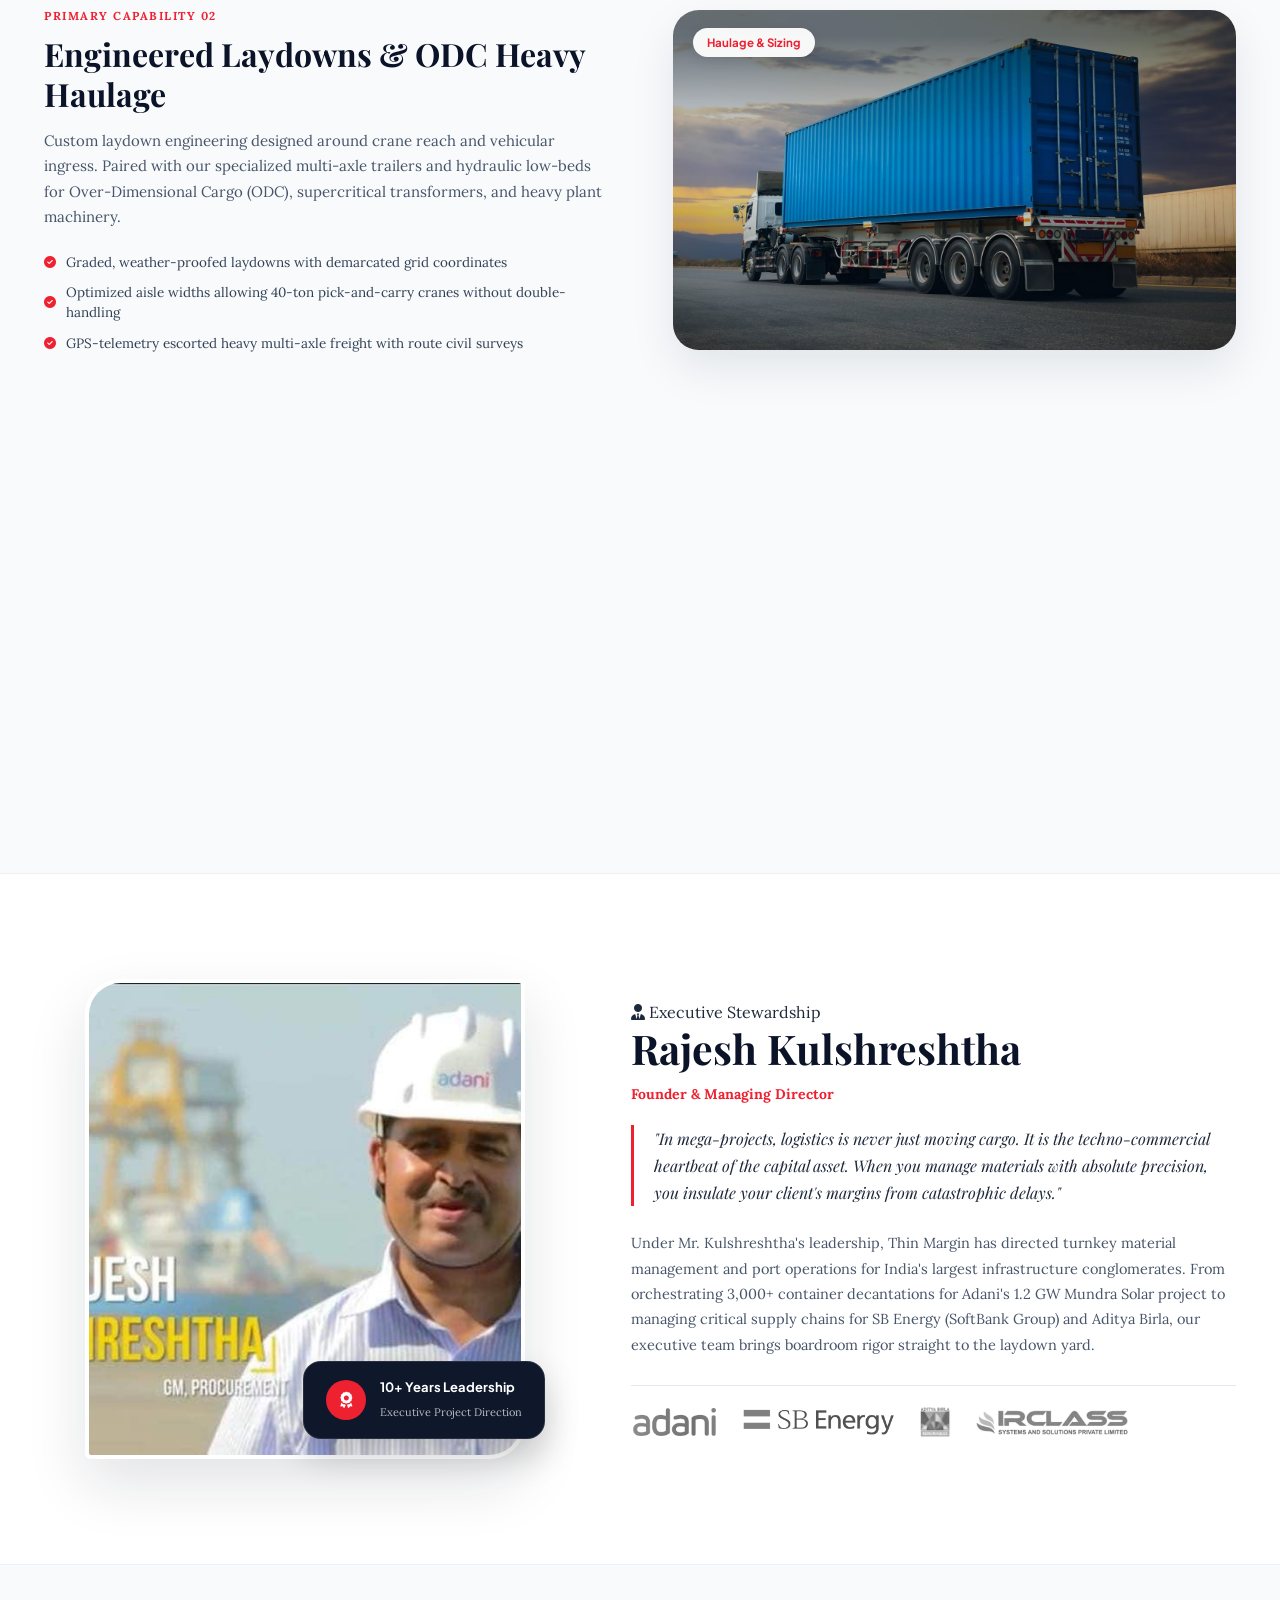
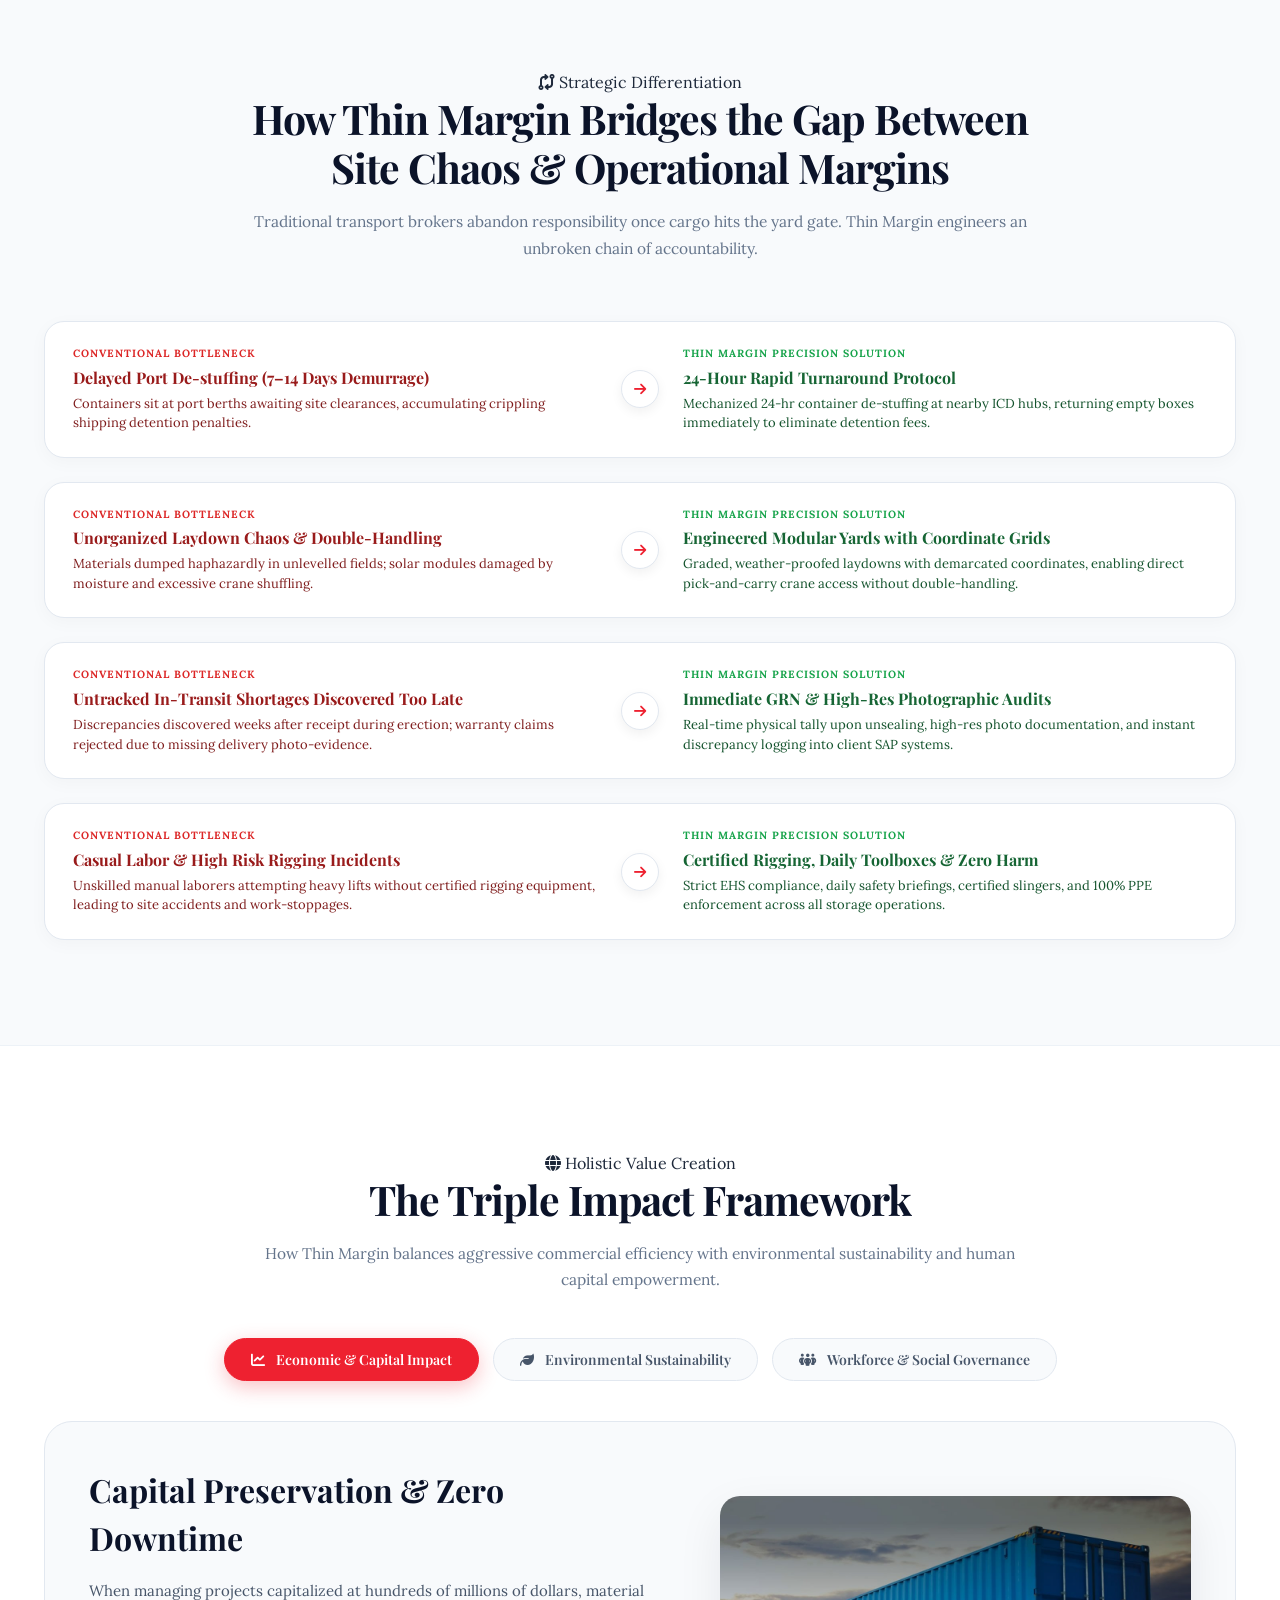
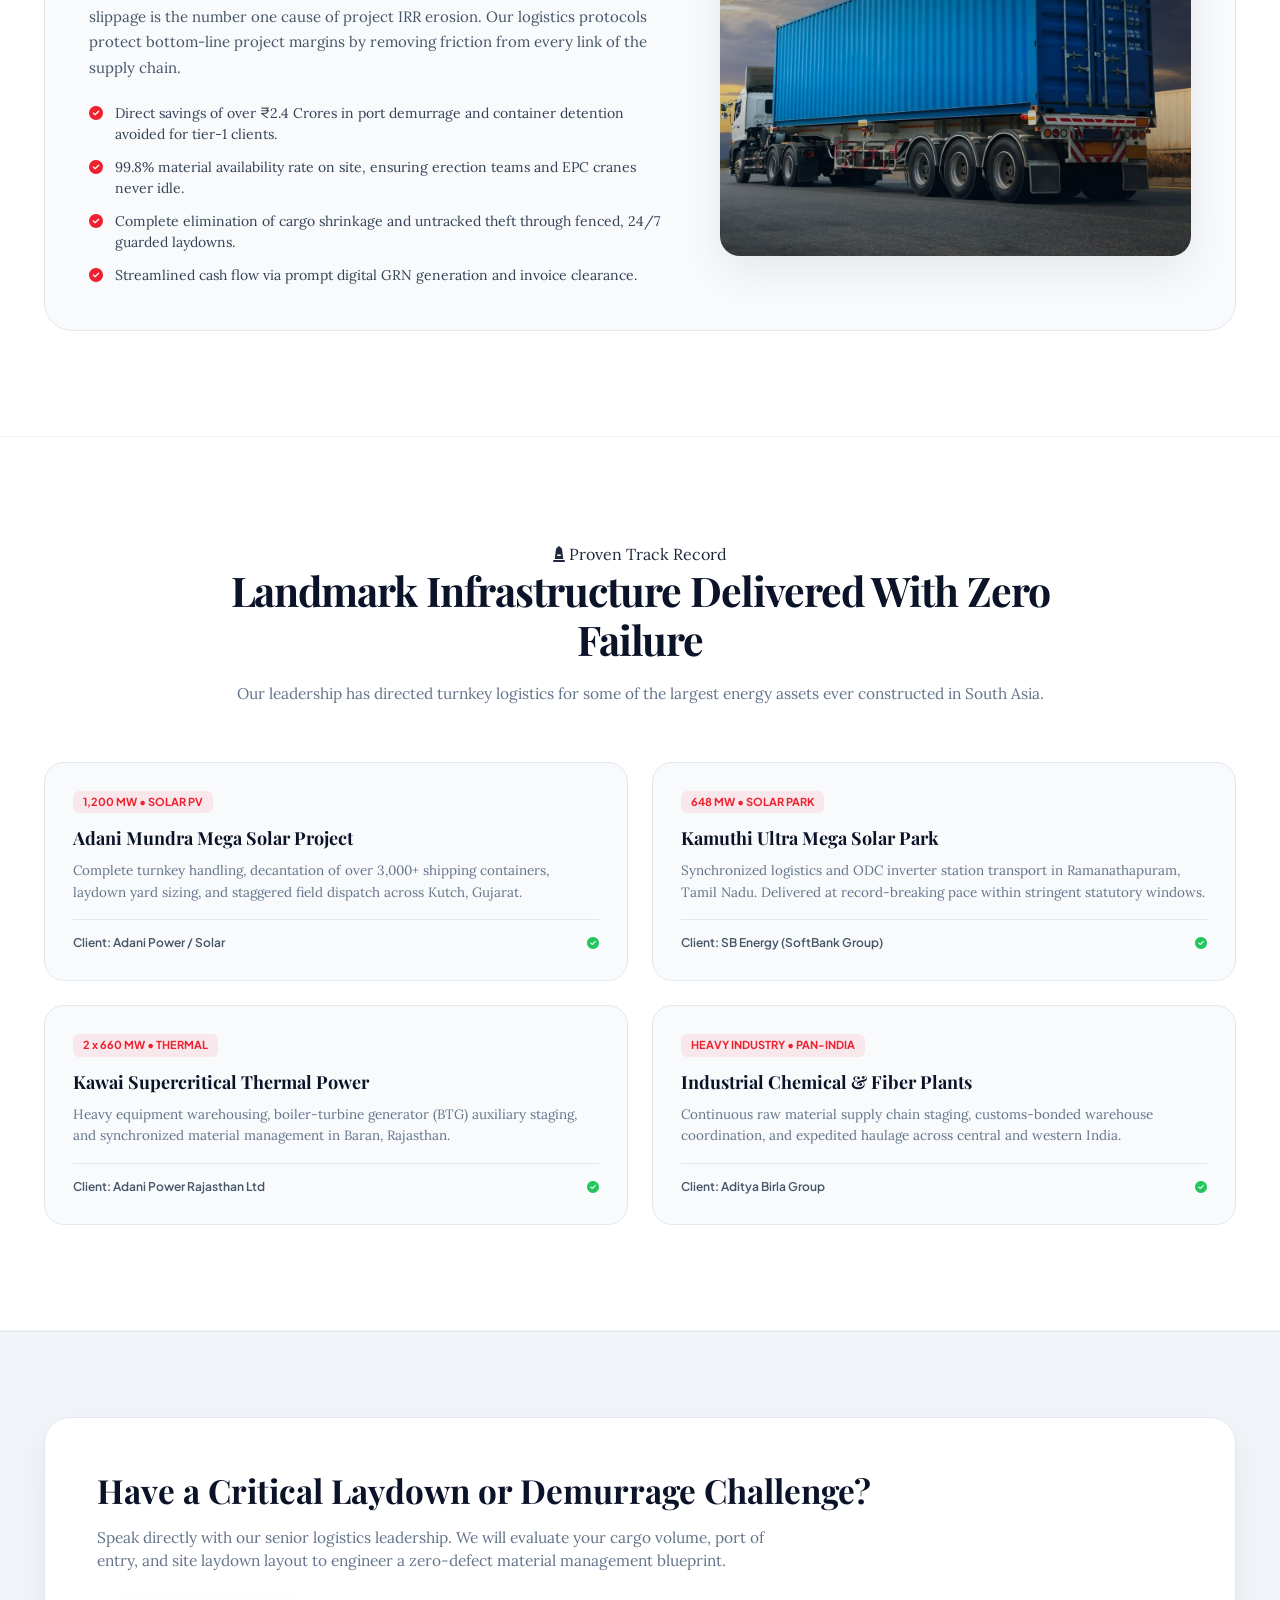
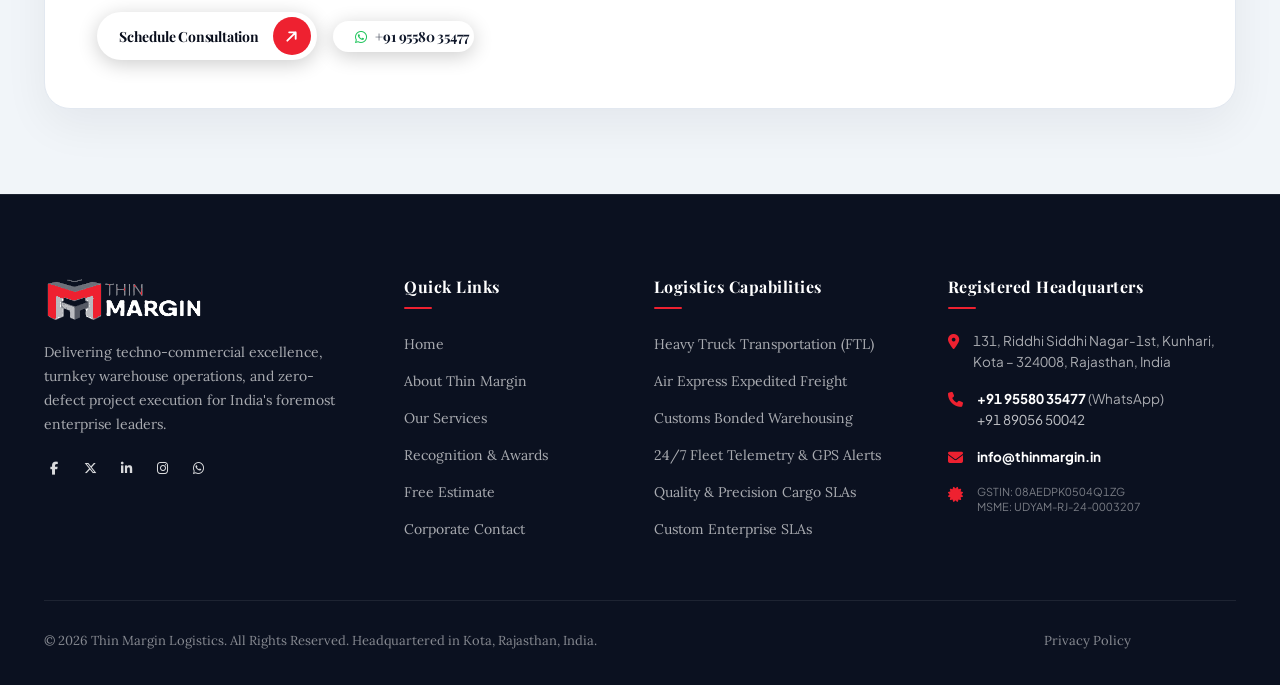
==== commit 362304a6: "feat: increase breadcrumb hero banner height, implement vertical 3D split-flap flip and slot-reel st" ====
--- a/about.html
+++ b/about.html
@@ -18,8 +18,8 @@
   <link rel="stylesheet" href="https://cdnjs.cloudflare.com/ajax/libs/font-awesome/6.5.1/css/all.min.css" crossorigin="anonymous" referrerpolicy="no-referrer" />
 
   <!-- Main Stylesheet & Bespoke Panoramic About Page Styles -->
-  <link rel="stylesheet" href="assest/css/style.css?v=2.9">
-  <link rel="stylesheet" href="assest/css/about.css?v=2.9">
+  <link rel="stylesheet" href="assest/css/style.css?v=3.0">
+  <link rel="stylesheet" href="assest/css/about.css?v=3.0">
 </head>
 <body class="about-page">
 
@@ -172,7 +172,7 @@
             <div class="metric-flip-face metric-flip-front">
               <span class="metric-kicker"><i class="fa-solid fa-calendar-check"></i> Track Record</span>
               <div class="fluid-metric-number" data-target="10" data-decimals="0" data-suffix="+" data-unit="Years">
-                <span class="metric-val">0</span><span class="metric-accent">+</span> <span class="metric-unit">Years</span>
+                <span class="metric-val-wrap"><span class="metric-val">0</span></span><span class="metric-accent">+</span> <span class="metric-unit">Years</span>
               </div>
             </div>
             <!-- BACK: Clean Editorial Description in Place -->
@@ -190,7 +190,7 @@
             <div class="metric-flip-face metric-flip-front">
               <span class="metric-kicker"><i class="fa-solid fa-solar-panel"></i> Mega Solar</span>
               <div class="fluid-metric-number" data-target="1.2" data-decimals="1" data-suffix="GW+" data-unit="">
-                <span class="metric-val">0.0</span><span class="metric-accent">GW+</span>
+                <span class="metric-val-wrap"><span class="metric-val">0.0</span></span><span class="metric-accent">GW+</span>
               </div>
             </div>
             <!-- BACK: Clean Editorial Description in Place -->
@@ -208,7 +208,7 @@
             <div class="metric-flip-face metric-flip-front">
               <span class="metric-kicker"><i class="fa-solid fa-stopwatch-24"></i> Port Velocity</span>
               <div class="fluid-metric-number" data-target="24" data-decimals="0" data-suffix="Hrs" data-unit="">
-                <span class="metric-val">0</span><span class="metric-accent">Hrs</span>
+                <span class="metric-val-wrap"><span class="metric-val">0</span></span><span class="metric-accent">Hrs</span>
               </div>
             </div>
             <!-- BACK: Clean Editorial Description in Place -->
@@ -226,7 +226,7 @@
             <div class="metric-flip-face metric-flip-front">
               <span class="metric-kicker"><i class="fa-solid fa-shield-halved"></i> Governance</span>
               <div class="fluid-metric-number" data-target="100" data-decimals="0" data-suffix="%" data-unit="">
-                <span class="metric-val">0</span><span class="metric-accent">%</span>
+                <span class="metric-val-wrap"><span class="metric-val">0</span></span><span class="metric-accent">%</span>
               </div>
             </div>
             <!-- BACK: Clean Editorial Description in Place -->
@@ -1037,6 +1037,6 @@
   </div>
 
   <!-- JavaScript Files -->
-  <script src="assest/js/about.js?v=2.9"></script>
+  <script src="assest/js/about.js?v=3.0"></script>
 </body>
 </html>
--- a/assest/css/about.css
+++ b/assest/css/about.css
@@ -41,8 +41,8 @@
     linear-gradient(rgba(0, 0, 0, 0.18), rgba(0, 0, 0, 0.28)),
     url('../images/about_hero_logistics.jpg') center center / cover no-repeat;
   color: #ffffff;
-  padding: 130px 44px 50px;
-  min-height: 260px;
+  padding: 165px 44px 75px;
+  min-height: 350px;
   display: flex;
   align-items: center;
   justify-content: center;
@@ -186,9 +186,9 @@
 }
 
 .fluid-metric-flip-col {
-  perspective: 1200px;
-  min-height: 110px;
-  height: 110px;
+  perspective: 1400px;
+  min-height: 115px;
+  height: 115px;
   position: relative;
   cursor: pointer;
   outline: none;
@@ -197,6 +197,26 @@
   box-shadow: none !important;
   border-radius: 0 !important;
   padding: 0 16px 0 0;
+}
+
+/* Luminous laser accent underline when active/flipping */
+.fluid-metric-flip-col::before {
+  content: '';
+  position: absolute;
+  bottom: -6px;
+  left: 0;
+  width: 0;
+  height: 2.5px;
+  background: linear-gradient(90deg, var(--color-accent), #ff6b6b);
+  border-radius: 2px;
+  box-shadow: 0 0 10px rgba(238, 33, 48, 0.65);
+  transition: width 0.45s cubic-bezier(0.16, 1, 0.3, 1);
+  z-index: 3;
+}
+
+.fluid-metric-flip-col:hover::before,
+.fluid-metric-flip-col.auto-flipped::before {
+  width: 55px;
 }
 
 /* Elegant vertical hairline divider between editorial columns, NO BOX */
@@ -215,17 +235,17 @@
   width: 100%;
   height: 100%;
   transform-style: preserve-3d;
-  transition: transform 0.75s cubic-bezier(0.25, 1, 0.5, 1);
+  transition: transform 0.8s cubic-bezier(0.34, 1.25, 0.64, 1);
   background: transparent !important;
   border: none !important;
   box-shadow: none !important;
   border-radius: 0 !important;
 }
 
-/* Flip state on hover or automatic sequence */
+/* Vertical 3D Split-Flap Flip on hover or automatic sequence */
 .fluid-metric-flip-col:hover .metric-flip-inner,
 .fluid-metric-flip-col.auto-flipped .metric-flip-inner {
-  transform: rotateY(180deg);
+  transform: rotateX(180deg);
 }
 
 .metric-flip-face {
@@ -250,7 +270,7 @@
 /* Front Face: Title & Number Only (NO BOX CONTAINER) */
 .metric-flip-front {
   z-index: 2;
-  transform: rotateY(0deg);
+  transform: rotateX(0deg);
 }
 
 .metric-kicker {
@@ -268,7 +288,7 @@
 
 .fluid-metric-number {
   font-family: 'Plus Jakarta Sans', sans-serif;
-  font-size: clamp(2.3rem, 3.2vw, 3rem);
+  font-size: clamp(2.3rem, 3.2vw, 3.05rem);
   font-weight: 800;
   color: #0b1329;
   line-height: 1;
@@ -278,15 +298,13 @@
   display: inline-flex;
   align-items: baseline;
   gap: 2px;
-  perspective: 700px;
+  overflow: hidden;
 }
 
 .fluid-metric-number .metric-val-wrap {
   display: inline-flex;
   align-items: baseline;
-  perspective: 600px;
-  transform-style: preserve-3d;
-  height: 1.12em;
+  height: 1.15em;
   overflow: hidden;
   position: relative;
   vertical-align: bottom;
@@ -296,29 +314,31 @@
   display: inline-block;
   font-variant-numeric: tabular-nums;
   letter-spacing: -0.03em;
-  transform-origin: center center -0.55em;
   will-change: transform, opacity;
-  transition: transform 0.45s cubic-bezier(0.16, 1, 0.3, 1), opacity 0.35s ease;
-}
-
-/* 3D Cylindrical Tumbling / Rotating Types Animation */
-.fluid-metric-number.rotating-roll .metric-val {
-  animation: roll3DDigit 0.65s cubic-bezier(0.2, 0.9, 0.4, 1.15) forwards;
-}
-
-@keyframes roll3DDigit {
+  transition: color 0.35s ease;
+}
+
+/* Dynamic Slot Reel Spring Animation Effect */
+.fluid-metric-number.slot-reel-anim .metric-val {
+  animation: slotReelSpring 0.75s cubic-bezier(0.2, 0.9, 0.3, 1.25) forwards;
+}
+
+@keyframes slotReelSpring {
   0% {
-    transform: rotateX(85deg) translateY(70%);
-    opacity: 0.15;
-    filter: blur(2px);
-  }
-  50% {
-    transform: rotateX(-16deg) translateY(-10%);
+    transform: translateY(115%) scale(0.9);
+    opacity: 0.1;
+    filter: blur(3px);
+  }
+  60% {
+    transform: translateY(-8%) scale(1.06);
     opacity: 0.95;
     filter: blur(0);
   }
+  85% {
+    transform: translateY(3%) scale(0.98);
+  }
   100% {
-    transform: rotateX(0deg) translateY(0);
+    transform: translateY(0) scale(1);
     opacity: 1;
     filter: blur(0);
   }
@@ -326,7 +346,7 @@
 
 .fluid-metric-number.counting .metric-val {
   color: var(--color-accent);
-  text-shadow: 0 4px 16px rgba(238, 33, 48, 0.3);
+  text-shadow: 0 4px 18px rgba(238, 33, 48, 0.35);
 }
 
 .fluid-metric-number.counted .metric-val {
@@ -334,9 +354,22 @@
   text-shadow: none;
 }
 
+.fluid-metric-number.counted .metric-accent {
+  display: inline-block;
+  animation: accentSpringPop 0.6s cubic-bezier(0.34, 1.56, 0.64, 1);
+}
+
+@keyframes accentSpringPop {
+  0% { transform: scale(1); }
+  50% { transform: scale(1.3); color: #0b1329; }
+  100% { transform: scale(1); color: var(--color-accent); }
+}
+
 .fluid-metric-number .metric-accent {
   color: var(--color-accent);
   font-weight: 700;
+  display: inline-block;
+  transform-origin: center center;
 }
 
 .fluid-metric-number .metric-unit {
@@ -353,7 +386,7 @@
 
 /* Back Face: Description Only in Same Position (NO BOX CONTAINER) */
 .metric-flip-back {
-  transform: rotateY(180deg);
+  transform: rotateX(180deg);
   z-index: 1;
 }
 
@@ -1718,8 +1751,8 @@
 
 @media (max-width: 768px) {
   .about-panoramic-hero {
-    padding: 140px 20px 60px;
-    min-height: 280px;
+    padding: 155px 20px 75px;
+    min-height: 310px;
   }
   .about-intro-section,
   .mv-editorial-section,
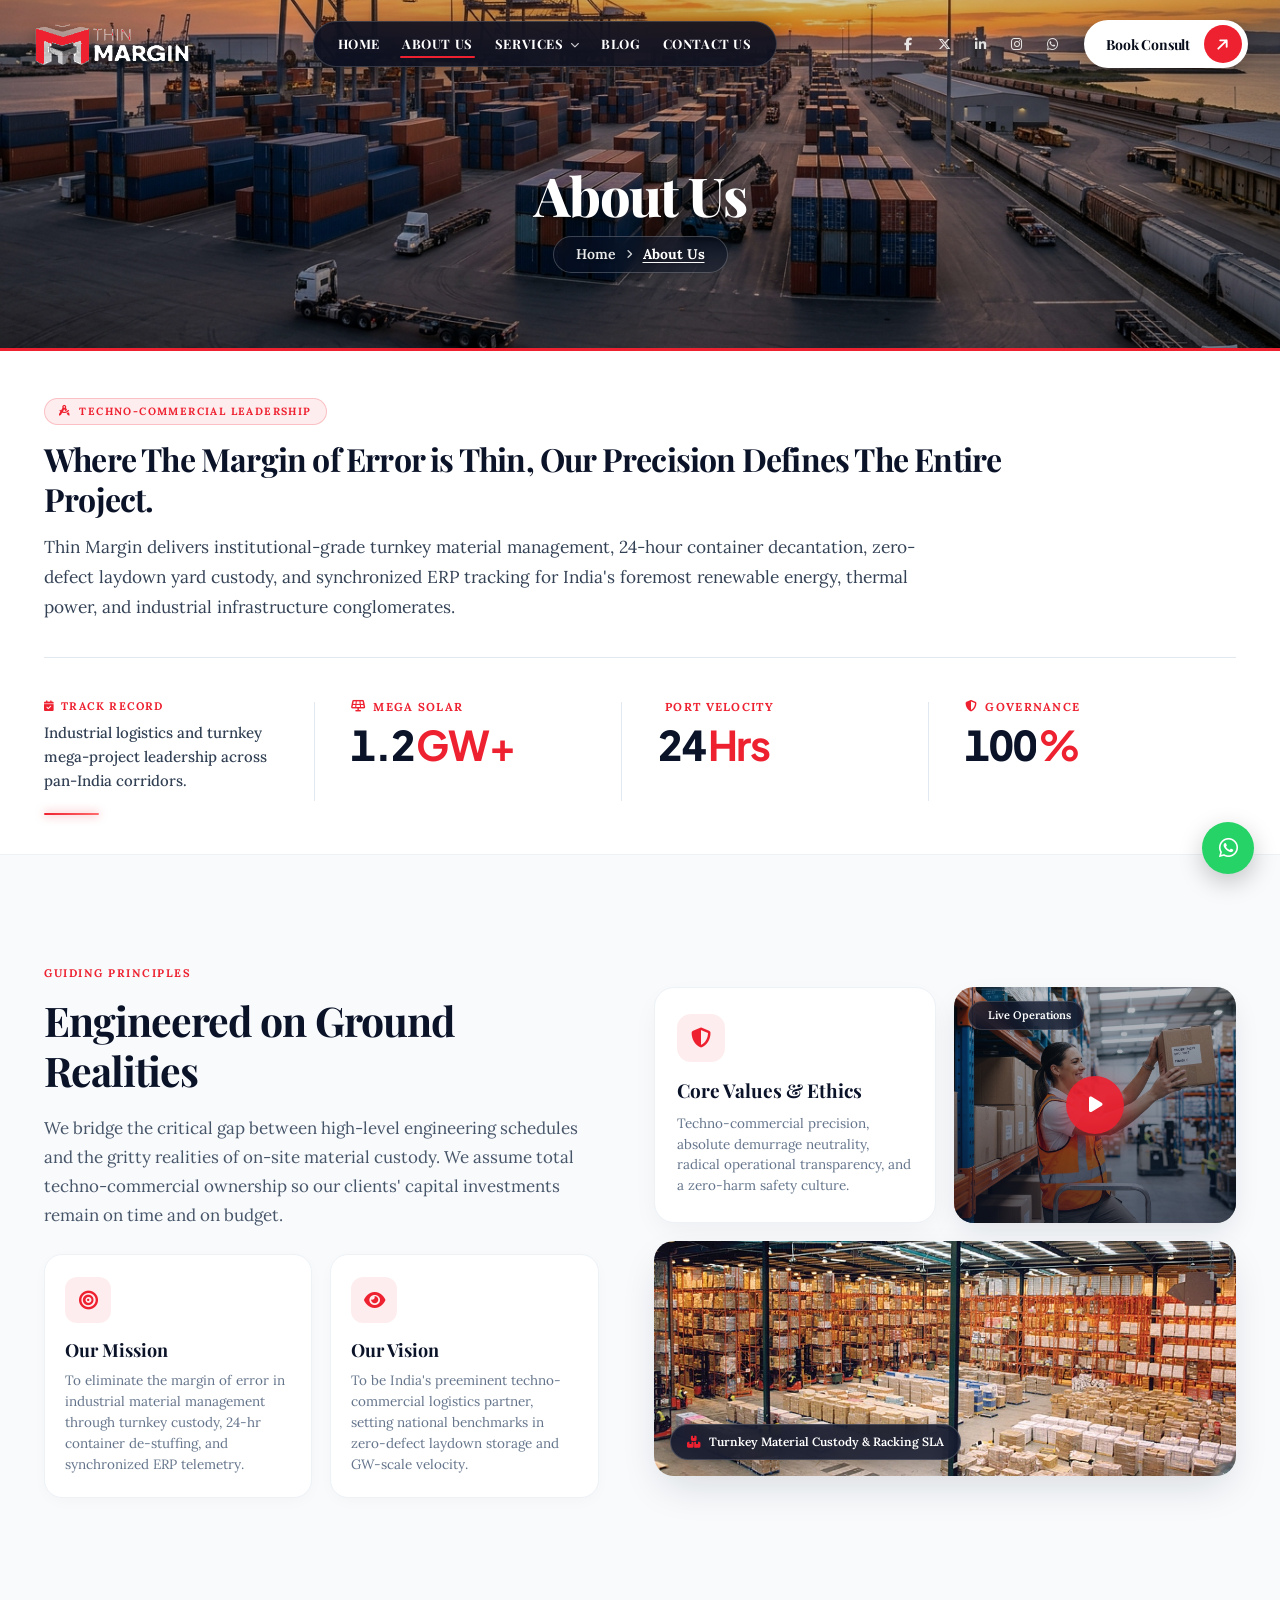
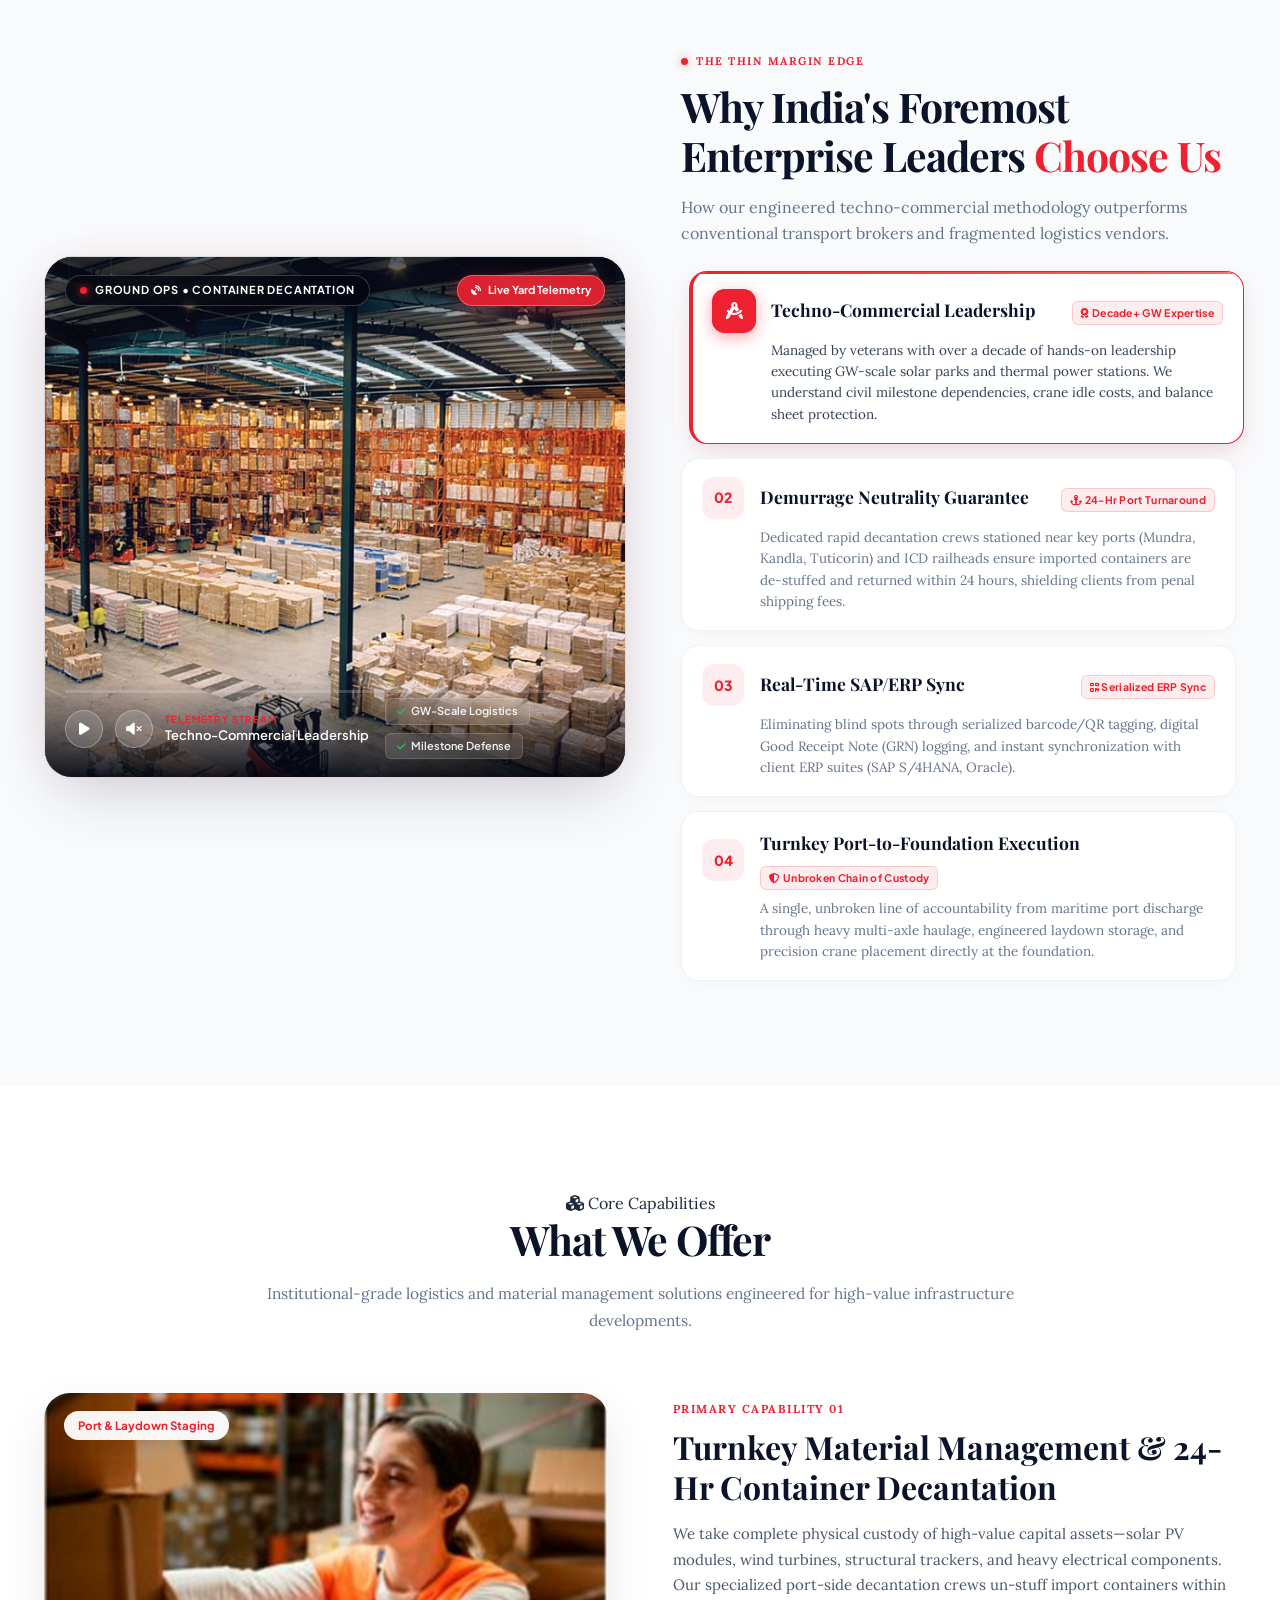
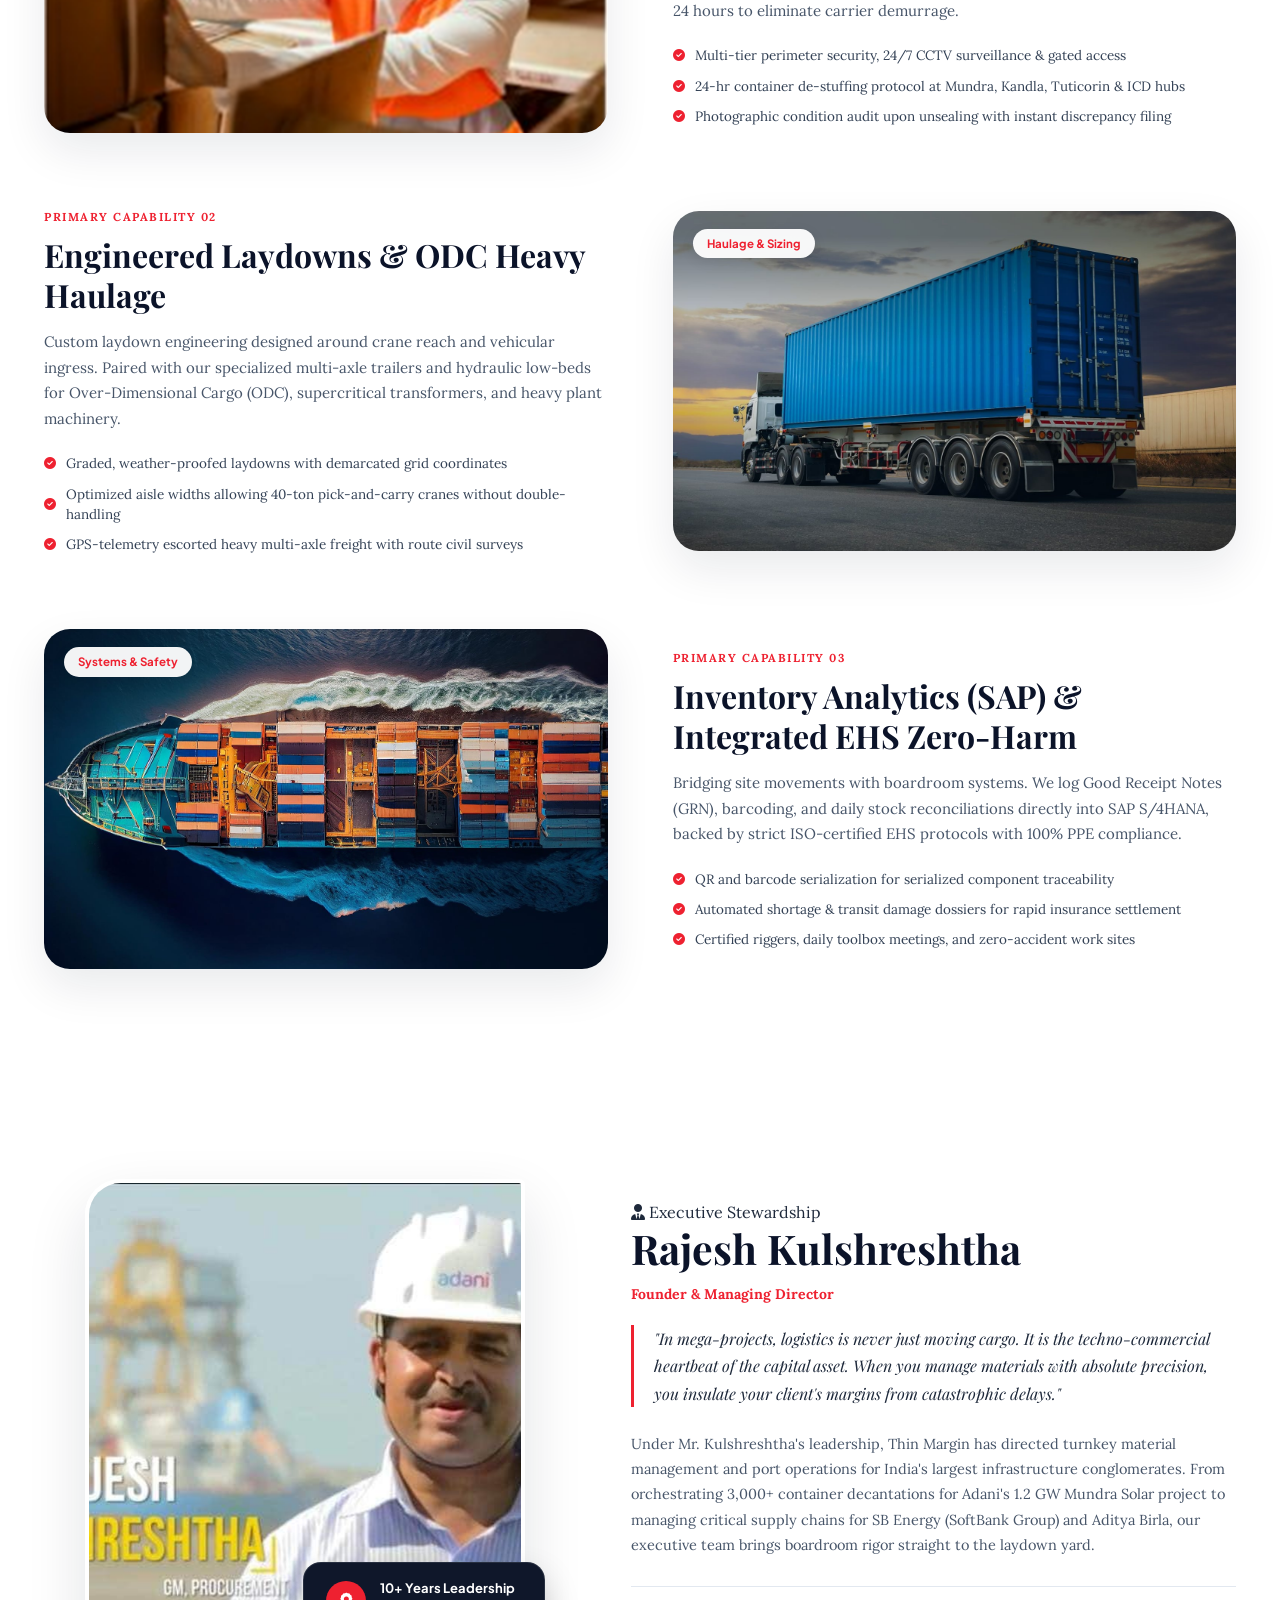
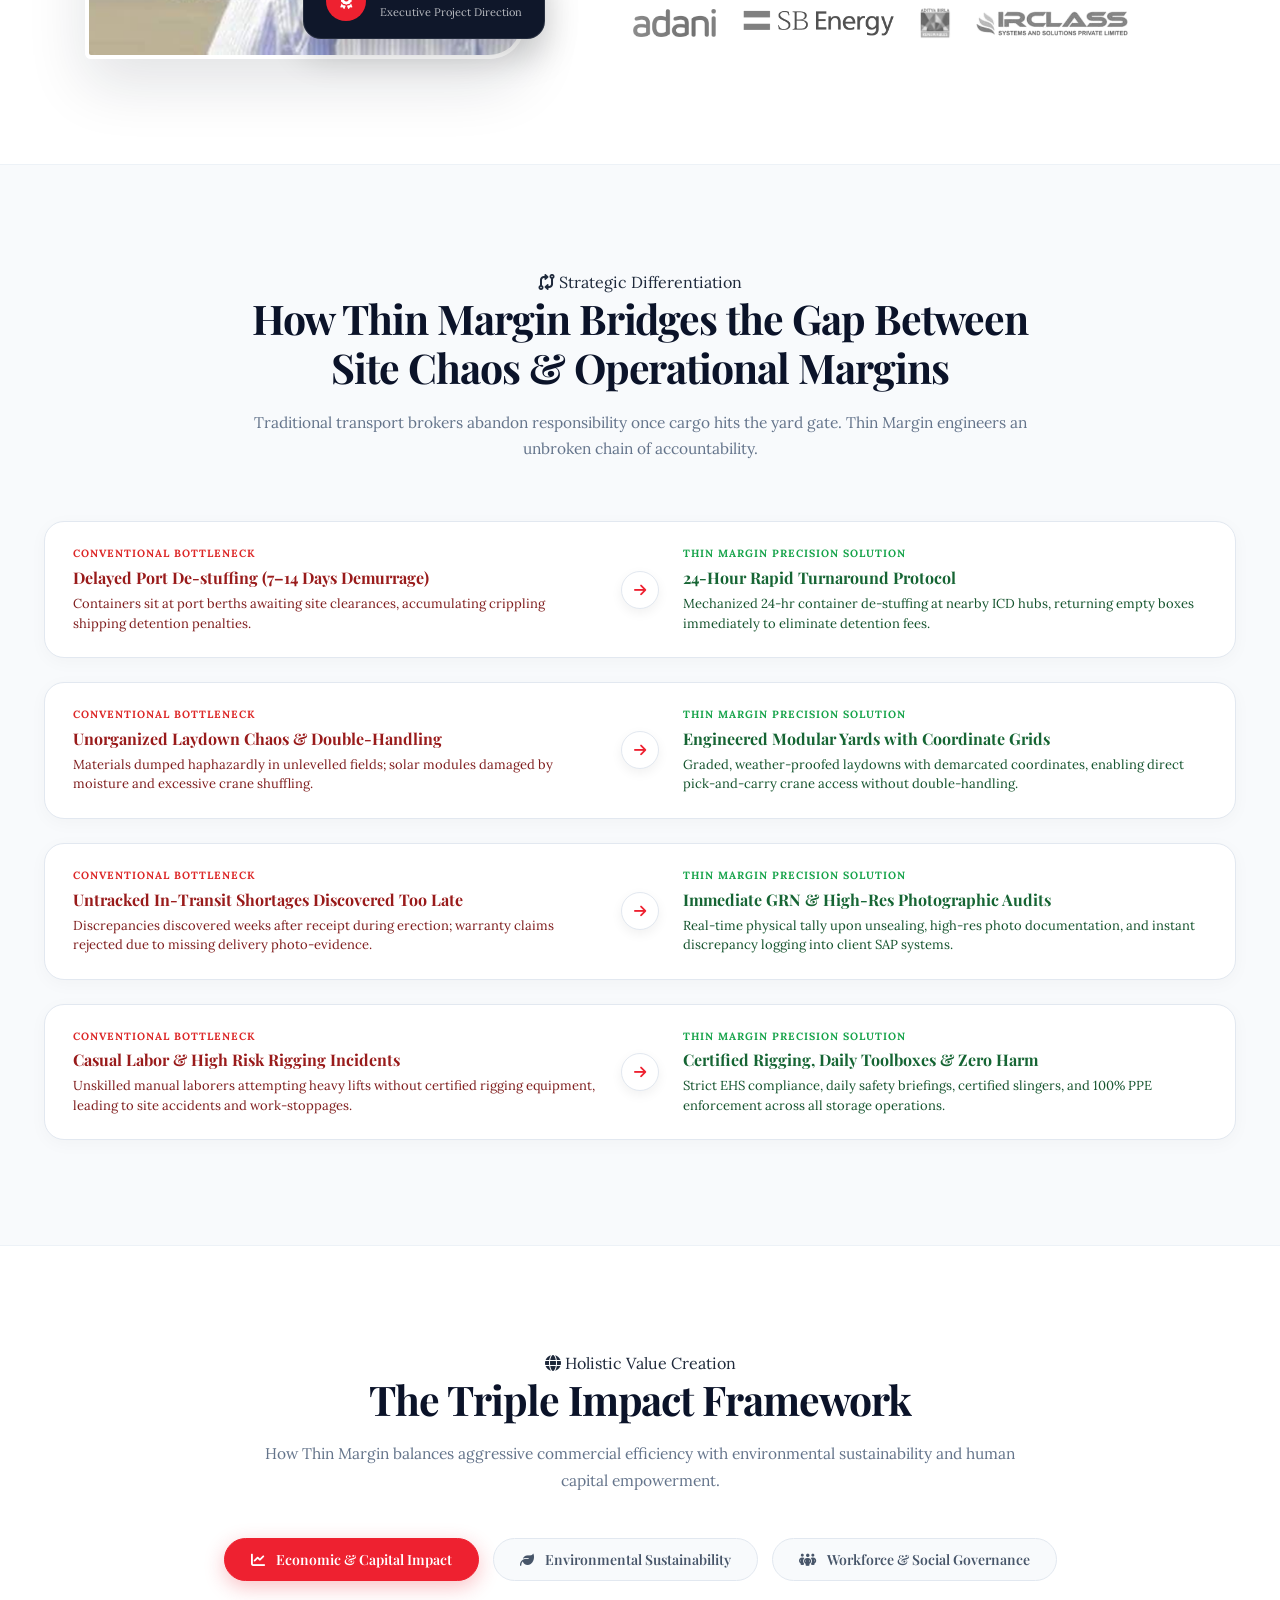
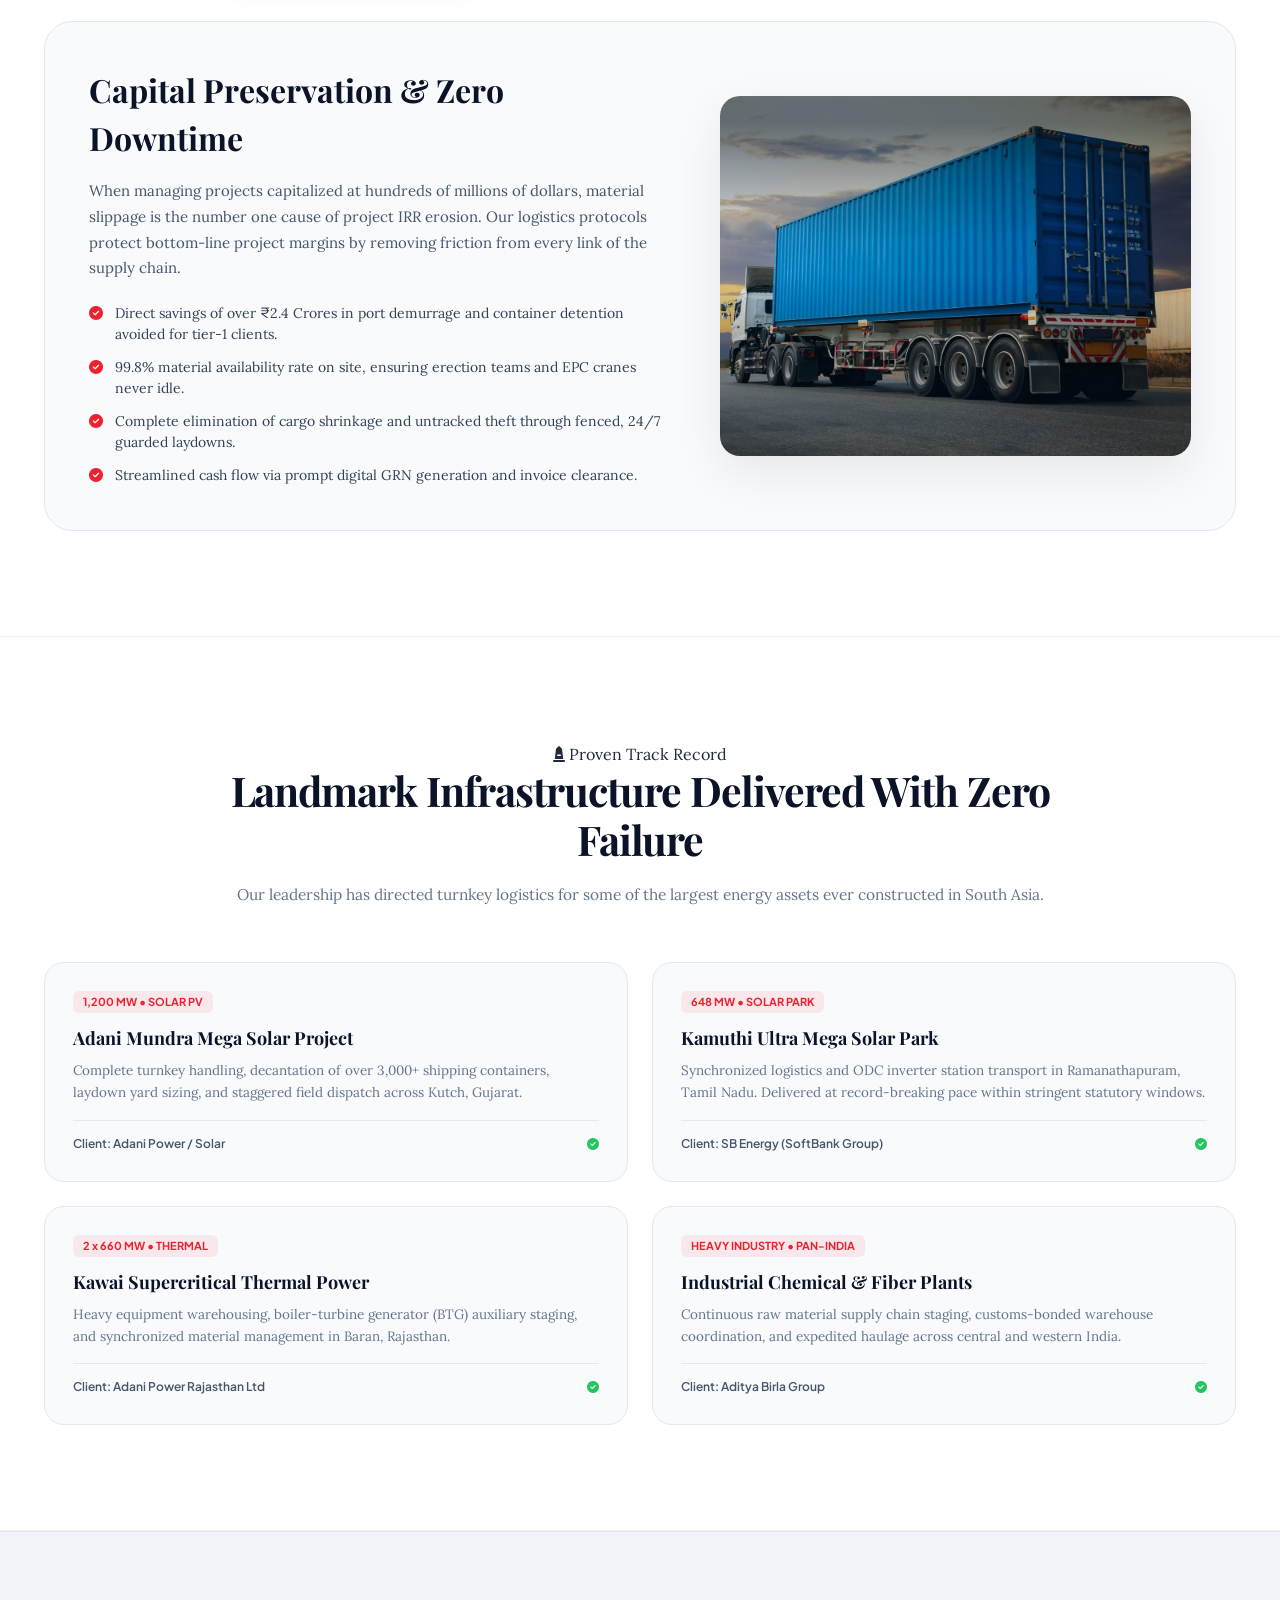
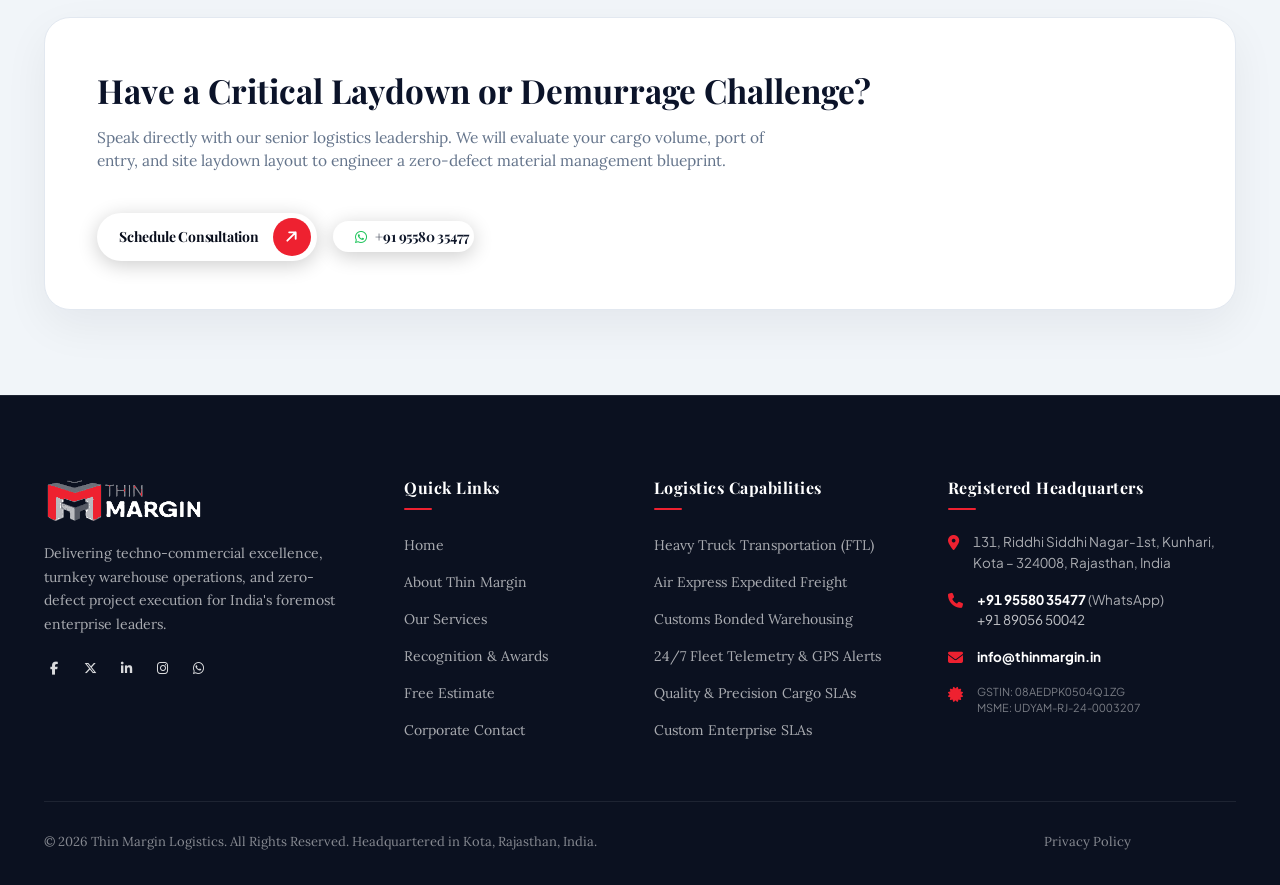
==== commit fd529a88: "feat: unify section bg with above, remove section dividers, and redesign Why Choose Us with interact" ====
--- a/about.html
+++ b/about.html
@@ -18,8 +18,8 @@
   <link rel="stylesheet" href="https://cdnjs.cloudflare.com/ajax/libs/font-awesome/6.5.1/css/all.min.css" crossorigin="anonymous" referrerpolicy="no-referrer" />
 
   <!-- Main Stylesheet & Bespoke Panoramic About Page Styles -->
-  <link rel="stylesheet" href="assest/css/style.css?v=3.0">
-  <link rel="stylesheet" href="assest/css/about.css?v=3.0">
+  <link rel="stylesheet" href="assest/css/style.css?v=3.1">
+  <link rel="stylesheet" href="assest/css/about.css?v=3.1">
 </head>
 <body class="about-page">
 
@@ -339,13 +339,13 @@
   </section>
 
   <!-- =========================================================================
-       4. WHY THIN MARGIN & REAL OPERATIONS VIDEO SHOWCASE
+       4. WHY THIN MARGIN & REAL OPERATIONS VIDEO SHOWCASE (Interactive Telemetry Stream)
        ========================================================================= -->
   <section class="why-video-section" id="why-thin-margin">
     <div class="why-video-container">
       <div class="why-video-grid">
         
-        <!-- Left: Cinema Video Frame with Real Operations Video -->
+        <!-- Left: Cinema Telemetry Video Player -->
         <div class="cinema-video-frame">
           
           <video id="aboutWorkVideo" class="cinema-video-element" playsinline loop muted autoplay poster="assest/images/warehouseimgcompany.webp" src="assest/images/working in managemnet.mp4">
@@ -353,78 +353,146 @@
             Your browser does not support the video tag.
           </video>
 
-          <!-- Floating HUD Pill -->
+          <!-- Subtle Top Ambient Vignette -->
+          <div class="cinema-ambient-vignette"></div>
+
+          <!-- Floating Live HUD Pill -->
           <div class="video-hud-pill">
             <span class="hud-live-dot"></span>
-            <span>GROUND OPS &bull; CONTAINER DECANTATION</span>
-          </div>
-
-          <!-- Video Control Bar -->
+            <span id="videoHudStatus">GROUND OPS &bull; CONTAINER DECANTATION</span>
+          </div>
+
+          <!-- Floating Dynamic Telemetry Badge -->
+          <div class="video-telemetry-badge" id="videoTelemetryBadge">
+            <i class="fa-solid fa-satellite-dish"></i>
+            <span id="videoTelemetryText">Live Yard Telemetry</span>
+          </div>
+
+          <!-- Real-Time Video Progress Scrubber Bar -->
+          <div class="video-progress-tracker" aria-hidden="true">
+            <div class="video-progress-fill" id="videoProgressFill"></div>
+          </div>
+
+          <!-- Interactive Cinema Controls Bar -->
           <div class="cinema-controls-bar">
-            <div style="display: flex; align-items: center; gap: 12px;">
+            <div class="cinema-controls-left">
               <button type="button" class="cinema-ctrl-btn" id="videoPlayPauseBtn" aria-label="Pause or play ground operations video">
                 <i class="fa-solid fa-pause"></i>
               </button>
               <button type="button" class="cinema-ctrl-btn" id="videoMuteBtn" aria-label="Mute or unmute video audio">
                 <i class="fa-solid fa-volume-xmark"></i>
               </button>
-              <span style="font-family: 'Plus Jakarta Sans', sans-serif; font-size: 12.5px; font-weight: 600; color: #ffffff;">
-                Live Telemetry: Active Yard Staging
-              </span>
-            </div>
-
-            <div style="display: flex; gap: 8px;">
-              <span class="cinema-meta-tag"><i class="fa-solid fa-check" style="color: #22c55e;"></i> Mechanized Rigging</span>
-              <span class="cinema-meta-tag"><i class="fa-solid fa-check" style="color: #22c55e;"></i> 24-Hr Turnaround</span>
-            </div>
-          </div>
-
-        </div>
-
-        <!-- Right: Why Thin Margin - Numbered Value Stream (No Boxes) -->
+              <div class="cinema-live-caption">
+                <span class="caption-label">Telemetry Stream</span>
+                <span class="caption-title" id="videoActiveCaption">Techno-Commercial Leadership</span>
+              </div>
+            </div>
+
+            <div class="cinema-controls-right">
+              <span class="cinema-meta-tag tag-rigging" id="cinemaTag1"><i class="fa-solid fa-check"></i> GW-Scale Logistics</span>
+              <span class="cinema-meta-tag tag-turnaround" id="cinemaTag2"><i class="fa-solid fa-check"></i> Milestone Defense</span>
+            </div>
+          </div>
+
+        </div>
+
+        <!-- Right: Interactive Dynamic Capability Stream -->
         <div class="why-flow-stream">
-          <span class="mv-section-tag">
-            <i class="fa-solid fa-award"></i> The Thin Margin Edge
-          </span>
+          
+          <div class="why-tag-pill">
+            <span class="why-tag-dot"></span>
+            <span>The Thin Margin Edge</span>
+          </div>
+
           <h2 class="why-flow-title">
-            Why India's Foremost Enterprise Leaders Choose Us
+            Why India's Foremost Enterprise Leaders <span class="title-highlight">Choose Us</span>
           </h2>
+
           <p class="why-flow-subtitle">
             How our engineered techno-commercial methodology outperforms conventional transport brokers and fragmented logistics vendors.
           </p>
 
-          <div class="why-points-list">
+          <!-- Interactive Dynamic Cards Deck with Live Telemetry Sync -->
+          <div class="why-interactive-deck" id="whyCapabilitiesDeck">
             
-            <div class="why-point-row">
-              <div class="why-point-num">01</div>
-              <div class="why-point-text">
-                <h5>Techno-Commercial Leadership</h5>
-                <p>Managed by veterans with over a decade of hands-on leadership executing GW-scale solar parks and thermal power stations. We understand civil milestone dependencies, crane idle costs, and balance sheet protection.</p>
-              </div>
-            </div>
-
-            <div class="why-point-row">
-              <div class="why-point-num">02</div>
-              <div class="why-point-text">
-                <h5>Demurrage Neutrality Guarantee</h5>
-                <p>Dedicated rapid decantation crews stationed near key ports (Mundra, Kandla, Tuticorin) and ICD railheads ensure imported containers are de-stuffed and returned within 24 hours, shielding clients from penal shipping fees.</p>
-              </div>
-            </div>
-
-            <div class="why-point-row">
-              <div class="why-point-num">03</div>
-              <div class="why-point-text">
-                <h5>Real-Time SAP/ERP Sync</h5>
-                <p>Eliminating blind spots through serialized barcode/QR tagging, digital Good Receipt Note (GRN) logging, and instant synchronization with client ERP suites (SAP S/4HANA, Oracle).</p>
-              </div>
-            </div>
-
-            <div class="why-point-row">
-              <div class="why-point-num">04</div>
-              <div class="why-point-text">
-                <h5>Turnkey Port-to-Foundation Execution</h5>
-                <p>A single, unbroken line of accountability from maritime port discharge through heavy multi-axle haulage, engineered laydown storage, and precision crane placement directly at the foundation.</p>
-              </div>
+            <!-- Card 01 -->
+            <div class="why-deck-card active cycling" data-index="0" data-hud="GROUND OPS &bull; GW SOLAR &amp; THERMAL" data-telemetry="GW-Scale Infrastructure" data-caption="Techno-Commercial Leadership" data-tag1="GW-Scale Logistics" data-tag2="Milestone Defense">
+              <div class="deck-card-progress">
+                <div class="deck-progress-bar"></div>
+              </div>
+              <div class="deck-card-header">
+                <div class="deck-num-badge">
+                  <span class="num-val">01</span>
+                  <i class="fa-solid fa-compass-drafting num-icon"></i>
+                </div>
+                <div class="deck-title-wrap">
+                  <h4 class="deck-card-title">Techno-Commercial Leadership</h4>
+                  <span class="deck-card-chip"><i class="fa-solid fa-award"></i> Decade+ GW Expertise</span>
+                </div>
+              </div>
+              <p class="deck-card-desc">
+                Managed by veterans with over a decade of hands-on leadership executing GW-scale solar parks and thermal power stations. We understand civil milestone dependencies, crane idle costs, and balance sheet protection.
+              </p>
+            </div>
+
+            <!-- Card 02 -->
+            <div class="why-deck-card" data-index="1" data-hud="PORT VELOCITY &bull; 24-HR CONTAINER DECANTATION" data-telemetry="Zero Demurrage Guaranteed" data-caption="Demurrage Neutrality Guarantee" data-tag1="24-Hr Port Turnaround" data-tag2="Penal Fee Shield">
+              <div class="deck-card-progress">
+                <div class="deck-progress-bar"></div>
+              </div>
+              <div class="deck-card-header">
+                <div class="deck-num-badge">
+                  <span class="num-val">02</span>
+                  <i class="fa-solid fa-stopwatch-24 num-icon"></i>
+                </div>
+                <div class="deck-title-wrap">
+                  <h4 class="deck-card-title">Demurrage Neutrality Guarantee</h4>
+                  <span class="deck-card-chip"><i class="fa-solid fa-anchor"></i> 24-Hr Port Turnaround</span>
+                </div>
+              </div>
+              <p class="deck-card-desc">
+                Dedicated rapid decantation crews stationed near key ports (Mundra, Kandla, Tuticorin) and ICD railheads ensure imported containers are de-stuffed and returned within 24 hours, shielding clients from penal shipping fees.
+              </p>
+            </div>
+
+            <!-- Card 03 -->
+            <div class="why-deck-card" data-index="2" data-hud="TELEMETRY &bull; REAL-TIME SAP/ERP SYNC" data-telemetry="Serialized QR Logging" data-caption="Real-Time SAP/ERP Sync" data-tag1="Digital GRN Logging" data-tag2="Instant Telemetry">
+              <div class="deck-card-progress">
+                <div class="deck-progress-bar"></div>
+              </div>
+              <div class="deck-card-header">
+                <div class="deck-num-badge">
+                  <span class="num-val">03</span>
+                  <i class="fa-solid fa-network-wired num-icon"></i>
+                </div>
+                <div class="deck-title-wrap">
+                  <h4 class="deck-card-title">Real-Time SAP/ERP Sync</h4>
+                  <span class="deck-card-chip"><i class="fa-solid fa-qrcode"></i> Serialized ERP Sync</span>
+                </div>
+              </div>
+              <p class="deck-card-desc">
+                Eliminating blind spots through serialized barcode/QR tagging, digital Good Receipt Note (GRN) logging, and instant synchronization with client ERP suites (SAP S/4HANA, Oracle).
+              </p>
+            </div>
+
+            <!-- Card 04 -->
+            <div class="why-deck-card" data-index="3" data-hud="CUSTODY &bull; TURNKEY PORT-TO-FOUNDATION" data-telemetry="Unbroken Chain of Custody" data-caption="Turnkey Port-to-Foundation Execution" data-tag1="Heavy Multi-Axle Haulage" data-tag2="Precision Crane Placement">
+              <div class="deck-card-progress">
+                <div class="deck-progress-bar"></div>
+              </div>
+              <div class="deck-card-header">
+                <div class="deck-num-badge">
+                  <span class="num-val">04</span>
+                  <i class="fa-solid fa-truck-ramp-box num-icon"></i>
+                </div>
+                <div class="deck-title-wrap">
+                  <h4 class="deck-card-title">Turnkey Port-to-Foundation Execution</h4>
+                  <span class="deck-card-chip"><i class="fa-solid fa-shield-halved"></i> Unbroken Chain of Custody</span>
+                </div>
+              </div>
+              <p class="deck-card-desc">
+                A single, unbroken line of accountability from maritime port discharge through heavy multi-axle haulage, engineered laydown storage, and precision crane placement directly at the foundation.
+              </p>
             </div>
 
           </div>
@@ -1037,6 +1105,6 @@
   </div>
 
   <!-- JavaScript Files -->
-  <script src="assest/js/about.js?v=3.0"></script>
+  <script src="assest/js/about.js?v=3.1"></script>
 </body>
 </html>
--- a/assest/css/about.css
+++ b/assest/css/about.css
@@ -417,9 +417,9 @@
    ========================================================================== */
 .mv-editorial-section {
   background: #f8fafc;
-  padding: 110px 44px;
+  padding: 110px 44px 70px;
   position: relative;
-  border-bottom: 1px solid #edf2f7;
+  border-bottom: none;
 }
 
 .mv-editorial-container {
@@ -780,12 +780,13 @@
 }
 
 /* ==========================================================================
-   4. WHY THIN MARGIN: Unbroken Value Stream & Real Operations Video
+   4. WHY THIN MARGIN: Unbroken Value Stream & Real Operations Video (Interactive Telemetry Deck)
    ========================================================================== */
 .why-video-section {
-  background: #ffffff;
-  padding: 105px 44px;
-  border-bottom: 1px solid #edf2f7;
+  background: #f8fafc;
+  padding: 85px 44px 105px;
+  border-bottom: none;
+  position: relative;
 }
 
 .why-video-container {
@@ -795,8 +796,8 @@
 
 .why-video-grid {
   display: grid;
-  grid-template-columns: 1fr 1fr;
-  gap: 65px;
+  grid-template-columns: 1.05fr 1fr;
+  gap: 55px;
   align-items: center;
 }
 
@@ -805,16 +806,37 @@
   position: relative;
   border-radius: 28px;
   overflow: hidden;
-  box-shadow: 0 25px 65px rgba(15, 23, 42, 0.12);
-  border: 3px solid #ffffff;
+  box-shadow: 
+    0 25px 65px -12px rgba(11, 19, 41, 0.16),
+    0 0 50px -15px rgba(238, 33, 48, 0.14);
+  border: 1px solid rgba(255, 255, 255, 0.85);
   background: #040711;
+  transition: transform 0.4s ease, box-shadow 0.4s ease;
+}
+
+.cinema-video-frame:hover {
+  transform: translateY(-3px);
+  box-shadow: 
+    0 30px 75px -12px rgba(11, 19, 41, 0.2),
+    0 0 60px -10px rgba(238, 33, 48, 0.2);
 }
 
 .cinema-video-element {
   width: 100%;
-  height: 480px;
+  height: 520px;
   object-fit: cover;
   display: block;
+}
+
+.cinema-ambient-vignette {
+  position: absolute;
+  top: 0;
+  left: 0;
+  right: 0;
+  height: 120px;
+  background: linear-gradient(180deg, rgba(4, 7, 17, 0.7) 0%, transparent 100%);
+  pointer-events: none;
+  z-index: 3;
 }
 
 .video-hud-pill {
@@ -824,17 +846,21 @@
   display: inline-flex;
   align-items: center;
   gap: 8px;
-  background: rgba(4, 7, 17, 0.8);
-  backdrop-filter: blur(10px);
-  -webkit-backdrop-filter: blur(10px);
+  background: rgba(4, 7, 17, 0.82);
+  backdrop-filter: blur(12px);
+  -webkit-backdrop-filter: blur(12px);
   border: 1px solid rgba(255, 255, 255, 0.2);
   padding: 6px 14px;
   border-radius: 9999px;
   font-family: 'Plus Jakarta Sans', sans-serif;
-  font-size: 11.5px;
-  font-weight: 600;
+  font-size: 11px;
+  font-weight: 700;
   color: #ffffff;
+  letter-spacing: 0.8px;
+  text-transform: uppercase;
   z-index: 5;
+  box-shadow: 0 4px 14px rgba(0, 0, 0, 0.35);
+  transition: all 0.35s ease;
 }
 
 .hud-live-dot {
@@ -847,17 +873,72 @@
 }
 
 @keyframes liveBlink {
-  0%, 100% { opacity: 1; }
-  50% { opacity: 0.35; }
-}
-
+  0%, 100% { opacity: 1; transform: scale(1); }
+  50% { opacity: 0.35; transform: scale(0.85); }
+}
+
+.video-telemetry-badge {
+  position: absolute;
+  top: 18px;
+  right: 20px;
+  display: inline-flex;
+  align-items: center;
+  gap: 7px;
+  background: rgba(238, 33, 48, 0.9);
+  backdrop-filter: blur(12px);
+  -webkit-backdrop-filter: blur(12px);
+  border: 1px solid rgba(255, 255, 255, 0.3);
+  padding: 6px 13px;
+  border-radius: 9999px;
+  font-family: 'Plus Jakarta Sans', sans-serif;
+  font-size: 11px;
+  font-weight: 700;
+  color: #ffffff;
+  z-index: 5;
+  box-shadow: 0 4px 16px rgba(238, 33, 48, 0.4);
+  transition: all 0.35s ease;
+}
+
+.video-telemetry-badge i {
+  font-size: 10px;
+  animation: telemetryPulse 2s infinite;
+}
+
+@keyframes telemetryPulse {
+  0%, 100% { transform: scale(1); opacity: 1; }
+  50% { transform: scale(1.2); opacity: 0.7; }
+}
+
+/* Video Progress Tracker Line */
+.video-progress-tracker {
+  position: absolute;
+  bottom: 84px;
+  left: 20px;
+  right: 20px;
+  height: 3px;
+  background: rgba(255, 255, 255, 0.2);
+  border-radius: 3px;
+  overflow: hidden;
+  z-index: 5;
+}
+
+.video-progress-fill {
+  height: 100%;
+  width: 0%;
+  background: linear-gradient(90deg, var(--color-accent), #ff6b6b);
+  border-radius: 3px;
+  box-shadow: 0 0 8px rgba(238, 33, 48, 0.8);
+  transition: width 0.15s linear;
+}
+
+/* Controls Bar */
 .cinema-controls-bar {
   position: absolute;
   bottom: 0;
   left: 0;
   right: 0;
-  padding: 24px 20px 18px;
-  background: linear-gradient(180deg, transparent 0%, rgba(4, 7, 17, 0.88) 100%);
+  padding: 16px 20px 18px;
+  background: linear-gradient(180deg, transparent 0%, rgba(4, 7, 17, 0.92) 100%);
   display: flex;
   align-items: center;
   justify-content: space-between;
@@ -865,20 +946,27 @@
   z-index: 5;
 }
 
+.cinema-controls-left {
+  display: flex;
+  align-items: center;
+  gap: 12px;
+}
+
 .cinema-ctrl-btn {
-  background: rgba(255, 255, 255, 0.2);
+  background: rgba(255, 255, 255, 0.16);
   backdrop-filter: blur(8px);
   border: 1px solid rgba(255, 255, 255, 0.3);
   color: #ffffff;
-  width: 40px;
-  height: 40px;
+  width: 38px;
+  height: 38px;
   border-radius: 50%;
   display: inline-flex;
   align-items: center;
   justify-content: center;
-  font-size: 15px;
+  font-size: 14px;
   cursor: pointer;
   transition: all 0.25s ease;
+  flex-shrink: 0;
 }
 
 .cinema-ctrl-btn:hover {
@@ -887,19 +975,85 @@
   transform: scale(1.08);
 }
 
+.cinema-live-caption {
+  display: flex;
+  flex-direction: column;
+}
+
+.cinema-live-caption .caption-label {
+  font-family: 'Plus Jakarta Sans', sans-serif;
+  font-size: 9.5px;
+  font-weight: 700;
+  text-transform: uppercase;
+  letter-spacing: 1.2px;
+  color: var(--color-accent);
+}
+
+.cinema-live-caption .caption-title {
+  font-family: 'Plus Jakarta Sans', sans-serif;
+  font-size: 13px;
+  font-weight: 600;
+  color: #ffffff;
+  white-space: nowrap;
+  max-width: 220px;
+  overflow: hidden;
+  text-overflow: ellipsis;
+  transition: opacity 0.3s ease;
+}
+
+.cinema-controls-right {
+  display: flex;
+  align-items: center;
+  gap: 8px;
+  flex-wrap: wrap;
+}
+
 .cinema-meta-tag {
   font-family: 'Plus Jakarta Sans', sans-serif;
   font-size: 11px;
-  color: rgba(255, 255, 255, 0.9);
+  font-weight: 600;
+  color: rgba(255, 255, 255, 0.92);
   background: rgba(255, 255, 255, 0.12);
-  padding: 4px 10px;
+  backdrop-filter: blur(8px);
+  padding: 4px 11px;
   border-radius: 6px;
-}
-
-/* Numbered Value Stream */
+  border: 1px solid rgba(255, 255, 255, 0.15);
+  display: inline-flex;
+  align-items: center;
+  gap: 5px;
+  transition: all 0.3s ease;
+}
+
+.cinema-meta-tag i {
+  color: #22c55e;
+  font-size: 10px;
+}
+
+/* Right Side: Stream Header & Interactive Deck */
 .why-flow-stream {
   display: flex;
   flex-direction: column;
+}
+
+.why-tag-pill {
+  display: inline-flex;
+  align-items: center;
+  gap: 8px;
+  font-family: var(--font-body);
+  font-size: 11px;
+  font-weight: 700;
+  letter-spacing: 1.5px;
+  text-transform: uppercase;
+  color: var(--color-accent);
+  margin-bottom: 12px;
+}
+
+.why-tag-pill .why-tag-dot {
+  width: 7px;
+  height: 7px;
+  border-radius: 50%;
+  background: var(--color-accent);
+  box-shadow: 0 0 8px rgba(238, 33, 48, 0.5);
 }
 
 .why-flow-title {
@@ -909,68 +1063,190 @@
   color: #0b1329;
   line-height: 1.2;
   letter-spacing: -0.025em;
-  margin-bottom: 16px;
+  margin-bottom: 14px;
+}
+
+.why-flow-title .title-highlight {
+  color: var(--color-accent);
 }
 
 .why-flow-subtitle {
   font-family: var(--font-body);
-  font-size: 15px;
+  font-size: clamp(1rem, 1.15vw, 1.08rem);
   color: #64748b;
-  line-height: 1.68;
-  margin-bottom: 30px;
-}
-
-.why-points-list {
+  line-height: 1.65;
+  margin-bottom: 24px;
+}
+
+/* Interactive Dynamic Cards Deck */
+.why-interactive-deck {
   display: flex;
   flex-direction: column;
-  gap: 22px;
-}
-
-.why-point-row {
-  display: flex;
-  align-items: flex-start;
-  gap: 18px;
-}
-
-.why-point-num {
-  font-family: 'Plus Jakarta Sans', sans-serif;
-  font-size: 13px;
-  font-weight: 800;
-  color: var(--color-accent);
+  gap: 14px;
+}
+
+.why-deck-card {
+  position: relative;
+  background: #ffffff;
+  border: 1px solid #edf2f7;
+  border-radius: 18px;
+  padding: 18px 20px;
+  cursor: pointer;
+  transition: transform 0.35s cubic-bezier(0.16, 1, 0.3, 1), box-shadow 0.35s cubic-bezier(0.16, 1, 0.3, 1), border-color 0.35s ease;
+  overflow: hidden;
+  box-shadow: 0 4px 18px -4px rgba(15, 23, 42, 0.04);
+}
+
+.why-deck-card:hover {
+  transform: translateX(6px);
+  border-color: rgba(238, 33, 48, 0.3);
+  box-shadow: 0 10px 28px -4px rgba(15, 23, 42, 0.08);
+}
+
+.why-deck-card.active {
+  background: #ffffff;
+  border-color: var(--color-accent);
+  border-left: 4px solid var(--color-accent);
+  transform: translateX(8px);
+  box-shadow: 0 14px 34px -6px rgba(238, 33, 48, 0.12), 0 4px 16px -2px rgba(15, 23, 42, 0.06);
+}
+
+/* Card Auto-Cycle Progress Indicator */
+.deck-card-progress {
+  position: absolute;
+  top: 0;
+  left: 0;
+  right: 0;
+  height: 2.5px;
   background: rgba(238, 33, 48, 0.08);
-  width: 36px;
-  height: 36px;
-  border-radius: 10px;
+  opacity: 0;
+  transition: opacity 0.3s ease;
+}
+
+.why-deck-card.active .deck-card-progress {
+  opacity: 1;
+}
+
+.deck-progress-bar {
+  height: 100%;
+  width: 0%;
+  background: linear-gradient(90deg, var(--color-accent), #ff6b6b);
+  border-radius: 2px;
+}
+
+.why-deck-card.active.cycling .deck-progress-bar {
+  animation: deckProgressCycle 5s linear forwards;
+}
+
+@keyframes deckProgressCycle {
+  0% { width: 0%; }
+  100% { width: 100%; }
+}
+
+.deck-card-header {
+  display: flex;
+  align-items: center;
+  gap: 16px;
+  margin-bottom: 8px;
+}
+
+.deck-num-badge {
+  position: relative;
+  width: 42px;
+  height: 42px;
+  border-radius: 12px;
+  background: rgba(238, 33, 48, 0.08);
+  color: var(--color-accent);
   display: flex;
   align-items: center;
   justify-content: center;
   flex-shrink: 0;
-  margin-top: 2px;
-}
-
-.why-point-text h5 {
+  font-family: 'Plus Jakarta Sans', sans-serif;
+  font-size: 14px;
+  font-weight: 800;
+  transition: all 0.35s cubic-bezier(0.16, 1, 0.3, 1);
+}
+
+.deck-num-badge .num-icon {
+  position: absolute;
+  font-size: 16px;
+  opacity: 0;
+  transform: scale(0.5);
+  transition: all 0.3s ease;
+}
+
+.why-deck-card:hover .deck-num-badge,
+.why-deck-card.active .deck-num-badge {
+  background: var(--color-accent);
+  color: #ffffff;
+  box-shadow: 0 4px 14px rgba(238, 33, 48, 0.4);
+  transform: scale(1.05);
+}
+
+.why-deck-card:hover .deck-num-badge .num-val,
+.why-deck-card.active .deck-num-badge .num-val {
+  opacity: 0;
+  transform: scale(0.5);
+}
+
+.why-deck-card:hover .deck-num-badge .num-icon,
+.why-deck-card.active .deck-num-badge .num-icon {
+  opacity: 1;
+  transform: scale(1);
+}
+
+.deck-title-wrap {
+  display: flex;
+  align-items: baseline;
+  justify-content: space-between;
+  gap: 10px;
+  flex-grow: 1;
+  flex-wrap: wrap;
+}
+
+.deck-card-title {
   font-family: var(--font-heading);
   font-size: 17.5px;
   font-weight: 700;
   color: #0b1329;
-  margin-bottom: 4px;
-}
-
-.why-point-text p {
+  margin: 0;
+  transition: color 0.3s ease;
+}
+
+.deck-card-chip {
+  font-family: 'Plus Jakarta Sans', sans-serif;
+  font-size: 10.5px;
+  font-weight: 700;
+  color: var(--color-accent);
+  background: rgba(238, 33, 48, 0.08);
+  border: 1px solid rgba(238, 33, 48, 0.18);
+  padding: 3px 8px;
+  border-radius: 6px;
+  letter-spacing: 0.3px;
+  white-space: nowrap;
+}
+
+.deck-card-desc {
   font-family: var(--font-body);
   font-size: 13.5px;
   color: #64748b;
-  line-height: 1.6;
+  line-height: 1.58;
   margin: 0;
+  padding-left: 58px;
+  transition: color 0.3s ease;
+}
+
+.why-deck-card.active .deck-card-desc {
+  color: #334155;
 }
 
 /* ==========================================================================
    5. WHAT WE OFFER: Alternating Visual Capability Pairs (No Boxes)
    ========================================================================== */
 .offer-showcase-section {
-  background: #f8fafc;
+  background: #ffffff;
   padding: 105px 44px;
-  border-bottom: 1px solid #edf2f7;
+  border-bottom: none;
 }
 
 .offer-showcase-container {
@@ -1793,7 +2069,26 @@
     transform: rotate(90deg);
   }
   .cinema-video-element {
-    height: 300px;
+    height: 320px;
+  }
+  .deck-card-desc {
+    padding-left: 0;
+    margin-top: 8px;
+  }
+  .cinema-controls-bar {
+    flex-direction: column;
+    align-items: flex-start;
+    gap: 10px;
+    padding: 14px 16px;
+  }
+  .cinema-controls-right {
+    width: 100%;
+    justify-content: flex-start;
+  }
+  .video-progress-tracker {
+    bottom: 100px;
+    left: 16px;
+    right: 16px;
   }
   .mv-photo-frame {
     max-width: 100%;
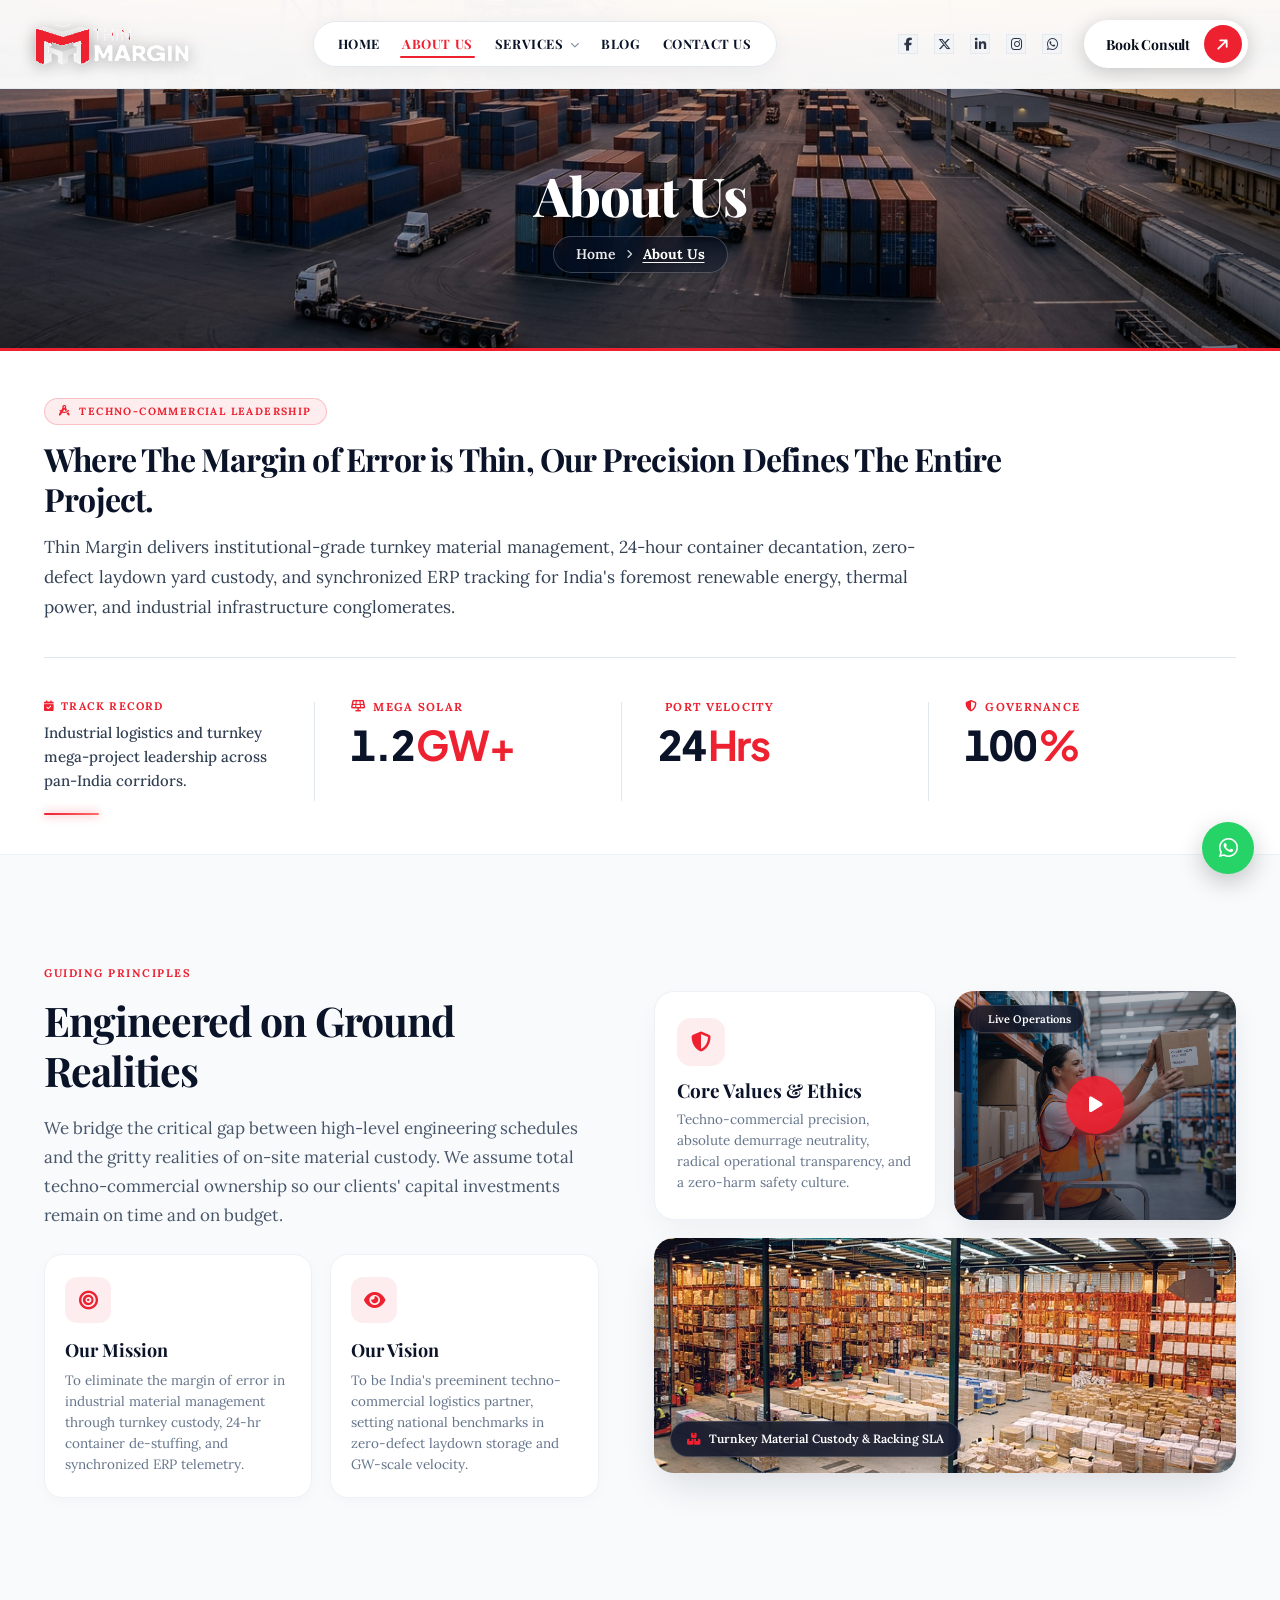
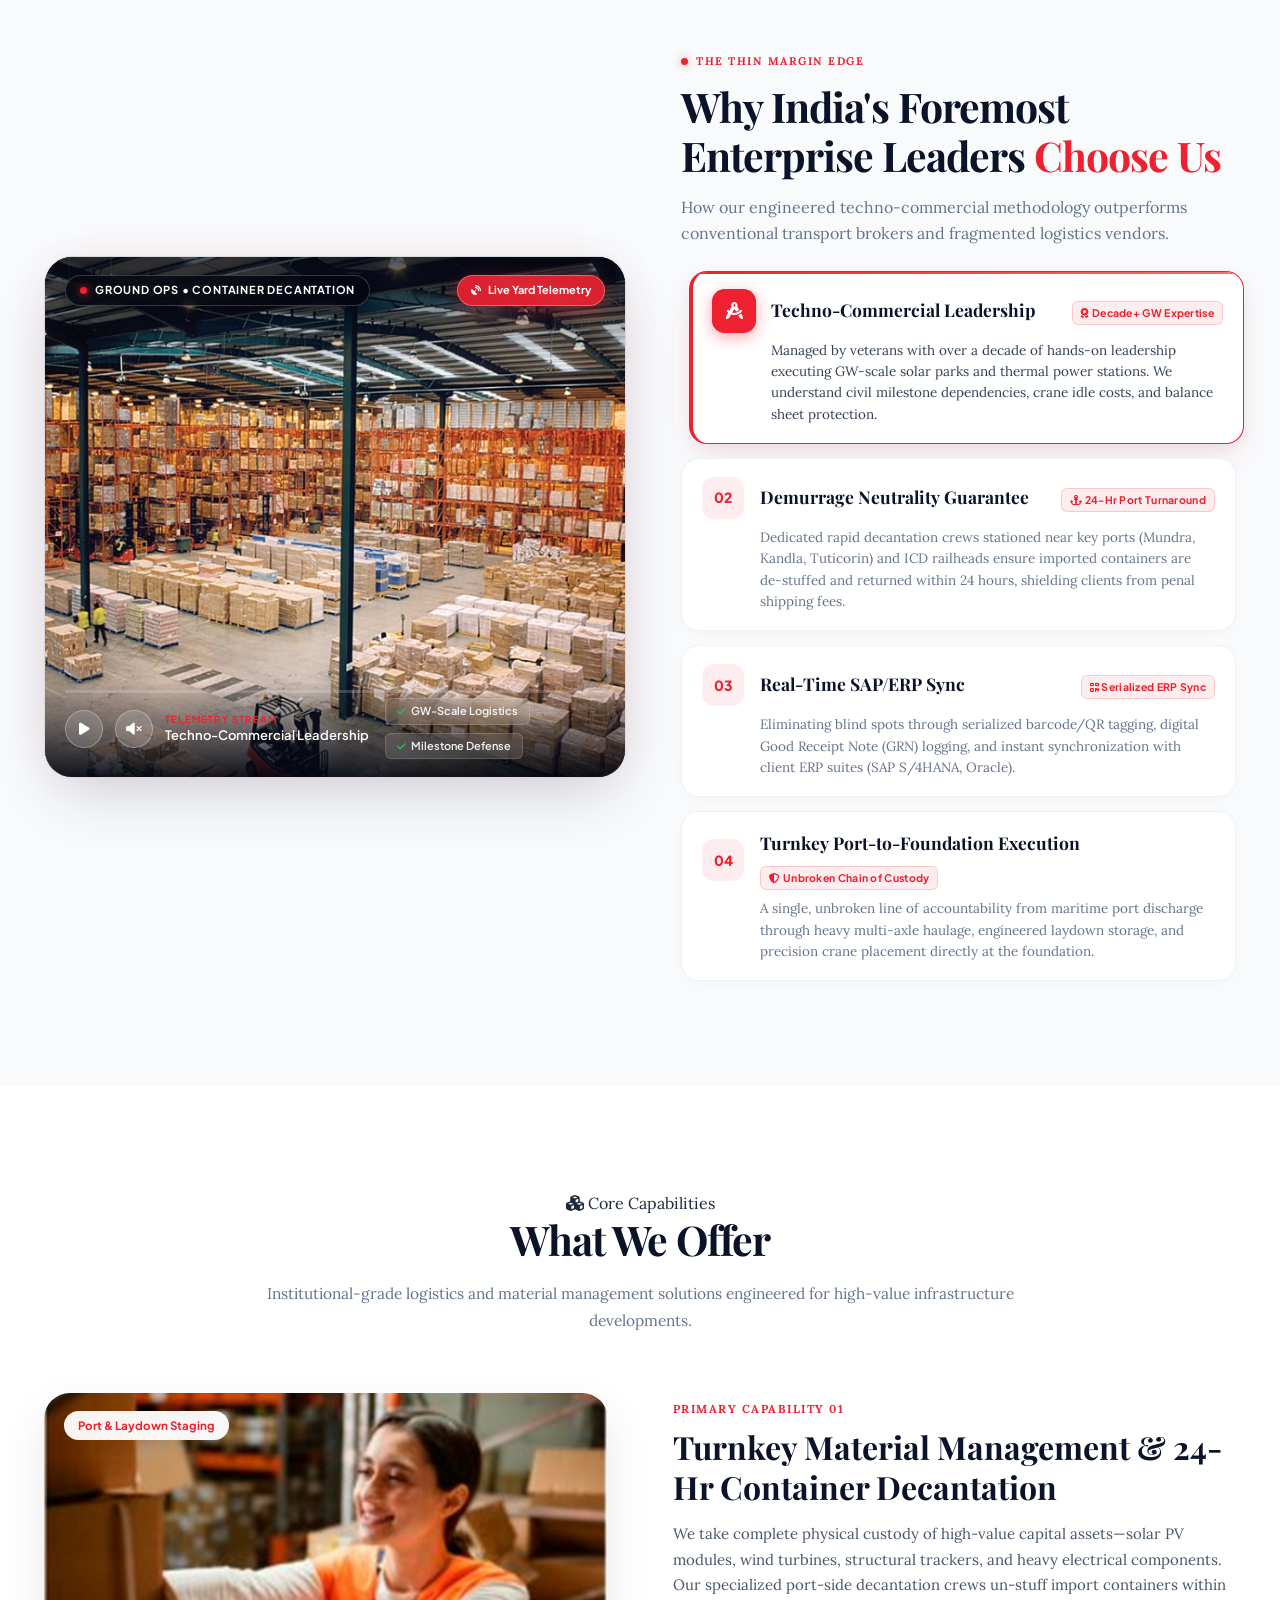
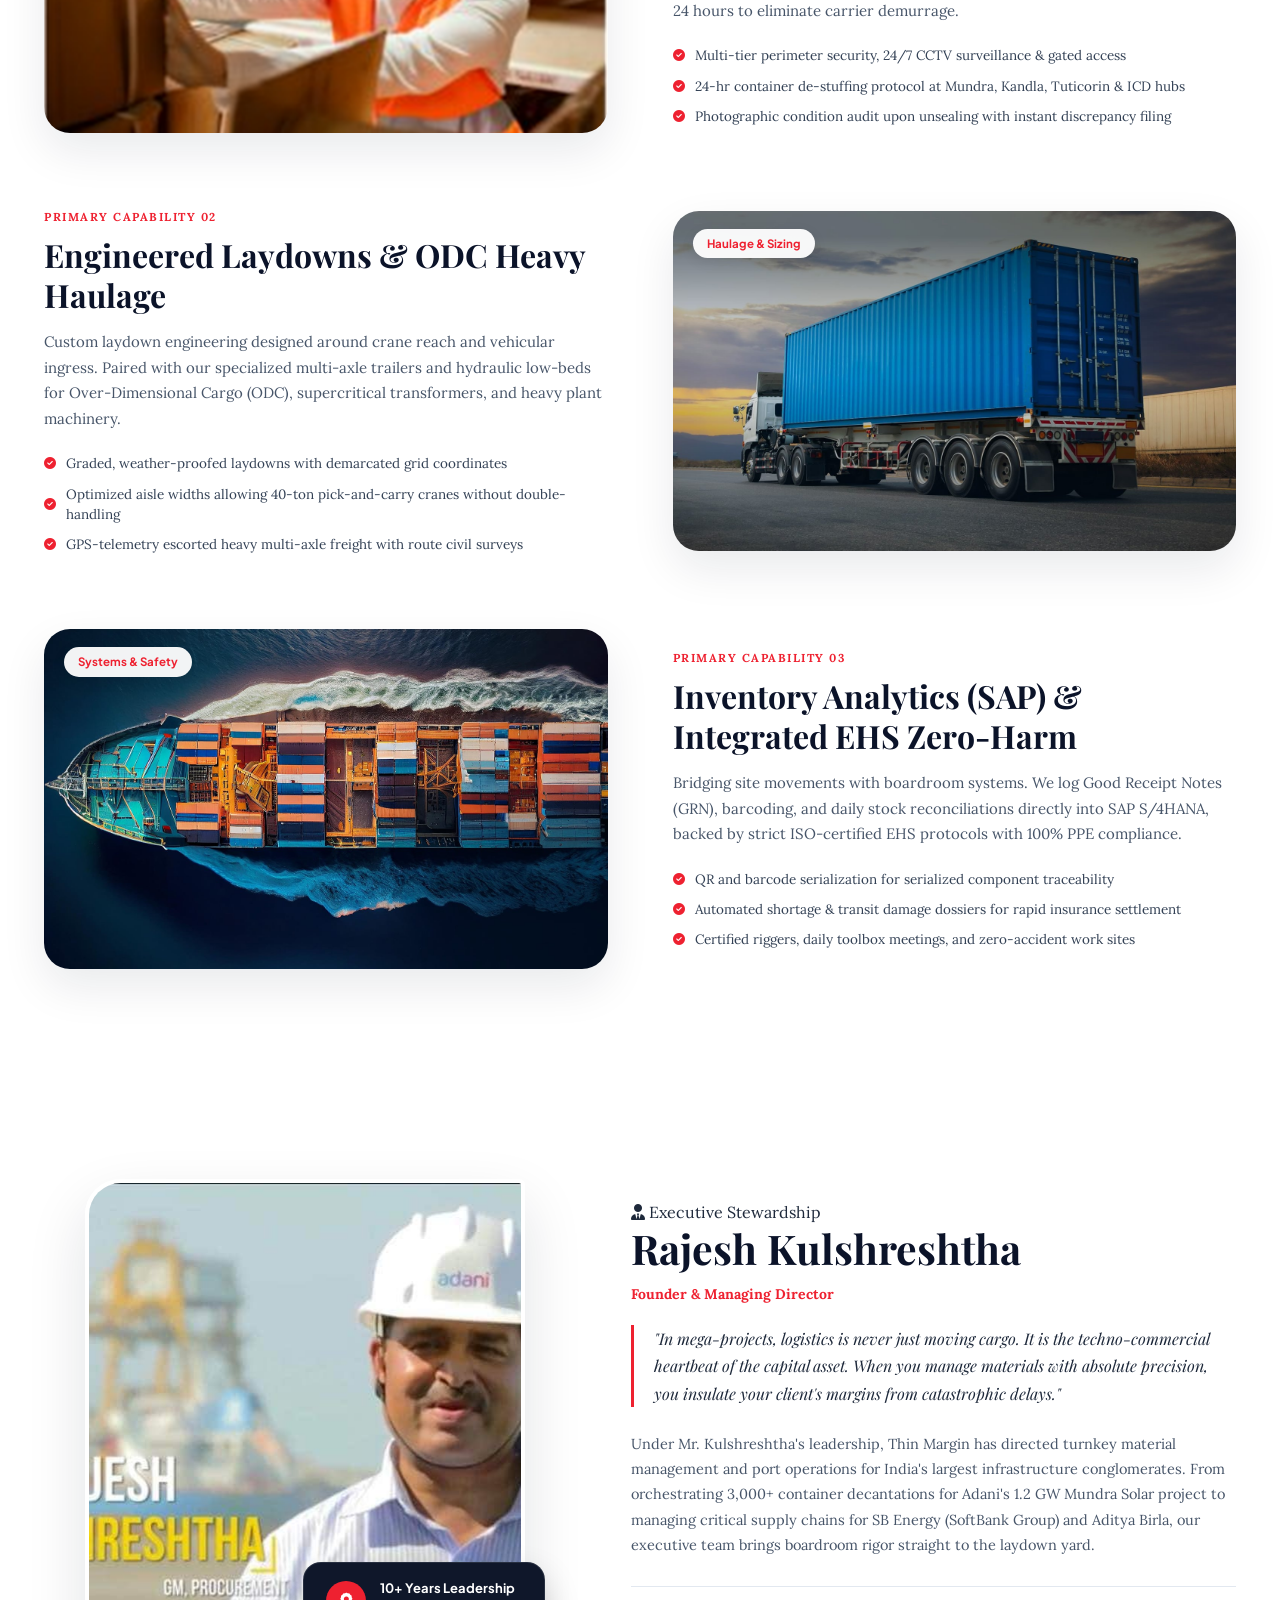
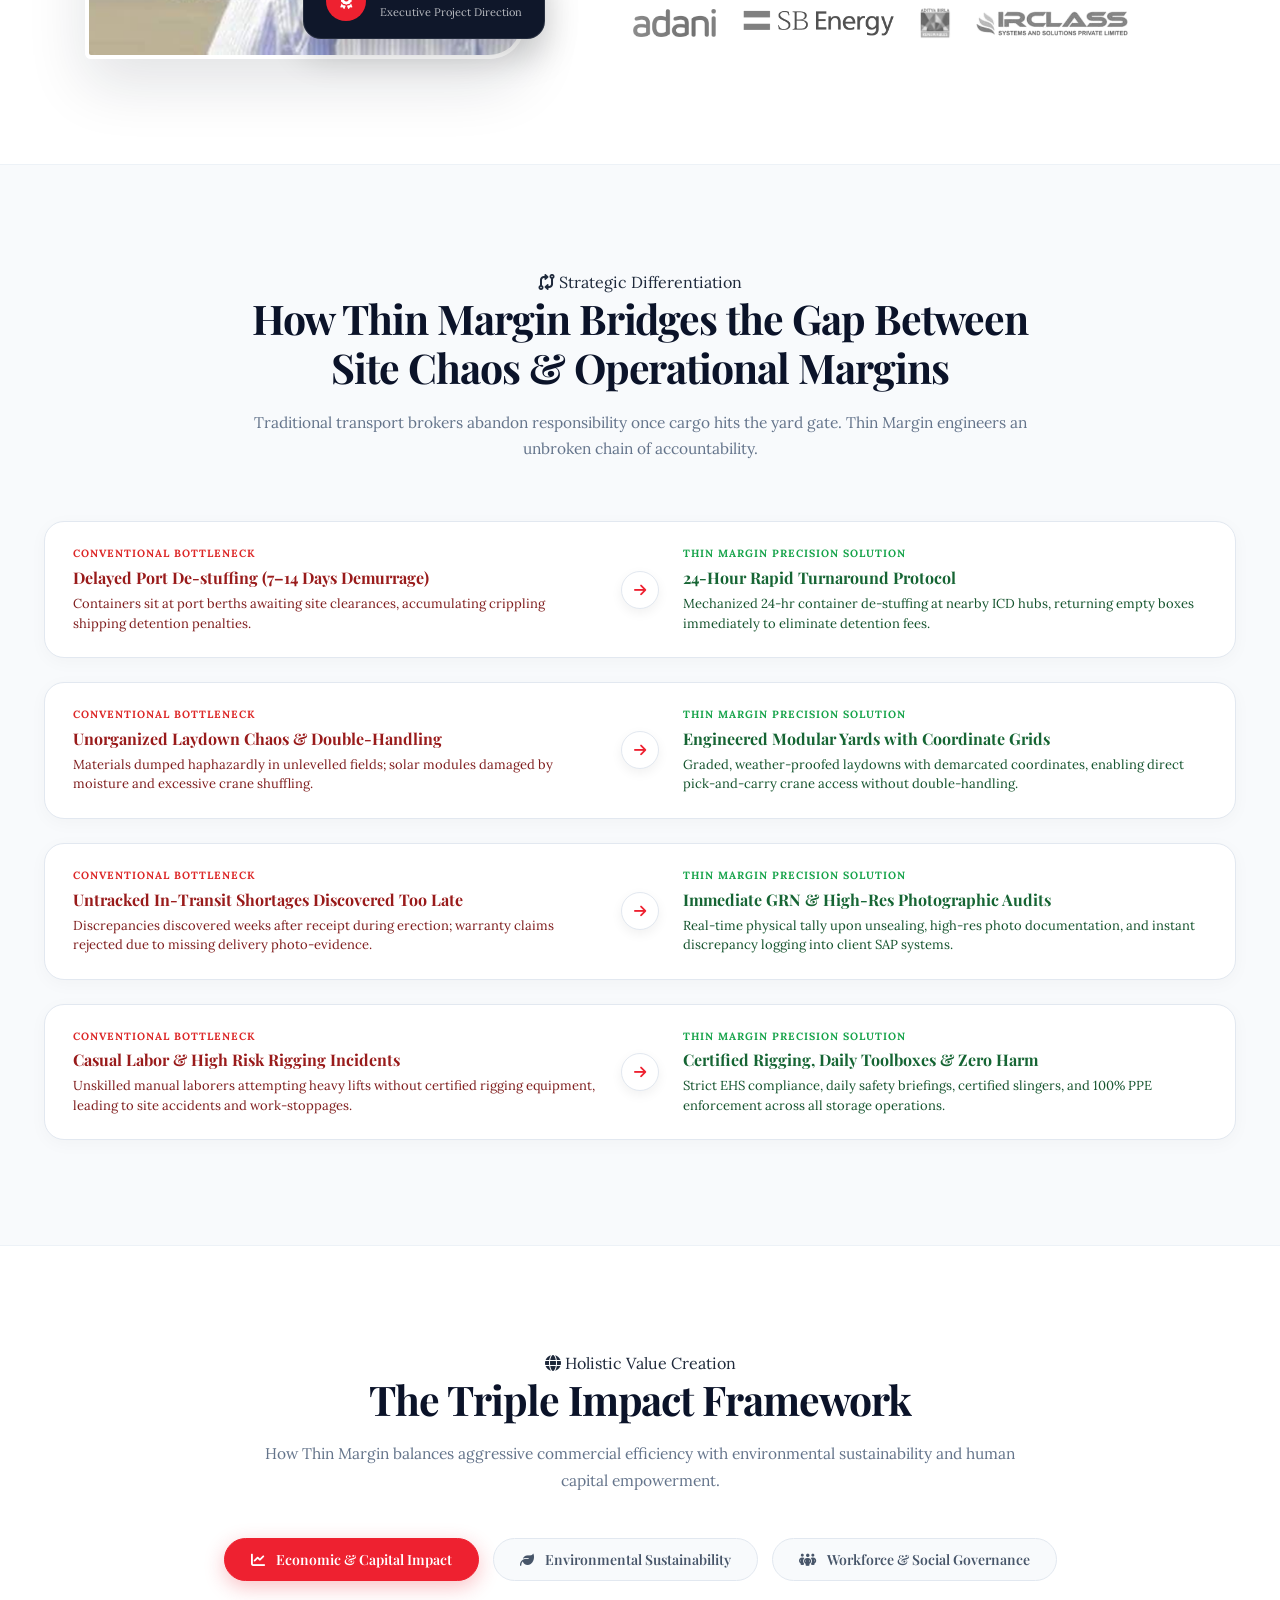
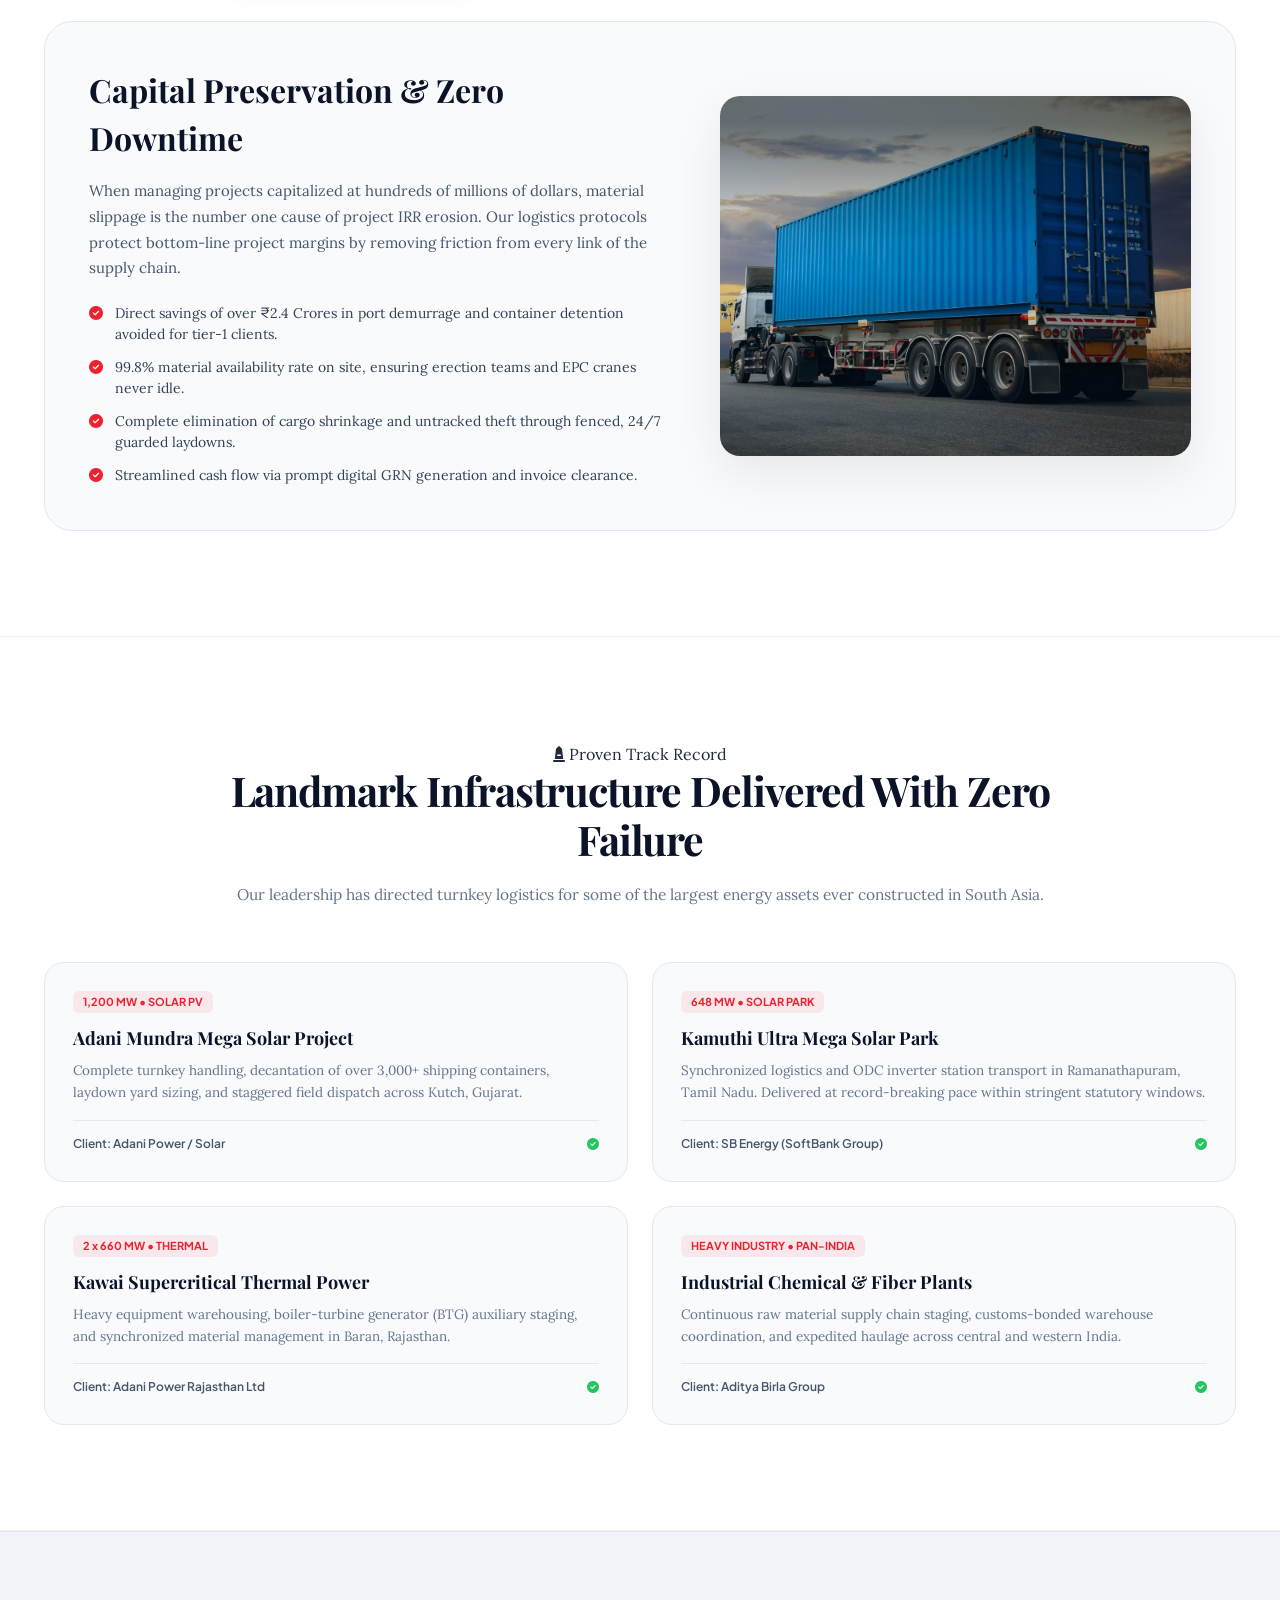
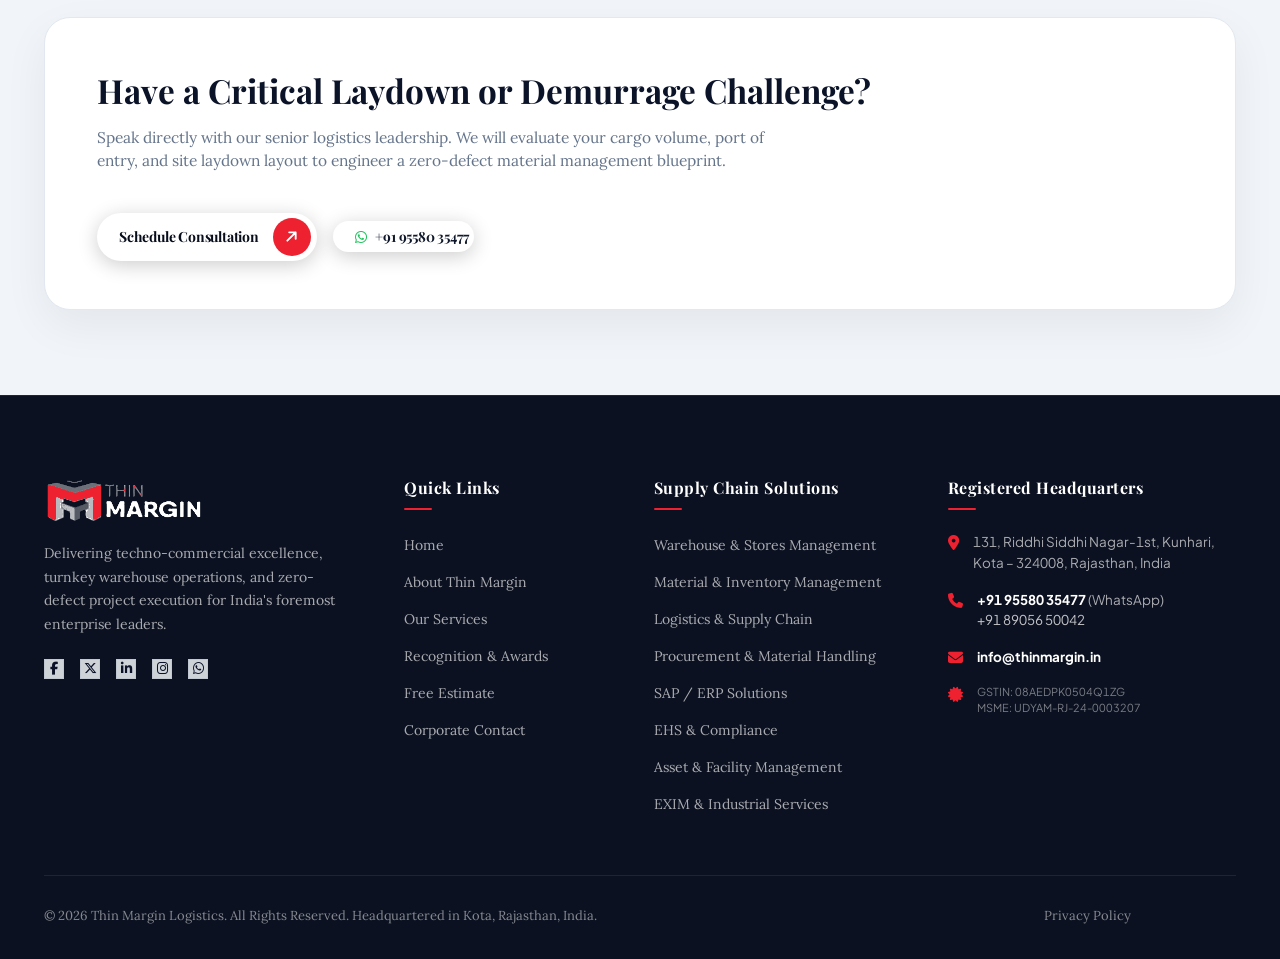
==== commit 46b472f3: "Redesign homepage to pure light theme with 8 core supply chain services and remove transportation ca" ====
--- a/about.html
+++ b/about.html
@@ -60,16 +60,76 @@
             <a href="about.html" class="nav-link">About Us</a>
           </li>
 
-          <!-- Services Dropdown with Seamless Hover Bridge -->
+          <!-- Services (Enhanced Mega Dropdown with all 8 Services) -->
           <li class="nav-item nav-item-dropdown">
             <a href="index.html#services" class="nav-link">
               Services <i class="fa-solid fa-chevron-down chevron"></i>
             </a>
-            <ul class="dropdown-menu">
-              <li><a href="https://thinmargin.in/expert-services/" target="_blank" rel="noopener noreferrer" class="dropdown-link">Expert Services <i class="fa-solid fa-arrow-right"></i></a></li>
-              <li><a href="https://thinmargin.in/value-added-services/" target="_blank" rel="noopener noreferrer" class="dropdown-link">Value Added Services <i class="fa-solid fa-arrow-right"></i></a></li>
-              <li><a href="https://thinmargin.in/ehs-commitment/" target="_blank" rel="noopener noreferrer" class="dropdown-link">EHS Commitment <i class="fa-solid fa-arrow-right"></i></a></li>
-            </ul>
+            <div class="dropdown-menu-mega">
+              <!-- Service 1: Warehouse & Stores Management -->
+              <a href="index.html#service-warehouse" class="dropdown-link-mega">
+                <i class="fa-solid fa-warehouse service-icon"></i>
+                <div class="service-text-wrap">
+                  <span class="service-name">Warehouse &amp; Stores Management</span>
+                </div>
+              </a>
+
+              <!-- Service 2: Material & Inventory Management -->
+              <a href="index.html#service-inventory" class="dropdown-link-mega">
+                <i class="fa-solid fa-boxes-stacked service-icon"></i>
+                <div class="service-text-wrap">
+                  <span class="service-name">Material &amp; Inventory Management</span>
+                </div>
+              </a>
+
+              <!-- Service 3: Logistics & Supply Chain -->
+              <a href="index.html#service-supplychain" class="dropdown-link-mega">
+                <i class="fa-solid fa-network-wired service-icon"></i>
+                <div class="service-text-wrap">
+                  <span class="service-name">Logistics &amp; Supply Chain</span>
+                </div>
+              </a>
+
+              <!-- Service 4: Procurement & Material Handling -->
+              <a href="index.html#service-procurement" class="dropdown-link-mega">
+                <i class="fa-solid fa-dolly service-icon"></i>
+                <div class="service-text-wrap">
+                  <span class="service-name">Procurement &amp; Material Handling</span>
+                </div>
+              </a>
+
+              <!-- Service 5: SAP / ERP Solutions -->
+              <a href="index.html#service-saperp" class="dropdown-link-mega">
+                <i class="fa-solid fa-laptop-code service-icon"></i>
+                <div class="service-text-wrap">
+                  <span class="service-name">SAP / ERP Solutions</span>
+                </div>
+              </a>
+
+              <!-- Service 6: EHS & Compliance -->
+              <a href="index.html#service-ehs" class="dropdown-link-mega">
+                <i class="fa-solid fa-shield-halved service-icon"></i>
+                <div class="service-text-wrap">
+                  <span class="service-name">EHS &amp; Compliance</span>
+                </div>
+              </a>
+
+              <!-- Service 7: Asset & Facility Management -->
+              <a href="index.html#service-asset" class="dropdown-link-mega">
+                <i class="fa-solid fa-building-shield service-icon"></i>
+                <div class="service-text-wrap">
+                  <span class="service-name">Asset &amp; Facility Management</span>
+                </div>
+              </a>
+
+              <!-- Service 8: EXIM & Industrial Services -->
+              <a href="index.html#service-exim" class="dropdown-link-mega">
+                <i class="fa-solid fa-ship service-icon"></i>
+                <div class="service-text-wrap">
+                  <span class="service-name">EXIM &amp; Industrial Services</span>
+                </div>
+              </a>
+            </div>
           </li>
 
           <!-- Blog -->
@@ -938,16 +998,18 @@
         </ul>
       </div>
 
-      <!-- Dedicated Logistics Capabilities -->
+      <!-- Dedicated Supply Chain Capabilities -->
       <div class="footer-col">
-        <h5>Logistics Capabilities</h5>
+        <h5>Supply Chain Solutions</h5>
         <ul class="footer-links">
-          <li><a href="index.html#services">Heavy Truck Transportation (FTL)</a></li>
-          <li><a href="index.html#services">Air Express Expedited Freight</a></li>
-          <li><a href="index.html#services">Customs Bonded Warehousing</a></li>
-          <li><a href="index.html#services">24/7 Fleet Telemetry &amp; GPS Alerts</a></li>
-          <li><a href="index.html#services">Quality &amp; Precision Cargo SLAs</a></li>
-          <li><a href="index.html#contact">Custom Enterprise SLAs</a></li>
+          <li><a href="index.html#service-warehouse">Warehouse &amp; Stores Management</a></li>
+          <li><a href="index.html#service-inventory">Material &amp; Inventory Management</a></li>
+          <li><a href="index.html#service-supplychain">Logistics &amp; Supply Chain</a></li>
+          <li><a href="index.html#service-procurement">Procurement &amp; Material Handling</a></li>
+          <li><a href="index.html#service-saperp">SAP / ERP Solutions</a></li>
+          <li><a href="index.html#service-ehs">EHS &amp; Compliance</a></li>
+          <li><a href="index.html#service-asset">Asset &amp; Facility Management</a></li>
+          <li><a href="index.html#service-exim">EXIM &amp; Industrial Services</a></li>
         </ul>
       </div>
 
--- a/assest/css/style.css
+++ b/assest/css/style.css
@@ -1951,12 +1951,7 @@
 }
 
 .features-carousel-section {
-  background-color: #0f172a;
-  background-image: 
-    radial-gradient(ellipse 80% 55% at 10% 15%, rgba(37, 99, 235, 0.3) 0%, transparent 70%),
-    radial-gradient(ellipse 65% 50% at 90% 85%, rgba(238, 33, 48, 0.16) 0%, transparent 65%),
-    radial-gradient(ellipse 50% 40% at 50% 50%, rgba(30, 41, 75, 0.5) 0%, transparent 80%),
-    linear-gradient(180deg, #111a33 0%, #0e162c 100%);
+  background: #0b1329;
   padding: 90px 0 85px;
   position: relative;
   z-index: 10;
@@ -1968,11 +1963,7 @@
 
 /* Atmospheric High-Tech Logistics Route & Mesh Network Background Graphic */
 .features-bg-graphic {
-  position: absolute;
-  inset: 0;
-  pointer-events: none;
-  z-index: 1;
-  overflow: hidden;
+  display: none !important;
 }
 
 .features-grid-dots {
@@ -2097,7 +2088,7 @@
   width: calc((100% - 48px) / 3);
   min-width: calc((100% - 48px) / 3);
   
-  background: linear-gradient(170deg, rgba(16, 26, 52, 0.88) 0%, rgba(9, 15, 34, 0.96) 100%);
+  background: #101a34;
   border: 1.5px solid rgba(255, 255, 255, 0.09);
   border-radius: 24px;
   padding: 22px 20px 18px;
@@ -2109,8 +2100,6 @@
   position: relative;
   overflow: hidden;
   cursor: pointer;
-  backdrop-filter: blur(12px);
-  -webkit-backdrop-filter: blur(12px);
   box-shadow: 0 16px 40px rgba(0, 0, 0, 0.35);
   font-family: var(--font-body);
   transition: border-color 0.4s ease, box-shadow 0.4s ease, background 0.4s ease, transform 0.4s cubic-bezier(0.16, 1, 0.3, 1), min-height 0.4s cubic-bezier(0.16, 1, 0.3, 1);
@@ -2120,7 +2109,7 @@
 .feature-box:hover {
   border-color: rgba(238, 33, 48, 0.85);
   box-shadow: 0 20px 48px rgba(0, 0, 0, 0.55), 0 0 25px rgba(238, 33, 48, 0.16);
-  background: linear-gradient(170deg, rgba(22, 36, 72, 0.92) 0%, rgba(13, 22, 46, 0.98) 100%);
+  background: #152244;
   transform: translateY(-4px);
   min-height: 420px;
 }
@@ -4369,3 +4358,566 @@
 .workflow-acc-item.active .workflow-card-desc {
   color: #0f172a;
 }
+
+/* ==========================================================================
+   PURE LIGHT THEME & 8-CORE SUPPLY CHAIN SERVICES STYLES:
+   - Light Crystal Navigation & 8-Services Mega Dropdown
+   - Executive Light Hero Section with Live Telemetry Badges
+   - 8-Card Flagship Material & Supply Chain Suite
+   - Strict Focus on Supply Chain, Warehousing, Stores, SAP/ERP & Laydowns
+   ========================================================================== */
+
+/* --- 1. LIGHT CRYSTAL HEADER & MEGA DROPDOWN --- */
+.site-header {
+  background: rgba(255, 255, 255, 0.95) !important;
+  backdrop-filter: blur(20px) !important;
+  -webkit-backdrop-filter: blur(20px) !important;
+  border-bottom: 1px solid rgba(226, 232, 240, 0.9) !important;
+  box-shadow: 0 4px 25px rgba(11, 19, 41, 0.04) !important;
+}
+
+.site-header.scrolled {
+  background: rgba(255, 255, 255, 0.98) !important;
+  box-shadow: 0 8px 30px rgba(11, 19, 41, 0.08) !important;
+  border-bottom: 1px solid rgba(238, 33, 48, 0.2) !important;
+}
+
+.nav-capsule {
+  background: #ffffff !important;
+  border: 1px solid #e2e8f0 !important;
+  box-shadow: 0 4px 20px rgba(11, 19, 41, 0.05) !important;
+}
+
+.nav-capsule:hover {
+  background: #ffffff !important;
+  border-color: rgba(238, 33, 48, 0.45) !important;
+  box-shadow: 0 6px 26px rgba(238, 33, 48, 0.12) !important;
+}
+
+.nav-link {
+  color: #0b1329 !important;
+  font-weight: 700 !important;
+}
+
+.nav-link:hover,
+.nav-item.active .nav-link {
+  color: var(--color-accent) !important;
+}
+
+.nav-link i.chevron {
+  color: #64748b !important;
+}
+
+.nav-item:hover .nav-link i.chevron {
+  color: var(--color-accent) !important;
+}
+
+.header-socials .social-icon {
+  background: #f1f5f9 !important;
+  color: #0b1329 !important;
+  border: 1px solid #e2e8f0 !important;
+}
+
+.header-socials .social-icon:hover {
+  background: var(--color-accent) !important;
+  color: #ffffff !important;
+  border-color: var(--color-accent) !important;
+}
+
+.mobile-toggle span {
+  background: #0b1329 !important;
+}
+
+/* Mega Dropdown for 8 Services */
+.dropdown-menu-mega {
+  position: absolute;
+  top: calc(100% + 12px);
+  left: 50%;
+  transform: translateX(-50%) translateY(10px);
+  width: 580px;
+  max-width: 90vw;
+  display: grid !important;
+  grid-template-columns: repeat(2, 1fr) !important;
+  gap: 6px !important;
+  padding: 16px !important;
+  background: #ffffff !important;
+  border: 1px solid #e2e8f0 !important;
+  border-radius: 20px !important;
+  box-shadow: 0 24px 60px rgba(11, 19, 41, 0.12), 0 0 25px rgba(238, 33, 48, 0.06) !important;
+  opacity: 0;
+  visibility: hidden;
+  pointer-events: none;
+  transition: all 0.3s cubic-bezier(0.16, 1, 0.3, 1);
+  z-index: 999;
+}
+
+.dropdown-menu-mega::before {
+  content: '';
+  position: absolute;
+  top: -6px;
+  left: 50%;
+  transform: translateX(-50%) rotate(45deg);
+  width: 12px;
+  height: 12px;
+  background: #ffffff;
+  border-top: 1px solid #e2e8f0;
+  border-left: 1px solid #e2e8f0;
+  z-index: 1;
+}
+
+.dropdown-menu-mega::after {
+  content: '';
+  position: absolute;
+  top: -20px;
+  left: -20px;
+  right: -20px;
+  height: 24px;
+  background: transparent;
+  z-index: 2;
+}
+
+.nav-item-dropdown:hover .dropdown-menu-mega,
+.nav-item-dropdown.dropdown-open .dropdown-menu-mega {
+  opacity: 1 !important;
+  visibility: visible !important;
+  pointer-events: auto !important;
+  transform: translateX(-50%) translateY(0) !important;
+}
+
+.dropdown-link-mega {
+  display: flex !important;
+  align-items: center !important;
+  gap: 12px !important;
+  padding: 10px 14px !important;
+  border-radius: 12px !important;
+  transition: all 0.25s ease !important;
+  text-decoration: none !important;
+  color: #0b1329 !important;
+}
+
+.dropdown-link-mega:hover {
+  background: #f8fafc !important;
+  color: var(--color-accent) !important;
+  transform: translateX(4px);
+}
+
+.dropdown-link-mega i.service-icon {
+  width: 34px;
+  height: 34px;
+  border-radius: 10px;
+  background: rgba(238, 33, 48, 0.08);
+  color: var(--color-accent);
+  display: flex;
+  align-items: center;
+  justify-content: center;
+  font-size: 13.5px;
+  flex-shrink: 0;
+  transition: all 0.25s ease;
+}
+
+.dropdown-link-mega:hover i.service-icon {
+  background: var(--color-accent);
+  color: #ffffff;
+}
+
+.dropdown-link-mega .service-name {
+  font-family: var(--font-body);
+  font-size: 13.2px;
+  font-weight: 700;
+  line-height: 1.25;
+  color: inherit;
+}
+
+/* --- 2. EXECUTIVE PURE LIGHT HERO SECTION --- */
+.hero-light-section {
+  position: relative;
+  min-height: 90vh;
+  display: flex;
+  align-items: center;
+  padding: 140px 44px 85px;
+  background: 
+    radial-gradient(circle at 84% 22%, rgba(238, 33, 48, 0.05) 0%, transparent 55%),
+    radial-gradient(circle at 12% 65%, rgba(11, 19, 41, 0.03) 0%, transparent 50%),
+    #ffffff;
+  border-bottom: 1px solid #edf2f7;
+  overflow: hidden;
+}
+
+.hero-light-container {
+  max-width: 1520px;
+  width: 100%;
+  margin: 0 auto;
+}
+
+.hero-light-grid {
+  display: grid;
+  grid-template-columns: 1.15fr 0.95fr;
+  gap: 55px;
+  align-items: center;
+}
+
+.hero-light-badge {
+  display: inline-flex;
+  align-items: center;
+  gap: 9px;
+  padding: 6px 16px;
+  border-radius: 999px;
+  background: rgba(238, 33, 48, 0.08);
+  border: 1px solid rgba(238, 33, 48, 0.22);
+  color: var(--color-accent);
+  font-family: var(--font-body);
+  font-size: 11.5px;
+  font-weight: 700;
+  letter-spacing: 1.2px;
+  text-transform: uppercase;
+  margin-bottom: 22px;
+}
+
+.hero-light-title {
+  font-family: var(--font-heading);
+  font-size: clamp(2.35rem, 3.8vw, 3.5rem);
+  font-weight: 800;
+  color: #0b1329;
+  line-height: 1.18;
+  letter-spacing: -0.03em;
+  margin-bottom: 20px;
+}
+
+.hero-light-title span.accent-text {
+  color: var(--color-accent);
+}
+
+.hero-light-desc {
+  font-family: var(--font-body);
+  font-size: clamp(16px, 1.12vw, 18px);
+  line-height: 1.72;
+  color: #475569;
+  margin-bottom: 34px;
+  max-width: 640px;
+}
+
+.hero-light-actions {
+  display: flex;
+  align-items: center;
+  gap: 18px;
+  flex-wrap: wrap;
+  margin-bottom: 40px;
+}
+
+.btn-hero-consult {
+  display: inline-flex;
+  align-items: center;
+  gap: 12px;
+  padding: 13px 26px;
+  border-radius: 999px;
+  border: 1.5px solid #cbd5e1;
+  background: #ffffff;
+  color: #0b1329;
+  font-family: var(--font-body);
+  font-size: 14px;
+  font-weight: 700;
+  text-decoration: none;
+  transition: all 0.3s cubic-bezier(0.16, 1, 0.3, 1);
+  box-shadow: 0 4px 14px rgba(0, 0, 0, 0.04);
+}
+
+.btn-hero-consult:hover {
+  border-color: var(--color-accent);
+  color: var(--color-accent);
+  box-shadow: 0 8px 24px rgba(238, 33, 48, 0.12);
+  transform: translateY(-2px);
+}
+
+.hero-quick-trust {
+  display: flex;
+  align-items: center;
+  gap: 32px;
+  flex-wrap: wrap;
+  padding-top: 26px;
+  border-top: 1px solid #e2e8f0;
+}
+
+.trust-item {
+  display: flex;
+  flex-direction: column;
+}
+
+.trust-number {
+  font-family: var(--font-heading);
+  font-size: 22px;
+  font-weight: 800;
+  color: #0b1329;
+  line-height: 1.1;
+}
+
+.trust-number span {
+  color: var(--color-accent);
+}
+
+.trust-label {
+  font-size: 12px;
+  color: #64748b;
+  font-weight: 500;
+  margin-top: 2px;
+}
+
+/* Right Column Visual Showcase */
+.hero-light-visual {
+  position: relative;
+  width: 100%;
+}
+
+.hero-image-frame {
+  position: relative;
+  width: 100%;
+  height: 520px;
+  border-radius: 26px;
+  overflow: hidden;
+  border: 4px solid #ffffff;
+  box-shadow: 0 28px 70px rgba(11, 19, 41, 0.14), 0 4px 20px rgba(0, 0, 0, 0.04);
+  background: #f1f5f9;
+}
+
+.hero-image-frame img {
+  width: 100%;
+  height: 100%;
+  object-fit: cover;
+  display: block;
+  transition: transform 0.8s cubic-bezier(0.16, 1, 0.3, 1);
+}
+
+.hero-image-frame:hover img {
+  transform: scale(1.04);
+}
+
+.hero-hud-telemetry {
+  position: absolute;
+  top: 22px;
+  left: 22px;
+  background: rgba(11, 19, 41, 0.88);
+  backdrop-filter: blur(12px);
+  -webkit-backdrop-filter: blur(12px);
+  color: #ffffff;
+  padding: 8px 18px;
+  border-radius: 999px;
+  border: 1px solid rgba(255, 255, 255, 0.18);
+  font-size: 12px;
+  font-weight: 700;
+  display: inline-flex;
+  align-items: center;
+  gap: 8px;
+  box-shadow: 0 8px 24px rgba(0, 0, 0, 0.25);
+  z-index: 5;
+}
+
+.hero-floating-sla {
+  position: absolute;
+  bottom: 24px;
+  right: 24px;
+  background: #ffffff;
+  color: #0b1329;
+  padding: 12px 20px;
+  border-radius: 14px;
+  border: 1px solid rgba(226, 232, 240, 0.9);
+  font-size: 13px;
+  font-weight: 700;
+  display: inline-flex;
+  align-items: center;
+  gap: 10px;
+  box-shadow: 0 16px 40px rgba(11, 19, 41, 0.16);
+  z-index: 5;
+  animation: floatSla 4s ease-in-out infinite alternate;
+}
+
+@keyframes floatSla {
+  0% { transform: translateY(0); }
+  100% { transform: translateY(-8px); }
+}
+
+/* --- 3. 8 CORE SUPPLY CHAIN SERVICES GRID --- */
+.services-suite-grid-8 {
+  display: grid;
+  grid-template-columns: repeat(4, 1fr);
+  gap: 28px;
+  margin-top: 50px;
+}
+
+.supply-service-card {
+  background: #ffffff;
+  border: 1px solid #e2e8f0;
+  border-radius: 18px;
+  overflow: hidden;
+  display: flex;
+  flex-direction: column;
+  transition: all 0.4s cubic-bezier(0.16, 1, 0.3, 1);
+  box-shadow: 0 10px 30px rgba(11, 19, 41, 0.04);
+  position: relative;
+}
+
+.supply-service-card:hover {
+  transform: translateY(-8px);
+  border-color: rgba(238, 33, 48, 0.4);
+  box-shadow: 0 24px 50px rgba(11, 19, 41, 0.1), 0 0 20px rgba(238, 33, 48, 0.08);
+}
+
+.supply-service-media {
+  position: relative;
+  height: 200px;
+  width: 100%;
+  overflow: hidden;
+  background: #f1f5f9;
+}
+
+.supply-service-img {
+  width: 100%;
+  height: 100%;
+  object-fit: cover;
+  transition: transform 0.65s cubic-bezier(0.16, 1, 0.3, 1);
+}
+
+.supply-service-card:hover .supply-service-img {
+  transform: scale(1.08);
+}
+
+.supply-service-icon-badge {
+  position: absolute;
+  top: 14px;
+  right: 14px;
+  width: 42px;
+  height: 42px;
+  background: #ffffff;
+  border-radius: 10px;
+  display: flex;
+  align-items: center;
+  justify-content: center;
+  color: var(--color-accent);
+  box-shadow: 0 6px 16px rgba(0, 0, 0, 0.14);
+  z-index: 5;
+  transition: all 0.35s ease;
+}
+
+.supply-service-card:hover .supply-service-icon-badge {
+  background: var(--color-accent);
+  color: #ffffff;
+  transform: rotate(360deg);
+}
+
+.supply-service-content {
+  padding: 22px 22px 24px;
+  display: flex;
+  flex-direction: column;
+  flex: 1;
+}
+
+.supply-service-title {
+  font-family: var(--font-heading);
+  font-size: 18px;
+  font-weight: 700;
+  color: #0b1329;
+  line-height: 1.3;
+  margin-bottom: 10px;
+  letter-spacing: -0.02em;
+  transition: color 0.3s ease;
+}
+
+.supply-service-card:hover .supply-service-title {
+  color: var(--color-accent);
+}
+
+.supply-service-desc {
+  font-family: var(--font-body);
+  font-size: 13.8px;
+  line-height: 1.65;
+  color: #64748b;
+  margin-bottom: 16px;
+  flex: 1;
+}
+
+.supply-service-specs {
+  display: flex;
+  flex-direction: column;
+  gap: 6px;
+  margin-bottom: 18px;
+  padding-bottom: 16px;
+  border-bottom: 1px solid #f1f5f9;
+}
+
+.supply-spec-item {
+  font-size: 12.8px;
+  color: #334155;
+  font-weight: 500;
+  display: flex;
+  align-items: center;
+  gap: 8px;
+}
+
+.supply-spec-item i {
+  color: var(--color-accent);
+  font-size: 10px;
+}
+
+.supply-service-action {
+  display: flex;
+  align-items: center;
+  justify-content: space-between;
+}
+
+.supply-action-link {
+  font-size: 13.5px;
+  font-weight: 700;
+  color: #0b1329;
+  display: inline-flex;
+  align-items: center;
+  gap: 8px;
+  transition: all 0.3s ease;
+}
+
+.supply-action-circle {
+  width: 32px;
+  height: 32px;
+  border-radius: 50%;
+  background: #f1f5f9;
+  color: #0b1329;
+  display: flex;
+  align-items: center;
+  justify-content: center;
+  font-size: 12px;
+  transition: all 0.35s cubic-bezier(0.16, 1, 0.3, 1);
+}
+
+.supply-service-card:hover .supply-action-link {
+  color: var(--color-accent);
+}
+
+.supply-service-card:hover .supply-action-circle {
+  background: var(--color-accent);
+  color: #ffffff;
+  transform: translateX(4px);
+}
+
+@media (max-width: 1200px) {
+  .services-suite-grid-8 {
+    grid-template-columns: repeat(2, 1fr);
+  }
+}
+
+@media (max-width: 1080px) {
+  .hero-light-grid {
+    grid-template-columns: 1fr;
+    gap: 40px;
+  }
+  .hero-image-frame {
+    height: 400px;
+  }
+}
+
+@media (max-width: 680px) {
+  .services-suite-grid-8 {
+    grid-template-columns: 1fr;
+  }
+  .dropdown-menu-mega {
+    width: 310px !important;
+    grid-template-columns: 1fr !important;
+  }
+}
+
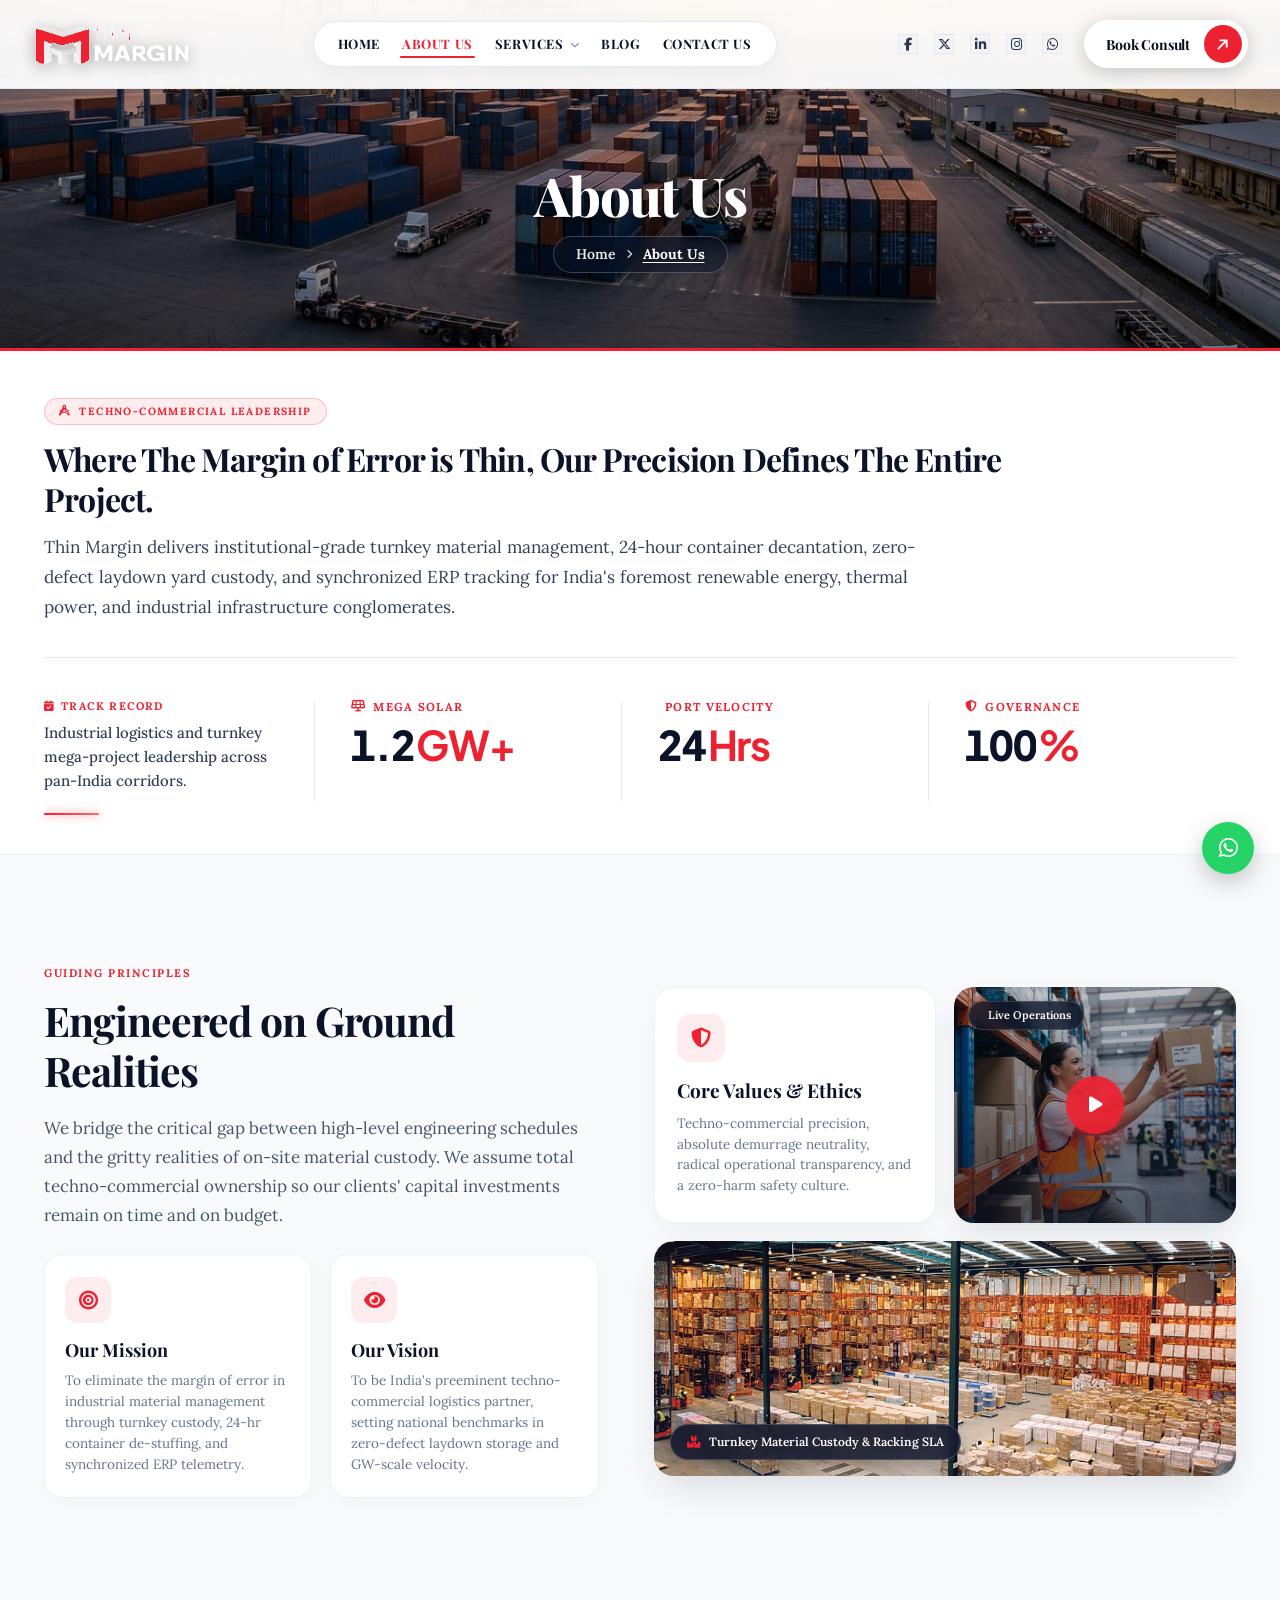
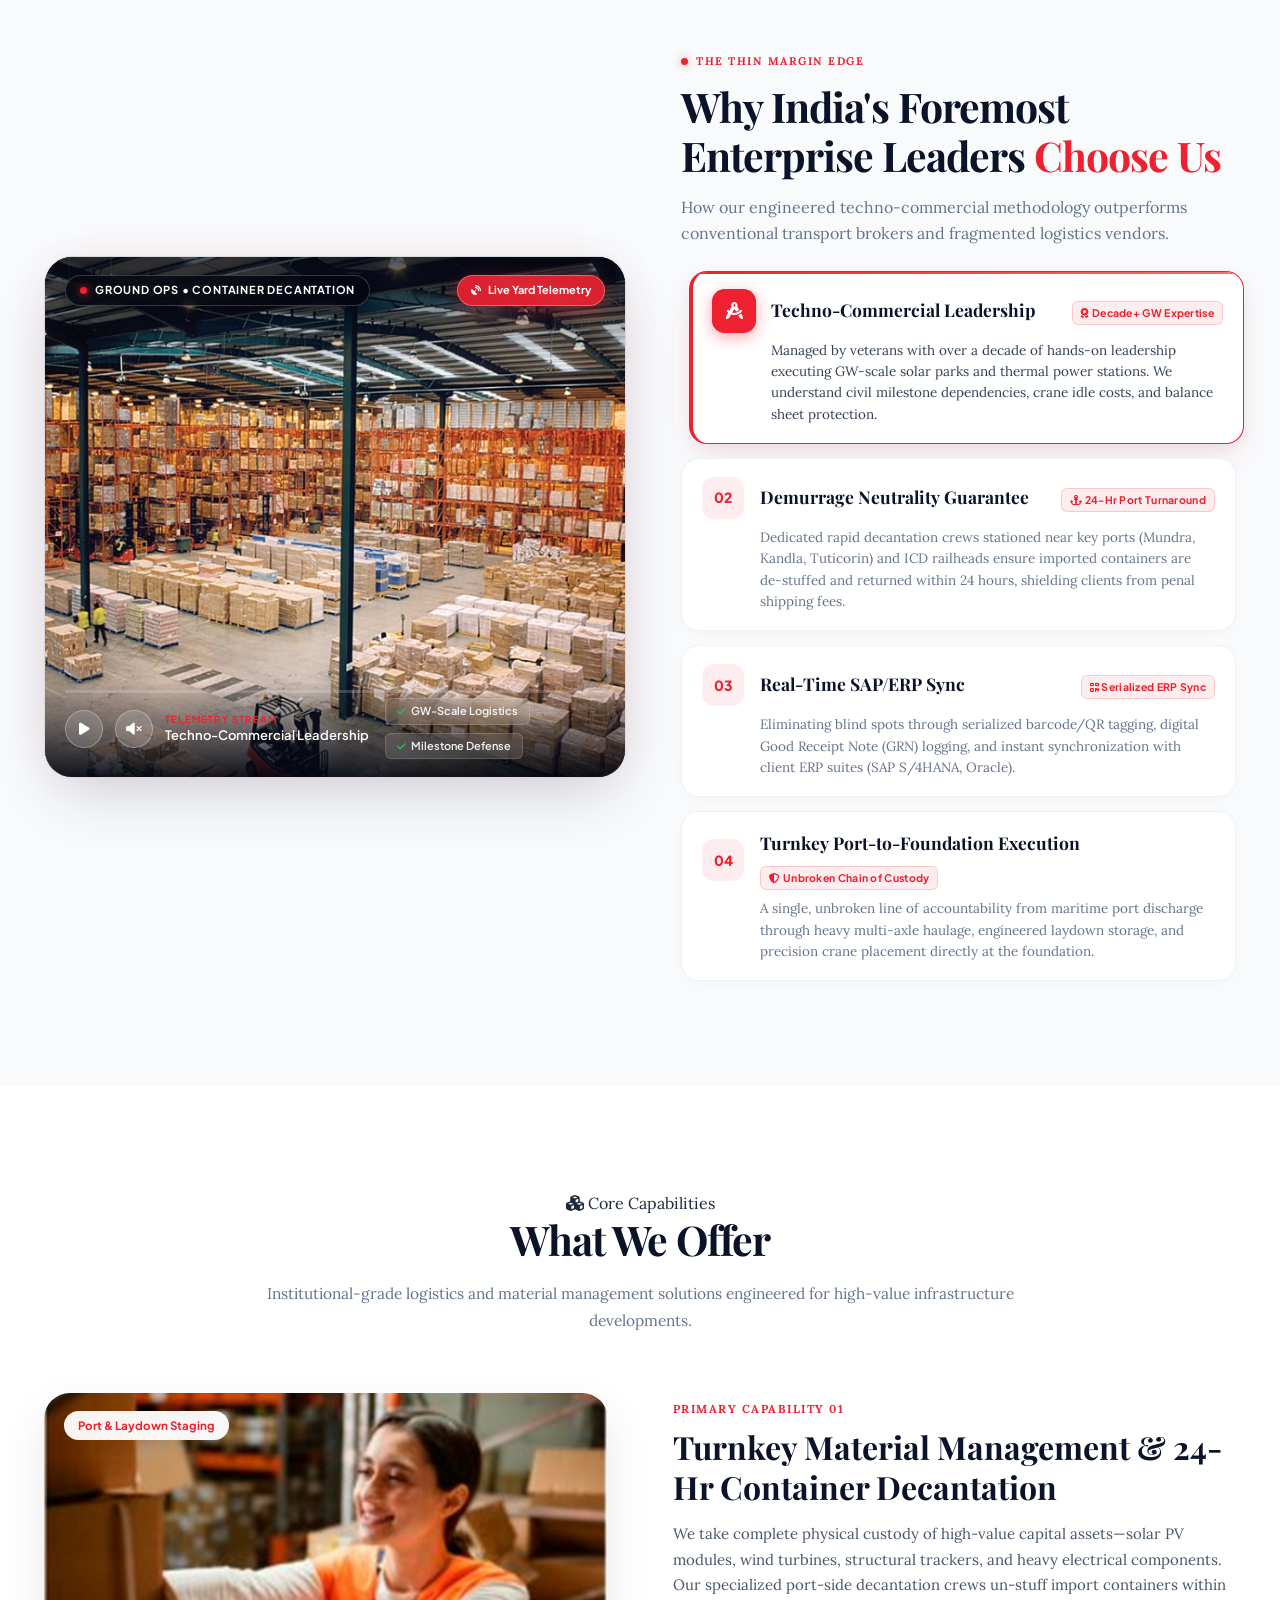
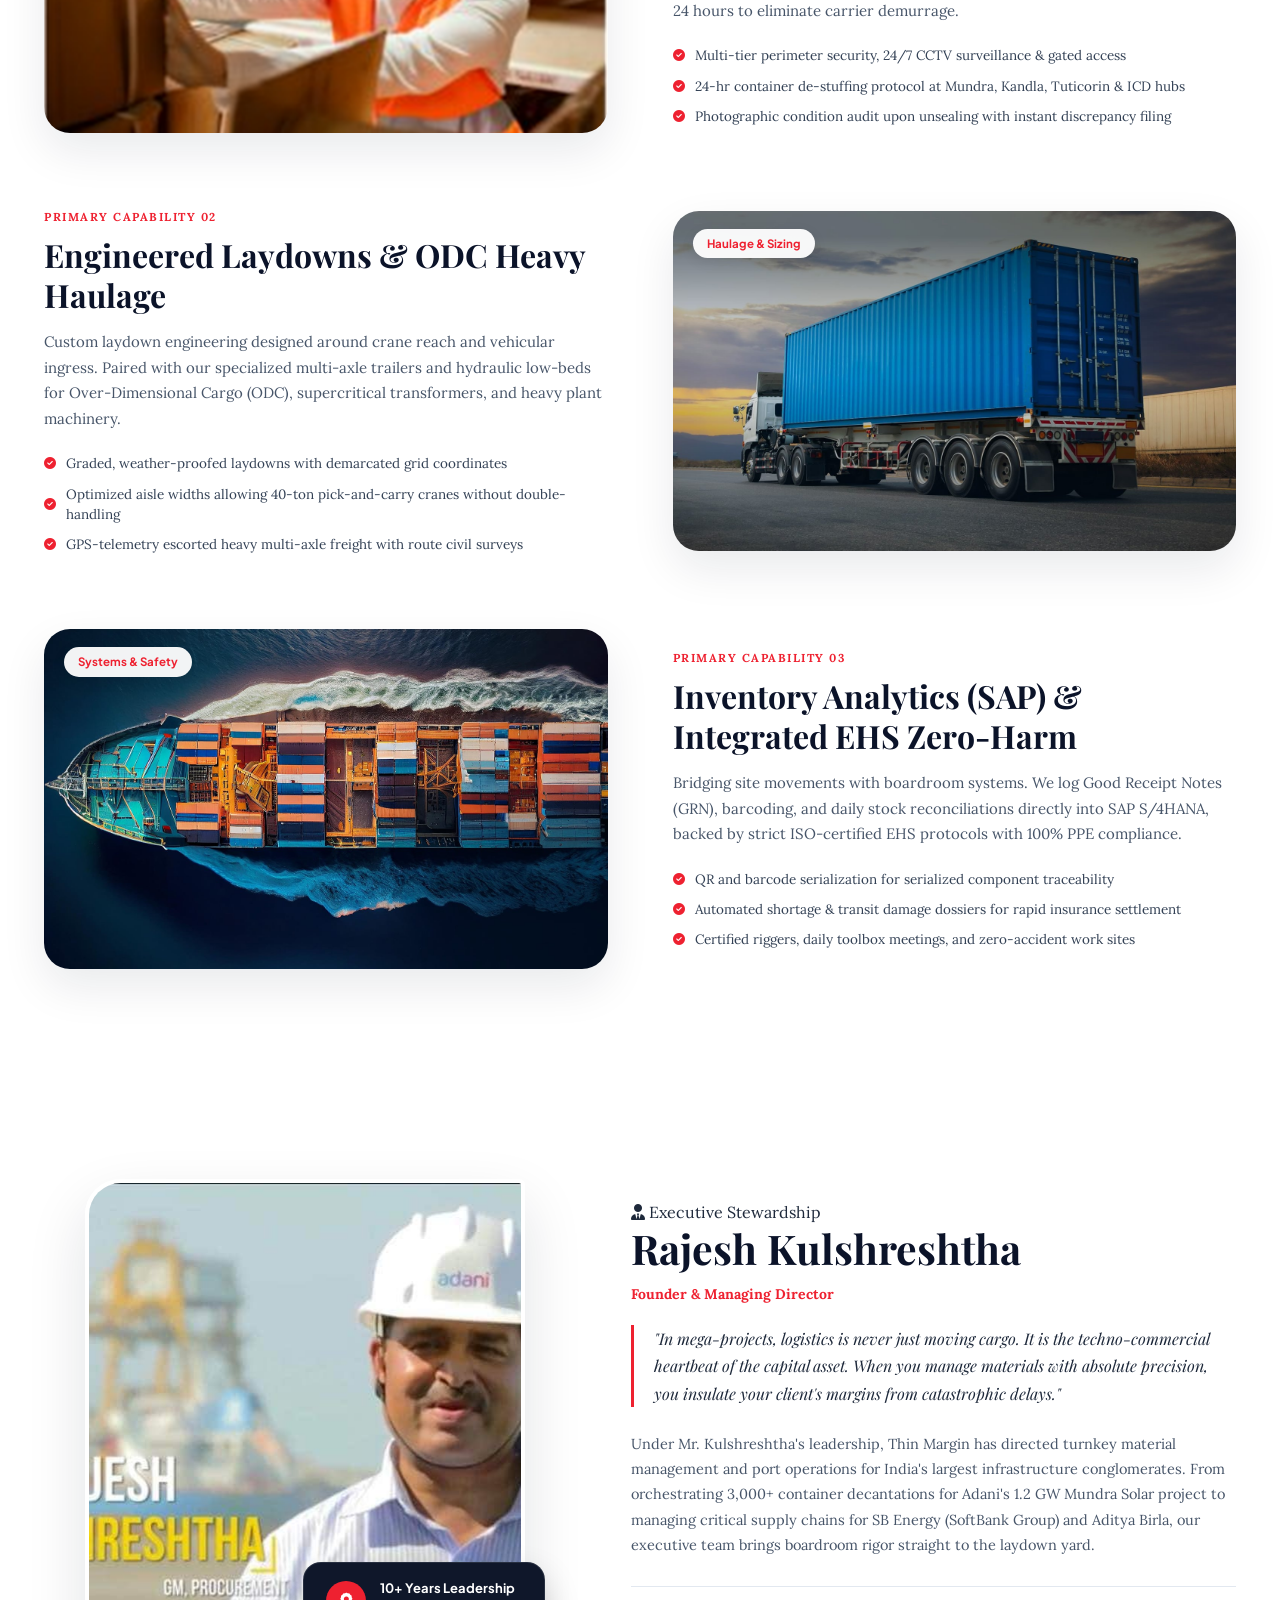
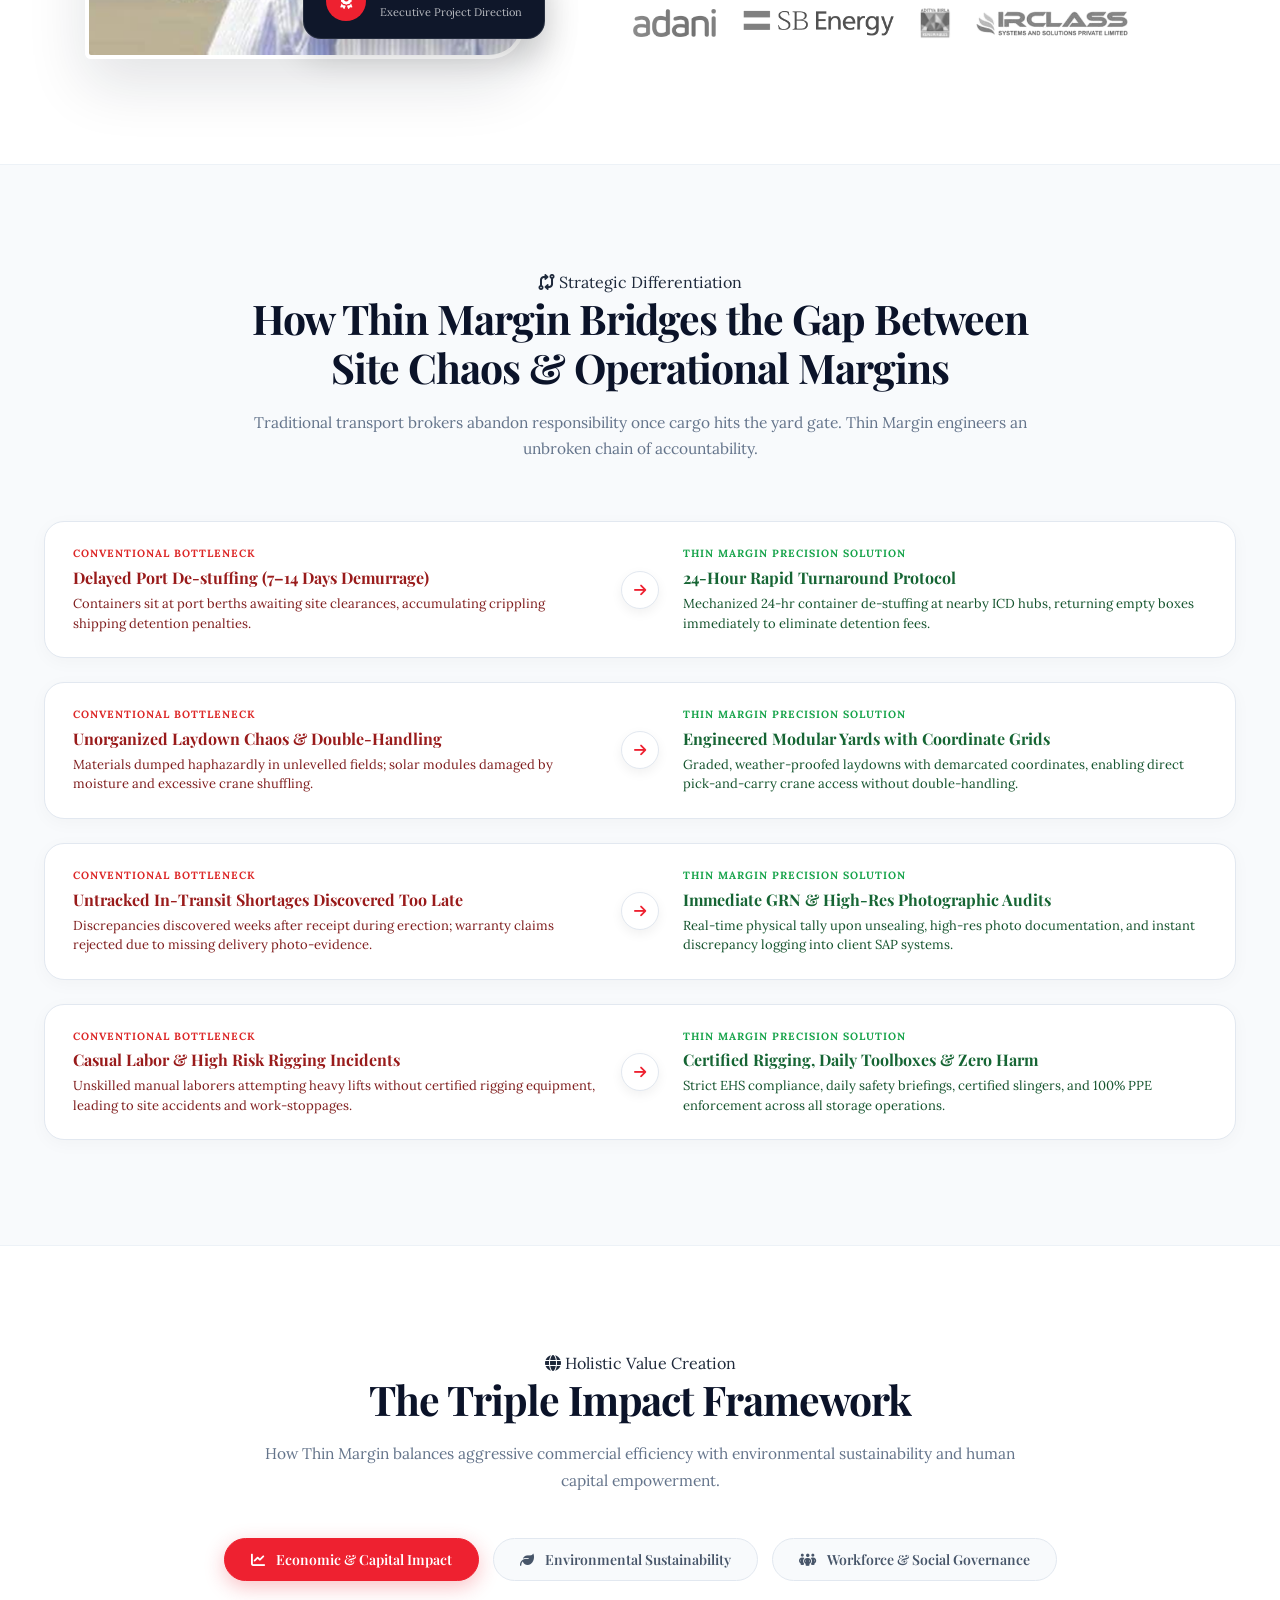
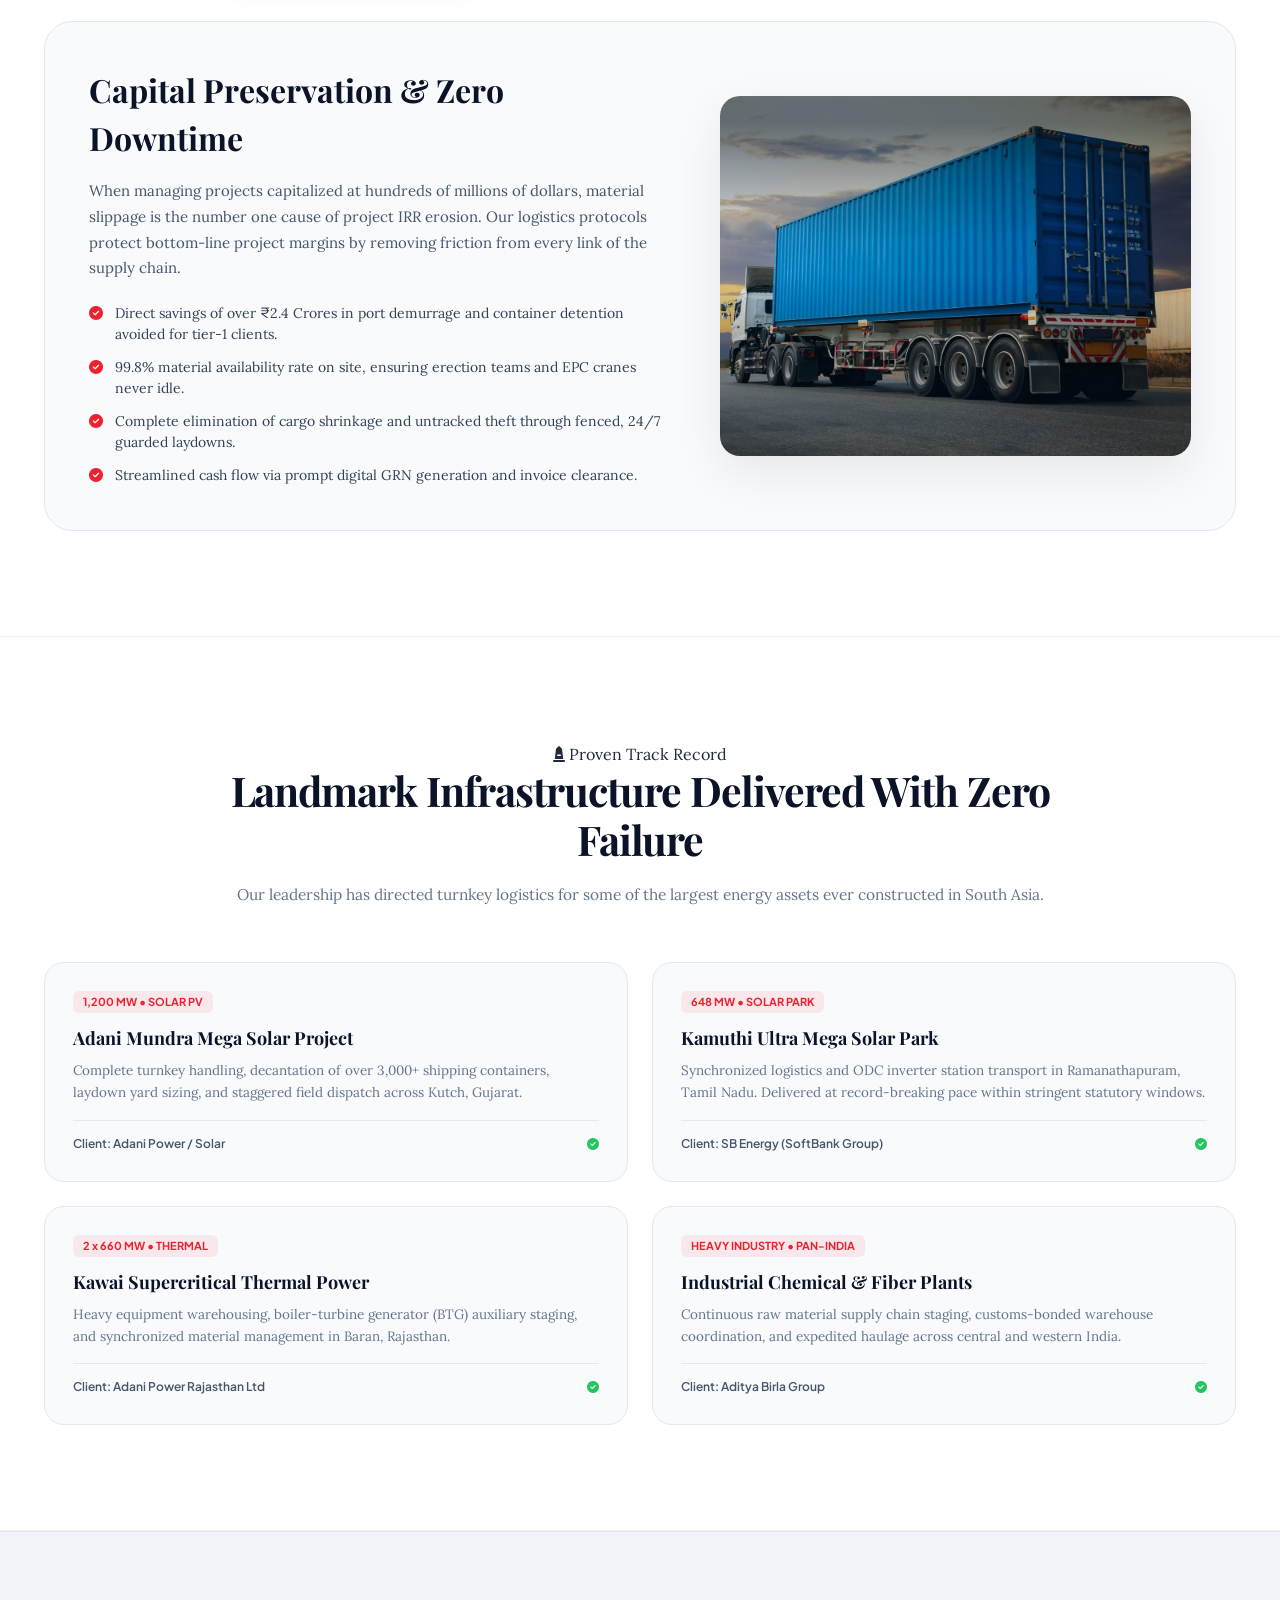
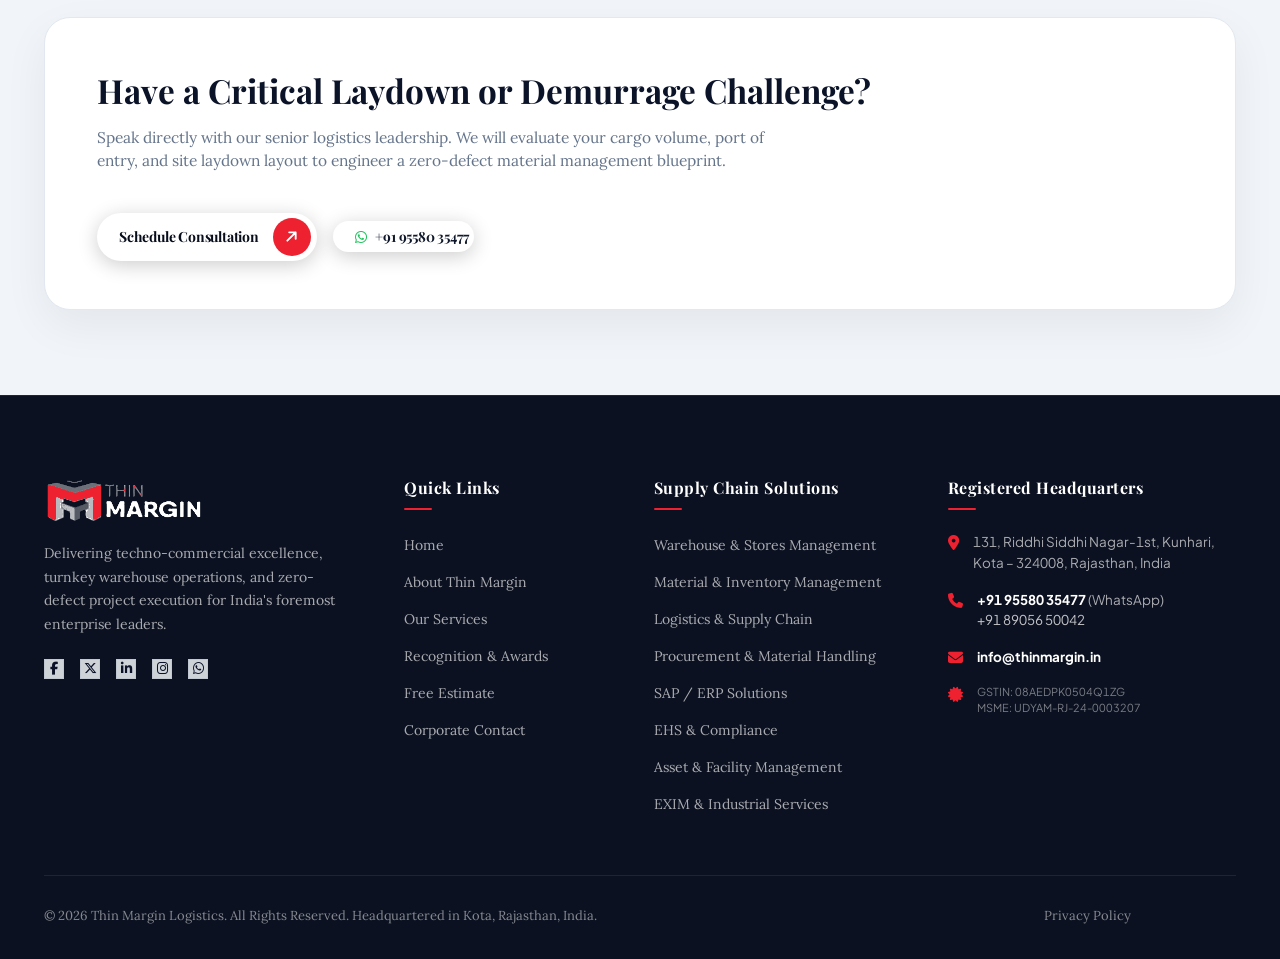
==== commit d1dae41c: "Update title and favicon to Thin Margin, upgrade hero glass telemetry terminal and tags, remove prec" ====
--- a/about.html
+++ b/about.html
@@ -4,10 +4,12 @@
   <meta charset="UTF-8">
   <meta name="viewport" content="width=device-width, initial-scale=1.0">
   <meta http-equiv="X-UA-Compatible" content="ie=edge">
-  <title>About Us | Thin Margin - Techno-Commercial Leadership & Turnkey Material Management</title>
+  <title>Thin Margin</title>
   
   <!-- Favicon -->
-  <link rel="icon" type="image/png" href="assest/images/thin_margin_logo_white_tight.png">
+  <link rel="icon" type="image/jpeg" href="assest/images/thin_margin_favicon.jpeg">
+  <link rel="shortcut icon" type="image/jpeg" href="assest/images/thin_margin_favicon.jpeg">
+  <link rel="apple-touch-icon" href="assest/images/thin_margin_favicon.jpeg">
 
   <!-- Google Fonts: Plus Jakarta Sans, Outfit & Inter (Modern, Stylish, Executive Typography) -->
   <link rel="preconnect" href="https://fonts.googleapis.com">
--- a/assest/css/style.css
+++ b/assest/css/style.css
@@ -4528,353 +4528,1255 @@
   color: inherit;
 }
 
-/* --- 2. EXECUTIVE PURE LIGHT HERO SECTION --- */
-.hero-light-section {
-  position: relative;
-  min-height: 90vh;
-  display: flex;
-  align-items: center;
-  padding: 140px 44px 85px;
-  background: 
-    radial-gradient(circle at 84% 22%, rgba(238, 33, 48, 0.05) 0%, transparent 55%),
-    radial-gradient(circle at 12% 65%, rgba(11, 19, 41, 0.03) 0%, transparent 50%),
-    #ffffff;
+/* ==========================================================================
+   DYNAMIC HERO SECTION INTERACTIVE MODE SWITCHER & VIDEO TRIGGER
+   ========================================================================== */
+.hero-mode-switcher {
+  display: flex;
+  align-items: center;
+  gap: 10px;
+  margin-bottom: 28px;
+  flex-wrap: wrap;
+}
+
+.hero-mode-pill {
+  display: inline-flex;
+  align-items: center;
+  gap: 8px;
+  padding: 8px 18px;
+  background: #ffffff;
+  border: 1px solid #e2e8f0;
+  border-radius: 999px;
+  font-family: 'Plus Jakarta Sans', sans-serif;
+  font-size: 12.5px;
+  font-weight: 700;
+  color: #475569;
+  cursor: pointer;
+  transition: all 0.35s cubic-bezier(0.16, 1, 0.3, 1);
+  box-shadow: 0 2px 8px rgba(11, 19, 41, 0.03);
+}
+
+.hero-mode-pill:hover {
+  border-color: rgba(238, 33, 48, 0.4);
+  color: #0b1329;
+  transform: translateY(-2px);
+}
+
+.hero-mode-pill.active {
+  background: #0b1329;
+  border-color: #0b1329;
+  color: #ffffff;
+  box-shadow: 0 10px 25px -5px rgba(11, 19, 41, 0.25);
+  transform: translateY(-2px);
+}
+
+.hero-mode-pill .mode-dot {
+  width: 7px;
+  height: 7px;
+  border-radius: 50%;
+  background: #94a3b8;
+  transition: all 0.3s ease;
+}
+
+.hero-mode-pill.active .mode-dot {
+  background: var(--color-accent);
+  box-shadow: 0 0 10px var(--color-accent);
+}
+
+.badge-pulse-indicator {
+  width: 7px;
+  height: 7px;
+  border-radius: 50%;
+  background: var(--color-accent);
+  box-shadow: 0 0 8px var(--color-accent);
+  display: inline-block;
+  animation: pulseBeacon 2s infinite cubic-bezier(0.4, 0, 0.6, 1);
+}
+
+/* Floating Interactive Video Preview Pill on Hero */
+.hero-video-preview-pill {
+  position: absolute;
+  top: 22px;
+  right: 22px;
+  display: inline-flex;
+  align-items: center;
+  gap: 9px;
+  padding: 8px 18px;
+  background: rgba(255, 255, 255, 0.94);
+  backdrop-filter: blur(14px);
+  -webkit-backdrop-filter: blur(14px);
+  border: 1px solid rgba(226, 232, 240, 0.95);
+  border-radius: 999px;
+  color: #0b1329;
+  font-family: 'Plus Jakarta Sans', sans-serif;
+  font-size: 12px;
+  font-weight: 700;
+  text-decoration: none;
+  z-index: 6;
+  box-shadow: 0 8px 25px rgba(0, 0, 0, 0.12);
+  transition: all 0.35s cubic-bezier(0.16, 1, 0.3, 1);
+}
+
+.hero-video-preview-pill:hover {
+  background: #0b1329;
+  color: #ffffff;
+  transform: translateY(-2px);
+  box-shadow: 0 12px 30px rgba(11, 19, 41, 0.25);
+}
+
+.hero-video-preview-pill .play-triangle {
+  width: 24px;
+  height: 24px;
+  border-radius: 50%;
+  background: var(--color-accent);
+  color: #ffffff;
+  display: flex;
+  align-items: center;
+  justify-content: center;
+  font-size: 9px;
+  padding-left: 2px;
+  transition: transform 0.3s ease;
+}
+
+.hero-video-preview-pill:hover .play-triangle {
+  transform: scale(1.15);
+}
+
+#heroMainVisual {
+  transition: opacity 0.35s ease, transform 0.45s cubic-bezier(0.16, 1, 0.3, 1);
+}
+
+#heroHudText, #heroBadgeText, #heroDescText {
+  transition: opacity 0.25s ease;
+}
+
+/* 3D Parallax Tilt Frame */
+.hero-image-frame {
+  transform-style: preserve-3d;
+  will-change: transform;
+}
+
+/* High-Precision Performance Benchmark Strip Styling */
+.about-intro-section {
+  background: #ffffff;
+  padding: 55px 44px 60px;
+  position: relative;
   border-bottom: 1px solid #edf2f7;
+}
+
+.intro-tag-pill {
+  display: inline-flex;
+  align-items: center;
+  gap: 8px;
+  padding: 5px 14px;
+  border-radius: 999px;
+  background: rgba(238, 33, 48, 0.08);
+  border: 1px solid rgba(238, 33, 48, 0.2);
+  color: var(--color-accent);
+  font-family: 'Plus Jakarta Sans', sans-serif;
+  font-size: 11px;
+  font-weight: 800;
+  letter-spacing: 0.08em;
+  text-transform: uppercase;
+  margin-bottom: 14px;
+}
+
+.intro-headline {
+  font-family: var(--font-heading);
+  font-size: clamp(28px, 3.2vw, 42px);
+  font-weight: 800;
+  color: #0b1329;
+  line-height: 1.2;
+  letter-spacing: -0.02em;
+  margin-bottom: 12px;
+}
+
+.intro-lead-text {
+  font-family: var(--font-body);
+  font-size: 16px;
+  line-height: 1.7;
+  color: #475569;
+  max-width: 820px;
+  margin-bottom: 35px;
+}
+
+/* ==========================================================================
+   CARGONEXT DESIGN SYSTEM & THEME ARCHITECTURE
+   ========================================================================== */
+
+/* --- 1. CARGONEXT TOPBAR --- */
+.cnx-topbar {
+  background: #060c18;
+  border-bottom: 1px solid rgba(255, 255, 255, 0.08);
+  font-family: var(--font-body);
+  font-size: 12.5px;
+  color: #94a3b8;
+  padding: 8px 48px;
+  position: relative;
+  z-index: 1001;
+}
+
+.cnx-topbar-inner {
+  max-width: 1600px;
+  margin: 0 auto;
+  display: flex;
+  align-items: center;
+  justify-content: space-between;
+  gap: 20px;
+}
+
+.cnx-topbar-left, .cnx-topbar-right {
+  display: flex;
+  align-items: center;
+  gap: 16px;
+}
+
+.cnx-topbar-item {
+  display: inline-flex;
+  align-items: center;
+  gap: 8px;
+}
+
+.cnx-topbar-item i {
+  color: var(--color-accent);
+  font-size: 12px;
+}
+
+.cnx-topbar-item a {
+  color: #ffffff;
+  font-weight: 600;
+  transition: color 0.2s ease;
+}
+
+.cnx-topbar-item a:hover {
+  color: var(--color-accent);
+}
+
+.cnx-topbar-divider {
+  width: 1px;
+  height: 14px;
+  background: rgba(255, 255, 255, 0.15);
+}
+
+/* --- 2. CARGONEXT SITE HEADER --- */
+.site-header.cnx-site-header {
+  position: sticky;
+  top: 0;
+  left: 0;
+  width: 100%;
+  z-index: 1000;
+  padding: 14px 48px;
+  background: rgba(7, 14, 28, 0.92);
+  backdrop-filter: blur(20px);
+  -webkit-backdrop-filter: blur(20px);
+  border-bottom: 1px solid rgba(255, 255, 255, 0.1);
+  box-shadow: 0 10px 30px rgba(0, 0, 0, 0.4);
+  transform: translateY(0) !important;
+  opacity: 1 !important;
+  transition: all 0.3s ease;
+}
+
+.cnx-site-header .nav-menu-list {
+  display: flex;
+  align-items: center;
+  gap: 28px;
+  list-style: none;
+  margin: 0;
+  padding: 0;
+}
+
+.cnx-site-header .nav-link {
+  font-family: var(--font-body);
+  font-size: 13.5px;
+  font-weight: 700;
+  color: #ffffff;
+  text-transform: uppercase;
+  letter-spacing: 0.8px;
+  display: inline-flex;
+  align-items: center;
+  gap: 6px;
+  padding: 6px 2px;
+  position: relative;
+  transition: color 0.25s ease;
+}
+
+.cnx-site-header .nav-link::after {
+  content: '';
+  position: absolute;
+  bottom: 0;
+  left: 0;
+  width: 0;
+  height: 2px;
+  background: var(--color-accent);
+  transition: width 0.3s var(--ease-out-expo);
+  border-radius: 2px;
+}
+
+.cnx-site-header .nav-item:hover .nav-link::after,
+.cnx-site-header .nav-item.active .nav-link::after {
+  width: 100%;
+}
+
+.cnx-site-header .nav-item:hover .nav-link,
+.cnx-site-header .nav-item.active .nav-link {
+  color: var(--color-accent);
+}
+
+/* --- 3. CARGONEXT ANIMATED BUTTON SYSTEM (mtfe-animated-btn) --- */
+.mtfe-animated-btn-wrap {
+  display: inline-flex;
+}
+
+.mtfe-animated-btn {
+  position: relative;
+  display: inline-flex;
+  align-items: center;
+  gap: 12px;
+  padding: 0 28px;
+  height: 52px;
+  font-family: var(--font-body);
+  font-size: 13.5px;
+  font-weight: 700;
+  letter-spacing: 1.5px;
+  text-transform: uppercase;
+  text-decoration: none;
+  border-radius: 999px;
+  transition: all 0.35s cubic-bezier(0.16, 1, 0.3, 1);
   overflow: hidden;
-}
-
-.hero-light-container {
-  max-width: 1520px;
+  box-shadow: 0 8px 24px rgba(0, 0, 0, 0.25);
+}
+
+.mtfe-animated-btn__dot {
+  width: 8px;
+  height: 8px;
+  border-radius: 50%;
+  flex-shrink: 0;
+  background: currentColor;
+  box-shadow: 0 0 10px currentColor;
+  animation: mtfe-btn-pulse 1.8s infinite;
+}
+
+@keyframes mtfe-btn-pulse {
+  0% { transform: scale(1); opacity: 1; }
+  50% { transform: scale(1.4); opacity: 0.6; }
+  100% { transform: scale(1); opacity: 1; }
+}
+
+.mtfe-animated-btn.cnx-btn-primary {
+  background: var(--color-accent);
+  color: #ffffff;
+  border: 1px solid var(--color-accent);
+}
+
+.mtfe-animated-btn.cnx-btn-primary:hover {
+  background: var(--color-accent-hover);
+  border-color: var(--color-accent-hover);
+  transform: translateY(-2px);
+  box-shadow: 0 12px 30px rgba(238, 33, 48, 0.4);
+}
+
+.mtfe-animated-btn.cnx-btn-glass {
+  background: rgba(255, 255, 255, 0.08);
+  backdrop-filter: blur(12px);
+  color: #ffffff;
+  border: 1px solid rgba(255, 255, 255, 0.22);
+}
+
+.mtfe-animated-btn.cnx-btn-glass:hover {
+  background: rgba(255, 255, 255, 0.16);
+  border-color: #ffffff;
+  transform: translateY(-2px);
+}
+
+.mtfe-animated-btn.cnx-nav-btn {
+  height: 44px;
+  padding: 0 22px;
+  font-size: 12.5px;
+  background: var(--color-accent);
+  color: #ffffff;
+  border: 1px solid var(--color-accent);
+}
+
+.mtfe-animated-btn.cnx-nav-btn:hover {
+  background: var(--color-accent-hover);
+  transform: translateY(-2px);
+  box-shadow: 0 8px 20px rgba(238, 33, 48, 0.35);
+}
+
+/* --- 4. CARGONEXT HERO SECTION --- */
+.cnx-hero-section {
+  position: relative;
+  min-height: 94vh;
+  background: #060d1d;
+  background-image: 
+    radial-gradient(circle at 75% 20%, rgba(238, 33, 48, 0.16) 0%, transparent 45%),
+    radial-gradient(circle at 20% 80%, rgba(14, 30, 58, 0.85) 0%, transparent 55%),
+    radial-gradient(circle at 50% 50%, rgba(6, 12, 25, 0.4) 0%, transparent 100%),
+    url('../images/hero_supply_chain.jpg');
+  background-size: cover;
+  background-position: center;
+  background-repeat: no-repeat;
+  color: #ffffff;
+  padding: 60px 48px 50px;
+  display: flex;
+  align-items: center;
+  overflow: hidden;
+}
+
+.cnx-hero-bg-overlay {
+  position: absolute;
+  inset: 0;
+  background: linear-gradient(135deg, rgba(4, 9, 20, 0.94) 0%, rgba(7, 15, 34, 0.88) 50%, rgba(5, 11, 24, 0.96) 100%);
+  z-index: 1;
+}
+
+.cnx-hero-container {
+  max-width: 1540px;
   width: 100%;
   margin: 0 auto;
-}
-
-.hero-light-grid {
+  position: relative;
+  z-index: 2;
+  display: flex;
+  flex-direction: column;
+  gap: 45px;
+}
+
+.cnx-hero-grid {
   display: grid;
-  grid-template-columns: 1.15fr 0.95fr;
-  gap: 55px;
-  align-items: center;
-}
-
-.hero-light-badge {
+  grid-template-columns: 1.05fr 0.95fr;
+  gap: 50px;
+  align-items: center;
+}
+
+/* High-Tech Glass Live Badge */
+.mtfe-live-badge-wrap {
   display: inline-flex;
-  align-items: center;
-  gap: 9px;
-  padding: 6px 16px;
+  margin-bottom: 24px;
+}
+
+.mtfe-live-badge {
+  display: inline-flex;
+  align-items: center;
+  gap: 12px;
+  padding: 8px 18px 8px 14px;
   border-radius: 999px;
-  background: rgba(238, 33, 48, 0.08);
-  border: 1px solid rgba(238, 33, 48, 0.22);
+  font-family: var(--font-body);
+  font-size: 12px;
+  letter-spacing: 1.2px;
+  text-decoration: none;
+  transition: all 0.3s ease;
+}
+
+.mtfe-live-badge.is-glass {
+  background: rgba(10, 20, 42, 0.75);
+  backdrop-filter: blur(20px);
+  -webkit-backdrop-filter: blur(20px);
+  border: 1px solid rgba(255, 255, 255, 0.2);
+  box-shadow: 0 10px 30px rgba(0, 0, 0, 0.45), inset 0 1px 0 rgba(255, 255, 255, 0.25);
+  color: #ffffff;
+}
+
+.mtfe-live-badge__beacon {
+  position: relative;
+  display: flex;
+  align-items: center;
+  justify-content: center;
+  width: 12px;
+  height: 12px;
+}
+
+.mtfe-live-badge__dot {
+  width: 8px;
+  height: 8px;
+  border-radius: 50%;
+  background: #2BE07A;
+  box-shadow: 0 0 10px #2BE07A;
+}
+
+.mtfe-live-badge__wave {
+  position: absolute;
+  inset: -3px;
+  border-radius: 50%;
+  border: 1.5px solid #2BE07A;
+  animation: beacon-ping 2s cubic-bezier(0, 0, 0.2, 1) infinite;
+}
+
+@keyframes beacon-ping {
+  0% { transform: scale(0.8); opacity: 1; }
+  75%, 100% { transform: scale(2.2); opacity: 0; }
+}
+
+.mtfe-live-badge__category {
+  font-size: 11px;
+  font-weight: 800;
+  letter-spacing: 1.6px;
+  text-transform: uppercase;
+  color: #2BE07A;
+}
+
+.mtfe-live-badge__divider {
+  width: 1px;
+  height: 12px;
+  background: rgba(255, 255, 255, 0.25);
+}
+
+.mtfe-live-badge__text {
+  font-size: 12px;
+  font-weight: 600;
+  color: #ffffff;
+  letter-spacing: 0.8px;
+}
+
+/* CargoNext Signature Hero Title with Outlined text */
+.cnx-hero-title {
+  font-family: var(--font-heading);
+  font-size: clamp(2.8rem, 4.4vw, 4.4rem);
+  font-weight: 900;
+  color: #ffffff;
+  line-height: 1.1;
+  letter-spacing: -0.03em;
+  margin-bottom: 22px;
+}
+
+.cnx-outline {
+  -webkit-text-stroke: 1.5px #ffffff;
+  -webkit-text-fill-color: transparent;
+  color: transparent;
+  font-style: normal;
+}
+
+.cnx-accent {
   color: var(--color-accent);
+}
+
+.cnx-hero-desc {
   font-family: var(--font-body);
+  font-size: clamp(15.5px, 1.1vw, 17.5px);
+  line-height: 1.7;
+  color: #cbd5e1;
+  max-width: 620px;
+  margin-bottom: 34px;
+}
+
+.cnx-hero-buttons {
+  display: flex;
+  align-items: center;
+  gap: 18px;
+  flex-wrap: wrap;
+  margin-bottom: 36px;
+}
+
+/* Rating Avatars */
+.mtfe-rating-avatars {
+  display: flex;
+  align-items: center;
+  gap: 16px;
+  color: #ffffff;
+  font-family: var(--font-body);
+  font-size: 13.5px;
+}
+
+.mtfe-rating-avatars__faces {
+  display: flex;
+}
+
+.mtfe-rating-avatars__faces img {
+  width: 40px;
+  height: 40px;
+  border-radius: 50%;
+  border: 2px solid #081022;
+  object-fit: cover;
+  margin-left: -12px;
+  box-shadow: 0 4px 12px rgba(0, 0, 0, 0.4);
+}
+
+.mtfe-rating-avatars__faces img:first-child {
+  margin-left: 0;
+}
+
+.mtfe-rating-avatars__summary {
+  display: flex;
+  flex-direction: column;
+}
+
+.mtfe-rating-avatars__stars {
+  color: #FFB400;
+  letter-spacing: 2px;
+  font-size: 14px;
+  line-height: 1.2;
+}
+
+.mtfe-rating-avatars__text {
+  font-size: 13px;
+  color: #cbd5e1;
+  margin-top: 2px;
+}
+
+.mtfe-rating-avatars__text strong {
+  color: #ffffff;
+}
+
+/* --- 5. MASTER GLASS TELEMETRY COCKPIT TERMINAL --- */
+.cnx-hero-visual {
+  position: relative;
+  display: flex;
+  flex-direction: column;
+}
+
+.cnx-cockpit-glow-bg {
+  position: absolute;
+  top: 50%;
+  left: 50%;
+  transform: translate(-50%, -50%);
+  width: 90%;
+  height: 90%;
+  background: radial-gradient(circle, rgba(238, 33, 48, 0.22) 0%, rgba(14, 30, 60, 0.45) 50%, transparent 75%);
+  filter: blur(40px);
+  z-index: 1;
+  pointer-events: none;
+}
+
+.cnx-master-cockpit {
+  position: relative;
+  z-index: 2;
+  border-radius: 26px;
+  padding: 30px 32px 26px;
+  color: #ffffff;
+  font-family: var(--font-body);
+}
+
+.cnx-master-cockpit.is-glass {
+  background: linear-gradient(135deg, rgba(255, 255, 255, 0.1) 0%, rgba(255, 255, 255, 0.04) 100%);
+  backdrop-filter: blur(24px);
+  -webkit-backdrop-filter: blur(24px);
+  border: 1px solid rgba(255, 255, 255, 0.2);
+  box-shadow: 
+    0 30px 80px rgba(2, 6, 18, 0.65), 
+    inset 0 1px 1px rgba(255, 255, 255, 0.3),
+    inset 0 0 30px rgba(238, 33, 48, 0.06);
+}
+
+/* Cockpit Top Bar */
+.cockpit-top-bar {
+  display: flex;
+  align-items: center;
+  justify-content: space-between;
+  gap: 16px;
+  padding-bottom: 20px;
+  border-bottom: 1px solid rgba(255, 255, 255, 0.12);
+  margin-bottom: 24px;
+}
+
+.cockpit-top-left {
+  display: flex;
+  align-items: center;
+  gap: 10px;
+}
+
+.cockpit-live-led {
+  width: 9px;
+  height: 9px;
+  border-radius: 50%;
+  background: #2BE07A;
+  box-shadow: 0 0 10px #2BE07A;
+  animation: mtfe-badge-pulse 2s infinite;
+}
+
+.cockpit-id-text {
+  font-size: 12.5px;
+  font-weight: 800;
+  letter-spacing: 1.4px;
+  color: #e2e8f0;
+  text-transform: uppercase;
+}
+
+.cockpit-chip-sla {
+  font-size: 11px;
+  font-weight: 800;
+  letter-spacing: 1px;
+  padding: 5px 12px;
+  border-radius: 999px;
+  background: rgba(238, 33, 48, 0.2);
+  color: #ff6b78;
+  border: 1px solid rgba(238, 33, 48, 0.4);
+  display: inline-flex;
+  align-items: center;
+  gap: 6px;
+}
+
+/* Route Transit Monitor */
+.cockpit-route-terminal {
+  display: flex;
+  align-items: center;
+  justify-content: space-between;
+  gap: 16px;
+  margin-bottom: 26px;
+}
+
+.route-station {
+  display: flex;
+  align-items: center;
+  gap: 12px;
+  min-width: 140px;
+}
+
+.route-station.destination {
+  justify-content: flex-end;
+  text-align: right;
+}
+
+.station-icon {
+  width: 40px;
+  height: 40px;
+  border-radius: 12px;
+  background: rgba(255, 255, 255, 0.1);
+  border: 1px solid rgba(255, 255, 255, 0.18);
+  display: flex;
+  align-items: center;
+  justify-content: center;
+  font-size: 16px;
+  color: #ffffff;
+  flex-shrink: 0;
+}
+
+.route-station.destination .station-icon {
+  order: 2;
+  background: rgba(238, 33, 48, 0.18);
+  border-color: rgba(238, 33, 48, 0.4);
+  color: var(--color-accent);
+}
+
+.station-info {
+  display: flex;
+  flex-direction: column;
+}
+
+.station-name {
+  font-family: var(--font-heading);
+  font-size: 17px;
+  font-weight: 800;
+  color: #ffffff;
+  line-height: 1.2;
+}
+
+.station-detail {
   font-size: 11.5px;
+  color: #94a3b8;
+  margin-top: 3px;
+  font-weight: 500;
+}
+
+/* Animated Vector Route Line */
+.route-vector-track {
+  position: relative;
+  flex: 1;
+  height: 3px;
+  margin: 0 14px;
+}
+
+.vector-line-dashed {
+  width: 100%;
+  height: 100%;
+  background: repeating-linear-gradient(90deg, rgba(255, 255, 255, 0.5) 0 6px, transparent 6px 14px);
+}
+
+.vector-pulse-node {
+  position: absolute;
+  top: 50%;
+  transform: translateY(-50%);
+  width: 8px;
+  height: 8px;
+  border-radius: 50%;
+  background: #ffffff;
+  box-shadow: 0 0 8px #ffffff;
+}
+
+.vector-pulse-node.origin-node { left: -4px; }
+.vector-pulse-node.dest-node { right: -4px; background: var(--color-accent); box-shadow: 0 0 8px var(--color-accent); }
+
+.vector-carrier-vehicle {
+  position: absolute;
+  top: 50%;
+  left: var(--vehicle-progress, 74%);
+  transform: translate(-50%, -50%);
+  z-index: 3;
+}
+
+.carrier-vehicle-icon {
+  width: 34px;
+  height: 34px;
+  border-radius: 50%;
+  background: var(--color-accent);
+  color: #ffffff;
+  display: flex;
+  align-items: center;
+  justify-content: center;
+  box-shadow: 0 0 20px rgba(238, 33, 48, 0.8);
+}
+
+.carrier-vehicle-pulse {
+  position: absolute;
+  inset: -6px;
+  border-radius: 50%;
+  border: 1.5px solid rgba(238, 33, 48, 0.6);
+  animation: carrier-radar 2s infinite;
+}
+
+@keyframes carrier-radar {
+  0% { transform: scale(0.85); opacity: 1; }
+  100% { transform: scale(1.8); opacity: 0; }
+}
+
+/* Dynamic Progress Meter */
+.cockpit-progress-wrap {
+  background: rgba(0, 0, 0, 0.28);
+  border: 1px solid rgba(255, 255, 255, 0.1);
+  border-radius: 16px;
+  padding: 16px 20px;
+  margin-bottom: 22px;
+}
+
+.cockpit-progress-header {
+  display: flex;
+  align-items: center;
+  justify-content: space-between;
+  margin-bottom: 10px;
+}
+
+.progress-label {
+  font-size: 12.5px;
+  font-weight: 700;
+  color: #e2e8f0;
+  display: flex;
+  align-items: center;
+  gap: 8px;
+}
+
+.progress-label i {
+  color: var(--color-accent);
+}
+
+.progress-pct {
+  font-size: 13px;
+  font-weight: 800;
+  color: #2BE07A;
+}
+
+.cockpit-progress-track {
+  height: 8px;
+  background: rgba(255, 255, 255, 0.14);
+  border-radius: 999px;
+  overflow: hidden;
+  position: relative;
+  margin-bottom: 12px;
+}
+
+.cockpit-progress-fill {
+  height: 100%;
+  background: linear-gradient(90deg, #ee2130 0%, #ff5c6c 70%, #ff8591 100%);
+  border-radius: 999px;
+  position: relative;
+  box-shadow: 0 0 14px rgba(238, 33, 48, 0.65);
+}
+
+.progress-sheen {
+  position: absolute;
+  inset: 0;
+  background: linear-gradient(90deg, transparent 0%, rgba(255, 255, 255, 0.5) 50%, transparent 100%);
+  background-size: 200% 100%;
+  animation: mtfe-tracker-sheen 2.5s infinite linear;
+}
+
+@keyframes mtfe-tracker-sheen {
+  0% { transform: translateX(-100%); }
+  100% { transform: translateX(100%); }
+}
+
+.cockpit-progress-meta {
+  display: flex;
+  align-items: center;
+  justify-content: space-between;
+  font-size: 12px;
+  color: #94a3b8;
+}
+
+.cockpit-progress-meta strong {
+  color: #ffffff;
+}
+
+.cockpit-progress-meta i {
+  margin-right: 4px;
+}
+
+/* Integrated Triple Stat Pods */
+.cockpit-stats-integrated {
+  display: grid;
+  grid-template-columns: repeat(3, 1fr);
+  gap: 14px;
+  margin-bottom: 18px;
+}
+
+.cockpit-stat-pod {
+  background: rgba(255, 255, 255, 0.06);
+  border: 1px solid rgba(255, 255, 255, 0.12);
+  border-radius: 14px;
+  padding: 14px 16px;
+  text-align: center;
+  transition: all 0.3s ease;
+}
+
+.cockpit-stat-pod:hover {
+  background: rgba(255, 255, 255, 0.1);
+  border-color: rgba(238, 33, 48, 0.4);
+  transform: translateY(-2px);
+}
+
+.pod-val {
+  display: block;
+  font-family: var(--font-heading);
+  font-size: 26px;
+  font-weight: 900;
+  color: #ffffff;
+  line-height: 1.1;
+  margin-bottom: 4px;
+}
+
+.cockpit-stat-pod:nth-child(1) .pod-val { color: #2BE07A; }
+.cockpit-stat-pod:nth-child(2) .pod-val { color: #38bdf8; }
+.cockpit-stat-pod:nth-child(3) .pod-val { color: var(--color-accent); }
+
+.pod-label {
+  display: block;
+  font-size: 11.5px;
+  font-weight: 600;
+  color: #cbd5e1;
+  line-height: 1.3;
+}
+
+/* Live Status Ticker */
+.cockpit-bottom-ticker {
+  display: flex;
+  align-items: center;
+  gap: 10px;
+  padding-top: 14px;
+  border-top: 1px solid rgba(255, 255, 255, 0.1);
+  font-size: 11px;
   font-weight: 700;
   letter-spacing: 1.2px;
+  color: #94a3b8;
   text-transform: uppercase;
-  margin-bottom: 22px;
-}
-
-.hero-light-title {
+}
+
+.ticker-dot {
+  color: #2BE07A;
+  animation: mtfe-badge-pulse 1.8s infinite;
+}
+
+.ticker-text {
+  overflow: hidden;
+  white-space: nowrap;
+  text-overflow: ellipsis;
+}
+
+/* --- 6. CARGONEXT QUICK LINKS GLASS DOCK --- */
+.mtfe-quick-links {
+  --mtfe-accent: #ee2130;
+  --mtfe-divider: rgba(255, 255, 255, 0.12);
+  display: grid;
+  grid-template-columns: repeat(4, minmax(0, 1fr));
+  border-radius: 20px;
+  overflow: hidden;
+  border: 1px solid rgba(255, 255, 255, 0.18);
+  background: rgba(255, 255, 255, 0.07);
+  backdrop-filter: blur(18px);
+  -webkit-backdrop-filter: blur(18px);
+  box-shadow: 0 20px 50px rgba(3, 10, 24, 0.45);
+}
+
+.mtfe-quick-links__item {
+  display: flex;
+  align-items: center;
+  gap: 16px;
+  padding: 20px 24px;
+  color: #ffffff !important;
+  text-decoration: none;
+  border-right: 1px solid var(--mtfe-divider);
+  transition: background 0.35s ease, transform 0.3s ease;
+}
+
+.mtfe-quick-links__item:last-child {
+  border-right: 0;
+}
+
+.mtfe-quick-links__item:hover {
+  background: var(--mtfe-accent);
+}
+
+.mtfe-quick-links__icon {
+  width: 44px;
+  height: 44px;
+  flex-shrink: 0;
+  border-radius: 12px;
+  background: rgba(255, 255, 255, 0.12);
+  display: flex;
+  align-items: center;
+  justify-content: center;
+  font-size: 18px;
+  color: #ffffff;
+  transition: transform 0.3s ease;
+}
+
+.mtfe-quick-links__item:hover .mtfe-quick-links__icon {
+  transform: scale(1.1);
+  background: rgba(255, 255, 255, 0.25);
+}
+
+.mtfe-quick-links__text {
+  display: flex;
+  flex-direction: column;
+}
+
+.mtfe-quick-links__title {
+  font-family: var(--font-body);
+  font-size: 14.5px;
+  font-weight: 700;
+  color: #ffffff;
+  line-height: 1.25;
+}
+
+.mtfe-quick-links__subtitle {
+  font-size: 12px;
+  color: rgba(255, 255, 255, 0.7);
+  margin-top: 3px;
+}
+
+/* --- 7. CARGONEXT SECTION KICKER & DUAL HEADINGS --- */
+.cnx-section-kicker {
+  display: inline-flex;
+  align-items: center;
+  gap: 10px;
+  margin-bottom: 14px;
+}
+
+.cnx-kicker-dot {
+  width: 8px;
+  height: 8px;
+  border-radius: 50%;
+  background: var(--color-accent);
+  box-shadow: 0 0 10px var(--color-accent);
+}
+
+.cnx-kicker-text {
+  font-family: var(--font-body);
+  font-size: 12px;
+  font-weight: 800;
+  letter-spacing: 1.8px;
+  text-transform: uppercase;
+  color: var(--color-accent);
+}
+
+.cnx-dual-heading {
   font-family: var(--font-heading);
-  font-size: clamp(2.35rem, 3.8vw, 3.5rem);
+  font-size: clamp(2.2rem, 3.6vw, 3.2rem);
   font-weight: 800;
   color: #0b1329;
-  line-height: 1.18;
+  line-height: 1.2;
   letter-spacing: -0.03em;
-  margin-bottom: 20px;
-}
-
-.hero-light-title span.accent-text {
-  color: var(--color-accent);
-}
-
-.hero-light-desc {
-  font-family: var(--font-body);
-  font-size: clamp(16px, 1.12vw, 18px);
-  line-height: 1.72;
-  color: #475569;
-  margin-bottom: 34px;
-  max-width: 640px;
-}
-
-.hero-light-actions {
-  display: flex;
-  align-items: center;
-  gap: 18px;
-  flex-wrap: wrap;
-  margin-bottom: 40px;
-}
-
-.btn-hero-consult {
-  display: inline-flex;
-  align-items: center;
-  gap: 12px;
-  padding: 13px 26px;
-  border-radius: 999px;
-  border: 1.5px solid #cbd5e1;
-  background: #ffffff;
-  color: #0b1329;
-  font-family: var(--font-body);
-  font-size: 14px;
-  font-weight: 700;
-  text-decoration: none;
-  transition: all 0.3s cubic-bezier(0.16, 1, 0.3, 1);
-  box-shadow: 0 4px 14px rgba(0, 0, 0, 0.04);
-}
-
-.btn-hero-consult:hover {
-  border-color: var(--color-accent);
-  color: var(--color-accent);
-  box-shadow: 0 8px 24px rgba(238, 33, 48, 0.12);
-  transform: translateY(-2px);
-}
-
-.hero-quick-trust {
-  display: flex;
-  align-items: center;
-  gap: 32px;
-  flex-wrap: wrap;
-  padding-top: 26px;
-  border-top: 1px solid #e2e8f0;
-}
-
-.trust-item {
-  display: flex;
-  flex-direction: column;
-}
-
-.trust-number {
-  font-family: var(--font-heading);
-  font-size: 22px;
-  font-weight: 800;
-  color: #0b1329;
-  line-height: 1.1;
-}
-
-.trust-number span {
-  color: var(--color-accent);
-}
-
-.trust-label {
-  font-size: 12px;
-  color: #64748b;
-  font-weight: 500;
-  margin-top: 2px;
-}
-
-/* Right Column Visual Showcase */
-.hero-light-visual {
-  position: relative;
-  width: 100%;
-}
-
-.hero-image-frame {
-  position: relative;
-  width: 100%;
-  height: 520px;
-  border-radius: 26px;
-  overflow: hidden;
-  border: 4px solid #ffffff;
-  box-shadow: 0 28px 70px rgba(11, 19, 41, 0.14), 0 4px 20px rgba(0, 0, 0, 0.04);
-  background: #f1f5f9;
-}
-
-.hero-image-frame img {
-  width: 100%;
-  height: 100%;
-  object-fit: cover;
-  display: block;
-  transition: transform 0.8s cubic-bezier(0.16, 1, 0.3, 1);
-}
-
-.hero-image-frame:hover img {
-  transform: scale(1.04);
-}
-
-.hero-hud-telemetry {
-  position: absolute;
-  top: 22px;
-  left: 22px;
-  background: rgba(11, 19, 41, 0.88);
-  backdrop-filter: blur(12px);
-  -webkit-backdrop-filter: blur(12px);
-  color: #ffffff;
-  padding: 8px 18px;
-  border-radius: 999px;
-  border: 1px solid rgba(255, 255, 255, 0.18);
-  font-size: 12px;
-  font-weight: 700;
-  display: inline-flex;
-  align-items: center;
-  gap: 8px;
-  box-shadow: 0 8px 24px rgba(0, 0, 0, 0.25);
-  z-index: 5;
-}
-
-.hero-floating-sla {
-  position: absolute;
-  bottom: 24px;
-  right: 24px;
-  background: #ffffff;
-  color: #0b1329;
-  padding: 12px 20px;
-  border-radius: 14px;
-  border: 1px solid rgba(226, 232, 240, 0.9);
-  font-size: 13px;
-  font-weight: 700;
-  display: inline-flex;
-  align-items: center;
-  gap: 10px;
-  box-shadow: 0 16px 40px rgba(11, 19, 41, 0.16);
-  z-index: 5;
-  animation: floatSla 4s ease-in-out infinite alternate;
-}
-
-@keyframes floatSla {
-  0% { transform: translateY(0); }
-  100% { transform: translateY(-8px); }
-}
-
-/* --- 3. 8 CORE SUPPLY CHAIN SERVICES GRID --- */
-.services-suite-grid-8 {
+  margin-bottom: 18px;
+}
+
+/* --- 8. CARGONEXT v4 SERVICES GRID (SIGNATURE BACKGROUND REVEAL HOVER ANIMATION) --- */
+.cnx-services-section {
+  background: #f8fafc;
+  padding: 100px 48px;
+  position: relative;
+}
+
+.mt-service-design-v4 .services-suite-grid-8 {
   display: grid;
   grid-template-columns: repeat(4, 1fr);
-  gap: 28px;
+  gap: 26px;
   margin-top: 50px;
 }
 
-.supply-service-card {
+.mt-service-design-v4 .mt-service-card {
   background: #ffffff;
   border: 1px solid #e2e8f0;
-  border-radius: 18px;
+  border-radius: 20px;
+  padding: 32px 28px;
+  text-align: left;
+  box-shadow: 0 6px 20px rgba(11, 19, 41, 0.04);
+  position: relative;
   overflow: hidden;
+  z-index: 0;
   display: flex;
   flex-direction: column;
-  transition: all 0.4s cubic-bezier(0.16, 1, 0.3, 1);
-  box-shadow: 0 10px 30px rgba(11, 19, 41, 0.04);
-  position: relative;
-}
-
-.supply-service-card:hover {
+  height: 100%;
+  transition: all 0.45s cubic-bezier(0.16, 1, 0.3, 1);
+}
+
+/* Background image reveal on hover via ::before */
+.mt-service-design-v4 .mt-service-card::before {
+  content: '';
+  position: absolute;
+  inset: 0;
+  background: var(--mt-service-card-bg) center / cover no-repeat;
+  opacity: 0;
+  transform: scale(1.08);
+  transition: opacity 0.45s cubic-bezier(0.16, 1, 0.3, 1), transform 0.65s cubic-bezier(0.16, 1, 0.3, 1);
+  z-index: -2;
+}
+
+/* Dark gradient overlay on hover via ::after */
+.mt-service-design-v4 .mt-service-card::after {
+  content: '';
+  position: absolute;
+  inset: 0;
+  background: linear-gradient(180deg, rgba(7, 14, 28, 0.8) 0%, rgba(4, 8, 17, 0.94) 100%);
+  opacity: 0;
+  transition: opacity 0.45s ease;
+  z-index: -1;
+}
+
+/* Hover Trigger */
+.mt-service-design-v4 .mt-service-card:hover {
   transform: translateY(-8px);
-  border-color: rgba(238, 33, 48, 0.4);
-  box-shadow: 0 24px 50px rgba(11, 19, 41, 0.1), 0 0 20px rgba(238, 33, 48, 0.08);
-}
-
-.supply-service-media {
-  position: relative;
-  height: 200px;
-  width: 100%;
-  overflow: hidden;
-  background: #f1f5f9;
-}
-
-.supply-service-img {
-  width: 100%;
-  height: 100%;
-  object-fit: cover;
-  transition: transform 0.65s cubic-bezier(0.16, 1, 0.3, 1);
-}
-
-.supply-service-card:hover .supply-service-img {
-  transform: scale(1.08);
-}
-
-.supply-service-icon-badge {
-  position: absolute;
-  top: 14px;
-  right: 14px;
-  width: 42px;
-  height: 42px;
-  background: #ffffff;
-  border-radius: 10px;
+  border-color: rgba(238, 33, 48, 0.45);
+  box-shadow: 0 24px 60px rgba(3, 10, 24, 0.4), 0 0 25px rgba(238, 33, 48, 0.15);
+}
+
+.mt-service-design-v4 .mt-service-card:hover::before,
+.mt-service-design-v4 .mt-service-card:hover::after {
+  opacity: 1;
+}
+
+.mt-service-design-v4 .mt-service-card:hover::before {
+  transform: scale(1);
+}
+
+/* Icon */
+.mt-service-design-v4 .mt-service-card-icon {
+  width: 54px;
+  height: 54px;
   display: flex;
   align-items: center;
   justify-content: center;
+  background: rgba(238, 33, 48, 0.08);
   color: var(--color-accent);
-  box-shadow: 0 6px 16px rgba(0, 0, 0, 0.14);
-  z-index: 5;
+  font-size: 22px;
+  border-radius: 14px;
+  margin-bottom: 22px;
   transition: all 0.35s ease;
 }
 
-.supply-service-card:hover .supply-service-icon-badge {
+.mt-service-design-v4 .mt-service-card:hover .mt-service-card-icon {
   background: var(--color-accent);
   color: #ffffff;
-  transform: rotate(360deg);
-}
-
-.supply-service-content {
-  padding: 22px 22px 24px;
-  display: flex;
-  flex-direction: column;
-  flex: 1;
-}
-
-.supply-service-title {
+  transform: scale(1.08);
+}
+
+/* Counter Number */
+.mt-service-design-v4 .mt-service-card-number {
+  position: absolute;
+  top: 32px;
+  right: 28px;
+  font-family: var(--font-body);
+  font-size: 24px;
+  font-weight: 800;
+  color: #cbd5e1;
+  line-height: 1;
+  transition: color 0.4s ease;
+}
+
+.mt-service-design-v4 .mt-service-card:hover .mt-service-card-number {
+  color: rgba(255, 255, 255, 0.35);
+}
+
+/* Service Title */
+.mt-service-design-v4 .mt-service-card-title {
   font-family: var(--font-heading);
-  font-size: 18px;
+  font-size: 19px;
   font-weight: 700;
+  line-height: 1.3;
+  margin-bottom: 12px;
+}
+
+.mt-service-design-v4 .mt-service-card-title a {
   color: #0b1329;
-  line-height: 1.3;
-  margin-bottom: 10px;
-  letter-spacing: -0.02em;
-  transition: color 0.3s ease;
-}
-
-.supply-service-card:hover .supply-service-title {
-  color: var(--color-accent);
-}
-
-.supply-service-desc {
+  text-decoration: none;
+  transition: color 0.35s ease;
+}
+
+.mt-service-design-v4 .mt-service-card:hover .mt-service-card-title a {
+  color: #ffffff;
+}
+
+/* Description */
+.mt-service-design-v4 .mt-service-card-desc {
   font-family: var(--font-body);
   font-size: 13.8px;
   line-height: 1.65;
   color: #64748b;
-  margin-bottom: 16px;
+  margin-bottom: 20px;
   flex: 1;
-}
-
-.supply-service-specs {
+  transition: color 0.35s ease;
+}
+
+.mt-service-design-v4 .mt-service-card:hover .mt-service-card-desc {
+  color: #cbd5e1;
+}
+
+/* Specs */
+.mt-service-design-v4 .mt-service-card-specs {
   display: flex;
   flex-direction: column;
-  gap: 6px;
-  margin-bottom: 18px;
-  padding-bottom: 16px;
+  gap: 7px;
+  margin-bottom: 22px;
+  padding-bottom: 18px;
   border-bottom: 1px solid #f1f5f9;
-}
-
-.supply-spec-item {
-  font-size: 12.8px;
+  transition: border-color 0.35s ease;
+}
+
+.mt-service-design-v4 .mt-service-card:hover .mt-service-card-specs {
+  border-bottom-color: rgba(255, 255, 255, 0.15);
+}
+
+.mt-service-design-v4 .mt-service-card-specs span {
+  font-size: 12.5px;
   color: #334155;
   font-weight: 500;
   display: flex;
   align-items: center;
   gap: 8px;
-}
-
-.supply-spec-item i {
+  transition: color 0.35s ease;
+}
+
+.mt-service-design-v4 .mt-service-card:hover .mt-service-card-specs span {
+  color: #e2e8f0;
+}
+
+.mt-service-design-v4 .mt-service-card-specs span i {
   color: var(--color-accent);
   font-size: 10px;
 }
 
-.supply-service-action {
-  display: flex;
+/* Bottom Action Link */
+.mt-service-design-v4 .mt-service-card-link {
+  display: inline-flex;
   align-items: center;
   justify-content: space-between;
-}
-
-.supply-action-link {
+  width: 100%;
   font-size: 13.5px;
   font-weight: 700;
   color: #0b1329;
-  display: inline-flex;
-  align-items: center;
-  gap: 8px;
-  transition: all 0.3s ease;
-}
-
-.supply-action-circle {
-  width: 32px;
-  height: 32px;
+  text-decoration: none;
+  transition: color 0.35s ease;
+  margin-top: auto;
+}
+
+.mt-service-design-v4 .mt-service-card-circle-arrow {
+  width: 34px;
+  height: 34px;
   border-radius: 50%;
   background: #f1f5f9;
   color: #0b1329;
@@ -4885,14 +5787,551 @@
   transition: all 0.35s cubic-bezier(0.16, 1, 0.3, 1);
 }
 
-.supply-service-card:hover .supply-action-link {
-  color: var(--color-accent);
-}
-
-.supply-service-card:hover .supply-action-circle {
+.mt-service-design-v4 .mt-service-card:hover .mt-service-card-link {
+  color: #ffffff;
+}
+
+.mt-service-design-v4 .mt-service-card:hover .mt-service-card-circle-arrow {
   background: var(--color-accent);
   color: #ffffff;
-  transform: translateX(4px);
+  transform: translateX(4px) rotate(-45deg);
+}
+
+/* --- 9. INTERACTIVE GROUND REALITIES & EXECUTIVE MANIFESTO --- */
+.cnx-ground-realities-section {
+  position: relative;
+  background: #f8fafc;
+  padding: 100px 48px 110px;
+  overflow: hidden;
+}
+
+.cnx-about-decor-glow {
+  position: absolute;
+  top: 0;
+  left: 50%;
+  transform: translateX(-50%);
+  width: 900px;
+  height: 400px;
+  background: radial-gradient(ellipse at top, rgba(238, 33, 48, 0.08) 0%, rgba(14, 26, 46, 0.04) 50%, transparent 70%);
+  filter: blur(50px);
+  pointer-events: none;
+}
+
+/* Centered Header */
+.cnx-section-header-centered {
+  text-align: center;
+  max-width: 820px;
+  margin: 0 auto 50px;
+}
+
+.cnx-kicker-pill {
+  display: inline-flex;
+  align-items: center;
+  gap: 10px;
+  padding: 6px 18px 6px 12px;
+  border-radius: 999px;
+  background: rgba(238, 33, 48, 0.08);
+  border: 1px solid rgba(238, 33, 48, 0.22);
+  margin-bottom: 18px;
+}
+
+.cnx-kicker-pulse-dot {
+  width: 8px;
+  height: 8px;
+  border-radius: 50%;
+  background: var(--color-accent);
+  box-shadow: 0 0 10px var(--color-accent);
+  animation: mtfe-badge-pulse 2s infinite;
+}
+
+.cnx-kicker-pill .cnx-kicker-text {
+  font-family: var(--font-body);
+  font-size: 11.5px;
+  font-weight: 800;
+  letter-spacing: 1.8px;
+  text-transform: uppercase;
+  color: var(--color-accent);
+}
+
+.cnx-grand-heading {
+  font-family: var(--font-heading);
+  font-size: clamp(2.3rem, 3.8vw, 3.4rem);
+  font-weight: 800;
+  color: #0b1329;
+  line-height: 1.15;
+  letter-spacing: -0.03em;
+  margin-bottom: 16px;
+}
+
+.cnx-grand-subtitle {
+  font-family: var(--font-body);
+  font-size: clamp(15.5px, 1.1vw, 17.5px);
+  line-height: 1.7;
+  color: #64748b;
+  max-width: 720px;
+  margin: 0 auto;
+}
+
+/* Grand Executive Narrative Manifesto */
+.tm-executive-manifesto {
+  max-width: 1280px;
+  margin: 0 auto 60px;
+}
+
+.manifesto-glass-card {
+  position: relative;
+  background: #ffffff;
+  border: 1px solid #e2e8f0;
+  border-radius: 24px;
+  padding: 48px 54px;
+  box-shadow: 0 15px 45px rgba(11, 19, 41, 0.05), 0 1px 3px rgba(11, 19, 41, 0.02);
+  overflow: hidden;
+  transition: all 0.4s ease;
+}
+
+.manifesto-glass-card:hover {
+  box-shadow: 0 24px 60px rgba(11, 19, 41, 0.08);
+  border-color: rgba(238, 33, 48, 0.25);
+}
+
+.manifesto-card-accent-bar {
+  position: absolute;
+  top: 0;
+  left: 0;
+  right: 0;
+  height: 4px;
+  background: linear-gradient(90deg, var(--color-accent) 0%, #ff5263 50%, #0b1329 100%);
+}
+
+.manifesto-quote-icon {
+  position: absolute;
+  top: 30px;
+  right: 44px;
+  font-size: 72px;
+  line-height: 1;
+  color: rgba(238, 33, 48, 0.07);
+  pointer-events: none;
+}
+
+.manifesto-body-text {
+  max-width: 1040px;
+  position: relative;
+  z-index: 1;
+}
+
+.manifesto-lead-para {
+  font-family: var(--font-heading);
+  font-size: clamp(17.5px, 1.35vw, 20.5px);
+  font-weight: 500;
+  line-height: 1.65;
+  color: #0f172a;
+  margin-bottom: 20px;
+  letter-spacing: -0.01em;
+}
+
+.manifesto-lead-para strong,
+.manifesto-sub-para strong {
+  font-weight: 700;
+  color: #0b1329;
+}
+
+.manifesto-lead-para strong:first-of-type {
+  color: var(--color-accent);
+}
+
+.manifesto-sub-para {
+  font-family: var(--font-body);
+  font-size: clamp(15px, 1.1vw, 16.5px);
+  line-height: 1.75;
+  color: #475569;
+  margin-bottom: 36px;
+}
+
+/* 4 Strategic Pillars Strip */
+.manifesto-credentials-grid {
+  display: grid;
+  grid-template-columns: repeat(4, 1fr);
+  gap: 20px;
+  padding-top: 32px;
+  border-top: 1px solid #f1f5f9;
+}
+
+.manifesto-cred-box {
+  display: flex;
+  align-items: flex-start;
+  gap: 14px;
+  background: #f8fafc;
+  border: 1px solid #eef2f6;
+  border-radius: 14px;
+  padding: 16px 18px;
+  transition: all 0.3s ease;
+}
+
+.manifesto-cred-box:hover {
+  background: #ffffff;
+  border-color: rgba(238, 33, 48, 0.3);
+  transform: translateY(-3px);
+  box-shadow: 0 8px 20px rgba(11, 19, 41, 0.04);
+}
+
+.cred-icon-wrap {
+  width: 42px;
+  height: 42px;
+  border-radius: 10px;
+  background: rgba(238, 33, 48, 0.08);
+  color: var(--color-accent);
+  display: flex;
+  align-items: center;
+  justify-content: center;
+  font-size: 16px;
+  flex-shrink: 0;
+  transition: all 0.3s ease;
+}
+
+.manifesto-cred-box:hover .cred-icon-wrap {
+  background: var(--color-accent);
+  color: #ffffff;
+}
+
+.cred-text-wrap {
+  display: flex;
+  flex-direction: column;
+}
+
+.cred-tag {
+  font-size: 10.5px;
+  font-weight: 800;
+  letter-spacing: 1.2px;
+  color: var(--color-accent);
+  text-transform: uppercase;
+  margin-bottom: 2px;
+}
+
+.cred-text-wrap strong {
+  font-family: var(--font-heading);
+  font-size: 15px;
+  font-weight: 700;
+  color: #0b1329;
+  line-height: 1.25;
+}
+
+.cred-text-wrap small {
+  font-size: 11.5px;
+  color: #64748b;
+  margin-top: 2px;
+}
+
+/* Interactive 3-Tab Strategic Console */
+.tm-interactive-ground-hub {
+  max-width: 1280px;
+  margin: 0 auto 50px;
+  background: #ffffff;
+  border: 1px solid #e2e8f0;
+  border-radius: 24px;
+  box-shadow: 0 16px 50px rgba(11, 19, 41, 0.04);
+  overflow: hidden;
+}
+
+.ground-hub-nav {
+  display: grid;
+  grid-template-columns: repeat(3, 1fr);
+  background: #f1f5f9;
+  border-bottom: 1px solid #e2e8f0;
+  padding: 6px;
+  gap: 6px;
+}
+
+.ground-tab-btn {
+  display: flex;
+  flex-direction: column;
+  align-items: flex-start;
+  padding: 18px 22px;
+  background: transparent;
+  border: 1px solid transparent;
+  border-radius: 14px;
+  cursor: pointer;
+  text-align: left;
+  transition: all 0.3s cubic-bezier(0.16, 1, 0.3, 1);
+  position: relative;
+}
+
+.ground-tab-btn .tab-btn-icon {
+  width: 32px;
+  height: 32px;
+  border-radius: 8px;
+  background: rgba(11, 19, 41, 0.06);
+  color: #475569;
+  display: flex;
+  align-items: center;
+  justify-content: center;
+  font-size: 14px;
+  margin-bottom: 8px;
+  transition: all 0.3s ease;
+}
+
+.ground-tab-btn .tab-btn-title {
+  font-family: var(--font-heading);
+  font-size: 15px;
+  font-weight: 700;
+  color: #334155;
+  transition: color 0.3s ease;
+}
+
+.ground-tab-btn .tab-btn-sub {
+  font-size: 12px;
+  color: #64748b;
+  margin-top: 2px;
+}
+
+.ground-tab-btn:hover {
+  background: rgba(255, 255, 255, 0.6);
+}
+
+.ground-tab-btn.active {
+  background: #ffffff;
+  border-color: #cbd5e1;
+  box-shadow: 0 6px 20px rgba(11, 19, 41, 0.06);
+}
+
+.ground-tab-btn.active .tab-btn-icon {
+  background: var(--color-accent);
+  color: #ffffff;
+}
+
+.ground-tab-btn.active .tab-btn-title {
+  color: var(--color-accent);
+}
+
+/* Hub Panes */
+.ground-hub-content {
+  padding: 44px 48px;
+}
+
+.ground-tab-pane {
+  display: none;
+  animation: tabFadeIn 0.4s ease forwards;
+}
+
+.ground-tab-pane.active {
+  display: block;
+}
+
+@keyframes tabFadeIn {
+  from { opacity: 0; transform: translateY(8px); }
+  to { opacity: 1; transform: translateY(0); }
+}
+
+.pane-grid {
+  display: grid;
+  grid-template-columns: 1.1fr 0.9fr;
+  gap: 48px;
+  align-items: center;
+}
+
+.pane-text {
+  display: flex;
+  flex-direction: column;
+}
+
+.pane-badge {
+  display: inline-flex;
+  align-items: center;
+  gap: 8px;
+  font-size: 11px;
+  font-weight: 800;
+  letter-spacing: 1.5px;
+  color: var(--color-accent);
+  text-transform: uppercase;
+  margin-bottom: 12px;
+}
+
+.pane-title {
+  font-family: var(--font-heading);
+  font-size: clamp(20px, 1.6vw, 24px);
+  font-weight: 800;
+  color: #0b1329;
+  line-height: 1.3;
+  margin-bottom: 16px;
+  letter-spacing: -0.02em;
+}
+
+.pane-desc {
+  font-family: var(--font-body);
+  font-size: 14.5px;
+  line-height: 1.7;
+  color: #475569;
+  margin-bottom: 24px;
+}
+
+.pane-checkmarks {
+  display: flex;
+  flex-direction: column;
+  gap: 12px;
+}
+
+.checkmark-row {
+  display: flex;
+  align-items: center;
+  gap: 12px;
+  font-size: 13.5px;
+  font-weight: 600;
+  color: #1e293b;
+}
+
+.checkmark-row i {
+  color: #2BE07A;
+  font-size: 16px;
+  flex-shrink: 0;
+}
+
+/* Pane Visual Card */
+.pane-visual-card {
+  position: relative;
+  border-radius: 18px;
+  overflow: hidden;
+  box-shadow: 0 20px 45px rgba(11, 19, 41, 0.12);
+  border: 1px solid #e2e8f0;
+  height: 320px;
+}
+
+.pane-img {
+  width: 100%;
+  height: 100%;
+  object-fit: cover;
+  transition: transform 0.6s cubic-bezier(0.16, 1, 0.3, 1);
+}
+
+.pane-visual-card:hover .pane-img {
+  transform: scale(1.05);
+}
+
+.pane-visual-glass-overlay {
+  position: absolute;
+  bottom: 16px;
+  left: 16px;
+  right: 16px;
+  background: rgba(10, 20, 42, 0.82);
+  backdrop-filter: blur(16px);
+  -webkit-backdrop-filter: blur(16px);
+  border: 1px solid rgba(255, 255, 255, 0.18);
+  border-radius: 12px;
+  padding: 12px 18px;
+  color: #ffffff;
+  display: flex;
+  flex-direction: column;
+  gap: 3px;
+}
+
+.overlay-telemetry-badge {
+  font-size: 12px;
+  font-weight: 800;
+  color: #2BE07A;
+  letter-spacing: 0.8px;
+  display: flex;
+  align-items: center;
+  gap: 6px;
+  text-transform: uppercase;
+}
+
+.overlay-meta {
+  font-size: 12px;
+  color: #cbd5e1;
+}
+
+/* Actions */
+.ground-realities-actions {
+  display: flex;
+  align-items: center;
+  justify-content: center;
+  gap: 18px;
+  flex-wrap: wrap;
+}
+
+/* Responsive adjustments */
+@media (max-width: 1280px) {
+  .manifesto-credentials-grid {
+    grid-template-columns: repeat(2, 1fr);
+  }
+  .mt-service-design-v4 .services-suite-grid-8 {
+    grid-template-columns: repeat(2, 1fr);
+  }
+}
+
+@media (max-width: 991px) {
+  .pane-grid {
+    grid-template-columns: 1fr;
+  }
+  .pane-visual-card {
+    height: 260px;
+  }
+  .ground-hub-nav {
+    grid-template-columns: 1fr;
+  }
+  .cnx-hero-grid {
+    grid-template-columns: 1fr;
+  }
+  .manifesto-glass-card {
+    padding: 32px 24px;
+  }
+  .ground-hub-content {
+    padding: 30px 24px;
+  }
+  .mtfe-quick-links {
+    grid-template-columns: repeat(2, 1fr);
+  }
+}
+
+@media (max-width: 640px) {
+  .manifesto-credentials-grid {
+    grid-template-columns: 1fr;
+  }
+  .mtfe-quick-links {
+    grid-template-columns: 1fr;
+  }
+  .cockpit-stats-integrated {
+    grid-template-columns: 1fr;
+  }
+  .cockpit-route-terminal {
+    flex-direction: column;
+    align-items: flex-start;
+  }
+  .route-station.destination {
+    justify-content: flex-start;
+    text-align: left;
+  }
+  .route-station.destination .station-icon {
+    order: 0;
+  }
+  .route-vector-track {
+    width: 100%;
+    margin: 16px 0;
+  }
+}epeat(2, 1fr);
+  }
+  .mtfe-quick-links {
+    grid-template-columns: repeat(2, 1fr);
+  }
+}
+
+@media (max-width: 991px) {
+  .cnx-hero-grid {
+    grid-template-columns: 1fr;
+  }
+  .cnx-topbar {
+    display: none;
+  }
+  .mtfe-quick-links {
+    grid-template-columns: 1fr;
+  }
+  .cnx-stat-cards-cluster {
+    grid-template-columns: 1fr;
+  }
+}
+
+@media (max-width: 768px) {
+  .mt-service-design-v4 .services-suite-grid-8 {
+    grid-template-columns: 1fr;
+  }
 }
 
 @media (max-width: 1200px) {
@@ -4921,3 +6360,523 @@
   }
 }
 
+/* ==========================================================================
+   3D DIGITAL TWIN & REAL-TIME MATERIAL TELEMETRY SECTION
+   Scroll-Driven Three.js WebGL Interactive Laydown Matrix
+   ========================================================================== */
+.digital-twin-section {
+  position: relative;
+  padding: 120px 0 130px;
+  background: linear-gradient(180deg, #ffffff 0%, #f8fafc 40%, #f1f5f9 100%);
+  overflow: hidden;
+  border-top: 1px solid rgba(226, 232, 240, 0.85);
+  border-bottom: 1px solid rgba(226, 232, 240, 0.85);
+}
+
+.digital-twin-container {
+  max-width: 1380px;
+  margin: 0 auto;
+  padding: 0 32px;
+  position: relative;
+  z-index: 2;
+}
+
+.digital-twin-header {
+  text-align: center;
+  max-width: 880px;
+  margin: 0 auto 65px;
+}
+
+.digital-twin-title {
+  font-family: var(--font-heading);
+  font-size: clamp(32px, 3.8vw, 48px);
+  font-weight: 800;
+  color: #0b1329;
+  line-height: 1.18;
+  letter-spacing: -0.02em;
+  margin-bottom: 18px;
+}
+
+.digital-twin-subtitle {
+  font-family: var(--font-body);
+  font-size: 16.5px;
+  line-height: 1.7;
+  color: #475569;
+}
+
+.twin-stage-grid {
+  display: grid;
+  grid-template-columns: 1.35fr 1fr;
+  gap: 36px;
+  align-items: stretch;
+}
+
+/* 3D WebGL Canvas Viewport Stage */
+.twin-viewport-frame {
+  position: relative;
+  background: radial-gradient(circle at 50% 40%, rgba(255, 255, 255, 0.95) 0%, rgba(241, 245, 249, 0.9) 100%);
+  border-radius: 28px;
+  border: 1px solid rgba(226, 232, 240, 0.9);
+  box-shadow: 0 25px 60px -15px rgba(11, 19, 41, 0.08), 0 0 0 1px rgba(255, 255, 255, 0.9) inset;
+  overflow: hidden;
+  min-height: 640px;
+  display: flex;
+  flex-direction: column;
+}
+
+.twin-webgl-canvas {
+  width: 100% !important;
+  height: 100% !important;
+  position: absolute;
+  inset: 0;
+  z-index: 1;
+  cursor: grab;
+}
+
+.twin-webgl-canvas:active {
+  cursor: grabbing;
+}
+
+/* Floating HUD Elements inside 3D Viewport */
+.twin-hud-top {
+  position: absolute;
+  top: 24px;
+  left: 24px;
+  right: 24px;
+  display: flex;
+  justify-content: space-between;
+  align-items: center;
+  z-index: 10;
+  pointer-events: none;
+}
+
+.twin-hud-pill {
+  display: inline-flex;
+  align-items: center;
+  gap: 10px;
+  padding: 8px 18px;
+  background: rgba(255, 255, 255, 0.88);
+  backdrop-filter: blur(16px);
+  -webkit-backdrop-filter: blur(16px);
+  border: 1px solid rgba(226, 232, 240, 0.85);
+  border-radius: 100px;
+  box-shadow: 0 8px 24px -4px rgba(11, 19, 41, 0.06);
+  font-family: 'Plus Jakarta Sans', sans-serif;
+  font-size: 11.5px;
+  font-weight: 700;
+  letter-spacing: 0.06em;
+  color: #0b1329;
+}
+
+.twin-pulse-dot {
+  width: 8px;
+  height: 8px;
+  border-radius: 50%;
+  background: var(--color-accent);
+  box-shadow: 0 0 0 0 rgba(238, 33, 48, 0.7);
+  animation: pulseBeacon 2s infinite cubic-bezier(0.4, 0, 0.6, 1);
+}
+
+@keyframes pulseBeacon {
+  0% {
+    box-shadow: 0 0 0 0 rgba(238, 33, 48, 0.7);
+  }
+  70% {
+    box-shadow: 0 0 0 10px rgba(238, 33, 48, 0);
+  }
+  100% {
+    box-shadow: 0 0 0 0 rgba(238, 33, 48, 0);
+  }
+}
+
+.coordinates-pill {
+  color: #64748b;
+  font-size: 11px;
+}
+.coordinates-pill i {
+  color: var(--color-accent);
+}
+
+.twin-hud-center-tip {
+  position: absolute;
+  top: 50%;
+  left: 50%;
+  transform: translate(-50%, -50%);
+  z-index: 5;
+  pointer-events: none;
+  opacity: 0.75;
+  transition: opacity 0.5s ease;
+}
+
+.twin-hud-center-tip span {
+  display: inline-flex;
+  align-items: center;
+  gap: 8px;
+  padding: 8px 16px;
+  background: rgba(11, 19, 41, 0.07);
+  border-radius: 20px;
+  font-size: 11.5px;
+  font-weight: 600;
+  color: #334155;
+  letter-spacing: 0.03em;
+}
+
+.twin-hud-bottom {
+  position: absolute;
+  bottom: 24px;
+  left: 24px;
+  right: 24px;
+  background: rgba(255, 255, 255, 0.9);
+  backdrop-filter: blur(18px);
+  -webkit-backdrop-filter: blur(18px);
+  border: 1px solid rgba(226, 232, 240, 0.9);
+  border-radius: 20px;
+  padding: 16px 24px;
+  display: grid;
+  grid-template-columns: repeat(4, 1fr);
+  gap: 16px;
+  z-index: 10;
+  box-shadow: 0 12px 32px -8px rgba(11, 19, 41, 0.06);
+}
+
+.twin-hud-stat {
+  display: flex;
+  flex-direction: column;
+  gap: 4px;
+}
+
+.twin-stat-label {
+  font-family: 'Plus Jakarta Sans', sans-serif;
+  font-size: 10px;
+  font-weight: 700;
+  letter-spacing: 0.06em;
+  color: #64748b;
+  text-transform: uppercase;
+}
+
+.twin-stat-val {
+  font-family: 'Plus Jakarta Sans', sans-serif;
+  font-size: 13px;
+  font-weight: 800;
+  color: #0b1329;
+}
+
+.twin-stat-val.text-accent {
+  color: var(--color-accent);
+}
+
+/* Right Column: Interactive Waypoint Cards */
+.twin-telemetry-console {
+  display: flex;
+  flex-direction: column;
+  gap: 16px;
+  justify-content: space-between;
+}
+
+.twin-node-card {
+  position: relative;
+  background: #ffffff;
+  border-radius: 20px;
+  border: 1px solid rgba(226, 232, 240, 0.85);
+  padding: 22px 26px;
+  display: flex;
+  gap: 20px;
+  align-items: flex-start;
+  cursor: pointer;
+  transition: all 0.4s cubic-bezier(0.16, 1, 0.3, 1);
+  box-shadow: 0 4px 16px -2px rgba(11, 19, 41, 0.03);
+}
+
+.twin-node-card:hover {
+  transform: translateX(6px);
+  border-color: rgba(238, 33, 48, 0.35);
+  box-shadow: 0 16px 36px -8px rgba(238, 33, 48, 0.08);
+}
+
+.twin-node-card.active {
+  background: #ffffff;
+  border-color: var(--color-accent);
+  box-shadow: 0 18px 45px -10px rgba(238, 33, 48, 0.12), 0 0 0 1px var(--color-accent) inset;
+  transform: translateX(10px);
+}
+
+.twin-node-marker {
+  position: relative;
+  width: 44px;
+  height: 44px;
+  flex-shrink: 0;
+  border-radius: 14px;
+  background: #f8fafc;
+  border: 1px solid #e2e8f0;
+  display: flex;
+  align-items: center;
+  justify-content: center;
+  transition: all 0.35s ease;
+}
+
+.twin-node-card.active .twin-node-marker {
+  background: var(--color-accent);
+  border-color: var(--color-accent);
+  color: #ffffff;
+  box-shadow: 0 8px 20px -4px rgba(238, 33, 48, 0.45);
+}
+
+.node-idx {
+  font-family: 'Plus Jakarta Sans', sans-serif;
+  font-size: 15px;
+  font-weight: 800;
+  color: #0b1329;
+  transition: color 0.3s ease;
+}
+
+.twin-node-card.active .node-idx {
+  color: #ffffff;
+}
+
+.node-pulse-ring {
+  position: absolute;
+  inset: -6px;
+  border-radius: 18px;
+  border: 2px solid var(--color-accent);
+  opacity: 0;
+  pointer-events: none;
+  transition: all 0.3s ease;
+}
+
+.twin-node-card.active .node-pulse-ring {
+  opacity: 0.6;
+  animation: nodeRingPulse 2.4s infinite cubic-bezier(0.16, 1, 0.3, 1);
+}
+
+@keyframes nodeRingPulse {
+  0% {
+    transform: scale(0.95);
+    opacity: 0.8;
+  }
+  100% {
+    transform: scale(1.3);
+    opacity: 0;
+  }
+}
+
+.twin-node-info {
+  flex: 1;
+}
+
+.node-tag-row {
+  display: flex;
+  align-items: center;
+  justify-content: space-between;
+  margin-bottom: 6px;
+}
+
+.node-tag-chip {
+  font-family: 'Plus Jakarta Sans', sans-serif;
+  font-size: 10px;
+  font-weight: 800;
+  letter-spacing: 0.08em;
+  color: #64748b;
+  text-transform: uppercase;
+}
+
+.twin-node-card.active .node-tag-chip {
+  color: var(--color-accent);
+}
+
+.node-live-status {
+  font-size: 11px;
+  font-weight: 600;
+  color: #10b981;
+  display: flex;
+  align-items: center;
+  gap: 5px;
+}
+
+.node-title {
+  font-family: var(--font-heading);
+  font-size: 17px;
+  font-weight: 700;
+  color: #0b1329;
+  line-height: 1.35;
+  margin-bottom: 8px;
+  transition: color 0.3s ease;
+}
+
+.twin-node-card.active .node-title {
+  color: #0b1329;
+}
+
+.node-desc {
+  font-family: var(--font-body);
+  font-size: 13.5px;
+  line-height: 1.6;
+  color: #64748b;
+  margin-bottom: 12px;
+}
+
+.node-meta-row {
+  display: flex;
+  flex-wrap: wrap;
+  gap: 14px;
+}
+
+.node-meta-row span {
+  font-size: 12px;
+  font-weight: 600;
+  color: #334155;
+  display: inline-flex;
+  align-items: center;
+  gap: 6px;
+}
+
+.node-meta-row span i {
+  color: var(--color-accent);
+  font-size: 10px;
+}
+
+/* Hero Laser Scanner & Floating Telemetry Accents */
+.hero-image-frame {
+  position: relative;
+  overflow: hidden;
+  border-radius: 24px;
+  perspective: 1000px;
+  transition: transform 0.4s cubic-bezier(0.16, 1, 0.3, 1), box-shadow 0.4s ease;
+}
+
+.scanner-laser-beam {
+  position: absolute;
+  top: 0;
+  left: 0;
+  right: 0;
+  height: 3px;
+  background: linear-gradient(90deg, transparent 0%, #ee2130 50%, transparent 100%);
+  box-shadow: 0 0 15px 4px rgba(238, 33, 48, 0.7), 0 0 30px 6px rgba(238, 33, 48, 0.4);
+  z-index: 5;
+  pointer-events: none;
+  animation: laserScanSweep 4.5s ease-in-out infinite alternate;
+}
+
+@keyframes laserScanSweep {
+  0% {
+    top: 5%;
+    opacity: 0.9;
+  }
+  50% {
+    opacity: 1;
+  }
+  100% {
+    top: 92%;
+    opacity: 0.85;
+  }
+}
+
+.hero-floating-chip-demurrage {
+  position: absolute;
+  bottom: 80px;
+  left: -20px;
+  display: inline-flex;
+  align-items: center;
+  gap: 12px;
+  padding: 12px 18px;
+  background: rgba(255, 255, 255, 0.95);
+  backdrop-filter: blur(14px);
+  -webkit-backdrop-filter: blur(14px);
+  border: 1px solid rgba(226, 232, 240, 0.95);
+  border-radius: 16px;
+  color: #0b1329;
+  font-family: 'Plus Jakarta Sans', sans-serif;
+  z-index: 9;
+  box-shadow: 0 18px 40px -10px rgba(11, 19, 41, 0.12);
+  animation: floatChip 5s ease-in-out infinite alternate;
+}
+
+@keyframes floatChip {
+  0% {
+    transform: translateY(0px);
+  }
+  100% {
+    transform: translateY(-10px);
+  }
+}
+
+.chip-icon-box {
+  width: 38px;
+  height: 38px;
+  border-radius: 10px;
+  background: #fef2f2;
+  color: var(--color-accent);
+  display: flex;
+  align-items: center;
+  justify-content: center;
+  font-size: 16px;
+}
+
+.chip-text-wrap {
+  display: flex;
+  flex-direction: column;
+}
+
+.chip-title {
+  font-size: 13px;
+  font-weight: 800;
+  color: #0b1329;
+}
+
+.chip-subtitle {
+  font-size: 11px;
+  font-weight: 600;
+  color: #10b981;
+}
+
+/* Service Card Watermark Numbers */
+.supply-watermark-num {
+  position: absolute;
+  top: 12px;
+  right: 18px;
+  font-family: 'Plus Jakarta Sans', sans-serif;
+  font-size: 44px;
+  font-weight: 900;
+  color: rgba(11, 19, 41, 0.05);
+  line-height: 1;
+  pointer-events: none;
+  z-index: 3;
+  transition: color 0.4s ease, transform 0.4s ease;
+}
+
+.supply-service-card:hover .supply-watermark-num {
+  color: rgba(238, 33, 48, 0.14);
+  transform: translateY(-2px) scale(1.04);
+}
+
+@media (max-width: 1080px) {
+  .twin-stage-grid {
+    grid-template-columns: 1fr;
+    gap: 32px;
+  }
+  .twin-viewport-frame {
+    min-height: 520px;
+  }
+  .twin-hud-bottom {
+    grid-template-columns: repeat(2, 1fr);
+  }
+  .hero-floating-chip-demurrage {
+    left: 10px;
+    bottom: 20px;
+  }
+}
+
+@media (max-width: 640px) {
+  .twin-viewport-frame {
+    min-height: 440px;
+  }
+  .twin-hud-bottom {
+    grid-template-columns: 1fr;
+    gap: 10px;
+    padding: 14px 18px;
+  }
+  .twin-node-card {
+    padding: 18px 20px;
+  }
+}
+
+
